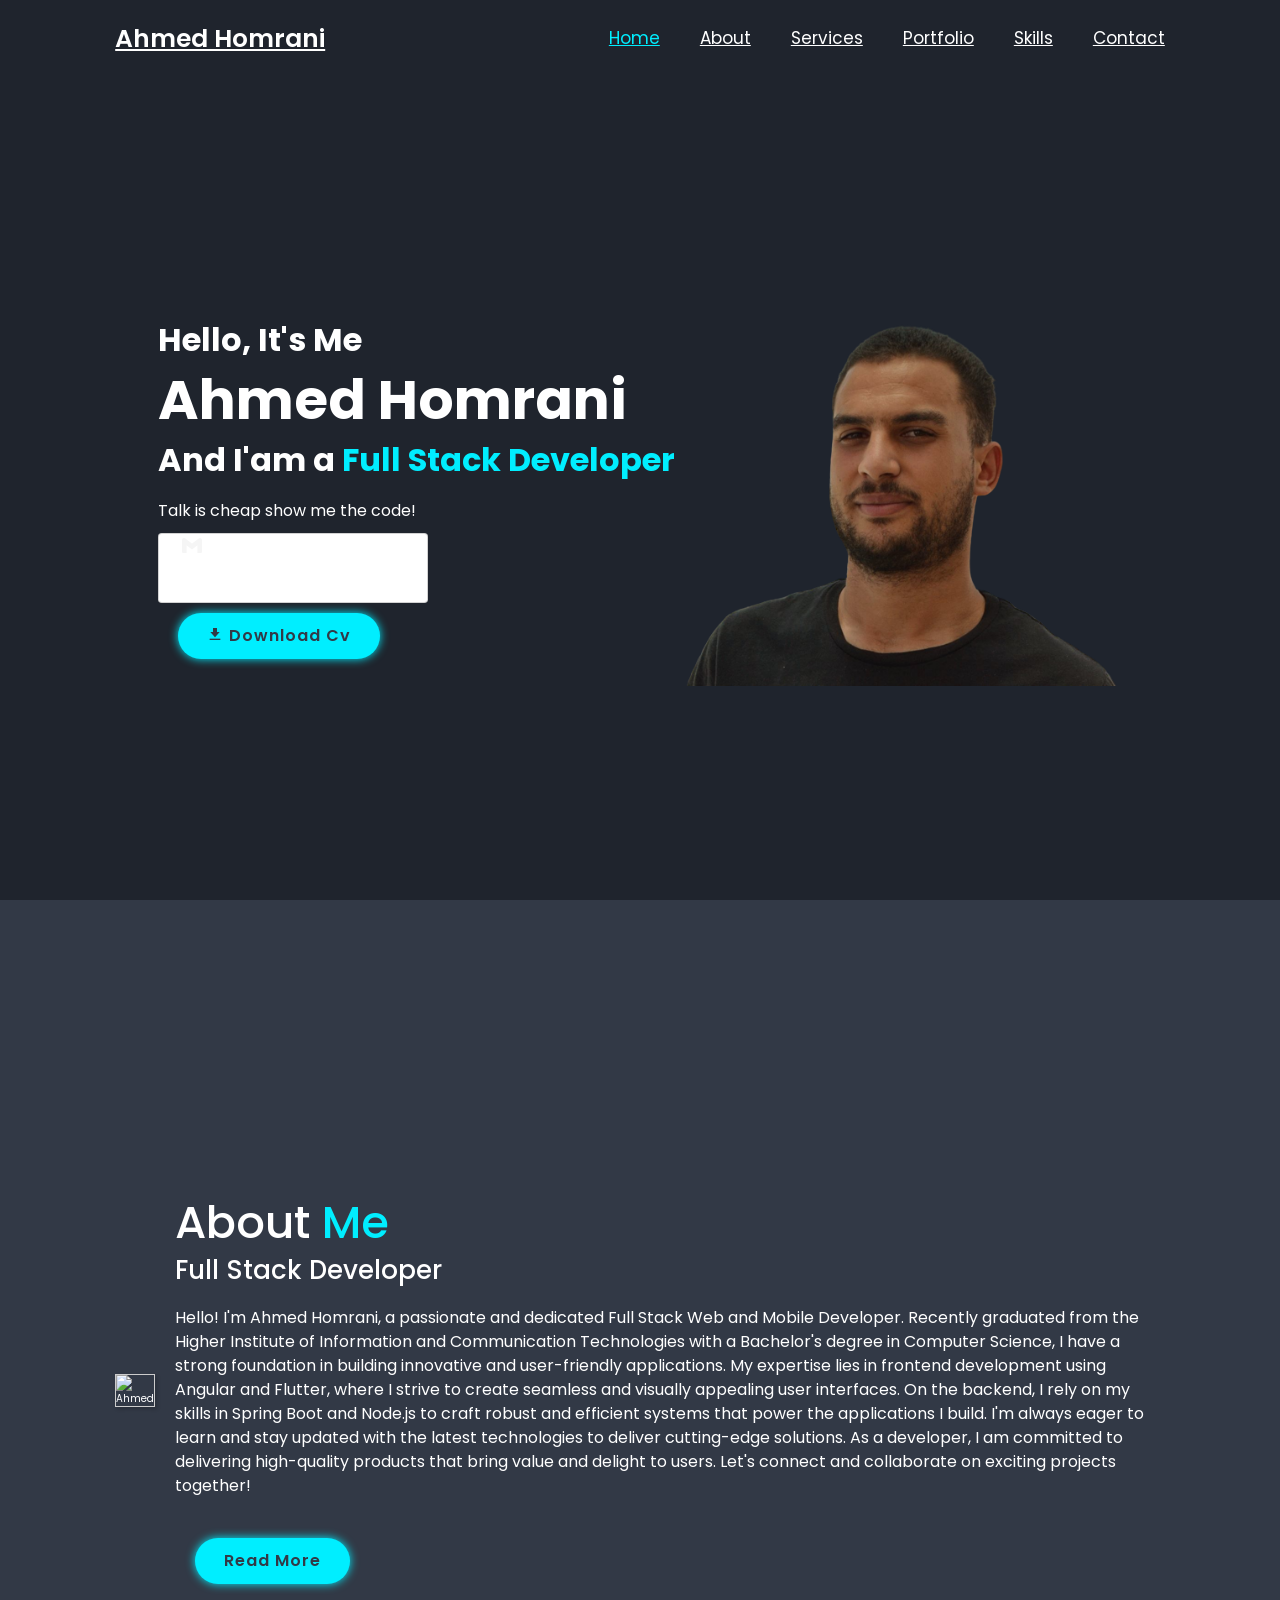
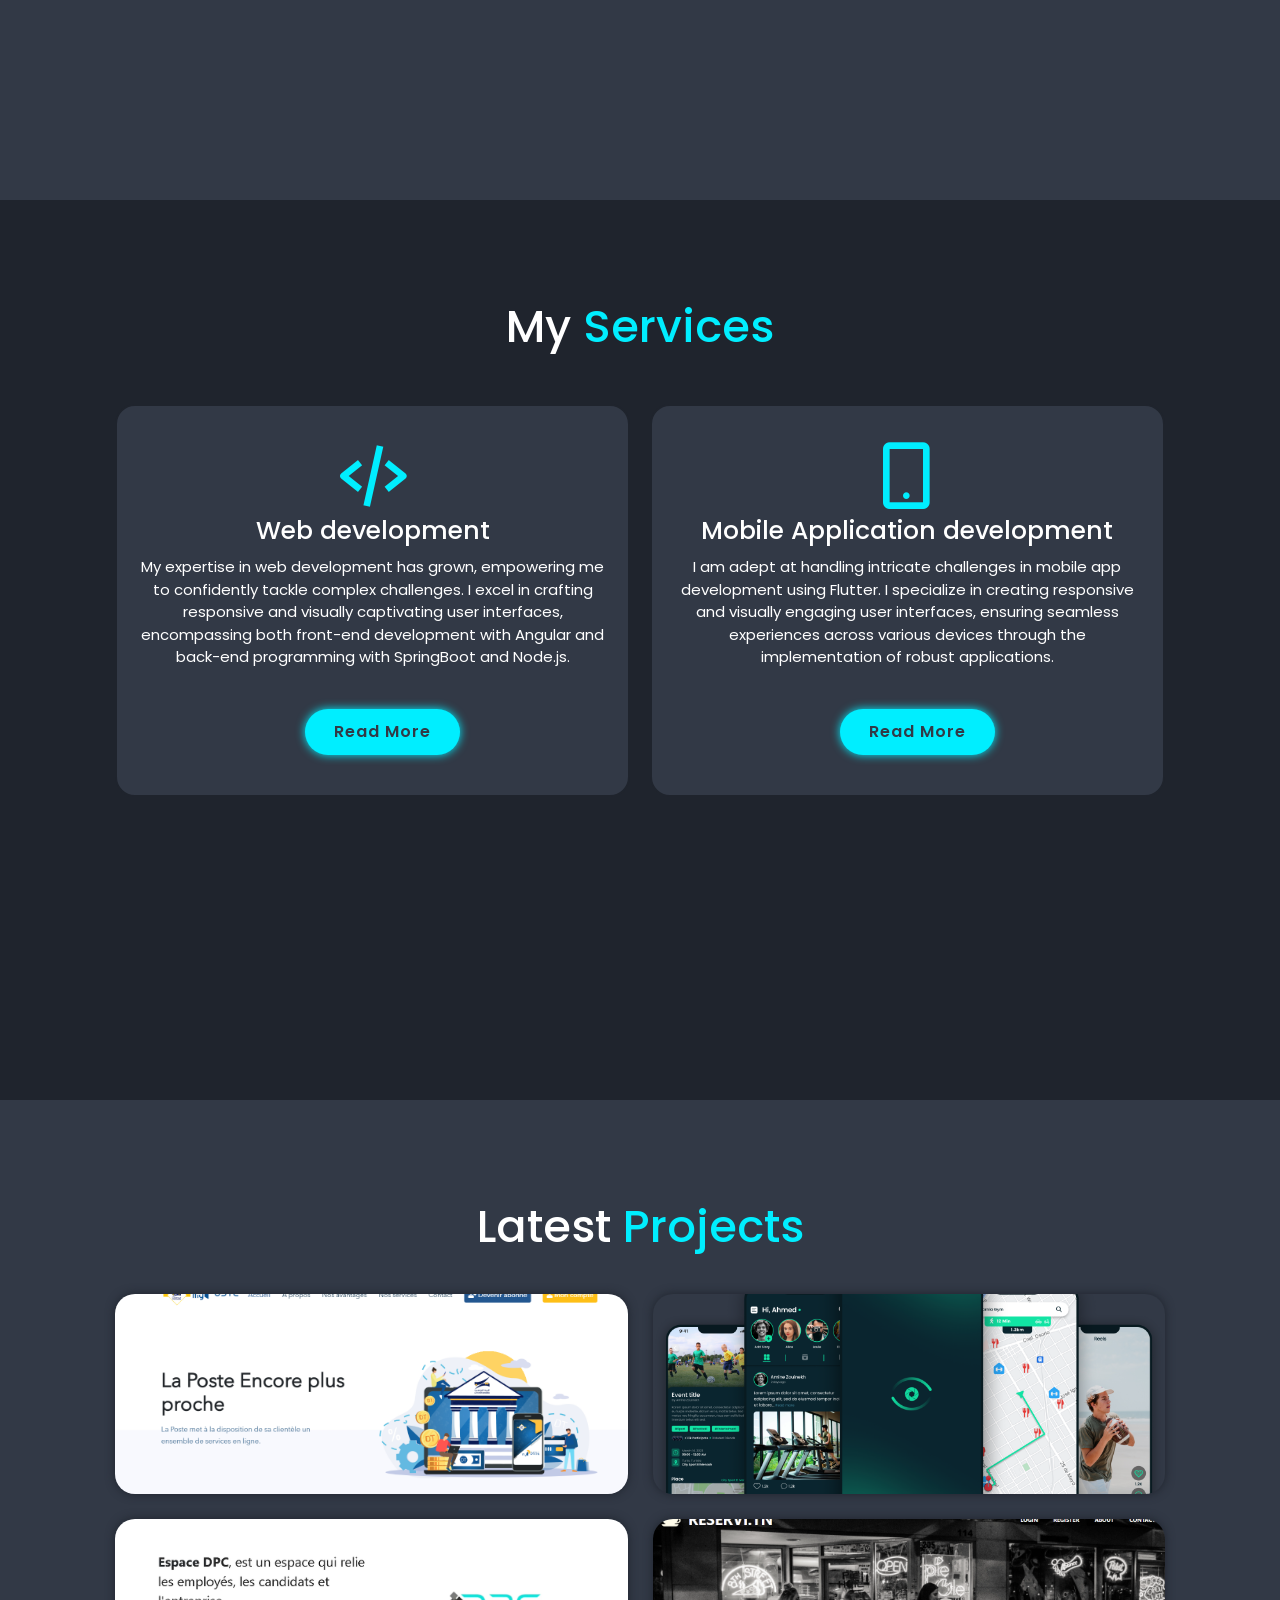
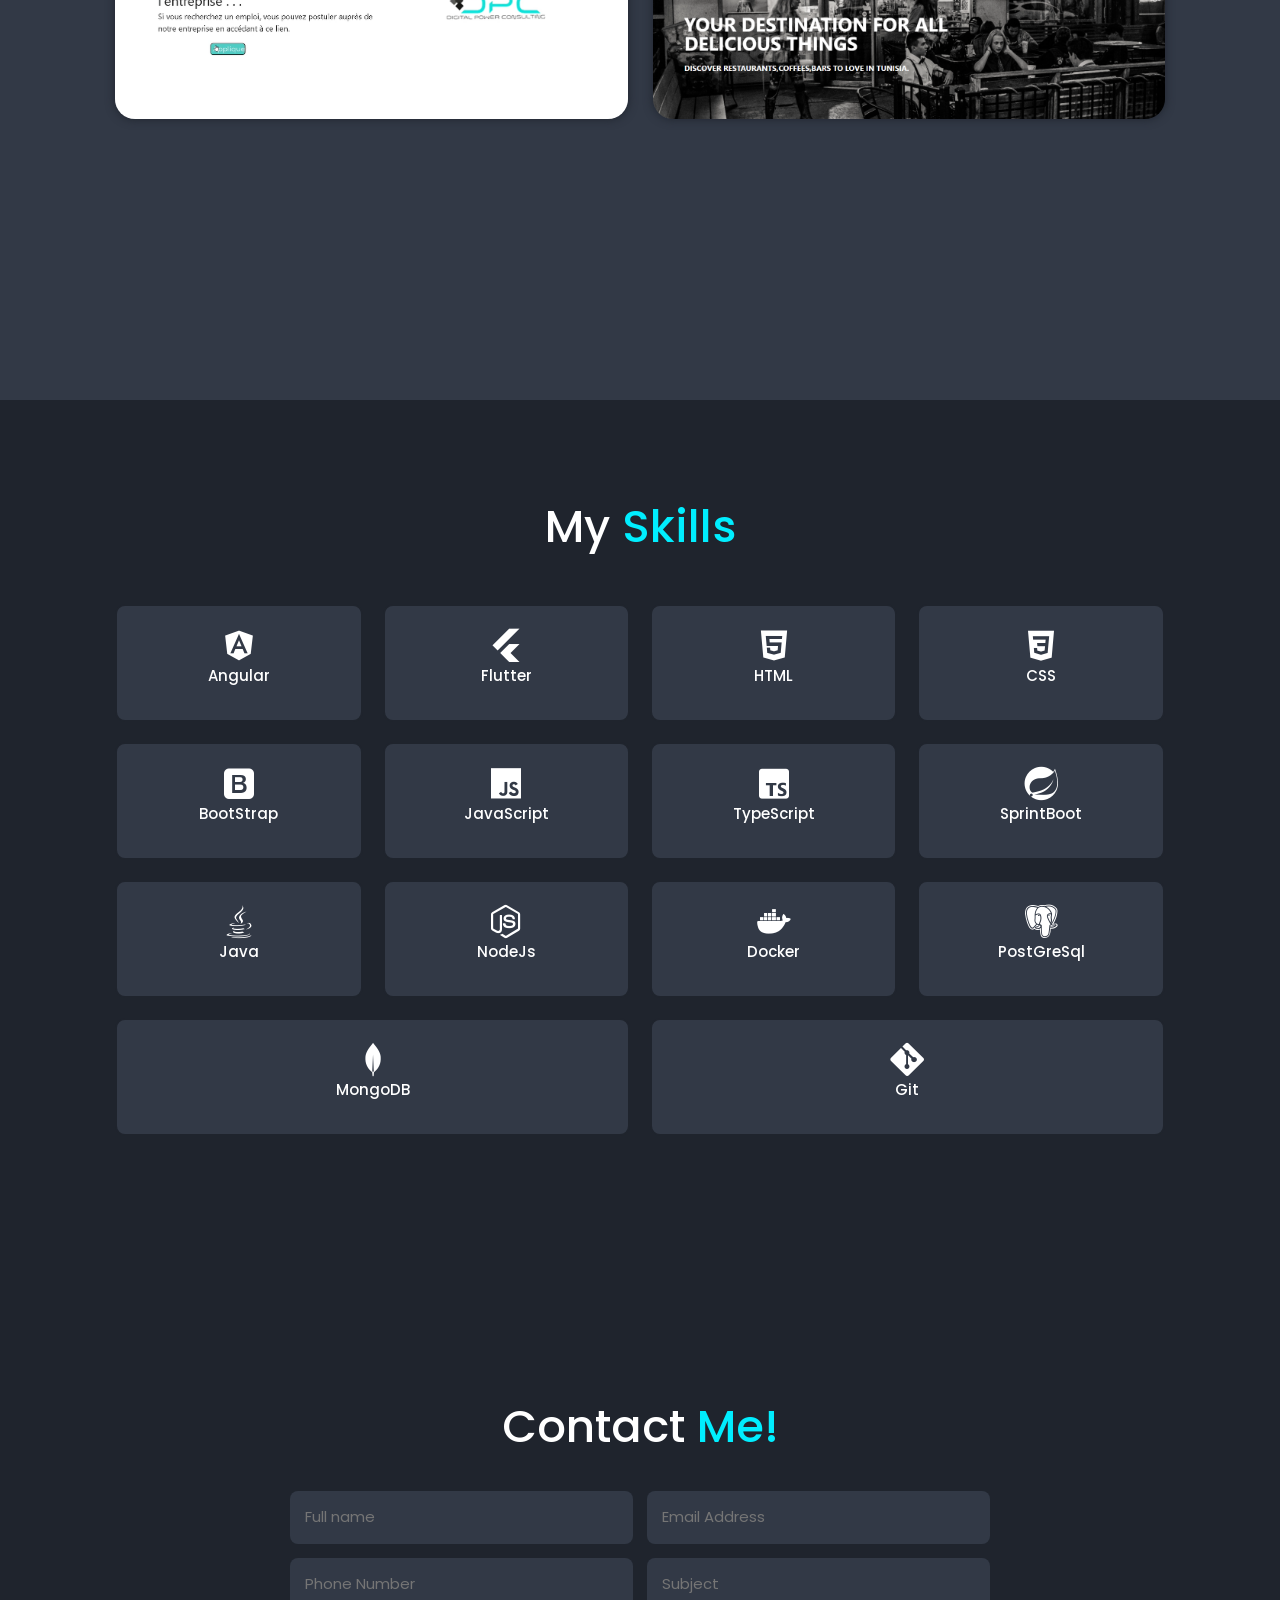
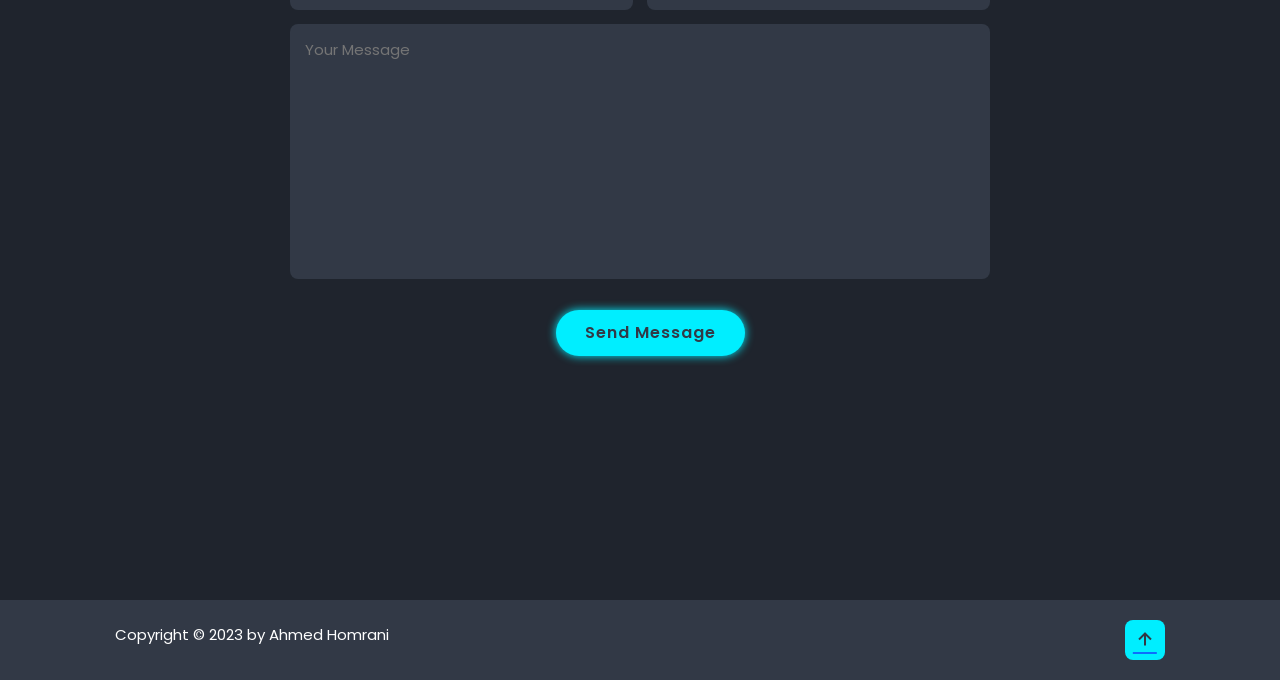
==== index.html @ c9bfddb9 "fix email" ====
<!DOCTYPE html>
<html lang="en">

<head>
    <meta charset="UTF-8">
    <meta name="viewport" content="width=device-width, initial-scale=1.0">
    <meta http-equiv="X-UA-Compatible" content="IE=edge">
    <link rel="icon" type="image/x-icon" href="assets/img/favicon.ico" />

    <!-- =====BOX ICONS===== -->
    <link href='https://cdn.jsdelivr.net/npm/boxicons@2.1.4/css/boxicons.min.css' rel='stylesheet'>

    <!--==================== UNICONS ====================-->
    <link rel="stylesheet" href="https://unicons.iconscout.com/release/v4.0.8/css/line.css">

    <!--==================== SWIPER CSS ====================-->
    <link rel="stylesheet" href="https://cdn.jsdelivr.net/npm/swiper@10/swiper-bundle.min.css" />

    <link href="https://cdn.jsdelivr.net/npm/bootstrap@5.0.2/dist/css/bootstrap.min.css" rel="stylesheet"
        integrity="sha384-EVSTQN3/azprG1Anm3QDgpJLIm9Nao0Yz1ztcQTwFspd3yD65VohhpuuCOmLASjC" crossorigin="anonymous">

    <!--==================== CSS ====================-->
    <link rel="stylesheet" href="assets/css/styles.css">
    <title>Ahmed Homrani Portfolio</title>
    <script type="text/javascript" src="https://cdn.jsdelivr.net/npm/@emailjs/browser@3/dist/email.min.js">
    </script>
    <script type="text/javascript">
        (function () {
            emailjs.init("F_DO100S1xArggsjw");
        })();
    </script>
</head>

<body>
    <!--==================== HEADER ====================-->
    <header class="header" id="header">
        <a href="#" class="logo">Ahmed Homrani</a>
        <i class='bx bx-menu' id="menu-icon"></i>
        <nav class="navbar">
            <a href="#home" class="active">Home</a>
            <a href="#about">About</a>
            <a href="#services">Services</a>
            <a href="#portfolio">Portfolio</a>
            <a href="#skills">Skills</a>
            <a href="#contact">Contact</a>
        </nav>
    </header>
    <!--==================== HOME ====================-->
    <section class="home" id="home">
        <div class="home-content">
            <h3>Hello, It's Me</h3>
            <h1>Ahmed Homrani</h1>
            <h3>And I'am a <span>Full Stack Developer</span></h3>
            <p>Talk is cheap show me the code!</p>
            <div class="social-media">
                <div class="card">
                    <a class="social-link1" id="instagram" href="https://www.instagram.com/ahmed_homrani/"
                        target="_blank">
                        <svg viewBox="0 0 16 16" class="bi bi-instagram" fill="currentColor" height="16" width="16"
                            xmlns="http://www.w3.org/2000/svg" style="color: white">
                            <path fill="white"
                                d="M8 0C5.829 0 5.556.01 4.703.048 3.85.088 3.269.222 2.76.42a3.917 3.917 0 0 0-1.417.923A3.927 3.927 0 0 0 .42 2.76C.222 3.268.087 3.85.048 4.7.01 5.555 0 5.827 0 8.001c0 2.172.01 2.444.048 3.297.04.852.174 1.433.372 1.942.205.526.478.972.923 1.417.444.445.89.719 1.416.923.51.198 1.09.333 1.942.372C5.555 15.99 5.827 16 8 16s2.444-.01 3.298-.048c.851-.04 1.434-.174 1.943-.372a3.916 3.916 0 0 0 1.416-.923c.445-.445.718-.891.923-1.417.197-.509.332-1.09.372-1.942C15.99 10.445 16 10.173 16 8s-.01-2.445-.048-3.299c-.04-.851-.175-1.433-.372-1.941a3.926 3.926 0 0 0-.923-1.417A3.911 3.911 0 0 0 13.24.42c-.51-.198-1.092-.333-1.943-.372C10.443.01 10.172 0 7.998 0h.003zm-.717 1.442h.718c2.136 0 2.389.007 3.232.046.78.035 1.204.166 1.486.275.373.145.64.319.92.599.28.28.453.546.598.92.11.281.24.705.275 1.485.039.843.047 1.096.047 3.231s-.008 2.389-.047 3.232c-.035.78-.166 1.203-.275 1.485a2.47 2.47 0 0 1-.599.919c-.28.28-.546.453-.92.598-.28.11-.704.24-1.485.276-.843.038-1.096.047-3.232.047s-2.39-.009-3.233-.047c-.78-.036-1.203-.166-1.485-.276a2.478 2.478 0 0 1-.92-.598 2.48 2.48 0 0 1-.6-.92c-.109-.281-.24-.705-.275-1.485-.038-.843-.046-1.096-.046-3.233 0-2.136.008-2.388.046-3.231.036-.78.166-1.204.276-1.486.145-.373.319-.64.599-.92.28-.28.546-.453.92-.598.282-.11.705-.24 1.485-.276.738-.034 1.024-.044 2.515-.045v.002zm4.988 1.328a.96.96 0 1 0 0 1.92.96.96 0 0 0 0-1.92zm-4.27 1.122a4.109 4.109 0 1 0 0 8.217 4.109 4.109 0 0 0 0-8.217zm0 1.441a2.667 2.667 0 1 1 0 5.334 2.667 2.667 0 0 1 0-5.334z">
                            </path>
                        </svg>
                    </a>
                    <a id="linkedin" href="https://www.linkedin.com/in/ahmed-homrani/" target="_blank"
                        class="social-link5">
                        <svg xmlns="http://www.w3.org/2000/svg" height="1em" viewBox="0 0 448 512" fill="#fff">
                            <path
                                d="M100.28 448H7.4V148.9h92.88zM53.79 108.1C24.09 108.1 0 83.5 0 53.8a53.79 53.79 0 0 1 107.58 0c0 29.7-24.1 54.3-53.79 54.3zM447.9 448h-92.68V302.4c0-34.7-.7-79.2-48.29-79.2-48.29 0-55.69 37.7-55.69 76.7V448h-92.78V148.9h89.08v40.8h1.3c12.4-23.5 42.69-48.3 87.88-48.3 94 0 111.28 61.9 111.28 142.3V448z">
                            </path>
                        </svg> </a>
                    </a>
                    <a class="social-link3" id="github" href="https://www.github.com/ahmedhomrani/" target="_blank">
                        <svg xmlns="http://www.w3.org/2000/svg" fill="#fff" height="1em" viewBox="0 0 496 512">
                            <path
                                d="M165.9 397.4c0 2-2.3 3.6-5.2 3.6-3.3.3-5.6-1.3-5.6-3.6 0-2 2.3-3.6 5.2-3.6 3-.3 5.6 1.3 5.6 3.6zm-31.1-4.5c-.7 2 1.3 4.3 4.3 4.9 2.6 1 5.6 0 6.2-2s-1.3-4.3-4.3-5.2c-2.6-.7-5.5.3-6.2 2.3zm44.2-1.7c-2.9.7-4.9 2.6-4.6 4.9.3 2 2.9 3.3 5.9 2.6 2.9-.7 4.9-2.6 4.6-4.6-.3-1.9-3-3.2-5.9-2.9zM244.8 8C106.1 8 0 113.3 0 252c0 110.9 69.8 205.8 169.5 239.2 12.8 2.3 17.3-5.6 17.3-12.1 0-6.2-.3-40.4-.3-61.4 0 0-70 15-84.7-29.8 0 0-11.4-29.1-27.8-36.6 0 0-22.9-15.7 1.6-15.4 0 0 24.9 2 38.6 25.8 21.9 38.6 58.6 27.5 72.9 20.9 2.3-16 8.8-27.1 16-33.7-55.9-6.2-112.3-14.3-112.3-110.5 0-27.5 7.6-41.3 23.6-58.9-2.6-6.5-11.1-33.3 2.6-67.9 20.9-6.5 69 27 69 27 20-5.6 41.5-8.5 62.8-8.5s42.8 2.9 62.8 8.5c0 0 48.1-33.6 69-27 13.7 34.7 5.2 61.4 2.6 67.9 16 17.7 25.8 31.5 25.8 58.9 0 96.5-58.9 104.2-114.8 110.5 9.2 7.9 17 22.9 17 46.4 0 33.7-.3 75.4-.3 83.6 0 6.5 4.6 14.4 17.3 12.1C428.2 457.8 496 362.9 496 252 496 113.3 383.5 8 244.8 8zM97.2 352.9c-1.3 1-1 3.3.7 5.2 1.6 1.6 3.9 2.3 5.2 1 1.3-1 1-3.3-.7-5.2-1.6-1.6-3.9-2.3-5.2-1zm-10.8-8.1c-.7 1.3.3 2.9 2.3 3.9 1.6 1 3.6.7 4.3-.7.7-1.3-.3-2.9-2.3-3.9-2-.6-3.6-.3-4.3.7zm32.4 35.6c-1.6 1.3-1 4.3 1.3 6.2 2.3 2.3 5.2 2.6 6.5 1 1.3-1.3.7-4.3-1.3-6.2-2.2-2.3-5.2-2.6-6.5-1zm-11.4-14.7c-1.6 1-1.6 3.6 0 5.9 1.6 2.3 4.3 3.3 5.6 2.3 1.6-1.3 1.6-3.9 0-6.2-1.4-2.3-4-3.3-5.6-2z">
                            </path>
                        </svg>
                    </a>
                    <a class="social-link4" id="whatsapp" href="https://api.whatsapp.com/send?phone=+21625023081"
                        target="_blank">
                        <svg viewBox="0 0 16 16" class="bi bi-whatsapp" fill="currentColor" height="16" width="16"
                            xmlns="http://www.w3.org/2000/svg" style="color: white">
                            <path fill="white"
                                d="M13.601 2.326A7.854 7.854 0 0 0 7.994 0C3.627 0 .068 3.558.064 7.926c0 1.399.366 2.76 1.057 3.965L0 16l4.204-1.102a7.933 7.933 0 0 0 3.79.965h.004c4.368 0 7.926-3.558 7.93-7.93A7.898 7.898 0 0 0 13.6 2.326zM7.994 14.521a6.573 6.573 0 0 1-3.356-.92l-.24-.144-2.494.654.666-2.433-.156-.251a6.56 6.56 0 0 1-1.007-3.505c0-3.626 2.957-6.584 6.591-6.584a6.56 6.56 0 0 1 4.66 1.931 6.557 6.557 0 0 1 1.928 4.66c-.004 3.639-2.961 6.592-6.592 6.592zm3.615-4.934c-.197-.099-1.17-.578-1.353-.646-.182-.065-.315-.099-.445.099-.133.197-.513.646-.627.775-.114.133-.232.148-.43.05-.197-.1-.836-.308-1.592-.985-.59-.525-.985-1.175-1.103-1.372-.114-.198-.011-.304.088-.403.087-.088.197-.232.296-.346.1-.114.133-.198.198-.33.065-.134.034-.248-.015-.347-.05-.099-.445-1.076-.612-1.47-.16-.389-.323-.335-.445-.34-.114-.007-.247-.007-.38-.007a.729.729 0 0 0-.529.247c-.182.198-.691.677-.691 1.654 0 .977.71 1.916.81 2.049.098.133 1.394 2.132 3.383 2.992.47.205.84.326 1.129.418.475.152.904.129 1.246.08.38-.058 1.171-.48 1.338-.943.164-.464.164-.86.114-.943-.049-.084-.182-.133-.38-.232z">
                            </path>
                        </svg>
                    </a>
                    <a class="social-link2" id="gmail" href="mailto:contact.ahmedhomrani@gmail.com" target="_blank">
                        <i class='bx bxl-gmail'></i>
                    </a>
                </div>
            </div>
            <a href="assets/pdf/Ahmed Homrani Resume.pdf" class="btn"><i class='bx bxs-download'></i> Download Cv</a>

        </div>


        <div class="home-img">
            <img src="assets/img/ahmed without bg.png" alt="Ahmed Homrani">
        </div>

    </section>


    <!--==================== ABOUT ====================-->
    <section class="about" id="about">
        <div class="about-img">
            <img src="https://media1.giphy.com/media/v1.Y2lkPTc5MGI3NjExcmw1eXh6Ynl4dHFnaDc2bGliZDhyNmdlZ21uYnU0ZDk4ajZ2cWp4MSZlcD12MV9naWZzX3NlYXJjaCZjdD1n/qgQUggAC3Pfv687qPC/giphy.gif"
                alt="Ahmed" id="about-img">
        </div>
        <div class="about-content">
            <h2 class="heading">
                About <span>Me</span>
            </h2>
            <h3>Full Stack Developer</h3>
            <p>Hello! I'm Ahmed Homrani, a passionate and dedicated Full Stack Web and Mobile Developer.
                Recently graduated from the Higher Institute of Information and Communication Technologies with a
                Bachelor's degree in Computer Science,
                I have a strong foundation in building innovative and user-friendly applications. My expertise lies in
                frontend development using Angular and Flutter, where I strive to create seamless and visually appealing
                user interfaces. On the backend,
                I rely on my skills in Spring Boot and Node.js to craft robust and efficient systems that power the
                applications I build.
                I'm always eager to learn and stay updated with the latest technologies to deliver cutting-edge
                solutions.
                As a developer, I am committed to delivering high-quality products that bring value and delight to
                users.
                Let's connect and collaborate on exciting projects together!
            </p>
            <a href="#portfolio" class="btn">Read More</a>
        </div>
    </section>

    <!--==================== SERVICES ====================-->
    <section class="services" id="services">
        <h2 class="heading">My <span>Services</span></h2>
        <div class="services-container">
            <div class="services-box">
                <i class='bx bx-code-alt'></i>
                <h3>Web development</h3>
                <p>My expertise in web development has grown, empowering me to confidently tackle complex challenges. I
                    excel in crafting responsive and visually captivating user interfaces, encompassing both front-end
                    development with Angular and back-end programming with SpringBoot and Node.js. </p>
                <a href="" class="btn">Read More</a>
            </div>
            <div class="services-box">
                <i class='bx bx-mobile-alt'></i>
                <h3>Mobile Application development</h3>
                <p>I am adept at handling intricate challenges in mobile app development using Flutter. I specialize in
                    creating responsive and visually engaging user interfaces, ensuring seamless experiences across
                    various devices through the implementation of robust applications.</p>
                <a href="" class="btn">Read More</a>
            </div>
        </div>
    </section>

    <!--==================== PORTFOLIO ====================-->
    <section class="portfolio" id="portfolio">
        <h2 class="heading">Latest <span>Projects</span></h2>
        <div class="portfolio-container">
            <div class="portfolio-box">
                <img src="assets/img/resaPoste.png" alt="ResaPoste">
                <div class="portfolio-layer">
                    <h4>ResaPoste</h4>
                    <p>Platform for booking appointments for VIP clients realized at La Poste Tunisienne developed using
                        Angular and SpringBoot.</p>
                    <a href="https://github.com/ahmedhomrani/ResaPoste" target="_blank">
                        <i class='bx bx-link-external'></i>
                    </a>
                </div>
            </div>
            <div class="portfolio-box">
                <img src="assets/img/smuppy.png" alt="Smuppy">
                <div class="portfolio-layer">
                    <h4>Smuppy</h4>
                    <p>New Social media Application developed using Flutter and NodeJs contains new features realized at
                        Sport Up.</p>
                    <a href="https://smuppy-inc.com/" target="_blank">
                        <i class='bx bx-link-external'></i>
                    </a>
                </div>

            </div>
            <div class="portfolio-box">
                <img src="assets/img/gestion rh.png" alt="Gestion RH">
                <div class="portfolio-layer">
                    <h4>HR management</h4>
                    <p>Developed a robust human resource management application using Spring Boot and Angular realized
                        at Digital Power Consulting.</p>
                    <a href="https://www.dpc.com.tn/" target="_blank">
                        <i class='bx bx-link-external'></i>
                    </a>
                </div>
            </div>
            <div class="portfolio-box">
                <img src="assets/img/reservi.png" alt="Reservi.tn">
                <div class="portfolio-layer">
                    <h4>Reservi.tn</h4>
                    <p>Developed a Web Application for a coffee booking system using SpringBoot and Angular.</p>
                    <a href="https://www.reservi.tn" target="_blank">
                        <i class='bx bx-link-external'></i>
                    </a>
                </div>
            </div>
        </div>
    </section>




    <!--==================== SKILLS ====================-->
    <section class="skills" id="skills">
        <h2 class="heading">My <span>Skills</span></h2>
        <div class="skills-container">
            <div class="skills-box">
                <i class='bx bxl-angular'></i>
                <h3>Angular</h3>
            </div>
            <div class="skills-box">
                <i class='bx bxl-flutter'></i>
                <h3>Flutter</h3>
            </div>
            <div class="skills-box">
                <i class='bx bxl-html5'></i>
                <h3>HTML</h3>
            </div>
            <div class="skills-box">
                <i class='bx bxl-css3'></i>
                <h3>CSS</h3>
            </div>
            <div class="skills-box">
                <i class='bx bxl-bootstrap'></i>
                <h3>BootStrap</h3>
            </div>
            <div class="skills-box">
                <i class='bx bxl-javascript'></i>
                <h3>JavaScript</h3>
            </div>
            <div class="skills-box">
                <i class='bx bxl-typescript'></i>
                <h3>TypeScript</h3>
            </div>
            <div class="skills-box">
                <i class='bx bxl-spring-boot'></i>
                <h3>SprintBoot</h3>
            </div>
            <div class="skills-box">
                <i class='bx bxl-java'></i>
                <h3>Java</h3>
            </div>
            <div class="skills-box">
                <i class='bx bxl-nodejs'></i>
                <h3>NodeJs</h3>
            </div>
            <div class="skills-box">
                <i class='bx bxl-docker'></i>
                <h3>Docker</h3>
            </div>
            <div class="skills-box">
                <i class='bx bxl-postgresql'></i>
                <h3>PostGreSql</h3>
            </div>
            <div class="skills-box">
                <i class='bx bxl-mongodb'></i>
                <h3>MongoDB</h3>
            </div>
            <div class="skills-box">
                <i class='bx bxl-git'></i>
                <h3>Git</h3>
            </div>
        </div>
    </section>



    <!--==================== CONTACT ME ====================-->
    <section class="contact" id="contact">
        <h2 class="heading">Contact <span>Me!</span></h2>
        <form action="#">
            <div class="input-box">
                <input type="text" name="name" id="name" placeholder="Full name">
                <input type="email" name="email" id="email" placeholder="Email Address">
            </div>
            <div class="input-box">
                <input type="number" name="phone" id="phone" placeholder="Phone Number">
                <input type="text" name="Subject" id="Subject" placeholder="Subject">
            </div>
            <textarea name="Message" id="Message" cols="30" rows="10" placeholder="Your Message"></textarea>
            <input type="submit" name="button" id="btn" class="btn" value="Send Message" onclick="sendMail()">
        </form>
    </section>


    
    <div class="toaster">
        <!-- Add the Bootstrap toast container -->
        <div class="toast-container position-fixed bottom-0 end-0 p-3">
            <div class="toast" id="toast" role="alert" aria-live="assertive" aria-atomic="true">
                <div class="toast-header">
                    <strong class="me-auto">Email Notification</strong>
                    <small>Just now</small>
                    <button type="button" class="btn-close" data-bs-dismiss="toast" aria-label="Close"></button>
                </div>
                <div class="toast-body">
                    Email sent successfully!
                </div>
            </div>
        </div>

    </div>




    <!--==================== FOOTER ====================-->
    <footer class="footer">
        <div class="footer-text">
            <p>Copyright &copy; 2023 by Ahmed Homrani </p>
        </div>
        <div class="footer-iconTop">
            <a href="#home"><i class='bx bx-up-arrow-alt'></i></a>
        </div>
    </footer>

    <!--==================== SCROLL TOP ====================-->
    <script src="https://unpkg.com/scrollreveal"></script>

    <!--==================== SWIPER JS ====================-->
    <script src="https://cdn.jsdelivr.net/npm/swiper@10/swiper-bundle.min.js"></script>

    <!--==================== BootStrap ====================-->
    <script src="https://cdn.jsdelivr.net/npm/bootstrap@5.0.2/dist/js/bootstrap.bundle.min.js"
        integrity="sha384-MrcW6ZMFYlzcLA8Nl+NtUVF0sA7MsXsP1UyJoMp4YLEuNSfAP+JcXn/tWtIaxVXM"
        crossorigin="anonymous"></script>

    <!--==================== MAIN JS ====================-->
    <script src="assets/js/main.js"></script>


</body>

</html>
---- assets/css/styles.css ----
/*==================== GOOGLE FONTS ====================*/
@import url("https://fonts.googleapis.com/css2?family=Poppins:wght@300;400;500;600;700;800;900&display=swap");

/*==================== BASE ====================*/
* {
  box-sizing: border-box;
  padding: 0;
  margin: 0;
  text-decoration: none;
  border: none;
  outline: none;
  scroll-behavior: smooth;
  font-family: 'Poppins',sans-serif;
}

:root {
  --bg-color : #1f242d;
  --second-bg-color : #323946;
  --third-bg-color : #1a1e26;
  --text-color : #fff;
  --second-text-color : #c7c7c7;
  --main-color : #0ef;
}

html {
  font-size: 62.5%;
  overflow-x: hidden;
}

body {
  background: var(--bg-color);
  color: var(--text-color);
}

section {
  min-height: 100vh;
  padding: 10rem 9% 2rem;

}

.header {
  position: fixed;
  top: 0;
  left: 0;
  width: 100%;
  padding: 2rem 9%;
  background: var(--bg-color);
  display: flex;
  justify-content: space-between;
  align-items: center;
  z-index: 100;
}
.header.sticky {
  border-bottom: .1rem solid rgba(0, 0, 0, 0.2);
}

.logo {
  font-size: 2.5rem;
  color: var(--text-color);
  font-weight: 600;
  cursor: default;
}

.navbar a {
  font-size: 1.7rem;
  color: var(--text-color);
  margin-left: 4rem;
  transition: .3s;
}

.navbar a:hover,

.navbar a.active {
  color: var(--main-color);
}


.home {
  display: flex;
  justify-content: center;
  align-items: center;
}

.home-img img {
  width: 35vw;
  animation: floatImage 4s ease-in-out infinite;
}

@keyframes floatImage {
  0% {
    transform: translateY(0);
  }
  50% {
    transform: translateY(-2.5rem);
  }
  100% {
    transform: translateY(0);
  }
}

.home-content h3 {
  font-size: 3.2rem;
  font-weight: 700;
}

.home-content h3:nth-of-type(2) {
  margin-bottom: 2rem;
}

.home-content h1 {
  font-size: 5.5rem;
  font-weight: 700;
  line-height: 1.3;
}

.home-content p {
  font-size: 1.6rem;
}

span {
  color: var(--main-color);
}
 
 .btn:active {
  letter-spacing: 3px;
  background-color: hsl(261deg 80% 48%);
  color: hsl(0, 0%, 100%);
  box-shadow: rgb(93 24 220) 0px 0px 0px 0px;
  transform: translateY(10px);
  transition: 100ms;
 }

 .btn {
  display: inline-block;
  padding: 1rem 2.8rem;
  background: var(--main-color);
  border-radius: 4rem;
  box-shadow: 0 0 1rem var(--main-color);
  font-size: 1.6rem;
  color: var(--second-bg-color);
  letter-spacing: .1rem;
  font-weight: 600;
  transition: .5s ease;
  margin-top: 10px;
  margin-left: 20px;
}

.btn:hover {
  box-shadow: none;
  letter-spacing: 3px;
}

.heading {
  text-align: center;
  font-size: 4.5rem;
}


#about-img:hover {
  opacity: 1;
  transform: scale(1.1);
}

.about {
  display: flex;
  justify-content: center;
  align-items: center;
  gap: 2rem;
  background: var(--second-bg-color);
}

.about-img img{
  width: 35vw;
  height: 450px;
  opacity: 1.2;
  transition: opacity 0.3s ease;
  border: 1px solid #ccc;
  box-shadow: 2px 2px 4px rgba(0, 0, 0, 0.2);
}

.about-content h2 {
  text-align: left;
  line-height: 1.2;
}
    
.about-content h3
{
  font-size: 2.6rem;
}
.about-content P {
  font-size: 1.6rem;
  margin: 2rem 0 3rem;
}

.services h2{
  margin-bottom: 5rem;
}

.services-container {
  display: flex;
  justify-content: center;
  align-items: center;
  flex-wrap: wrap;
  gap: 2rem;
}

.services-container .services-box {
  flex: 1 1 30rem;
  background: var(--second-bg-color);
  padding: 3rem 2rem 4rem;
  border-radius: 2rem;
  text-align: center;
  border: .2rem solid var(--bg-color);
}

.services-container .services-box:hover {
  border-color: var(--main-color);
  transform: scale(1.05);
}

.services-box i {
  font-size: 8rem;
  color: var(--main-color);
}

.services-box h3 {
  font-size: 2.5rem;
}

.services-box p {
  font-size: 1.5rem;
  margin: 1rem 0 3rem;
}

.portfolio {
  background: var(--second-bg-color);
}

.portfolio h2 {
  margin-bottom: 4rem;
}

.portfolio-container {
  display: grid;
  grid-template-columns: repeat(2, 1fr);
  align-items: center;
  gap: 2.5rem;
}

.portfolio-container .portfolio-box {
  position: relative;
  border-radius: 2rem;
  box-shadow: 0 0 1rem var(--bg-color);
  overflow: hidden;
  display: flex;
  /* Set a fixed height for all the portfolio boxes */
  height: 200px; /* Adjust this value to your desired height */
}

.portfolio-box img {
  /* Make the images cover the entire container while preserving aspect ratio */
  width: 100%;
  height: 100%;
  object-fit: cover;
  transition: .5s ease;
}

.portfolio-box:hover img {
  transform: scale(1.1);
}

.portfolio-box .portfolio-layer {
  position: absolute;
  bottom: 0;
  left: 0;
  width: 100%;
  height: 100%;
  background: linear-gradient(rgba(0,0,0,.1),var(--main-color));
  display: flex;
  justify-content: center;
  align-items: center;
  flex-direction: column;
  text-align: center;
  padding: 0 4rem;
  transform: translateY(100%);
  transition: .5s ease;
}

.portfolio-box:hover .portfolio-layer {
  transform: translateY(0);
}

.portfolio-layer h4 {
  font-size: 3rem;
}

.portfolio-layer p {
  font-size: 1.5rem;
  margin: .3rem 0 1rem;
}

.portfolio-layer a {
  display: inline-flex;
  justify-content: center;
  align-items: center;
  width: 5rem;
  height: 5rem;
  background: var(--text-color);
  border-radius: 50%;
}

.portfolio-layer a i {
  font-size: 2rem;
  color: var(--second-bg-color);
}


.contact h2 {
  margin-bottom: 3rem;
}

.contact form {
  max-width: 70rem;
  margin: 1rem auto;
  text-align: center;
  margin-bottom: 3rem;
}

.contact form .input-box {
  display: flex;
  justify-content: space-between;
  flex-wrap: wrap;
}

.contact form .input-box input,
.contact form textarea {
  width: 100%;
  padding: 1.5rem;
  font-size: 1.5rem;
  color: var(--text-color);
  background: var(--second-bg-color);
  border-radius: .8rem;
  margin: .7rem 0;
}

.contact form .input-box input {
  width: 49%;
}

.contact form textarea {
  resize: none;
}

.contact form .btn {
  margin-top: 2rem;
  cursor: pointer;
}

.footer {
  display: flex;
  justify-content: space-between;
  align-items: center;
  flex-wrap: wrap;
  padding: 2rem 9%;
  background: var(--second-bg-color);
}

.footer p {
  font-size: 1.5rem;
}

.footer-iconTop a{
  display: inline-flex;
  justify-content: center;
  align-items: center;
  padding: .8rem;
  background: var(--main-color);
  border-radius: .8rem;
  transition: .5s ease;
}

.footer-iconTop a:hover {
  box-shadow:  0 0 1rem var(--main-color);
}

.footer-iconTop a i {
  font-size: 2.4rem;
  color: var(--second-bg-color);
}

.card {
  display: flex;
  height: 70px;
  width: 270px;
}

.card svg {
  position: absolute;
  display: flex;
  width: 60%;
  height: 100%;
  font-size: 24px;
  font-weight: 700;
  opacity: 1;
  transition: opacity 0.25s;
  z-index: 2;
  cursor: pointer;
}

.card .social-link1,.card .social-link2,.card .social-link3,.card .social-link4,.card .social-link5 {
  position: relative;
  display: flex;
  align-items: center;
  justify-content: center;
  width: 25%;
  color: whitesmoke;
  font-size: 24px;
  text-decoration: none;
  transition: 0.25s;
  border-radius: 50px;
}

.card svg {
  transform: scale(1);
}

.card .social-link1:hover {
  background: #f09433;
  background: -moz-linear-gradient(45deg, #f09433 0%, #e6683c 25%, #dc2743 50%, #cc2366 75%, #bc1888 100%);
  background: -webkit-linear-gradient(45deg, #f09433 0%,#e6683c 25%,#dc2743 50%,#cc2366 75%,#bc1888 100%);
  background: linear-gradient(45deg, #f09433 0%,#e6683c 25%,#dc2743 50%,#cc2366 75%,#bc1888 100%);
  filter: progid:DXImageTransform.Microsoft.gradient( startColorstr='#f09433', endColorstr='#bc1888',GradientType=1 );
  animation: bounce_613 0.4s linear;
}

.card .social-link2:hover {
  background-color: #ea4335;
  animation: bounce_613 0.4s linear;
}

.card .social-link3:hover {
  background-color: #1a1e22;
  animation: bounce_613 0.4s linear;
}

.card .social-link4:hover {
  background-color: #12a50b;
  animation: bounce_613 0.4s linear;
}

.card .social-link5:hover {
  background-color: #0a66c2;
  animation: bounce_613 0.4s linear;
}

@keyframes bounce_613 {
  40% {
    transform: scale(1.4);
  }

  60% {
    transform: scale(0.8);
  }

  80% {
    transform: scale(1.2);
  }

  100% {
    transform: scale(1);
  }
}

.skills h2{
  margin-bottom: 5rem;
}

.skills-container {
  display: flex;
  justify-content: center;
  align-items: center;
  flex-wrap: wrap;
  gap: 2rem;
  grid-template-columns: repeat(5, 1fr);
}

.skills-container .skills-box {
  flex: 1 1 20rem;
  background: var(--second-bg-color);
  padding: 2rem 1.5rem 3rem;
  border-radius: 1rem;
  text-align: center;
  border: .2rem solid var(--bg-color);
}

.skills-container .skills-box:hover {
  border-color: var(--main-color);
  transform: scale(1.05);
}

.skills-box i {
  font-size: 4rem;
}

.skills-box h3 {
  font-size: 1.5rem;
}

.skills-box p {
  font-size: .75rem;
  margin: .5rem 0 1.5rem;
}

#resume-img:hover {
  opacity: 1;
  transform: scale(1.1);
}

.resume {
  display: flex;
  justify-content: center;
  align-items: center;
  gap: 2rem;
  background: var(--second-bg-color);
}

.resume-img img{
  width: 35vw;
  height: 450px;
  opacity: 1.2;
  transition: opacity 0.3s ease;
  border: 1px solid #ccc;
  box-shadow: 2px 2px 4px rgba(0, 0, 0, 0.2);
}

.resume-content h2 {
  text-align: left;
  line-height: 1.2;
}
    
.resume-content h3
{
  font-size: 2.6rem;
}
.resume-content P {
  font-size: 1.6rem;
  margin: 2rem 0 3rem;
}


@media(max-width:1200px){
  html {
    font-size: 55%;
  }
}

@media(max-width:991px){
  .header {
    padding: 2rem 3%;
  }
  section {
    padding: 10rem 3% 2rem;
  }
  .footer {
      padding: 2rem 3%;
  }
  .services {
    padding-bottom: 7rem;
  }
  .portfolio {
    padding-bottom: 7rem;
  }
  .contact {
    min-height: auto;
  }
}

@media (max-width: 768px) {

  .navbar {
    display: none; /* Hide the navbar by default on smaller screens */
    position: absolute;
    top: 100%;
    left: 0;
    width: 100%;
    padding: 1rem 3%;
    background: var(--bg-color);
    border-top: .1rem solid rgba(0, 0, 0, 0.2);
    box-shadow: 0 .5rem 1rem rgba(0, 0, 0, 0.2);
  }
  .navbar.active {
    display: block; /* Show the navbar when it has the 'active' class */
  }
  .navbar a {
    display: block;
    font-size: 2rem;
    margin: 3rem 0;
  }
  .home {
    flex-direction: column;
  }

  .home-content h3 {
    font-size: 2.6rem;
  }

  .home-content h1 {
    font-size: 5rem;
  }

  .home-img img {
    width: 70vw;
    margin-top: 4rem;
  }

  .about {
    flex-direction: column-reverse;
  }
  
  .about img {
    width: 70vw;
    margin-top: 4rem;
  }

  .services h2 {
    margin-bottom: 3rem;
  }

  .portfolio h2 {
    margin-bottom: 3rem;
  }

  .portfolio-container {
    grid-template-columns: repeat(2 ,1fr);
  }
}

#menu-icon {
  font-size: 3.6rem;
  color: var(--text-color);
  display: none;
  cursor: pointer;
}


@media (max-width: 617px) {
  .portfolio-container {
    grid-template-columns: 1fr;
  }
  #menu-icon {
    display: block;
    padding-right: 30%;
  }
}

@media (max-width: 450px) {
  html {
    font-size: 50%;
  }

  .contact form .input-box input {
    width: 100%;
  }
  .about-img img {
    display: none;
  }
}

@media (max-width: 365px) {
  .home-img img {
    width: 90vw;
  }
  .about-img img {
    display: none;
  }
  .footer {
    flex-direction: column-reverse;
  }
  .footer p {
    text-align: center;
    margin-top: 2rem;
  }
}
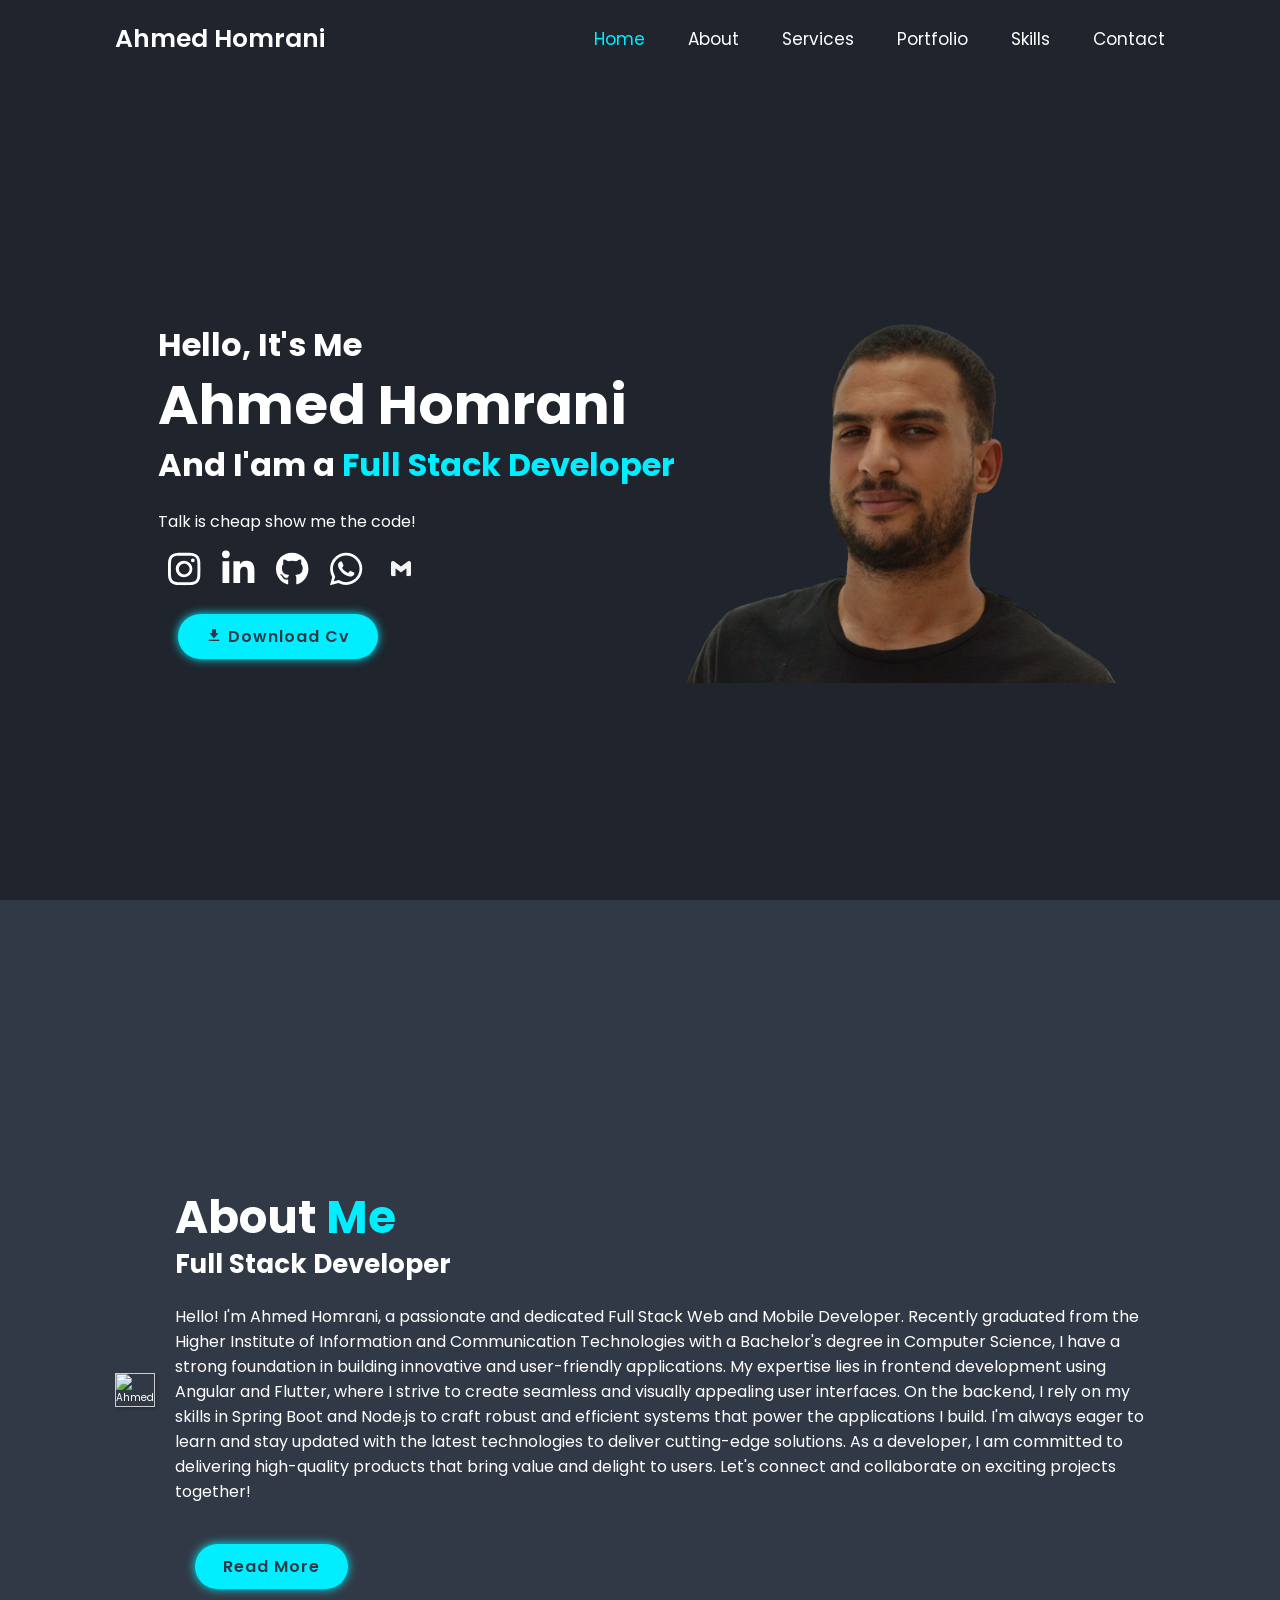
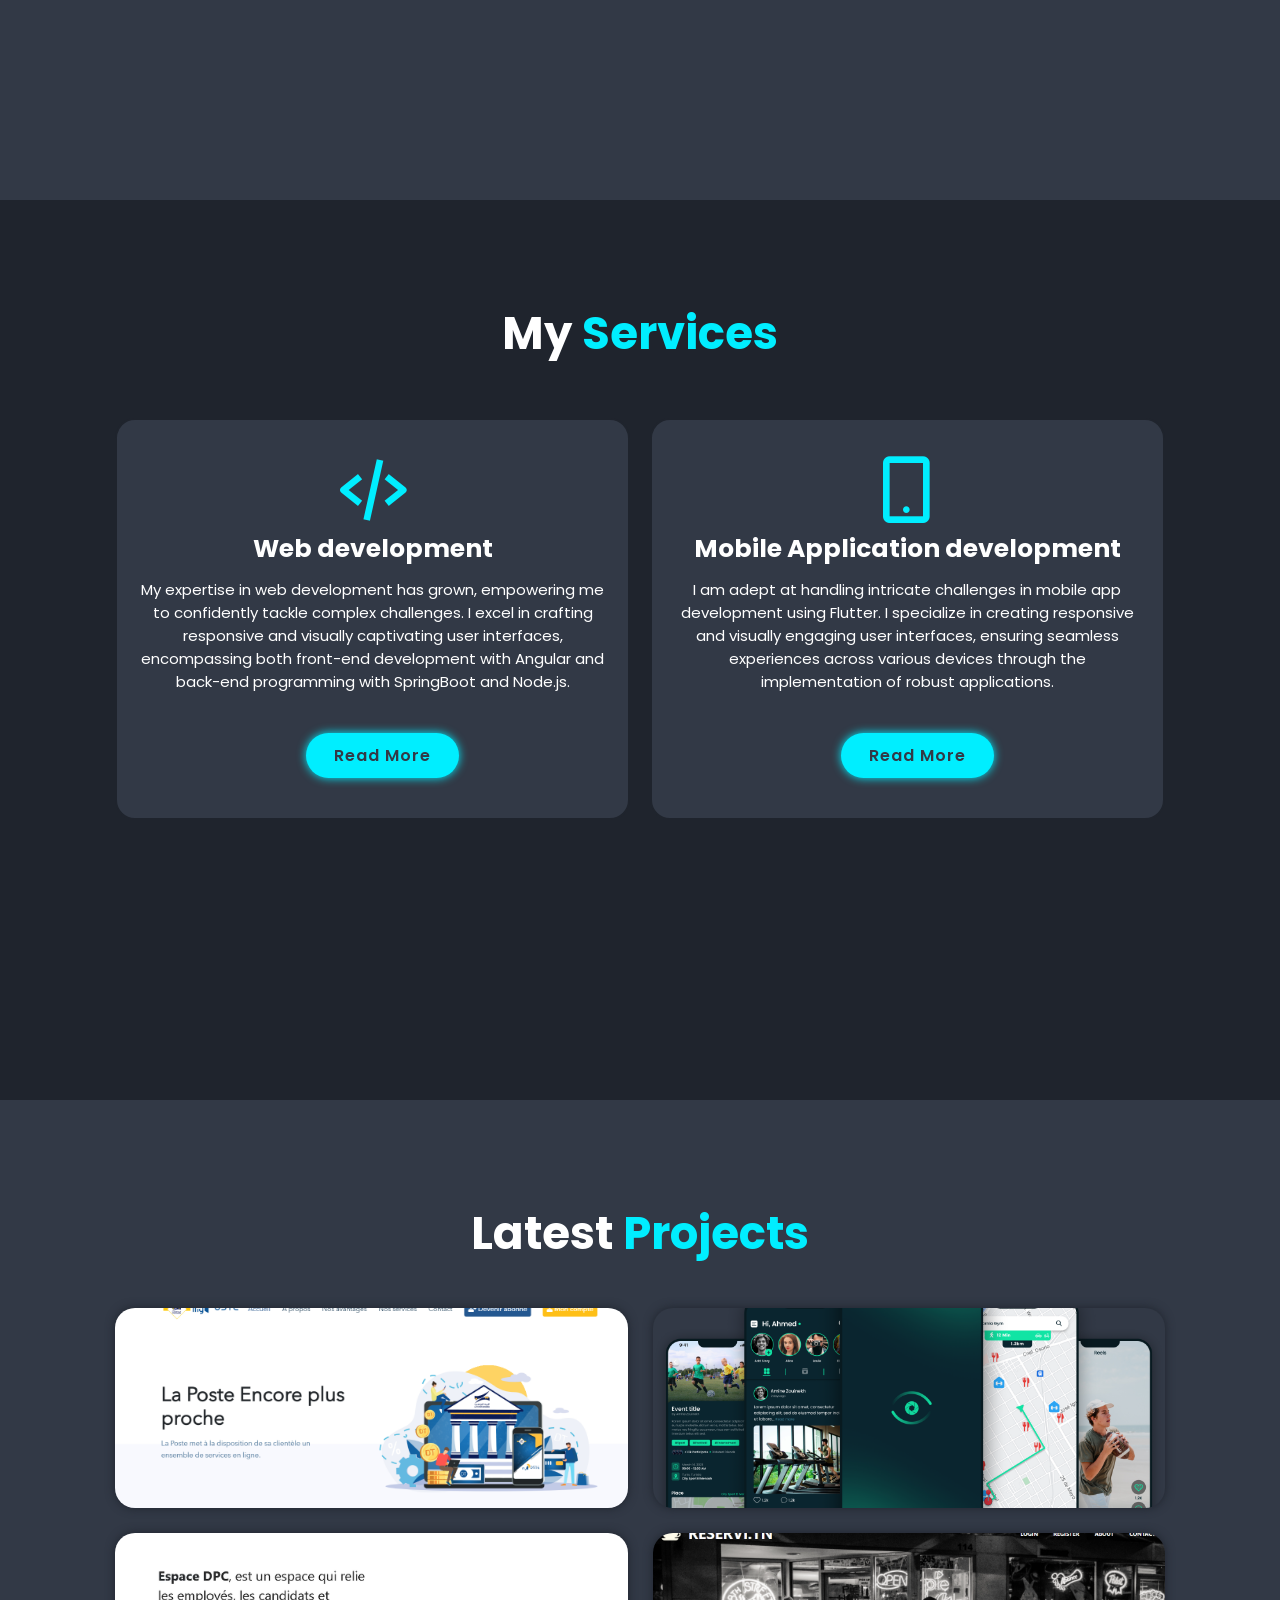
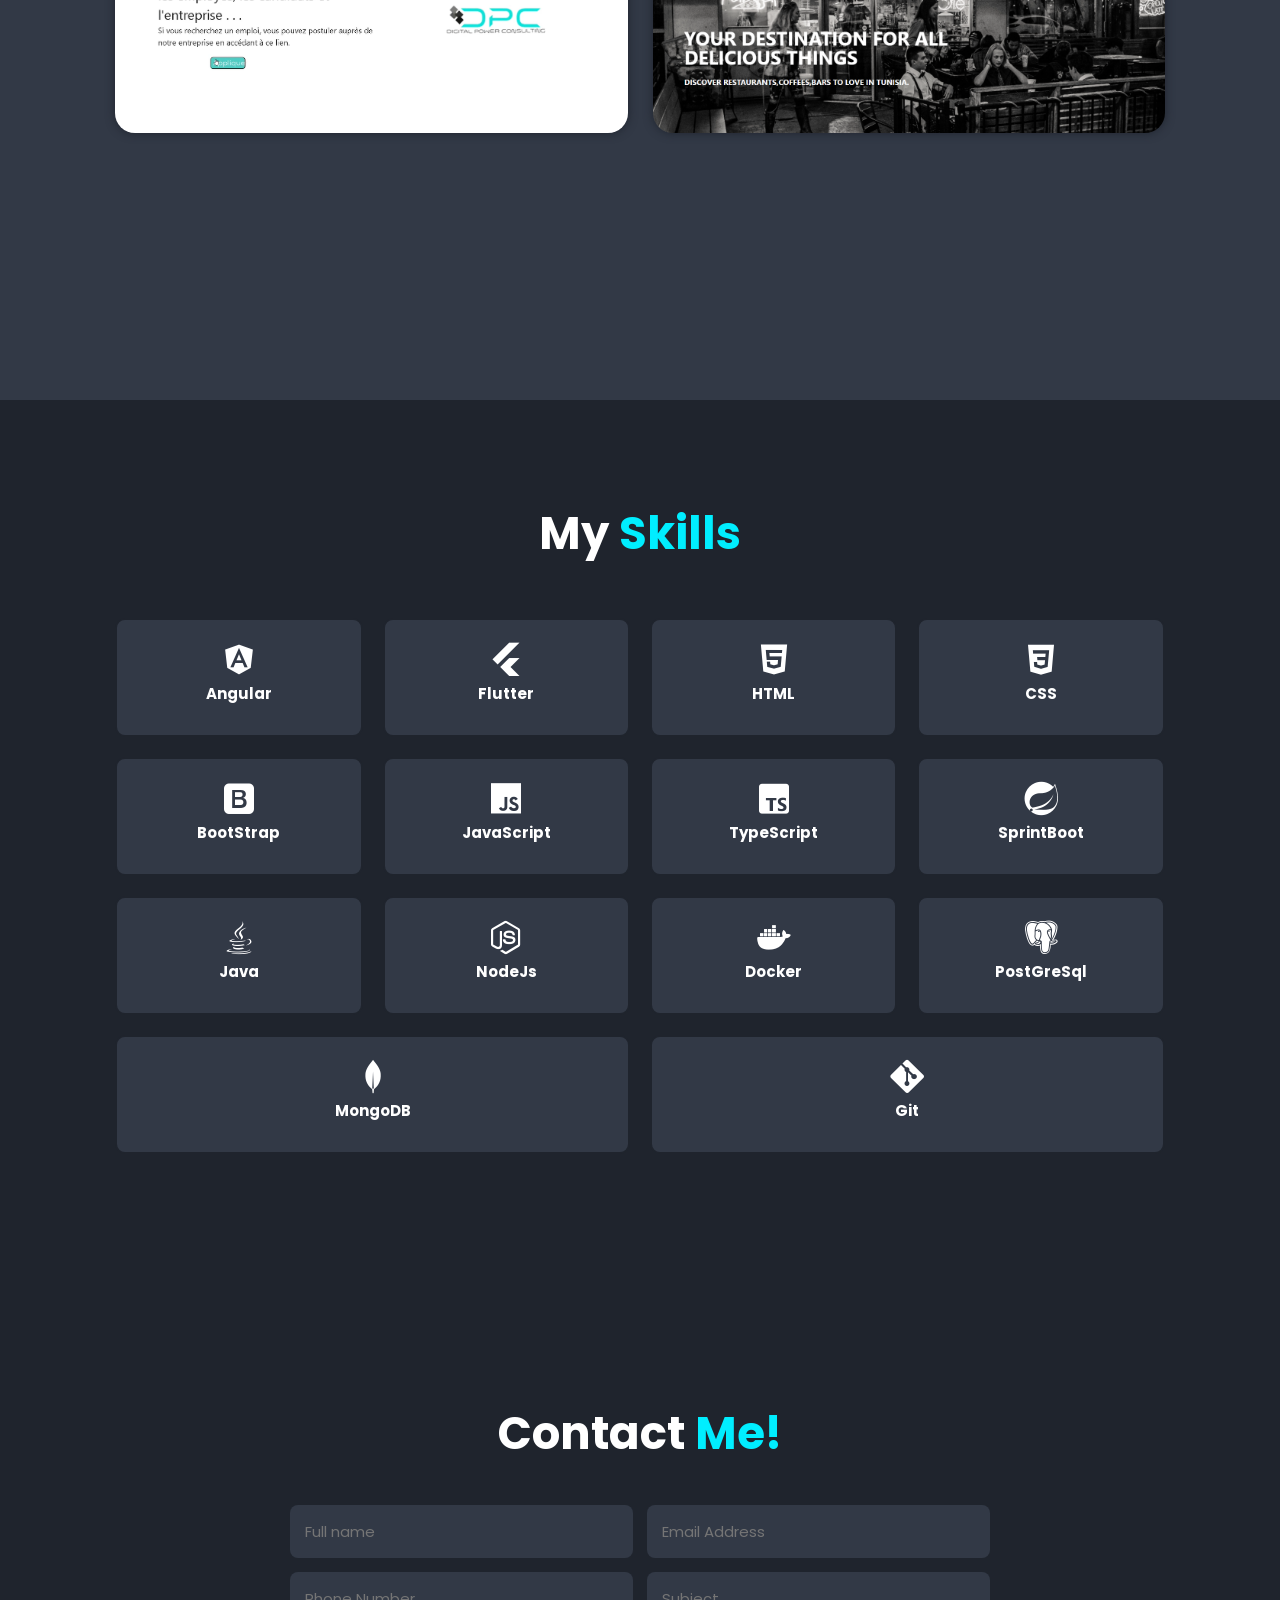
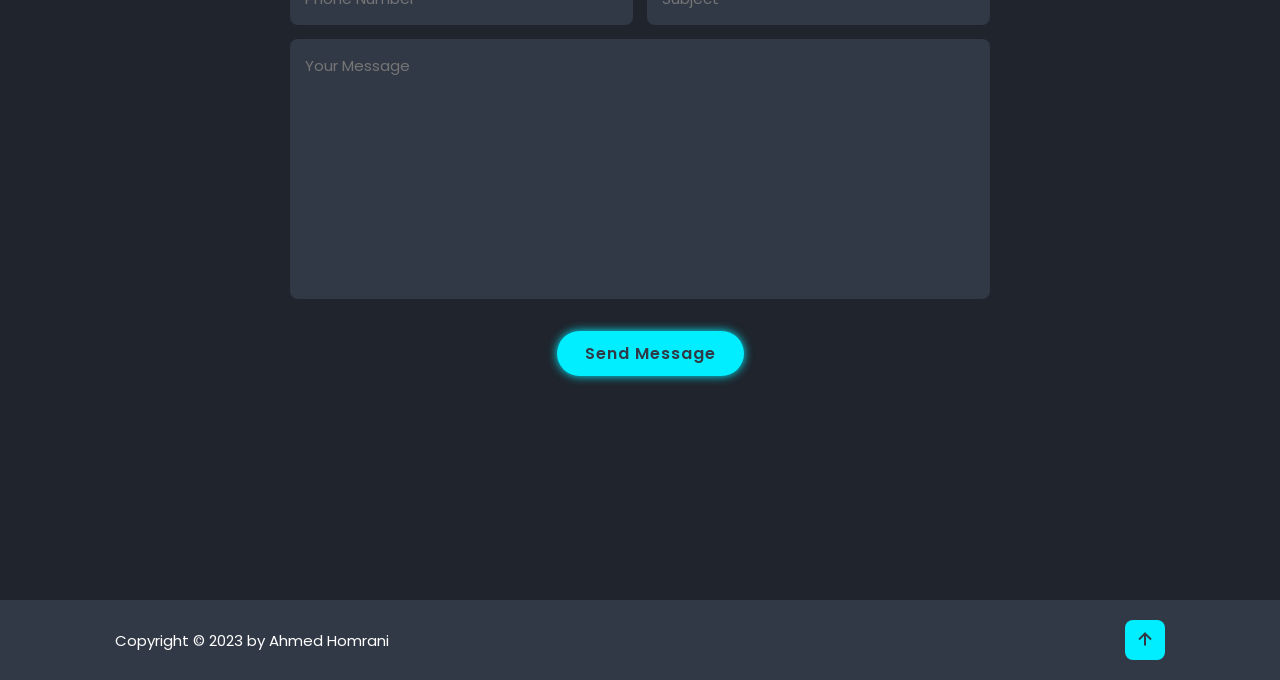
==== commit d83c935c: "fix" ====
--- a/index.html
+++ b/index.html
@@ -15,9 +15,6 @@
 
     <!--==================== SWIPER CSS ====================-->
     <link rel="stylesheet" href="https://cdn.jsdelivr.net/npm/swiper@10/swiper-bundle.min.css" />
-
-    <link href="https://cdn.jsdelivr.net/npm/bootstrap@5.0.2/dist/css/bootstrap.min.css" rel="stylesheet"
-        integrity="sha384-EVSTQN3/azprG1Anm3QDgpJLIm9Nao0Yz1ztcQTwFspd3yD65VohhpuuCOmLASjC" crossorigin="anonymous">
 
     <!--==================== CSS ====================-->
     <link rel="stylesheet" href="assets/css/styles.css">
@@ -293,23 +290,12 @@
     </section>
 
 
-    
-    <div class="toaster">
-        <!-- Add the Bootstrap toast container -->
-        <div class="toast-container position-fixed bottom-0 end-0 p-3">
-            <div class="toast" id="toast" role="alert" aria-live="assertive" aria-atomic="true">
-                <div class="toast-header">
-                    <strong class="me-auto">Email Notification</strong>
-                    <small>Just now</small>
-                    <button type="button" class="btn-close" data-bs-dismiss="toast" aria-label="Close"></button>
-                </div>
-                <div class="toast-body">
-                    Email sent successfully!
-                </div>
-            </div>
-        </div>
-
+
+    <!-- Add a toast element -->
+    <div class="toast" id="toast">
+        Email sent successfully!
     </div>
+
 
 
 
@@ -330,10 +316,6 @@
     <!--==================== SWIPER JS ====================-->
     <script src="https://cdn.jsdelivr.net/npm/swiper@10/swiper-bundle.min.js"></script>
 
-    <!--==================== BootStrap ====================-->
-    <script src="https://cdn.jsdelivr.net/npm/bootstrap@5.0.2/dist/js/bootstrap.bundle.min.js"
-        integrity="sha384-MrcW6ZMFYlzcLA8Nl+NtUVF0sA7MsXsP1UyJoMp4YLEuNSfAP+JcXn/tWtIaxVXM"
-        crossorigin="anonymous"></script>
 
     <!--==================== MAIN JS ====================-->
     <script src="assets/js/main.js"></script>
--- a/assets/css/styles.css
+++ b/assets/css/styles.css
@@ -682,3 +682,16 @@
   }
 }
 
+/* Add styles for the toast */
+.toast {
+  display: none;
+  position: fixed;
+  bottom: 30px;
+  left: 50%;
+  transform: translateX(-50%);
+  background-color: #333;
+  color: #fff;
+  padding: 10px 20px;
+  border-radius: 5px;
+  z-index: 9999;
+}
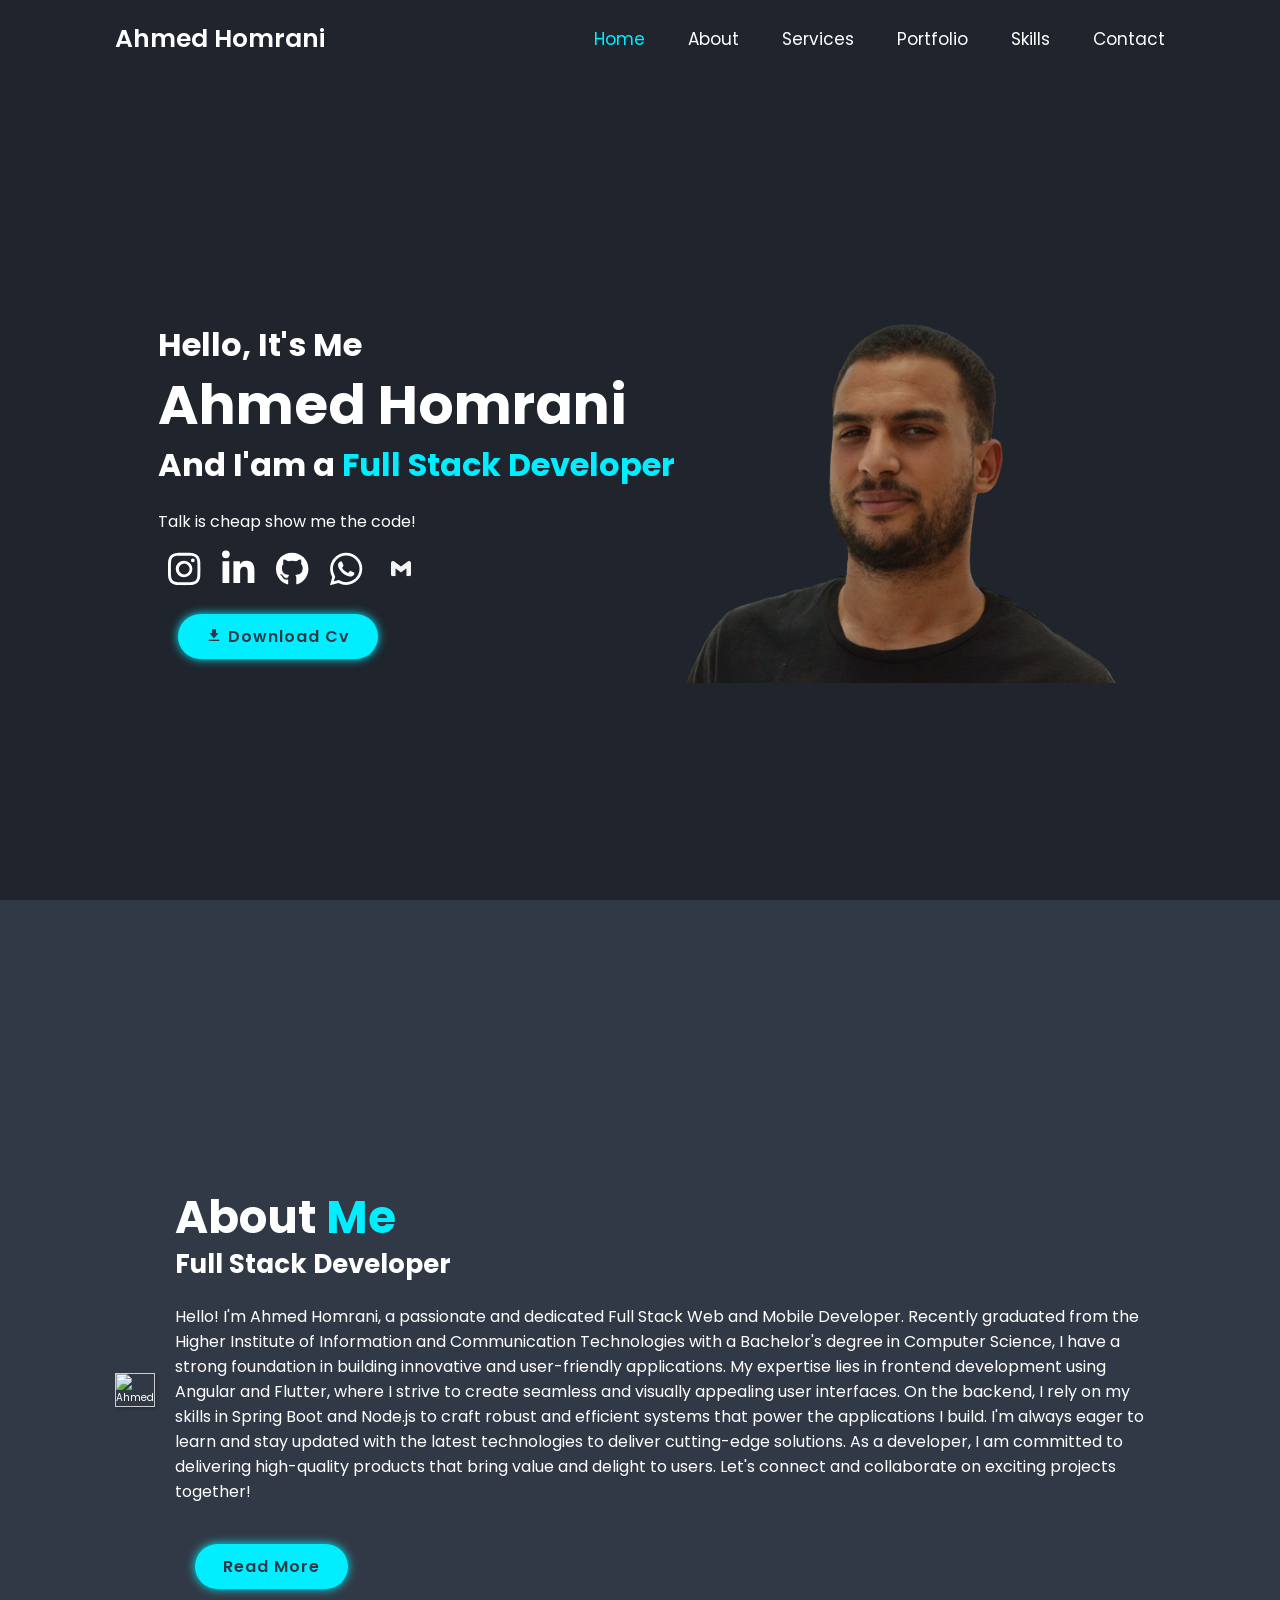
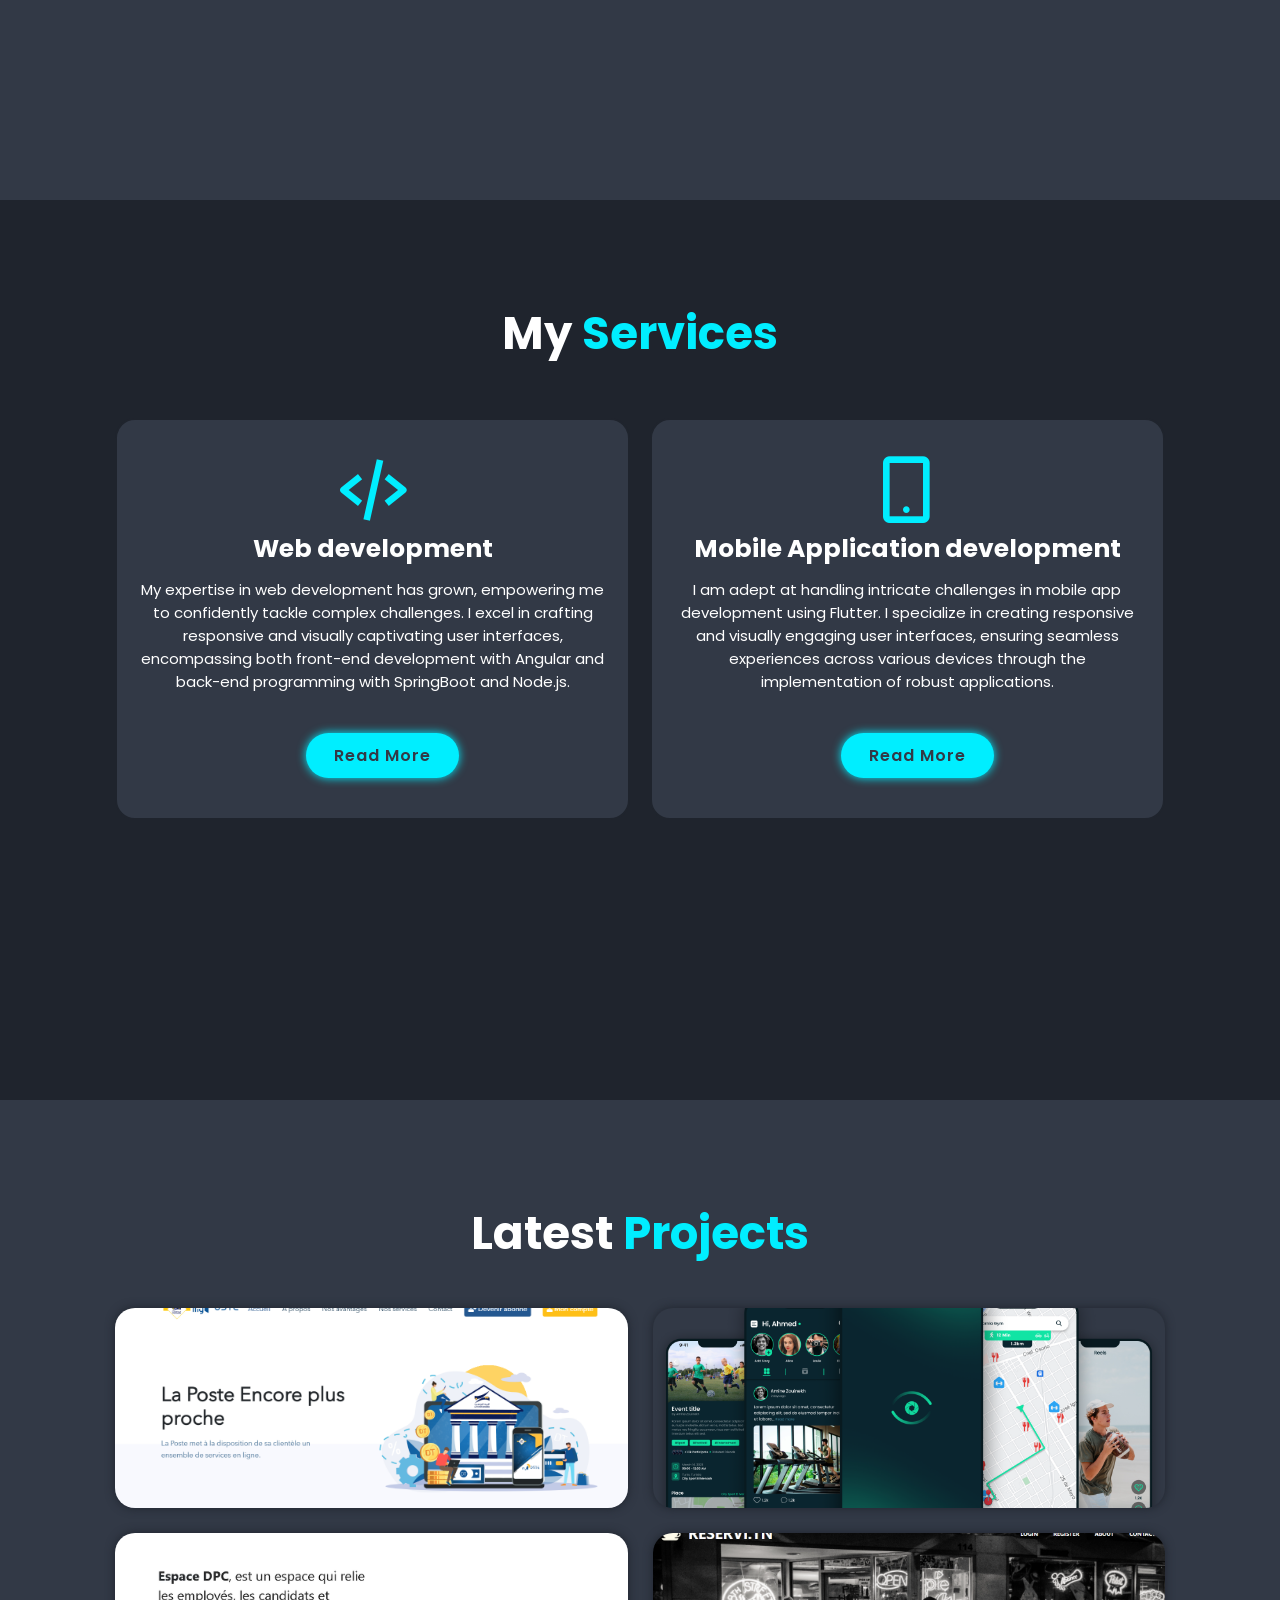
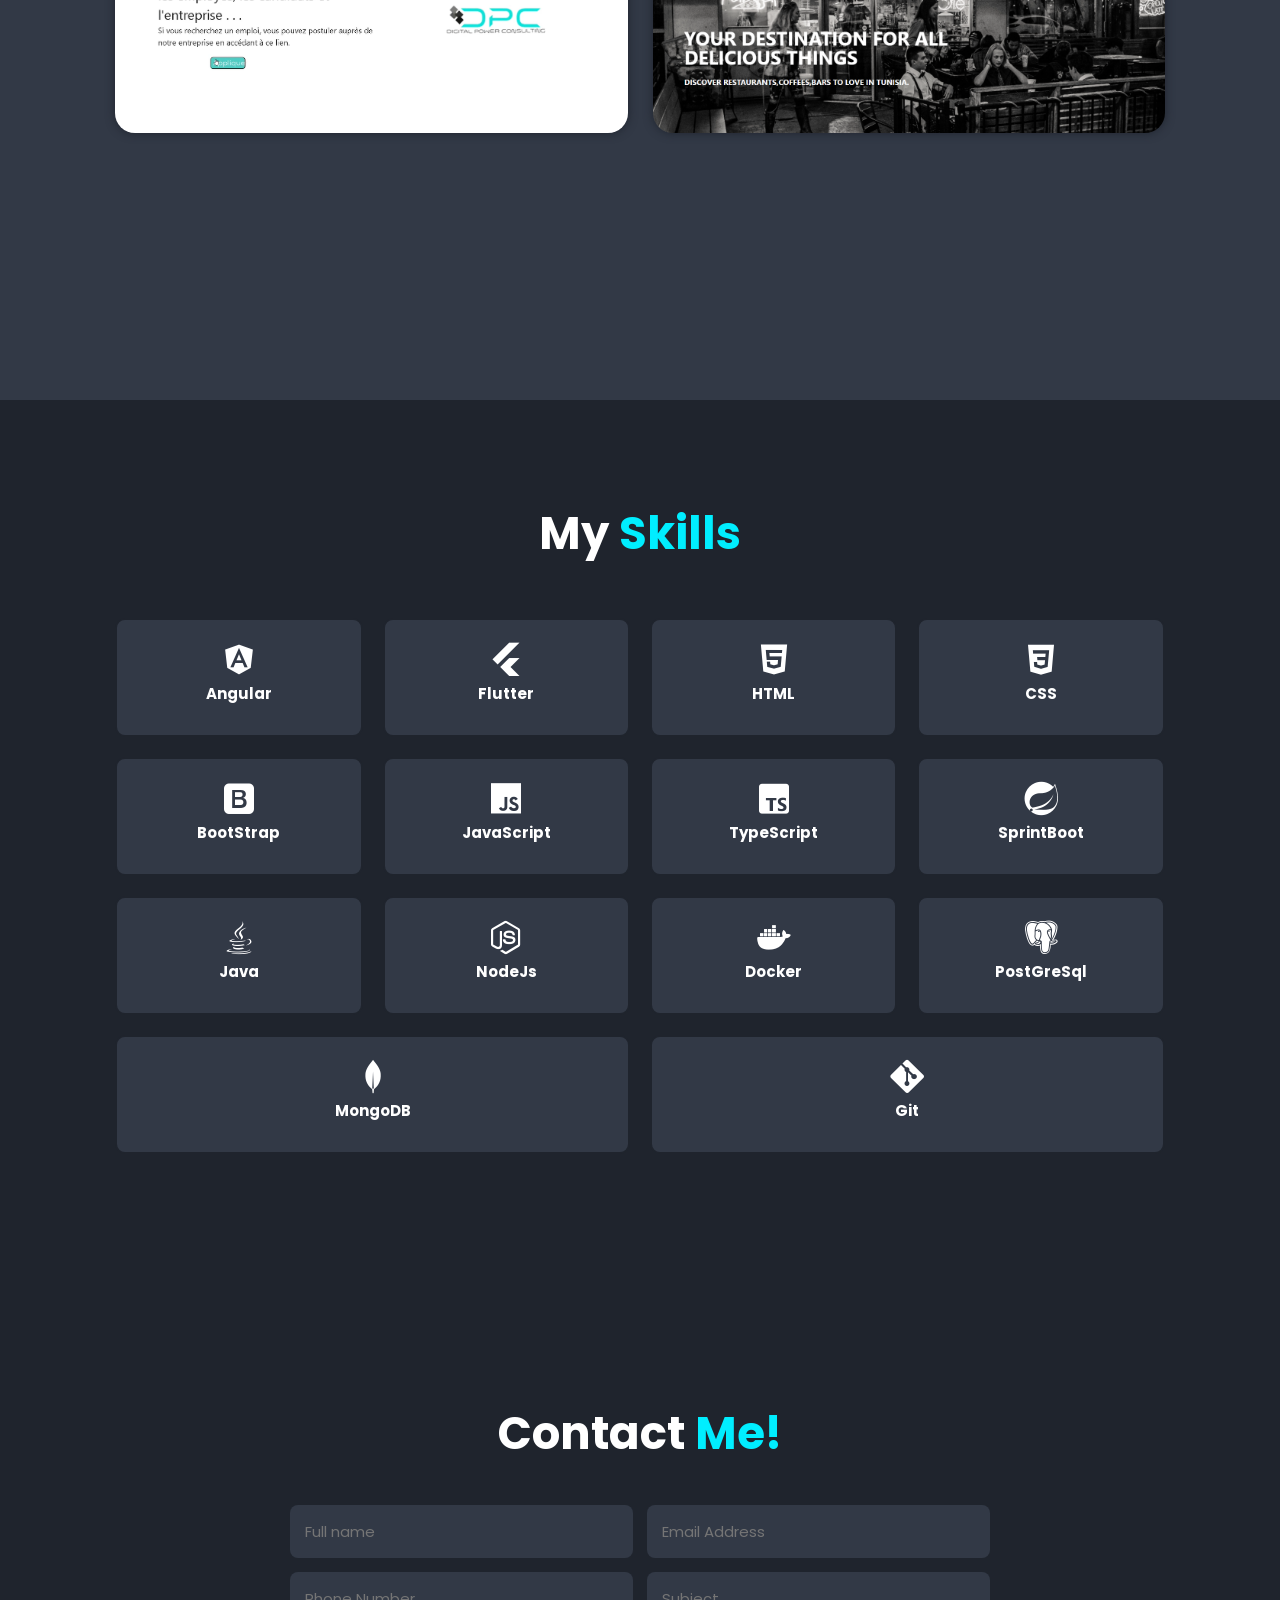
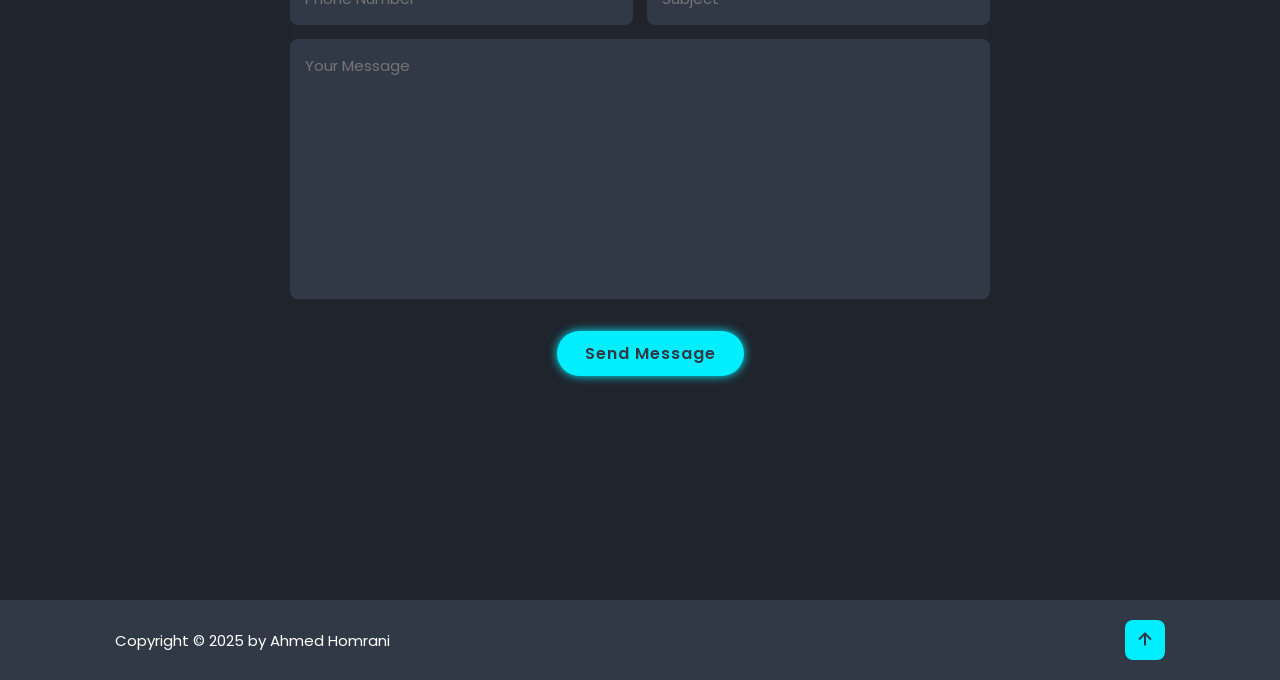
==== commit 4dbe4f7c: "Update copyright year in footer to 2025" ====
--- a/index.html
+++ b/index.html
@@ -303,7 +303,7 @@
     <!--==================== FOOTER ====================-->
     <footer class="footer">
         <div class="footer-text">
-            <p>Copyright &copy; 2023 by Ahmed Homrani </p>
+            <p>Copyright &copy; 2025 by Ahmed Homrani </p>
         </div>
         <div class="footer-iconTop">
             <a href="#home"><i class='bx bx-up-arrow-alt'></i></a>
@@ -323,4 +323,4 @@
 
 </body>
 
-</html>+</html>
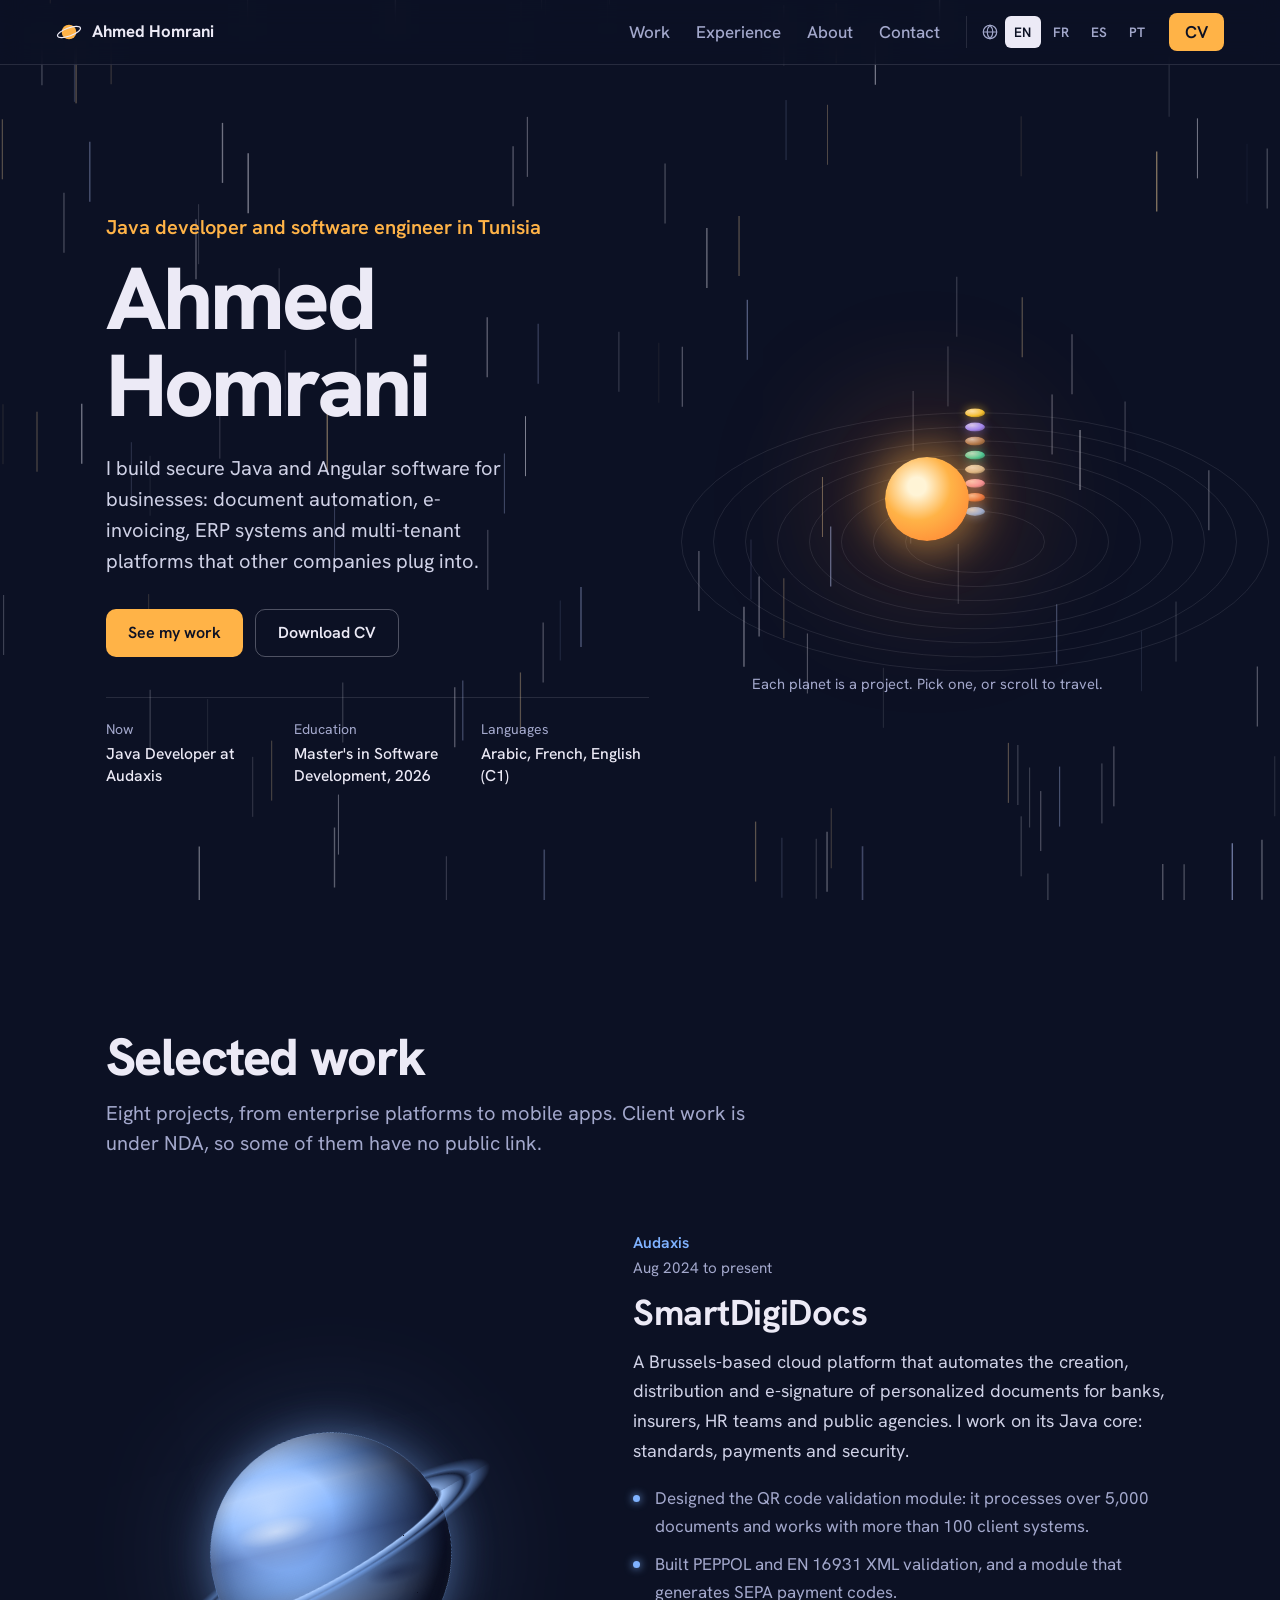
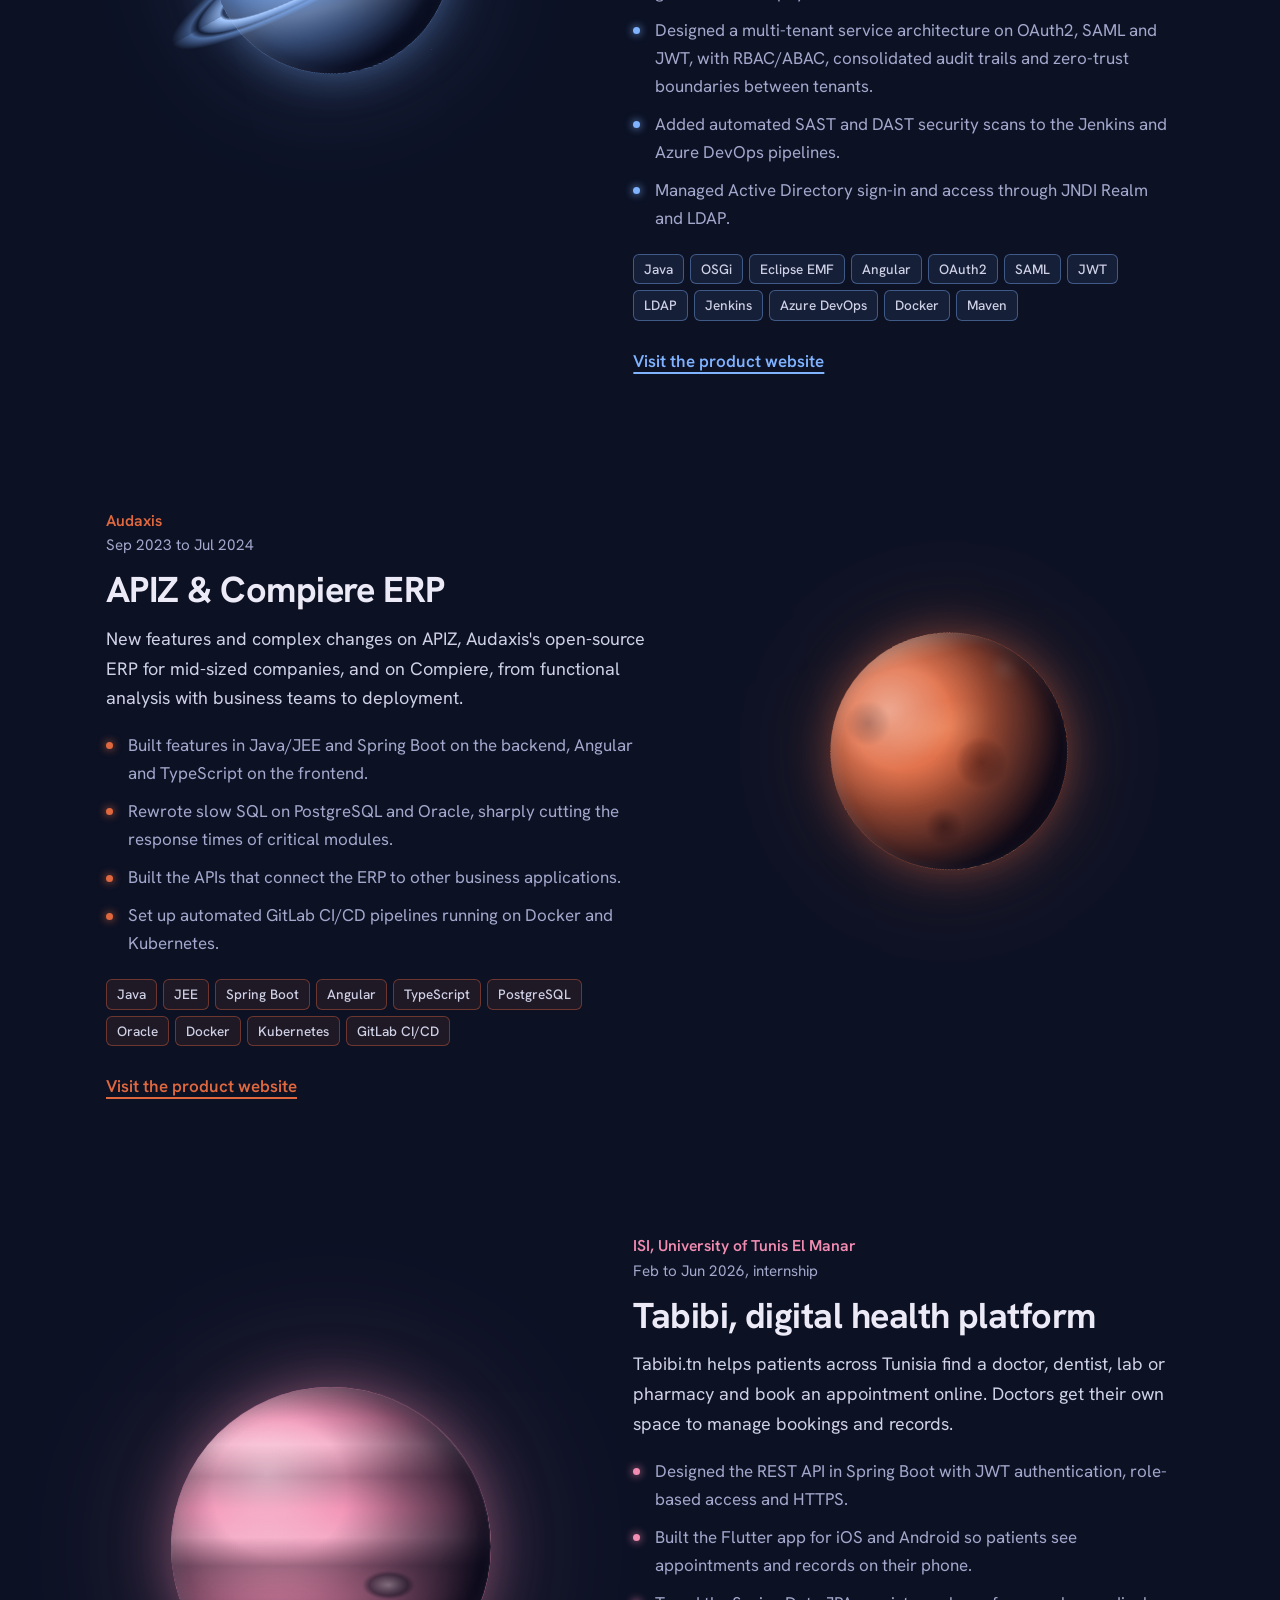
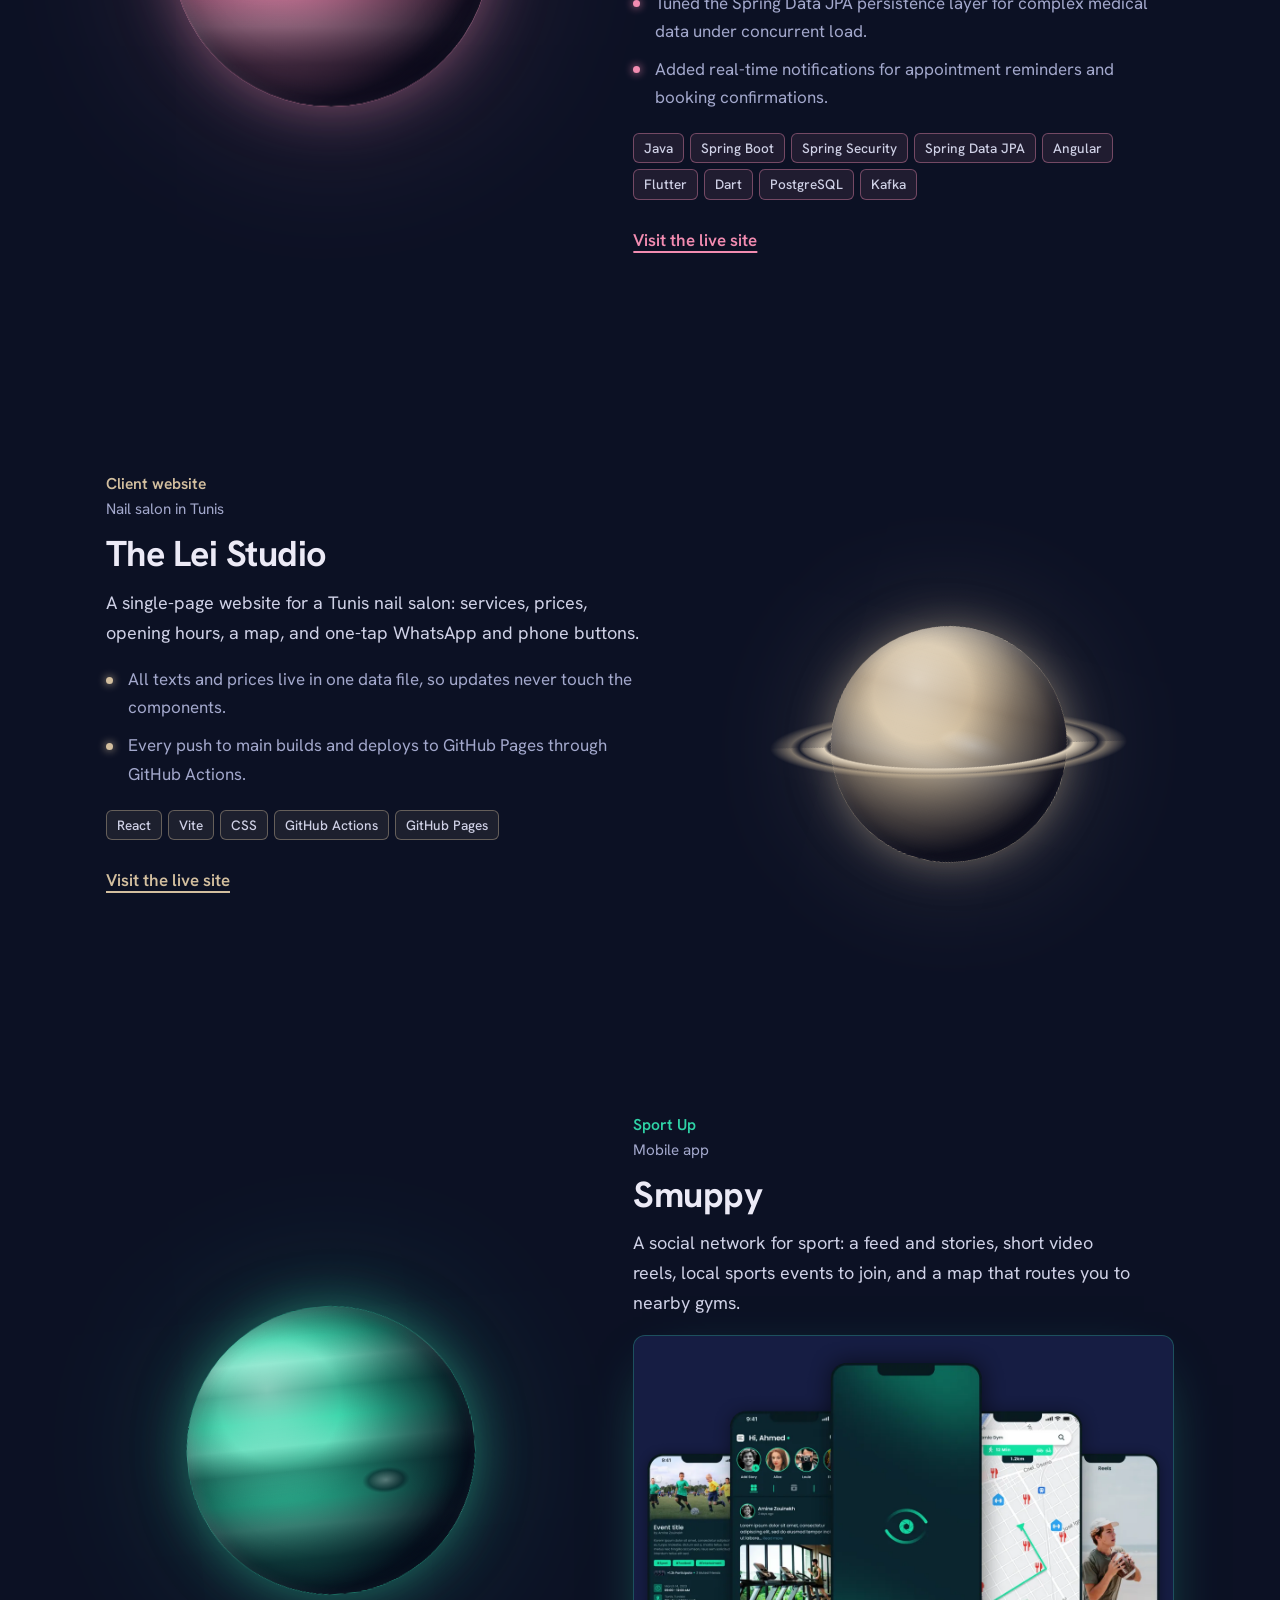
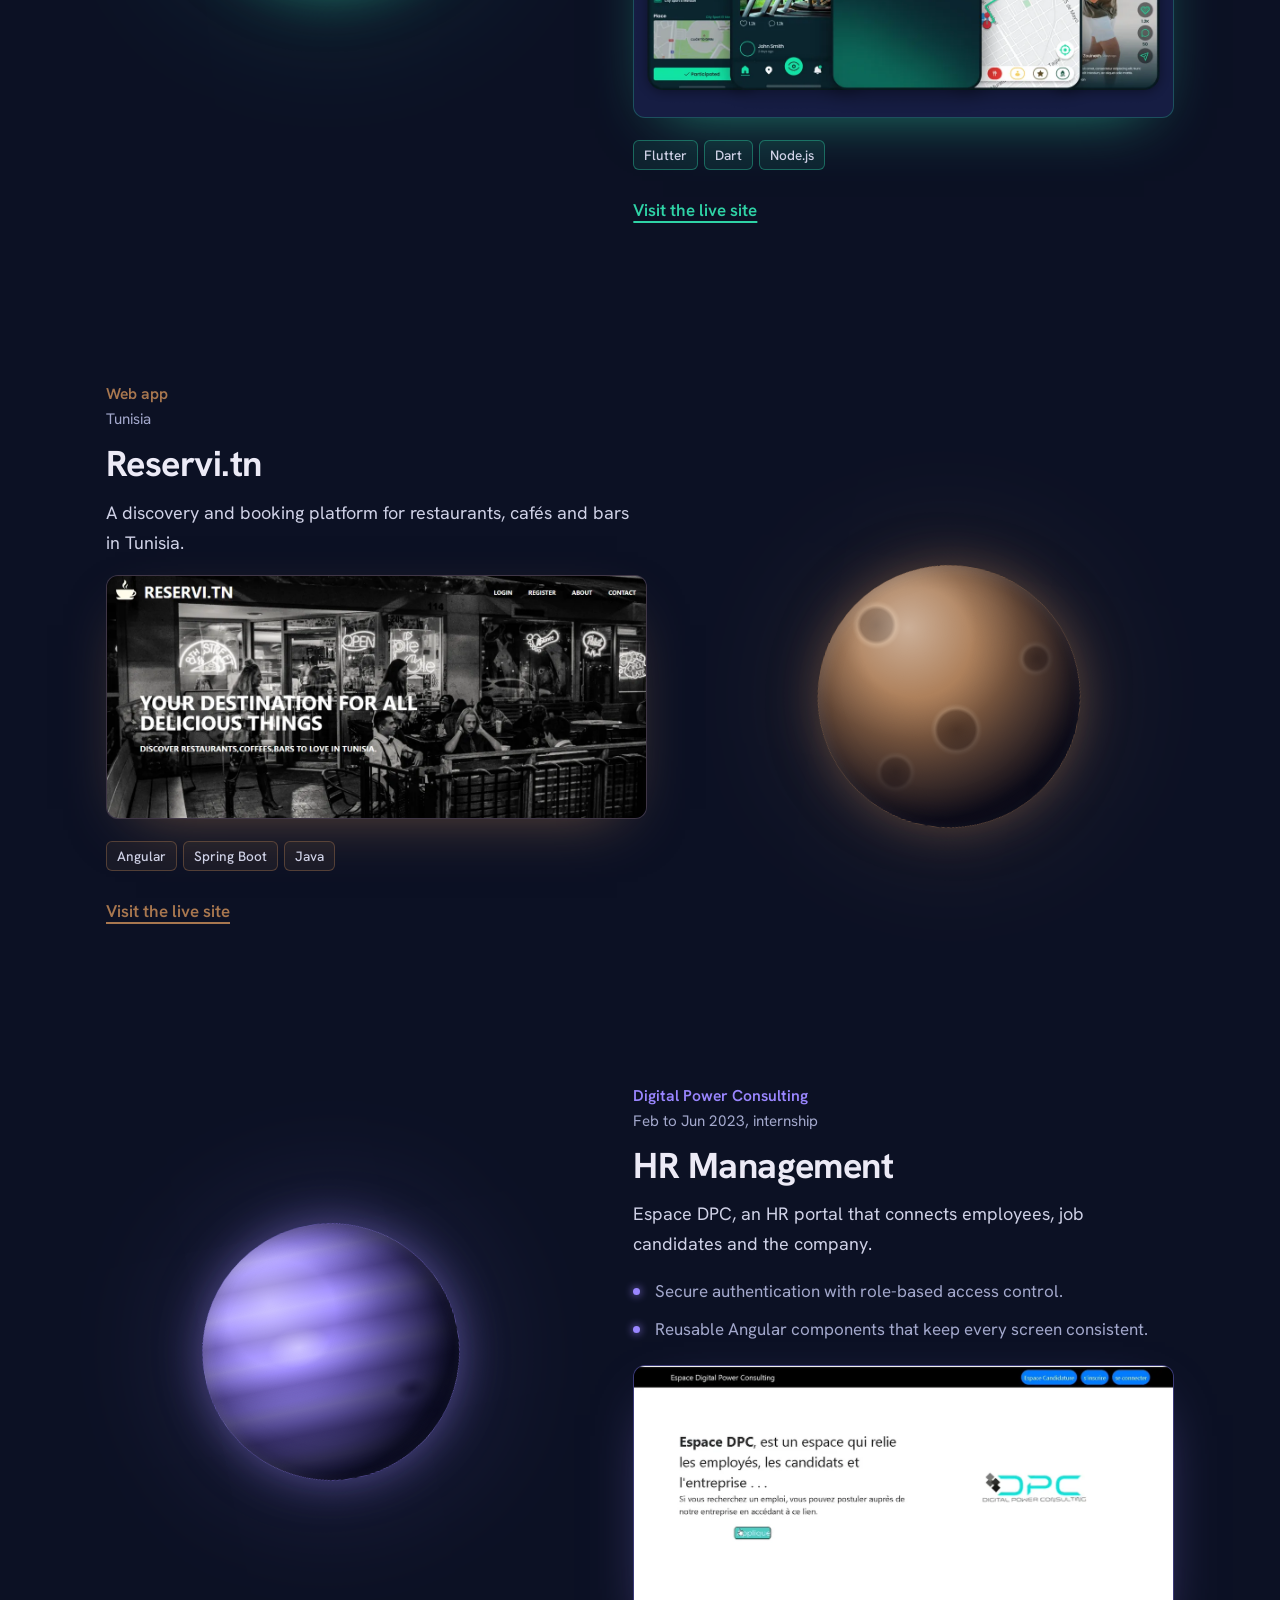
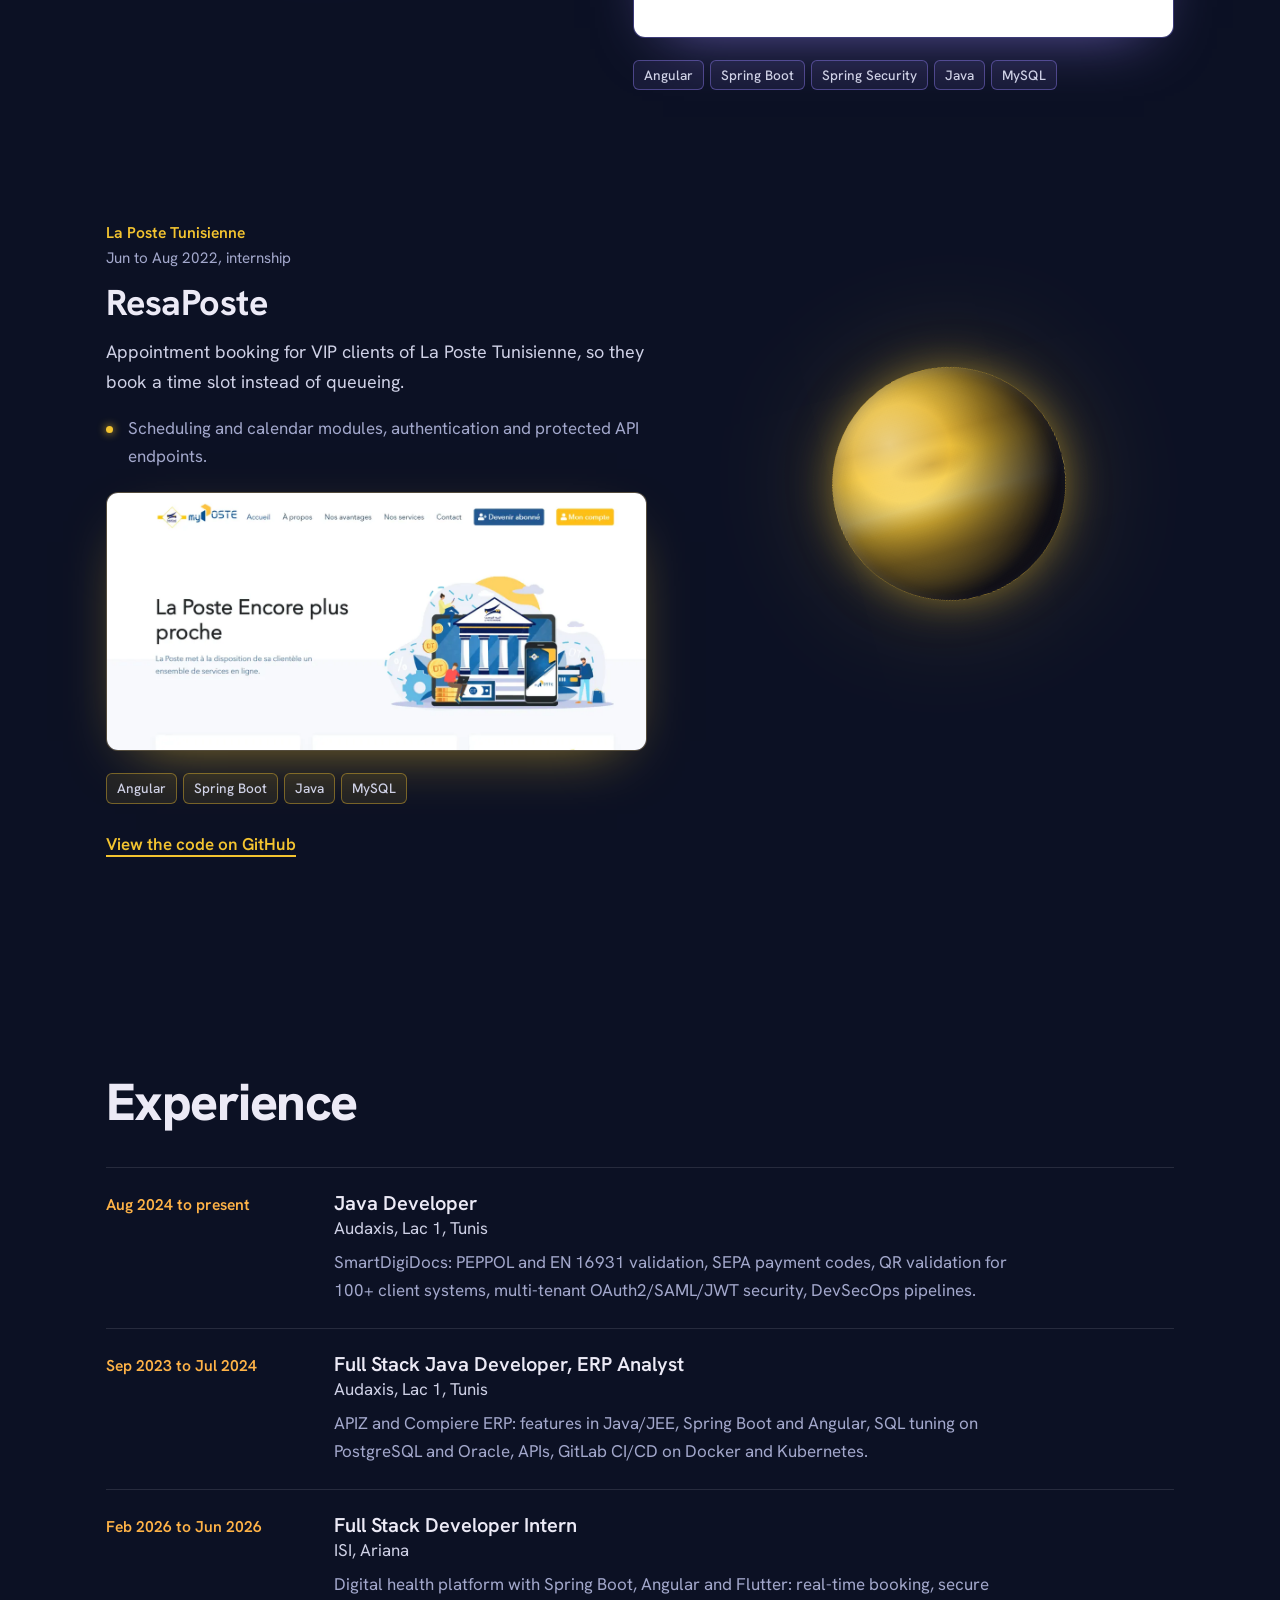
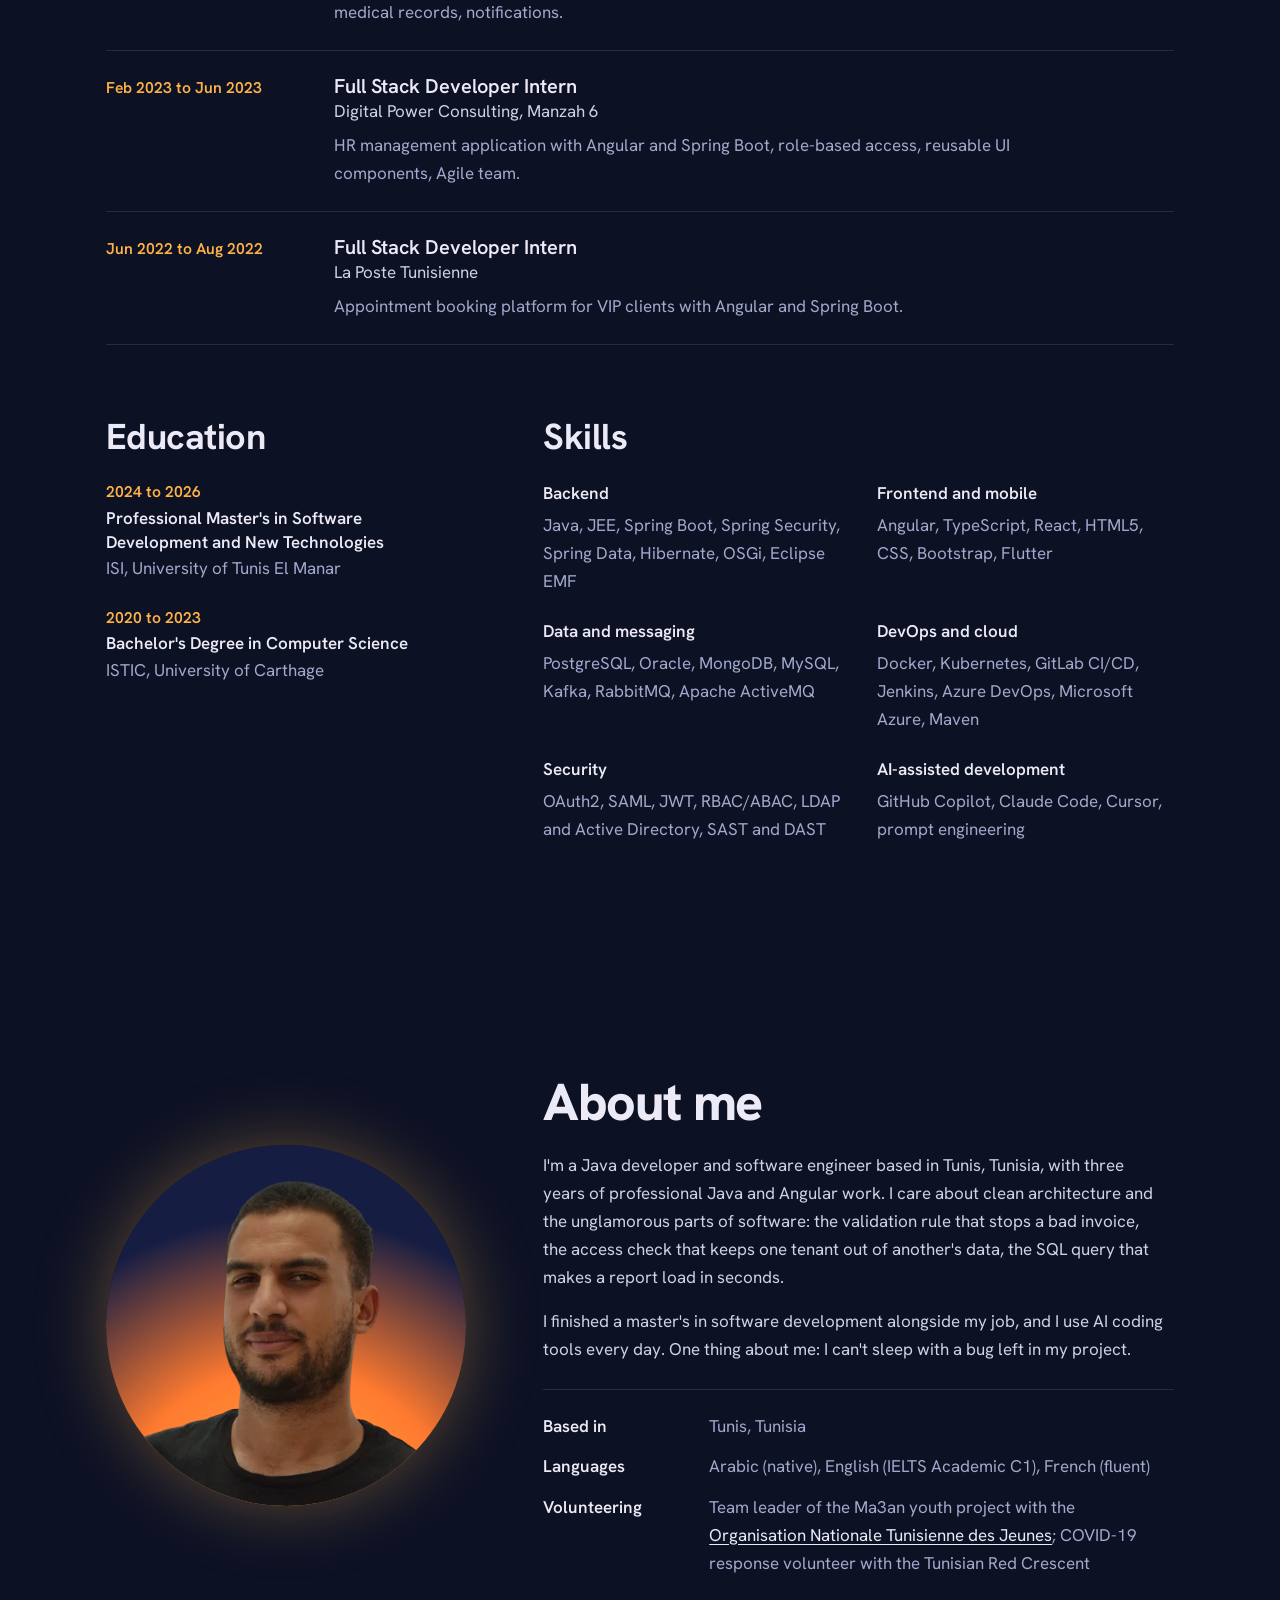
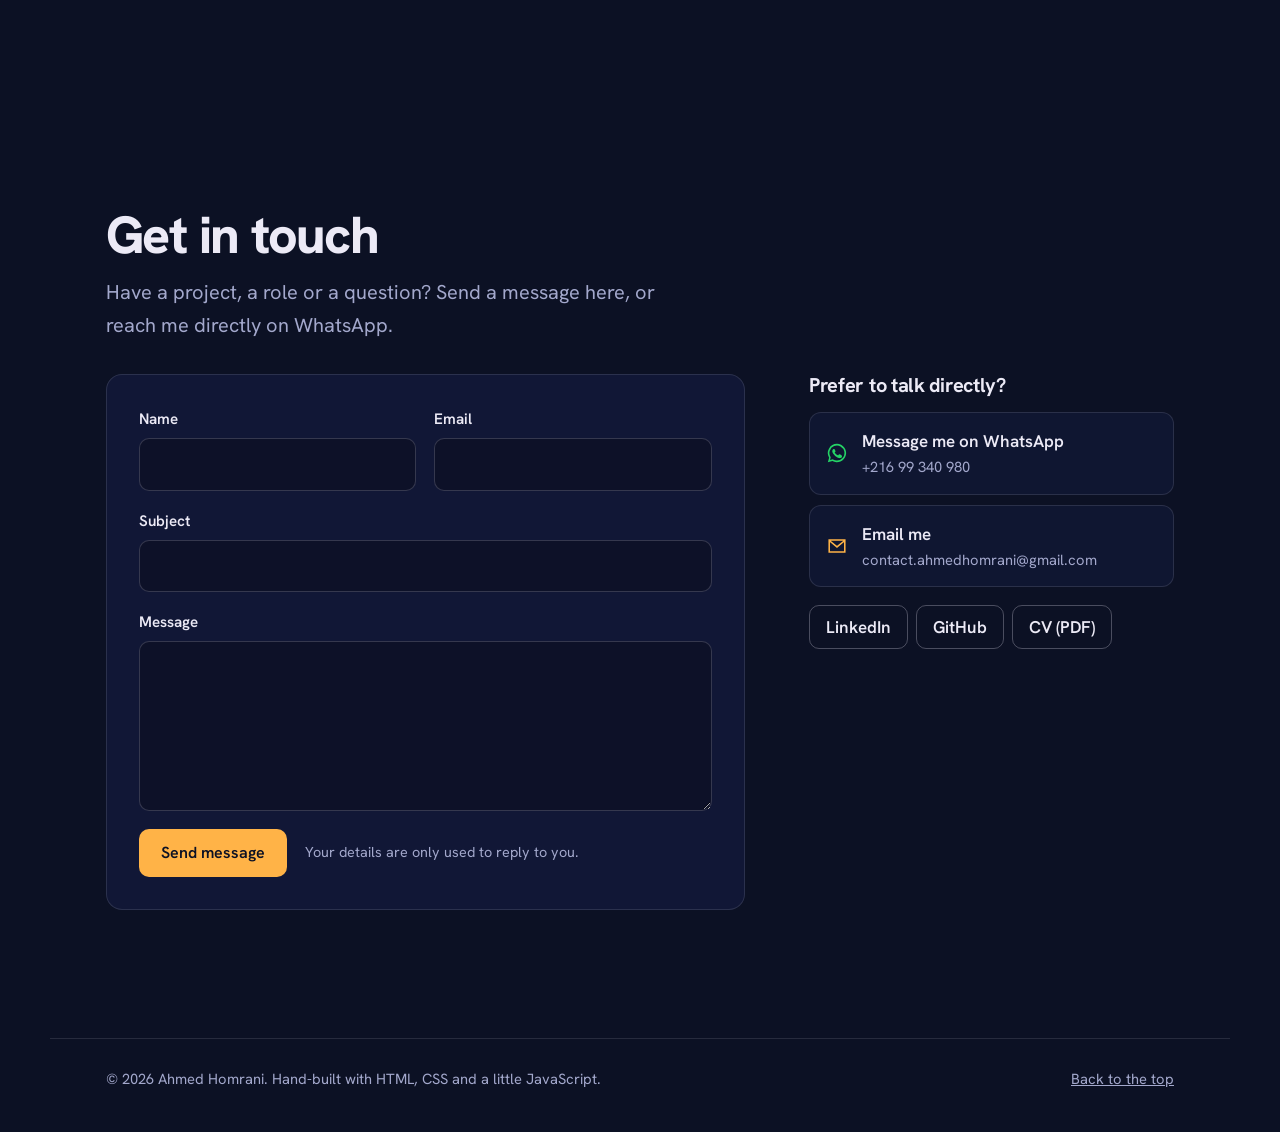
==== commit 9bf076bd: "feat: contact form, WhatsApp, product links, Java developer Tunisia keywords - FormSubmit contact fo" ====
--- a/index.html
+++ b/index.html
@@ -1,326 +1,755 @@
-<!DOCTYPE html>
-<html lang="en">
-
+<!doctype html>
+<html lang="en" dir="ltr">
 <head>
-    <meta charset="UTF-8">
-    <meta name="viewport" content="width=device-width, initial-scale=1.0">
-    <meta http-equiv="X-UA-Compatible" content="IE=edge">
-    <link rel="icon" type="image/x-icon" href="assets/img/favicon.ico" />
-
-    <!-- =====BOX ICONS===== -->
-    <link href='https://cdn.jsdelivr.net/npm/boxicons@2.1.4/css/boxicons.min.css' rel='stylesheet'>
-
-    <!--==================== UNICONS ====================-->
-    <link rel="stylesheet" href="https://unicons.iconscout.com/release/v4.0.8/css/line.css">
-
-    <!--==================== SWIPER CSS ====================-->
-    <link rel="stylesheet" href="https://cdn.jsdelivr.net/npm/swiper@10/swiper-bundle.min.css" />
-
-    <!--==================== CSS ====================-->
-    <link rel="stylesheet" href="assets/css/styles.css">
-    <title>Ahmed Homrani Portfolio</title>
-    <script type="text/javascript" src="https://cdn.jsdelivr.net/npm/@emailjs/browser@3/dist/email.min.js">
-    </script>
-    <script type="text/javascript">
-        (function () {
-            emailjs.init("F_DO100S1xArggsjw");
-        })();
-    </script>
+  <meta charset="utf-8">
+  <meta name="viewport" content="width=device-width, initial-scale=1, viewport-fit=cover">
+  <title>Ahmed Homrani | Java Developer &amp; Software Engineer in Tunisia</title>
+  <meta name="description" content="Ahmed Homrani, Java developer and software engineer in Tunis, Tunisia. Spring Boot and Angular: document automation, ERP, PEPPOL e-invoicing, Flutter apps.">
+  <meta name="author" content="Ahmed Homrani">
+  <meta name="robots" content="index, follow, max-image-preview:large, max-snippet:-1, max-video-preview:-1">
+  <link rel="canonical" href="https://ahmedhomrani.github.io/">
+  <link rel="alternate" hreflang="en" href="https://ahmedhomrani.github.io/">
+  <link rel="alternate" hreflang="fr" href="https://ahmedhomrani.github.io/fr/">
+  <link rel="alternate" hreflang="es" href="https://ahmedhomrani.github.io/es/">
+  <link rel="alternate" hreflang="pt" href="https://ahmedhomrani.github.io/pt/">
+  <link rel="alternate" hreflang="x-default" href="https://ahmedhomrani.github.io/">
+  <meta name="theme-color" content="#0c1124">
+  <meta name="color-scheme" content="dark">
+
+  <meta property="og:type" content="profile">
+  <meta property="og:site_name" content="Ahmed Homrani">
+  <meta property="og:title" content="Ahmed Homrani | Java Developer &amp; Software Engineer, Tunisia">
+  <meta property="og:description" content="Full stack Java developer at Audaxis in Tunis. Spring Boot, Angular, document automation, ERP, secure multi-tenant platforms and mobile apps.">
+  <meta property="og:url" content="https://ahmedhomrani.github.io/">
+  <meta property="og:image" content="https://ahmedhomrani.github.io/assets/img/og-en.png">
+  <meta property="og:image:width" content="1200">
+  <meta property="og:image:height" content="630">
+  <meta property="og:image:alt" content="Ahmed Homrani, full stack Java developer, with planets representing his projects">
+  <meta property="og:locale" content="en_US">
+  <meta property="og:locale:alternate" content="fr_FR">
+  <meta property="og:locale:alternate" content="es_ES">
+  <meta property="og:locale:alternate" content="pt_BR">
+  <meta property="profile:first_name" content="Ahmed">
+  <meta property="profile:last_name" content="Homrani">
+  <meta property="profile:username" content="ahmedhomrani">
+  <meta name="twitter:card" content="summary_large_image">
+  <meta name="twitter:title" content="Ahmed Homrani | Java Developer &amp; Software Engineer, Tunisia">
+  <meta name="twitter:description" content="Full stack Java developer at Audaxis in Tunis. Spring Boot, Angular, document automation, ERP, secure multi-tenant platforms and mobile apps.">
+  <meta name="twitter:image" content="https://ahmedhomrani.github.io/assets/img/og-en.png">
+  <meta name="twitter:image:alt" content="Ahmed Homrani, full stack Java developer, with planets representing his projects">
+
+  <link rel="icon" href="/favicon.ico" sizes="32x32">
+  <link rel="icon" href="/favicon.svg" type="image/svg+xml">
+  <link rel="apple-touch-icon" href="/apple-touch-icon.png">
+  <link rel="manifest" href="/site.webmanifest">
+  <link rel="alternate" type="text/plain" href="/llms.txt" title="LLM-friendly summary">
+  <link rel="author" href="/humans.txt">
+  <link rel="sitemap" type="application/xml" href="/sitemap.xml">
+  <link rel="me" href="https://github.com/ahmedhomrani">
+  <link rel="me" href="https://www.linkedin.com/in/ahmed-homrani">
+
+  <link rel="preload" href="/assets/fonts/bricolage-grotesque-latin-wght.woff2" as="font" type="font/woff2" crossorigin>
+  <link rel="preload" href="/assets/fonts/hanken-grotesk-latin-wght.woff2" as="font" type="font/woff2" crossorigin>
+  <script>document.documentElement.classList.add('js')</script>
+  <link rel="stylesheet" href="/assets/css/main.css?v=20261007">
+  <script src="/assets/js/main.js?v=20261007" defer></script>
+
+  <script type="application/ld+json">
+{
+  "@context": "https://schema.org",
+  "@graph": [
+    {
+      "@type": "WebSite",
+      "@id": "https://ahmedhomrani.github.io/#website",
+      "url": "https://ahmedhomrani.github.io/",
+      "name": "Ahmed Homrani",
+      "inLanguage": [
+        "en",
+        "fr",
+        "es",
+        "pt-BR"
+      ],
+      "publisher": {
+        "@id": "https://ahmedhomrani.github.io/#person"
+      }
+    },
+    {
+      "@type": "ProfilePage",
+      "@id": "https://ahmedhomrani.github.io/#profile",
+      "url": "https://ahmedhomrani.github.io/",
+      "name": "Ahmed Homrani | Java Developer & Software Engineer in Tunisia",
+      "description": "Ahmed Homrani, Java developer and software engineer in Tunis, Tunisia. Spring Boot and Angular: document automation, ERP, PEPPOL e-invoicing, Flutter apps.",
+      "inLanguage": "en",
+      "isPartOf": {
+        "@id": "https://ahmedhomrani.github.io/#website"
+      },
+      "mainEntity": {
+        "@id": "https://ahmedhomrani.github.io/#person"
+      },
+      "dateModified": "2026-10-07"
+    },
+    {
+      "@type": "Person",
+      "@id": "https://ahmedhomrani.github.io/#person",
+      "name": "Ahmed Homrani",
+      "givenName": "Ahmed",
+      "familyName": "Homrani",
+      "url": "https://ahmedhomrani.github.io/",
+      "image": "https://ahmedhomrani.github.io/assets/img/ahmed-homrani.webp",
+      "email": "mailto:contact.ahmedhomrani@gmail.com",
+      "telephone": "+21699340980",
+      "jobTitle": [
+        "Full Stack Java Developer",
+        "Software Engineer"
+      ],
+      "hasOccupation": {
+        "@type": "Occupation",
+        "name": "Software Engineer",
+        "occupationLocation": {
+          "@type": "Country",
+          "name": "Tunisia"
+        },
+        "skills": "Java, Spring Boot, Angular, OSGi, PEPPOL, OAuth2, PostgreSQL, Docker, Kubernetes, Flutter"
+      },
+      "contactPoint": {
+        "@type": "ContactPoint",
+        "contactType": "professional inquiries",
+        "email": "contact.ahmedhomrani@gmail.com",
+        "telephone": "+21699340980",
+        "availableLanguage": [
+          "ar",
+          "fr",
+          "en"
+        ],
+        "url": "https://wa.me/21699340980"
+      },
+      "worksFor": {
+        "@type": "Organization",
+        "name": "Audaxis",
+        "url": "https://www.apiz-erp.com/"
+      },
+      "memberOf": {
+        "@type": "Organization",
+        "name": "Organisation Nationale Tunisienne des Jeunes (ONTJ)",
+        "url": "https://jamaity.org/association/organisation-national-tunisienne-des-jeunes/"
+      },
+      "alumniOf": [
+        {
+          "@type": "CollegeOrUniversity",
+          "name": "ISI, University of Tunis El Manar"
+        },
+        {
+          "@type": "CollegeOrUniversity",
+          "name": "ISTIC, University of Carthage"
+        }
+      ],
+      "hasCredential": [
+        {
+          "@type": "EducationalOccupationalCredential",
+          "credentialCategory": "degree",
+          "name": "Professional Master's in Software Development and New Technologies"
+        },
+        {
+          "@type": "EducationalOccupationalCredential",
+          "credentialCategory": "degree",
+          "name": "Bachelor's Degree in Computer Science"
+        },
+        {
+          "@type": "EducationalOccupationalCredential",
+          "credentialCategory": "certificate",
+          "name": "IELTS Academic C1"
+        }
+      ],
+      "address": {
+        "@type": "PostalAddress",
+        "addressLocality": "Tunis",
+        "addressCountry": "TN"
+      },
+      "knowsLanguage": [
+        "ar",
+        "en",
+        "fr"
+      ],
+      "knowsAbout": [
+        "Java",
+        "Spring Boot",
+        "Spring Security",
+        "Angular",
+        "TypeScript",
+        "OSGi",
+        "PEPPOL",
+        "EN 16931",
+        "SEPA",
+        "OAuth2",
+        "SAML",
+        "JWT",
+        "PostgreSQL",
+        "Oracle",
+        "Kafka",
+        "Docker",
+        "Kubernetes",
+        "GitLab CI/CD",
+        "Jenkins",
+        "Azure DevOps",
+        "Flutter",
+        "DevSecOps"
+      ],
+      "sameAs": [
+        "https://github.com/ahmedhomrani",
+        "https://www.linkedin.com/in/ahmed-homrani"
+      ]
+    },
+    {
+      "@type": "ItemList",
+      "@id": "https://ahmedhomrani.github.io/#projects",
+      "name": "Selected work",
+      "itemListElement": [
+        {
+          "@type": "ListItem",
+          "position": 1,
+          "item": {
+            "@type": "SoftwareApplication",
+            "name": "SmartDigiDocs",
+            "description": "A Brussels-based cloud platform that automates the creation, distribution and e-signature of personalized documents for banks, insurers, HR teams and public agencies. I work on its Java core: standards, payments and security.",
+            "url": "https://www.smartdigidocs.com/",
+            "creator": {
+              "@id": "https://ahmedhomrani.github.io/#person"
+            },
+            "keywords": "Java, OSGi, Eclipse EMF, Angular, OAuth2, SAML, JWT, LDAP, Jenkins, Azure DevOps, Docker, Maven",
+            "inLanguage": "en",
+            "applicationCategory": "BusinessApplication",
+            "operatingSystem": "Web"
+          }
+        },
+        {
+          "@type": "ListItem",
+          "position": 2,
+          "item": {
+            "@type": "SoftwareApplication",
+            "name": "APIZ & Compiere ERP",
+            "description": "New features and complex changes on APIZ, Audaxis's open-source ERP for mid-sized companies, and on Compiere, from functional analysis with business teams to deployment.",
+            "url": "https://www.apiz-erp.com/",
+            "creator": {
+              "@id": "https://ahmedhomrani.github.io/#person"
+            },
+            "keywords": "Java, JEE, Spring Boot, Angular, TypeScript, PostgreSQL, Oracle, Docker, Kubernetes, GitLab CI/CD",
+            "inLanguage": "en",
+            "applicationCategory": "BusinessApplication",
+            "operatingSystem": "Web"
+          }
+        },
+        {
+          "@type": "ListItem",
+          "position": 3,
+          "item": {
+            "@type": "WebApplication",
+            "name": "Tabibi, digital health platform",
+            "description": "Tabibi.tn helps patients across Tunisia find a doctor, dentist, lab or pharmacy and book an appointment online. Doctors get their own space to manage bookings and records.",
+            "url": "https://tabibi.tn/",
+            "creator": {
+              "@id": "https://ahmedhomrani.github.io/#person"
+            },
+            "keywords": "Java, Spring Boot, Spring Security, Spring Data JPA, Angular, Flutter, Dart, PostgreSQL, Kafka",
+            "inLanguage": "en",
+            "applicationCategory": "BusinessApplication",
+            "operatingSystem": "Web"
+          }
+        },
+        {
+          "@type": "ListItem",
+          "position": 4,
+          "item": {
+            "@type": "WebSite",
+            "name": "The Lei Studio",
+            "description": "A single-page website for a Tunis nail salon: services, prices, opening hours, a map, and one-tap WhatsApp and phone buttons.",
+            "url": "https://ahmedhomrani.github.io/the-lei-studio/",
+            "creator": {
+              "@id": "https://ahmedhomrani.github.io/#person"
+            },
+            "keywords": "React, Vite, CSS, GitHub Actions, GitHub Pages",
+            "inLanguage": "en"
+          }
+        },
+        {
+          "@type": "ListItem",
+          "position": 5,
+          "item": {
+            "@type": "MobileApplication",
+            "name": "Smuppy",
+            "description": "A social network for sport: a feed and stories, short video reels, local sports events to join, and a map that routes you to nearby gyms.",
+            "url": "https://www.smuppy.com/",
+            "creator": {
+              "@id": "https://ahmedhomrani.github.io/#person"
+            },
+            "keywords": "Flutter, Dart, Node.js",
+            "inLanguage": "en",
+            "applicationCategory": "BusinessApplication",
+            "operatingSystem": "Android, iOS"
+          }
+        },
+        {
+          "@type": "ListItem",
+          "position": 6,
+          "item": {
+            "@type": "WebApplication",
+            "name": "Reservi.tn",
+            "description": "A discovery and booking platform for restaurants, cafés and bars in Tunisia.",
+            "url": "https://www.reservi.tn",
+            "creator": {
+              "@id": "https://ahmedhomrani.github.io/#person"
+            },
+            "keywords": "Angular, Spring Boot, Java",
+            "inLanguage": "en",
+            "applicationCategory": "BusinessApplication",
+            "operatingSystem": "Web"
+          }
+        },
+        {
+          "@type": "ListItem",
+          "position": 7,
+          "item": {
+            "@type": "WebApplication",
+            "name": "HR Management",
+            "description": "Espace DPC, an HR portal that connects employees, job candidates and the company.",
+            "url": "https://ahmedhomrani.github.io/#hr",
+            "creator": {
+              "@id": "https://ahmedhomrani.github.io/#person"
+            },
+            "keywords": "Angular, Spring Boot, Spring Security, Java, MySQL",
+            "inLanguage": "en",
+            "applicationCategory": "BusinessApplication",
+            "operatingSystem": "Web"
+          }
+        },
+        {
+          "@type": "ListItem",
+          "position": 8,
+          "item": {
+            "@type": "WebApplication",
+            "name": "ResaPoste",
+            "description": "Appointment booking for VIP clients of La Poste Tunisienne, so they book a time slot instead of queueing.",
+            "url": "https://ahmedhomrani.github.io/#resaposte",
+            "creator": {
+              "@id": "https://ahmedhomrani.github.io/#person"
+            },
+            "keywords": "Angular, Spring Boot, Java, MySQL",
+            "inLanguage": "en",
+            "applicationCategory": "BusinessApplication",
+            "operatingSystem": "Web",
+            "sameAs": "https://github.com/ahmedhomrani/ResaPoste"
+          }
+        }
+      ]
+    }
+  ]
+}
+  </script>
 </head>
-
 <body>
-    <!--==================== HEADER ====================-->
-    <header class="header" id="header">
-        <a href="#" class="logo">Ahmed Homrani</a>
-        <i class='bx bx-menu' id="menu-icon"></i>
-        <nav class="navbar">
-            <a href="#home" class="active">Home</a>
-            <a href="#about">About</a>
-            <a href="#services">Services</a>
-            <a href="#portfolio">Portfolio</a>
-            <a href="#skills">Skills</a>
-            <a href="#contact">Contact</a>
-        </nav>
-    </header>
-    <!--==================== HOME ====================-->
-    <section class="home" id="home">
-        <div class="home-content">
-            <h3>Hello, It's Me</h3>
-            <h1>Ahmed Homrani</h1>
-            <h3>And I'am a <span>Full Stack Developer</span></h3>
-            <p>Talk is cheap show me the code!</p>
-            <div class="social-media">
-                <div class="card">
-                    <a class="social-link1" id="instagram" href="https://www.instagram.com/ahmed_homrani/"
-                        target="_blank">
-                        <svg viewBox="0 0 16 16" class="bi bi-instagram" fill="currentColor" height="16" width="16"
-                            xmlns="http://www.w3.org/2000/svg" style="color: white">
-                            <path fill="white"
-                                d="M8 0C5.829 0 5.556.01 4.703.048 3.85.088 3.269.222 2.76.42a3.917 3.917 0 0 0-1.417.923A3.927 3.927 0 0 0 .42 2.76C.222 3.268.087 3.85.048 4.7.01 5.555 0 5.827 0 8.001c0 2.172.01 2.444.048 3.297.04.852.174 1.433.372 1.942.205.526.478.972.923 1.417.444.445.89.719 1.416.923.51.198 1.09.333 1.942.372C5.555 15.99 5.827 16 8 16s2.444-.01 3.298-.048c.851-.04 1.434-.174 1.943-.372a3.916 3.916 0 0 0 1.416-.923c.445-.445.718-.891.923-1.417.197-.509.332-1.09.372-1.942C15.99 10.445 16 10.173 16 8s-.01-2.445-.048-3.299c-.04-.851-.175-1.433-.372-1.941a3.926 3.926 0 0 0-.923-1.417A3.911 3.911 0 0 0 13.24.42c-.51-.198-1.092-.333-1.943-.372C10.443.01 10.172 0 7.998 0h.003zm-.717 1.442h.718c2.136 0 2.389.007 3.232.046.78.035 1.204.166 1.486.275.373.145.64.319.92.599.28.28.453.546.598.92.11.281.24.705.275 1.485.039.843.047 1.096.047 3.231s-.008 2.389-.047 3.232c-.035.78-.166 1.203-.275 1.485a2.47 2.47 0 0 1-.599.919c-.28.28-.546.453-.92.598-.28.11-.704.24-1.485.276-.843.038-1.096.047-3.232.047s-2.39-.009-3.233-.047c-.78-.036-1.203-.166-1.485-.276a2.478 2.478 0 0 1-.92-.598 2.48 2.48 0 0 1-.6-.92c-.109-.281-.24-.705-.275-1.485-.038-.843-.046-1.096-.046-3.233 0-2.136.008-2.388.046-3.231.036-.78.166-1.204.276-1.486.145-.373.319-.64.599-.92.28-.28.546-.453.92-.598.282-.11.705-.24 1.485-.276.738-.034 1.024-.044 2.515-.045v.002zm4.988 1.328a.96.96 0 1 0 0 1.92.96.96 0 0 0 0-1.92zm-4.27 1.122a4.109 4.109 0 1 0 0 8.217 4.109 4.109 0 0 0 0-8.217zm0 1.441a2.667 2.667 0 1 1 0 5.334 2.667 2.667 0 0 1 0-5.334z">
-                            </path>
-                        </svg>
-                    </a>
-                    <a id="linkedin" href="https://www.linkedin.com/in/ahmed-homrani/" target="_blank"
-                        class="social-link5">
-                        <svg xmlns="http://www.w3.org/2000/svg" height="1em" viewBox="0 0 448 512" fill="#fff">
-                            <path
-                                d="M100.28 448H7.4V148.9h92.88zM53.79 108.1C24.09 108.1 0 83.5 0 53.8a53.79 53.79 0 0 1 107.58 0c0 29.7-24.1 54.3-53.79 54.3zM447.9 448h-92.68V302.4c0-34.7-.7-79.2-48.29-79.2-48.29 0-55.69 37.7-55.69 76.7V448h-92.78V148.9h89.08v40.8h1.3c12.4-23.5 42.69-48.3 87.88-48.3 94 0 111.28 61.9 111.28 142.3V448z">
-                            </path>
-                        </svg> </a>
-                    </a>
-                    <a class="social-link3" id="github" href="https://www.github.com/ahmedhomrani/" target="_blank">
-                        <svg xmlns="http://www.w3.org/2000/svg" fill="#fff" height="1em" viewBox="0 0 496 512">
-                            <path
-                                d="M165.9 397.4c0 2-2.3 3.6-5.2 3.6-3.3.3-5.6-1.3-5.6-3.6 0-2 2.3-3.6 5.2-3.6 3-.3 5.6 1.3 5.6 3.6zm-31.1-4.5c-.7 2 1.3 4.3 4.3 4.9 2.6 1 5.6 0 6.2-2s-1.3-4.3-4.3-5.2c-2.6-.7-5.5.3-6.2 2.3zm44.2-1.7c-2.9.7-4.9 2.6-4.6 4.9.3 2 2.9 3.3 5.9 2.6 2.9-.7 4.9-2.6 4.6-4.6-.3-1.9-3-3.2-5.9-2.9zM244.8 8C106.1 8 0 113.3 0 252c0 110.9 69.8 205.8 169.5 239.2 12.8 2.3 17.3-5.6 17.3-12.1 0-6.2-.3-40.4-.3-61.4 0 0-70 15-84.7-29.8 0 0-11.4-29.1-27.8-36.6 0 0-22.9-15.7 1.6-15.4 0 0 24.9 2 38.6 25.8 21.9 38.6 58.6 27.5 72.9 20.9 2.3-16 8.8-27.1 16-33.7-55.9-6.2-112.3-14.3-112.3-110.5 0-27.5 7.6-41.3 23.6-58.9-2.6-6.5-11.1-33.3 2.6-67.9 20.9-6.5 69 27 69 27 20-5.6 41.5-8.5 62.8-8.5s42.8 2.9 62.8 8.5c0 0 48.1-33.6 69-27 13.7 34.7 5.2 61.4 2.6 67.9 16 17.7 25.8 31.5 25.8 58.9 0 96.5-58.9 104.2-114.8 110.5 9.2 7.9 17 22.9 17 46.4 0 33.7-.3 75.4-.3 83.6 0 6.5 4.6 14.4 17.3 12.1C428.2 457.8 496 362.9 496 252 496 113.3 383.5 8 244.8 8zM97.2 352.9c-1.3 1-1 3.3.7 5.2 1.6 1.6 3.9 2.3 5.2 1 1.3-1 1-3.3-.7-5.2-1.6-1.6-3.9-2.3-5.2-1zm-10.8-8.1c-.7 1.3.3 2.9 2.3 3.9 1.6 1 3.6.7 4.3-.7.7-1.3-.3-2.9-2.3-3.9-2-.6-3.6-.3-4.3.7zm32.4 35.6c-1.6 1.3-1 4.3 1.3 6.2 2.3 2.3 5.2 2.6 6.5 1 1.3-1.3.7-4.3-1.3-6.2-2.2-2.3-5.2-2.6-6.5-1zm-11.4-14.7c-1.6 1-1.6 3.6 0 5.9 1.6 2.3 4.3 3.3 5.6 2.3 1.6-1.3 1.6-3.9 0-6.2-1.4-2.3-4-3.3-5.6-2z">
-                            </path>
-                        </svg>
-                    </a>
-                    <a class="social-link4" id="whatsapp" href="https://api.whatsapp.com/send?phone=+21625023081"
-                        target="_blank">
-                        <svg viewBox="0 0 16 16" class="bi bi-whatsapp" fill="currentColor" height="16" width="16"
-                            xmlns="http://www.w3.org/2000/svg" style="color: white">
-                            <path fill="white"
-                                d="M13.601 2.326A7.854 7.854 0 0 0 7.994 0C3.627 0 .068 3.558.064 7.926c0 1.399.366 2.76 1.057 3.965L0 16l4.204-1.102a7.933 7.933 0 0 0 3.79.965h.004c4.368 0 7.926-3.558 7.93-7.93A7.898 7.898 0 0 0 13.6 2.326zM7.994 14.521a6.573 6.573 0 0 1-3.356-.92l-.24-.144-2.494.654.666-2.433-.156-.251a6.56 6.56 0 0 1-1.007-3.505c0-3.626 2.957-6.584 6.591-6.584a6.56 6.56 0 0 1 4.66 1.931 6.557 6.557 0 0 1 1.928 4.66c-.004 3.639-2.961 6.592-6.592 6.592zm3.615-4.934c-.197-.099-1.17-.578-1.353-.646-.182-.065-.315-.099-.445.099-.133.197-.513.646-.627.775-.114.133-.232.148-.43.05-.197-.1-.836-.308-1.592-.985-.59-.525-.985-1.175-1.103-1.372-.114-.198-.011-.304.088-.403.087-.088.197-.232.296-.346.1-.114.133-.198.198-.33.065-.134.034-.248-.015-.347-.05-.099-.445-1.076-.612-1.47-.16-.389-.323-.335-.445-.34-.114-.007-.247-.007-.38-.007a.729.729 0 0 0-.529.247c-.182.198-.691.677-.691 1.654 0 .977.71 1.916.81 2.049.098.133 1.394 2.132 3.383 2.992.47.205.84.326 1.129.418.475.152.904.129 1.246.08.38-.058 1.171-.48 1.338-.943.164-.464.164-.86.114-.943-.049-.084-.182-.133-.38-.232z">
-                            </path>
-                        </svg>
-                    </a>
-                    <a class="social-link2" id="gmail" href="mailto:contact.ahmedhomrani@gmail.com" target="_blank">
-                        <i class='bx bxl-gmail'></i>
-                    </a>
-                </div>
+  <a class="skip" href="#main">Skip to content</a>
+  <canvas id="stars" aria-hidden="true"></canvas>
+
+  <header class="nav" id="top">
+    <a class="brand" href="/#top" aria-label="Ahmed Homrani, back to top">
+      <svg viewBox="0 0 32 32" width="26" height="26" aria-hidden="true"><circle cx="16" cy="16" r="9" fill="var(--sun)"/><ellipse cx="16" cy="16" rx="15" ry="5" fill="none" stroke="var(--starlight)" stroke-width="1.4" transform="rotate(-20 16 16)"/></svg>
+      <span>Ahmed Homrani</span>
+    </a>
+
+    <button class="menu-btn" type="button" aria-expanded="false" aria-controls="menu" hidden>
+      <span class="menu-icon" aria-hidden="true"></span><span class="sr">Menu</span>
+    </button>
+
+    <div class="menu" id="menu">
+      <nav aria-label="Main">
+        <ul>
+          <li><a href="#work">Work</a></li>
+          <li><a href="#experience">Experience</a></li>
+          <li><a href="#about">About</a></li>
+          <li><a href="#contact">Contact</a></li>
+        </ul>
+      </nav>
+      <div class="lang" role="group" aria-label="Language">
+        <svg class="lang-icon" viewBox="0 0 24 24" width="18" height="18" aria-hidden="true"><circle cx="12" cy="12" r="9" fill="none" stroke="currentColor" stroke-width="1.6"/><path d="M3 12h18M12 3c2.6 2.6 3.8 5.6 3.8 9s-1.2 6.4-3.8 9c-2.6-2.6-3.8-5.6-3.8-9S9.4 5.6 12 3z" fill="none" stroke="currentColor" stroke-width="1.6"/></svg>
+        <ul>
+          <li><a href="/" hreflang="en" lang="en" data-lang="en" aria-current="page" title="English">EN</a></li>
+          <li><a href="/fr/" hreflang="fr" lang="fr" data-lang="fr" title="Français">FR</a></li>
+          <li><a href="/es/" hreflang="es" lang="es" data-lang="es" title="Español">ES</a></li>
+          <li><a href="/pt/" hreflang="pt" lang="pt-BR" data-lang="pt" title="Português">PT</a></li>
+        </ul>
+      </div>
+      <a class="nav-cv" href="/assets/cv/ahmed-homrani-cv-en.pdf" download>CV<span class="sr"> (PDF)</span></a>
+    </div>
+  </header>
+
+  <aside class="suggest" id="suggest" hidden>
+    <p id="suggest-text"></p>
+    <a id="suggest-go" href="/"></a>
+    <button type="button" id="suggest-close" aria-label="Dismiss">&times;</button>
+  </aside>
+
+  <main id="main">
+    <section class="hero" aria-labelledby="hero-title">
+      <div class="hero-copy">
+        <p class="hero-kicker">Java developer and software engineer in Tunisia</p>
+        <h1 id="hero-title">Ahmed Homrani</h1>
+        <p class="lede">I build secure Java and Angular software for businesses: document automation, e-invoicing, ERP systems and multi-tenant platforms that other companies plug into.</p>
+        <div class="cta">
+          <a class="btn btn-sun" href="#work">See my work</a>
+          <a class="btn btn-ghost" href="/assets/cv/ahmed-homrani-cv-en.pdf" download>Download CV</a>
+        </div>
+        <dl class="hero-facts">
+          <div><dt>Now</dt><dd>Java Developer at Audaxis</dd></div>
+          <div><dt>Education</dt><dd>Master&#39;s in Software Development, 2026</dd></div>
+          <div><dt>Languages</dt><dd>Arabic, French, English (C1)</dd></div>
+        </dl>
+      </div>
+
+      <div class="system" role="navigation" aria-label="Projects shown as planets">
+        <div class="sun" aria-hidden="true"></div>
+        <div class="orbits">
+          <div class="orbit" style="--r:70px;--t:13s;--d:-3s;--a:40deg"><a class="moon" href="#smartdigidocs" style="--c:#7fb2ff"><span>SmartDigiDocs</span></a></div>
+          <div class="orbit" style="--r:102px;--t:18s;--d:-11s;--a:160deg"><a class="moon" href="#erp" style="--c:#e0683f"><span>APIZ &amp; Compiere ERP</span></a></div>
+          <div class="orbit" style="--r:134px;--t:24s;--d:-6s;--a:280deg"><a class="moon" href="#health" style="--c:#f28cb1"><span>Tabibi, digital health platform</span></a></div>
+          <div class="orbit" style="--r:166px;--t:31s;--d:-22s;--a:100deg"><a class="moon" href="#lei" style="--c:#d3bf9f"><span>The Lei Studio</span></a></div>
+          <div class="orbit" style="--r:198px;--t:39s;--d:-30s;--a:220deg"><a class="moon" href="#smuppy" style="--c:#2fd3a6"><span>Smuppy</span></a></div>
+          <div class="orbit" style="--r:230px;--t:48s;--d:-9s;--a:340deg"><a class="moon" href="#reservi" style="--c:#a8774f"><span>Reservi.tn</span></a></div>
+          <div class="orbit" style="--r:262px;--t:58s;--d:-47s;--a:10deg"><a class="moon" href="#hr" style="--c:#9a86ff"><span>HR Management</span></a></div>
+          <div class="orbit" style="--r:294px;--t:70s;--d:-15s;--a:130deg"><a class="moon" href="#resaposte" style="--c:#f4c430"><span>ResaPoste</span></a></div>
+        </div>
+        <p class="system-hint">Each planet is a project. Pick one, or scroll to travel.</p>
+      </div>
+    </section>
+
+    <section class="journey" id="work" aria-labelledby="work-title">
+      <header class="section-head">
+        <h2 id="work-title">Selected work</h2>
+        <p>Eight projects, from enterprise platforms to mobile apps. Client work is under NDA, so some of them have no public link.</p>
+      </header>
+
+      <article class="world" id="smartdigidocs" style="--c:#7fb2ff" aria-labelledby="smartdigidocs-title">
+        <div class="planet-wrap" aria-hidden="true">
+          <div class="planet planet--ice"><div class="ring ring--back"></div><div class="body"></div><div class="ring ring--front"></div></div>
+        </div>
+        <div class="world-info">
+          <p class="where">Audaxis</p>
+          <p class="when">Aug 2024 to present</p>
+          <h3 id="smartdigidocs-title">SmartDigiDocs</h3>
+          <p class="summary">A Brussels-based cloud platform that automates the creation, distribution and e-signature of personalized documents for banks, insurers, HR teams and public agencies. I work on its Java core: standards, payments and security.</p>
+          <ul class="points">
+            <li>Designed the QR code validation module: it processes over 5,000 documents and works with more than 100 client systems.</li>
+            <li>Built PEPPOL and EN 16931 XML validation, and a module that generates SEPA payment codes.</li>
+            <li>Designed a multi-tenant service architecture on OAuth2, SAML and JWT, with RBAC/ABAC, consolidated audit trails and zero-trust boundaries between tenants.</li>
+            <li>Added automated SAST and DAST security scans to the Jenkins and Azure DevOps pipelines.</li>
+            <li>Managed Active Directory sign-in and access through JNDI Realm and LDAP.</li>
+          </ul>
+          <ul class="stack" aria-label="Tech stack">
+            <li>Java</li><li>OSGi</li><li>Eclipse EMF</li><li>Angular</li><li>OAuth2</li><li>SAML</li><li>JWT</li><li>LDAP</li><li>Jenkins</li><li>Azure DevOps</li><li>Docker</li><li>Maven</li>
+          </ul>
+          <p class="links"><a href="https://www.smartdigidocs.com/" target="_blank" rel="noopener">Visit the product website<span class="sr"> (opens in a new tab)</span></a></p>
+        </div>
+      </article>
+
+      <article class="world world--flip" id="erp" style="--c:#e0683f" aria-labelledby="erp-title">
+        <div class="planet-wrap" aria-hidden="true">
+          <div class="planet planet--rock"><div class="body"></div></div>
+        </div>
+        <div class="world-info">
+          <p class="where">Audaxis</p>
+          <p class="when">Sep 2023 to Jul 2024</p>
+          <h3 id="erp-title">APIZ &amp; Compiere ERP</h3>
+          <p class="summary">New features and complex changes on APIZ, Audaxis&#39;s open-source ERP for mid-sized companies, and on Compiere, from functional analysis with business teams to deployment.</p>
+          <ul class="points">
+            <li>Built features in Java/JEE and Spring Boot on the backend, Angular and TypeScript on the frontend.</li>
+            <li>Rewrote slow SQL on PostgreSQL and Oracle, sharply cutting the response times of critical modules.</li>
+            <li>Built the APIs that connect the ERP to other business applications.</li>
+            <li>Set up automated GitLab CI/CD pipelines running on Docker and Kubernetes.</li>
+          </ul>
+          <ul class="stack" aria-label="Tech stack">
+            <li>Java</li><li>JEE</li><li>Spring Boot</li><li>Angular</li><li>TypeScript</li><li>PostgreSQL</li><li>Oracle</li><li>Docker</li><li>Kubernetes</li><li>GitLab CI/CD</li>
+          </ul>
+          <p class="links"><a href="https://www.apiz-erp.com/" target="_blank" rel="noopener">Visit the product website<span class="sr"> (opens in a new tab)</span></a></p>
+        </div>
+      </article>
+
+      <article class="world" id="health" style="--c:#f28cb1" aria-labelledby="health-title">
+        <div class="planet-wrap" aria-hidden="true">
+          <div class="planet planet--gas"><div class="body"></div></div>
+        </div>
+        <div class="world-info">
+          <p class="where">ISI, University of Tunis El Manar</p>
+          <p class="when">Feb to Jun 2026, internship</p>
+          <h3 id="health-title">Tabibi, digital health platform</h3>
+          <p class="summary">Tabibi.tn helps patients across Tunisia find a doctor, dentist, lab or pharmacy and book an appointment online. Doctors get their own space to manage bookings and records.</p>
+          <ul class="points">
+            <li>Designed the REST API in Spring Boot with JWT authentication, role-based access and HTTPS.</li>
+            <li>Built the Flutter app for iOS and Android so patients see appointments and records on their phone.</li>
+            <li>Tuned the Spring Data JPA persistence layer for complex medical data under concurrent load.</li>
+            <li>Added real-time notifications for appointment reminders and booking confirmations.</li>
+          </ul>
+          <ul class="stack" aria-label="Tech stack">
+            <li>Java</li><li>Spring Boot</li><li>Spring Security</li><li>Spring Data JPA</li><li>Angular</li><li>Flutter</li><li>Dart</li><li>PostgreSQL</li><li>Kafka</li>
+          </ul>
+          <p class="links"><a href="https://tabibi.tn/" target="_blank" rel="noopener">Visit the live site<span class="sr"> (opens in a new tab)</span></a></p>
+        </div>
+      </article>
+
+      <article class="world world--flip" id="lei" style="--c:#d3bf9f" aria-labelledby="lei-title">
+        <div class="planet-wrap" aria-hidden="true">
+          <div class="planet planet--pearl"><div class="ring ring--back"></div><div class="body"></div><div class="ring ring--front"></div></div>
+        </div>
+        <div class="world-info">
+          <p class="where">Client website</p>
+          <p class="when">Nail salon in Tunis</p>
+          <h3 id="lei-title">The Lei Studio</h3>
+          <p class="summary">A single-page website for a Tunis nail salon: services, prices, opening hours, a map, and one-tap WhatsApp and phone buttons.</p>
+          <ul class="points">
+            <li>All texts and prices live in one data file, so updates never touch the components.</li>
+            <li>Every push to main builds and deploys to GitHub Pages through GitHub Actions.</li>
+          </ul>
+          <ul class="stack" aria-label="Tech stack">
+            <li>React</li><li>Vite</li><li>CSS</li><li>GitHub Actions</li><li>GitHub Pages</li>
+          </ul>
+          <p class="links"><a href="https://ahmedhomrani.github.io/the-lei-studio/" target="_blank" rel="noopener">Visit the live site<span class="sr"> (opens in a new tab)</span></a></p>
+        </div>
+      </article>
+
+      <article class="world" id="smuppy" style="--c:#2fd3a6" aria-labelledby="smuppy-title">
+        <div class="planet-wrap" aria-hidden="true">
+          <div class="planet planet--gas"><div class="body"></div></div>
+        </div>
+        <div class="world-info">
+          <p class="where">Sport Up</p>
+          <p class="when">Mobile app</p>
+          <h3 id="smuppy-title">Smuppy</h3>
+          <p class="summary">A social network for sport: a feed and stories, short video reels, local sports events to join, and a map that routes you to nearby gyms.</p>
+          <figure class="shot">
+            <img src="/assets/img/smuppy.webp" width="1200" height="848" loading="lazy" decoding="async" alt="Five Smuppy app screens: an event page, the social feed with stories, the splash screen, a map route to a gym, and a video reel">
+          </figure>
+          <ul class="stack" aria-label="Tech stack">
+            <li>Flutter</li><li>Dart</li><li>Node.js</li>
+          </ul>
+          <p class="links"><a href="https://www.smuppy.com/" target="_blank" rel="noopener">Visit the live site<span class="sr"> (opens in a new tab)</span></a></p>
+        </div>
+      </article>
+
+      <article class="world world--flip" id="reservi" style="--c:#a8774f" aria-labelledby="reservi-title">
+        <div class="planet-wrap" aria-hidden="true">
+          <div class="planet planet--crater"><div class="body"></div></div>
+        </div>
+        <div class="world-info">
+          <p class="where">Web app</p>
+          <p class="when">Tunisia</p>
+          <h3 id="reservi-title">Reservi.tn</h3>
+          <p class="summary">A discovery and booking platform for restaurants, cafés and bars in Tunisia.</p>
+          <figure class="shot">
+            <img src="/assets/img/reservi.webp" width="1200" height="538" loading="lazy" decoding="async" alt="Reservi.tn home page: discover restaurants, cafés and bars in Tunisia">
+          </figure>
+          <ul class="stack" aria-label="Tech stack">
+            <li>Angular</li><li>Spring Boot</li><li>Java</li>
+          </ul>
+          <p class="links"><a href="https://www.reservi.tn" target="_blank" rel="noopener">Visit the live site<span class="sr"> (opens in a new tab)</span></a></p>
+        </div>
+      </article>
+
+      <article class="world" id="hr" style="--c:#9a86ff" aria-labelledby="hr-title">
+        <div class="planet-wrap" aria-hidden="true">
+          <div class="planet planet--storm"><div class="body"></div></div>
+        </div>
+        <div class="world-info">
+          <p class="where">Digital Power Consulting</p>
+          <p class="when">Feb to Jun 2023, internship</p>
+          <h3 id="hr-title">HR Management</h3>
+          <p class="summary">Espace DPC, an HR portal that connects employees, job candidates and the company.</p>
+          <ul class="points">
+            <li>Secure authentication with role-based access control.</li>
+            <li>Reusable Angular components that keep every screen consistent.</li>
+          </ul>
+          <figure class="shot">
+            <img src="/assets/img/hr-management.webp" width="1200" height="603" loading="lazy" decoding="async" alt="Espace DPC home page, the HR portal of Digital Power Consulting">
+          </figure>
+          <ul class="stack" aria-label="Tech stack">
+            <li>Angular</li><li>Spring Boot</li><li>Spring Security</li><li>Java</li><li>MySQL</li>
+          </ul>
+        </div>
+      </article>
+
+      <article class="world world--flip" id="resaposte" style="--c:#f4c430" aria-labelledby="resaposte-title">
+        <div class="planet-wrap" aria-hidden="true">
+          <div class="planet planet--sand"><div class="body"></div></div>
+        </div>
+        <div class="world-info">
+          <p class="where">La Poste Tunisienne</p>
+          <p class="when">Jun to Aug 2022, internship</p>
+          <h3 id="resaposte-title">ResaPoste</h3>
+          <p class="summary">Appointment booking for VIP clients of La Poste Tunisienne, so they book a time slot instead of queueing.</p>
+          <ul class="points">
+            <li>Scheduling and calendar modules, authentication and protected API endpoints.</li>
+          </ul>
+          <figure class="shot">
+            <img src="/assets/img/resaposte.webp" width="1200" height="572" loading="lazy" decoding="async" alt="ResaPoste home page, branded myPoste, for La Poste Tunisienne clients">
+          </figure>
+          <ul class="stack" aria-label="Tech stack">
+            <li>Angular</li><li>Spring Boot</li><li>Java</li><li>MySQL</li>
+          </ul>
+          <p class="links"><a href="https://github.com/ahmedhomrani/ResaPoste" target="_blank" rel="noopener">View the code on GitHub<span class="sr"> (opens in a new tab)</span></a></p>
+        </div>
+      </article>
+
+    </section>
+
+    <section class="experience" id="experience" aria-labelledby="exp-title">
+      <header class="section-head">
+        <h2 id="exp-title">Experience</h2>
+      </header>
+      <ol class="log">
+        <li>
+          <p class="log-when">Aug 2024 to present</p>
+          <div>
+            <h3>Java Developer</h3>
+            <p class="log-org">Audaxis, Lac 1, Tunis</p>
+            <p>SmartDigiDocs: PEPPOL and EN 16931 validation, SEPA payment codes, QR validation for 100+ client systems, multi-tenant OAuth2/SAML/JWT security, DevSecOps pipelines.</p>
+          </div>
+        </li>
+        <li>
+          <p class="log-when">Sep 2023 to Jul 2024</p>
+          <div>
+            <h3>Full Stack Java Developer, ERP Analyst</h3>
+            <p class="log-org">Audaxis, Lac 1, Tunis</p>
+            <p>APIZ and Compiere ERP: features in Java/JEE, Spring Boot and Angular, SQL tuning on PostgreSQL and Oracle, APIs, GitLab CI/CD on Docker and Kubernetes.</p>
+          </div>
+        </li>
+        <li>
+          <p class="log-when">Feb 2026 to Jun 2026</p>
+          <div>
+            <h3>Full Stack Developer Intern</h3>
+            <p class="log-org">ISI, Ariana</p>
+            <p>Digital health platform with Spring Boot, Angular and Flutter: real-time booking, secure medical records, notifications.</p>
+          </div>
+        </li>
+        <li>
+          <p class="log-when">Feb 2023 to Jun 2023</p>
+          <div>
+            <h3>Full Stack Developer Intern</h3>
+            <p class="log-org">Digital Power Consulting, Manzah 6</p>
+            <p>HR management application with Angular and Spring Boot, role-based access, reusable UI components, Agile team.</p>
+          </div>
+        </li>
+        <li>
+          <p class="log-when">Jun 2022 to Aug 2022</p>
+          <div>
+            <h3>Full Stack Developer Intern</h3>
+            <p class="log-org">La Poste Tunisienne</p>
+            <p>Appointment booking platform for VIP clients with Angular and Spring Boot.</p>
+          </div>
+        </li>
+      </ol>
+
+      <div class="split">
+        <div class="edu">
+          <h3>Education</h3>
+          <ul>
+            <li><p class="log-when">2024 to 2026</p><p class="edu-title">Professional Master&#39;s in Software Development and New Technologies</p><p class="edu-org">ISI, University of Tunis El Manar</p></li>
+            <li><p class="log-when">2020 to 2023</p><p class="edu-title">Bachelor&#39;s Degree in Computer Science</p><p class="edu-org">ISTIC, University of Carthage</p></li>
+          </ul>
+        </div>
+        <div class="skills">
+          <h3>Skills</h3>
+          <dl>
+            <div><dt>Backend</dt><dd>Java, JEE, Spring Boot, Spring Security, Spring Data, Hibernate, OSGi, Eclipse EMF</dd></div>
+            <div><dt>Frontend and mobile</dt><dd>Angular, TypeScript, React, HTML5, CSS, Bootstrap, Flutter</dd></div>
+            <div><dt>Data and messaging</dt><dd>PostgreSQL, Oracle, MongoDB, MySQL, Kafka, RabbitMQ, Apache ActiveMQ</dd></div>
+            <div><dt>DevOps and cloud</dt><dd>Docker, Kubernetes, GitLab CI/CD, Jenkins, Azure DevOps, Microsoft Azure, Maven</dd></div>
+            <div><dt>Security</dt><dd>OAuth2, SAML, JWT, RBAC/ABAC, LDAP and Active Directory, SAST and DAST</dd></div>
+            <div><dt>AI-assisted development</dt><dd>GitHub Copilot, Claude Code, Cursor, prompt engineering</dd></div>
+          </dl>
+        </div>
+      </div>
+    </section>
+
+    <section class="about" id="about" aria-labelledby="about-title">
+      <figure class="portrait">
+        <img src="/assets/img/ahmed-homrani.webp" width="534" height="467" loading="lazy" decoding="async" alt="Portrait of Ahmed Homrani">
+      </figure>
+      <div class="about-copy">
+        <h2 id="about-title">About me</h2>
+        <p>I&#39;m a Java developer and software engineer based in Tunis, Tunisia, with three years of professional Java and Angular work. I care about clean architecture and the unglamorous parts of software: the validation rule that stops a bad invoice, the access check that keeps one tenant out of another&#39;s data, the SQL query that makes a report load in seconds.</p>
+        <p>I finished a master&#39;s in software development alongside my job, and I use AI coding tools every day. One thing about me: I can&#39;t sleep with a bug left in my project.</p>
+        <dl class="facts">
+          <div><dt>Based in</dt><dd>Tunis, Tunisia</dd></div>
+          <div><dt>Languages</dt><dd>Arabic (native), English (IELTS Academic C1), French (fluent)</dd></div>
+          <div><dt>Volunteering</dt><dd>Team leader of the Ma3an youth project with the <a href="https://jamaity.org/association/organisation-national-tunisienne-des-jeunes/" target="_blank" rel="noopener">Organisation Nationale Tunisienne des Jeunes</a>; COVID-19 response volunteer with the Tunisian Red Crescent</dd></div>
+        </dl>
+      </div>
+    </section>
+
+    <section class="contact" id="contact" aria-labelledby="contact-title">
+      <header class="contact-head">
+        <h2 id="contact-title">Get in touch</h2>
+        <p>Have a project, a role or a question? Send a message here, or reach me directly on WhatsApp.</p>
+      </header>
+
+      <div class="contact-grid">
+        <form class="form" id="contact-form" method="POST" novalidate
+              action="https://formsubmit.co/contact.ahmedhomrani@gmail.com"
+              data-ajax="https://formsubmit.co/ajax/contact.ahmedhomrani@gmail.com">
+          <div class="field-row">
+            <div class="field">
+              <label for="f-name">Name</label>
+              <input id="f-name" name="name" type="text" autocomplete="name" required maxlength="120">
             </div>
-            <a href="assets/pdf/Ahmed Homrani Resume.pdf" class="btn"><i class='bx bxs-download'></i> Download Cv</a>
-
-        </div>
-
-
-        <div class="home-img">
-            <img src="assets/img/ahmed without bg.png" alt="Ahmed Homrani">
-        </div>
-
+            <div class="field">
+              <label for="f-email">Email</label>
+              <input id="f-email" name="email" type="email" autocomplete="email" required maxlength="200" inputmode="email">
+            </div>
+          </div>
+          <div class="field">
+            <label for="f-subject">Subject</label>
+            <input id="f-subject" name="subject" type="text" required maxlength="160">
+          </div>
+          <div class="field">
+            <label for="f-message">Message</label>
+            <textarea id="f-message" name="message" rows="6" required maxlength="5000"></textarea>
+          </div>
+          <!-- FormSubmit settings -->
+          <input type="hidden" name="_subject" value="New message from your portfolio (EN)">
+          <input type="hidden" name="_template" value="table">
+          <input type="hidden" name="_next" value="https://ahmedhomrani.github.io/?sent=1#contact">
+          <input type="hidden" name="language" value="en">
+          <div class="hp" aria-hidden="true"><label>Leave empty<input type="text" name="_honey" tabindex="-1" autocomplete="off"></label></div>
+
+          <div class="form-foot">
+            <button class="btn btn-sun" type="submit" data-label="Send message" data-sending="Sending…">Send message</button>
+            <p class="form-note">Your details are only used to reply to you.</p>
+          </div>
+          <p class="form-status" id="form-status" role="status" aria-live="polite" tabindex="-1"
+             data-ok="Thanks, your message is on its way. I&#39;ll reply to the email you gave." data-err="The message couldn&#39;t be sent. Please email me directly at contact.ahmedhomrani@gmail.com." data-invalid="Please fill in every field with a valid email address."></p>
+        </form>
+
+        <aside class="direct" aria-labelledby="direct-title">
+          <h3 id="direct-title">Prefer to talk directly?</h3>
+          <a class="direct-link direct-wa" href="https://wa.me/21699340980?text=Hello%20Ahmed%2C%20I%27m%20contacting%20you%20from%20your%20website%20%28ahmedhomrani.github.io%29." target="_blank" rel="noopener">
+            <svg viewBox="0 0 24 24" width="22" height="22" aria-hidden="true"><path fill="currentColor" d="M12 2a10 10 0 0 0-8.6 15.1L2 22l5-1.3A10 10 0 1 0 12 2zm0 18.2c-1.5 0-3-.4-4.3-1.2l-.3-.2-3 .8.8-2.9-.2-.3A8.2 8.2 0 1 1 12 20.2zm4.5-6.1c-.2-.1-1.5-.7-1.7-.8-.2-.1-.4-.1-.6.1l-.8 1c-.1.2-.3.2-.5.1a6.7 6.7 0 0 1-3.3-2.9c-.2-.4.2-.4.7-1.3.1-.2 0-.3 0-.4l-.8-1.8c-.2-.5-.4-.4-.6-.4h-.5a1 1 0 0 0-.7.3 3 3 0 0 0-.9 2.2 5.2 5.2 0 0 0 1.1 2.7 11.8 11.8 0 0 0 4.5 4c1.7.7 2.3.8 3.2.6.5-.1 1.5-.6 1.7-1.2.2-.6.2-1.1.2-1.2-.1-.1-.3-.2-.5-.3z"/></svg>
+            <span><strong>Message me on WhatsApp</strong><span class="direct-sub">+216 99 340 980</span></span>
+          </a>
+          <a class="direct-link" href="mailto:contact.ahmedhomrani@gmail.com">
+            <svg viewBox="0 0 24 24" width="22" height="22" aria-hidden="true"><path fill="none" stroke="currentColor" stroke-width="1.7" d="M3.5 5.5h17v13h-17z M3.5 6l8.5 7 8.5-7"/></svg>
+            <span><strong>Email me</strong><span class="direct-sub">contact.ahmedhomrani@gmail.com</span></span>
+          </a>
+          <ul class="socials">
+            <li><a href="https://www.linkedin.com/in/ahmed-homrani" target="_blank" rel="me noopener">LinkedIn</a></li>
+            <li><a href="https://github.com/ahmedhomrani" target="_blank" rel="me noopener">GitHub</a></li>
+            <li><a href="/assets/cv/ahmed-homrani-cv-en.pdf" download>CV (PDF)</a></li>
+          </ul>
+        </aside>
+      </div>
     </section>
-
-
-    <!--==================== ABOUT ====================-->
-    <section class="about" id="about">
-        <div class="about-img">
-            <img src="https://media1.giphy.com/media/v1.Y2lkPTc5MGI3NjExcmw1eXh6Ynl4dHFnaDc2bGliZDhyNmdlZ21uYnU0ZDk4ajZ2cWp4MSZlcD12MV9naWZzX3NlYXJjaCZjdD1n/qgQUggAC3Pfv687qPC/giphy.gif"
-                alt="Ahmed" id="about-img">
-        </div>
-        <div class="about-content">
-            <h2 class="heading">
-                About <span>Me</span>
-            </h2>
-            <h3>Full Stack Developer</h3>
-            <p>Hello! I'm Ahmed Homrani, a passionate and dedicated Full Stack Web and Mobile Developer.
-                Recently graduated from the Higher Institute of Information and Communication Technologies with a
-                Bachelor's degree in Computer Science,
-                I have a strong foundation in building innovative and user-friendly applications. My expertise lies in
-                frontend development using Angular and Flutter, where I strive to create seamless and visually appealing
-                user interfaces. On the backend,
-                I rely on my skills in Spring Boot and Node.js to craft robust and efficient systems that power the
-                applications I build.
-                I'm always eager to learn and stay updated with the latest technologies to deliver cutting-edge
-                solutions.
-                As a developer, I am committed to delivering high-quality products that bring value and delight to
-                users.
-                Let's connect and collaborate on exciting projects together!
-            </p>
-            <a href="#portfolio" class="btn">Read More</a>
-        </div>
-    </section>
-
-    <!--==================== SERVICES ====================-->
-    <section class="services" id="services">
-        <h2 class="heading">My <span>Services</span></h2>
-        <div class="services-container">
-            <div class="services-box">
-                <i class='bx bx-code-alt'></i>
-                <h3>Web development</h3>
-                <p>My expertise in web development has grown, empowering me to confidently tackle complex challenges. I
-                    excel in crafting responsive and visually captivating user interfaces, encompassing both front-end
-                    development with Angular and back-end programming with SpringBoot and Node.js. </p>
-                <a href="" class="btn">Read More</a>
-            </div>
-            <div class="services-box">
-                <i class='bx bx-mobile-alt'></i>
-                <h3>Mobile Application development</h3>
-                <p>I am adept at handling intricate challenges in mobile app development using Flutter. I specialize in
-                    creating responsive and visually engaging user interfaces, ensuring seamless experiences across
-                    various devices through the implementation of robust applications.</p>
-                <a href="" class="btn">Read More</a>
-            </div>
-        </div>
-    </section>
-
-    <!--==================== PORTFOLIO ====================-->
-    <section class="portfolio" id="portfolio">
-        <h2 class="heading">Latest <span>Projects</span></h2>
-        <div class="portfolio-container">
-            <div class="portfolio-box">
-                <img src="assets/img/resaPoste.png" alt="ResaPoste">
-                <div class="portfolio-layer">
-                    <h4>ResaPoste</h4>
-                    <p>Platform for booking appointments for VIP clients realized at La Poste Tunisienne developed using
-                        Angular and SpringBoot.</p>
-                    <a href="https://github.com/ahmedhomrani/ResaPoste" target="_blank">
-                        <i class='bx bx-link-external'></i>
-                    </a>
-                </div>
-            </div>
-            <div class="portfolio-box">
-                <img src="assets/img/smuppy.png" alt="Smuppy">
-                <div class="portfolio-layer">
-                    <h4>Smuppy</h4>
-                    <p>New Social media Application developed using Flutter and NodeJs contains new features realized at
-                        Sport Up.</p>
-                    <a href="https://smuppy-inc.com/" target="_blank">
-                        <i class='bx bx-link-external'></i>
-                    </a>
-                </div>
-
-            </div>
-            <div class="portfolio-box">
-                <img src="assets/img/gestion rh.png" alt="Gestion RH">
-                <div class="portfolio-layer">
-                    <h4>HR management</h4>
-                    <p>Developed a robust human resource management application using Spring Boot and Angular realized
-                        at Digital Power Consulting.</p>
-                    <a href="https://www.dpc.com.tn/" target="_blank">
-                        <i class='bx bx-link-external'></i>
-                    </a>
-                </div>
-            </div>
-            <div class="portfolio-box">
-                <img src="assets/img/reservi.png" alt="Reservi.tn">
-                <div class="portfolio-layer">
-                    <h4>Reservi.tn</h4>
-                    <p>Developed a Web Application for a coffee booking system using SpringBoot and Angular.</p>
-                    <a href="https://www.reservi.tn" target="_blank">
-                        <i class='bx bx-link-external'></i>
-                    </a>
-                </div>
-            </div>
-        </div>
-    </section>
-
-
-
-
-    <!--==================== SKILLS ====================-->
-    <section class="skills" id="skills">
-        <h2 class="heading">My <span>Skills</span></h2>
-        <div class="skills-container">
-            <div class="skills-box">
-                <i class='bx bxl-angular'></i>
-                <h3>Angular</h3>
-            </div>
-            <div class="skills-box">
-                <i class='bx bxl-flutter'></i>
-                <h3>Flutter</h3>
-            </div>
-            <div class="skills-box">
-                <i class='bx bxl-html5'></i>
-                <h3>HTML</h3>
-            </div>
-            <div class="skills-box">
-                <i class='bx bxl-css3'></i>
-                <h3>CSS</h3>
-            </div>
-            <div class="skills-box">
-                <i class='bx bxl-bootstrap'></i>
-                <h3>BootStrap</h3>
-            </div>
-            <div class="skills-box">
-                <i class='bx bxl-javascript'></i>
-                <h3>JavaScript</h3>
-            </div>
-            <div class="skills-box">
-                <i class='bx bxl-typescript'></i>
-                <h3>TypeScript</h3>
-            </div>
-            <div class="skills-box">
-                <i class='bx bxl-spring-boot'></i>
-                <h3>SprintBoot</h3>
-            </div>
-            <div class="skills-box">
-                <i class='bx bxl-java'></i>
-                <h3>Java</h3>
-            </div>
-            <div class="skills-box">
-                <i class='bx bxl-nodejs'></i>
-                <h3>NodeJs</h3>
-            </div>
-            <div class="skills-box">
-                <i class='bx bxl-docker'></i>
-                <h3>Docker</h3>
-            </div>
-            <div class="skills-box">
-                <i class='bx bxl-postgresql'></i>
-                <h3>PostGreSql</h3>
-            </div>
-            <div class="skills-box">
-                <i class='bx bxl-mongodb'></i>
-                <h3>MongoDB</h3>
-            </div>
-            <div class="skills-box">
-                <i class='bx bxl-git'></i>
-                <h3>Git</h3>
-            </div>
-        </div>
-    </section>
-
-
-
-    <!--==================== CONTACT ME ====================-->
-    <section class="contact" id="contact">
-        <h2 class="heading">Contact <span>Me!</span></h2>
-        <form action="#">
-            <div class="input-box">
-                <input type="text" name="name" id="name" placeholder="Full name">
-                <input type="email" name="email" id="email" placeholder="Email Address">
-            </div>
-            <div class="input-box">
-                <input type="number" name="phone" id="phone" placeholder="Phone Number">
-                <input type="text" name="Subject" id="Subject" placeholder="Subject">
-            </div>
-            <textarea name="Message" id="Message" cols="30" rows="10" placeholder="Your Message"></textarea>
-            <input type="submit" name="button" id="btn" class="btn" value="Send Message" onclick="sendMail()">
-        </form>
-    </section>
-
-
-
-    <!-- Add a toast element -->
-    <div class="toast" id="toast">
-        Email sent successfully!
-    </div>
-
-
-
-
-
-    <!--==================== FOOTER ====================-->
-    <footer class="footer">
-        <div class="footer-text">
-            <p>Copyright &copy; 2025 by Ahmed Homrani </p>
-        </div>
-        <div class="footer-iconTop">
-            <a href="#home"><i class='bx bx-up-arrow-alt'></i></a>
-        </div>
-    </footer>
-
-    <!--==================== SCROLL TOP ====================-->
-    <script src="https://unpkg.com/scrollreveal"></script>
-
-    <!--==================== SWIPER JS ====================-->
-    <script src="https://cdn.jsdelivr.net/npm/swiper@10/swiper-bundle.min.js"></script>
-
-
-    <!--==================== MAIN JS ====================-->
-    <script src="assets/js/main.js"></script>
-
-
+  </main>
+
+  <footer class="foot">
+    <p>&copy; <span id="year">2026</span> Ahmed Homrani. Hand-built with HTML, CSS and a little JavaScript.</p>
+    <a href="#top">Back to the top</a>
+  </footer>
+
+  <script type="application/json" id="i18n-suggest">{"en": {"text": "This site is also available in English.", "go": "Read in English", "path": "/"}, "fr": {"text": "Ce site est aussi disponible en français.", "go": "Lire en français", "path": "/fr/"}, "es": {"text": "Este sitio también está disponible en español.", "go": "Leer en español", "path": "/es/"}, "pt": {"text": "Este site também está disponível em português.", "go": "Ler em português", "path": "/pt/"}}</script>
 </body>
-
-</html>
+</html>
--- a/assets/css/main.css
+++ b/assets/css/main.css
@@ -0,0 +1,524 @@
+/* =========================================================
+   Ahmed Homrani portfolio
+   Deep-space indigo, starlight text, one warm sun.
+   Each project planet brings its own hue.
+   ========================================================= */
+@font-face {
+  font-family: "Bricolage Grotesque"; font-style: normal; font-weight: 200 800; font-display: swap;
+  src: url("../fonts/bricolage-grotesque-latin-wght.woff2") format("woff2");
+}
+@font-face {
+  font-family: "Hanken Grotesk"; font-style: normal; font-weight: 100 900; font-display: swap;
+  src: url("../fonts/hanken-grotesk-latin-wght.woff2") format("woff2");
+}
+
+:root {
+  --void: #0c1124;
+  --nebula: #161d43;
+  --line: rgba(236, 234, 246, .12);
+  --starlight: #eceaf6;
+  --text-2: #cfd1e6;
+  --dust: #a3a8cc;
+  --sun: #ffb347;
+  --sun-deep: #ff7a2f;
+
+  --f-display: "Bricolage Grotesque", "Hanken Grotesk", system-ui, sans-serif;
+  --f-body: "Hanken Grotesk", system-ui, -apple-system, "Segoe UI", Roboto, sans-serif;
+
+  /* Type scale from 17px body */
+  --t-sm: .9375rem;
+  --t-base: 1.0625rem;
+  --t-md: 1.25rem;
+  --t-lg: clamp(1.6rem, 1.25rem + 1.3vw, 2.25rem);
+  --t-xl: clamp(2rem, 1.4rem + 2.6vw, 3.25rem);
+  --t-hero: clamp(2.75rem, 1.5rem + 5vw, 5.5rem);
+
+  --gutter: clamp(16px, 4.5vw, 56px);
+  --max: 1180px;
+  --nav-h: 64px;
+  --radius: 12px;
+  color-scheme: dark;
+}
+
+*, *::before, *::after { box-sizing: border-box; }
+[hidden] { display: none !important; }
+html { scroll-behavior: smooth; -webkit-text-size-adjust: 100%; overflow-x: hidden; overflow-x: clip; scroll-padding-top: var(--nav-h); }
+body {
+  margin: 0; background: var(--void); color: var(--starlight);
+  font: 400 var(--t-base)/1.65 var(--f-body);
+  overflow-x: hidden; overflow-x: clip;
+  -webkit-font-smoothing: antialiased; text-rendering: optimizeLegibility;
+}
+img { max-width: 100%; height: auto; display: block; }
+a { color: inherit; }
+h1, h2, h3 { font-family: var(--f-display); font-weight: 700; line-height: 1.1; margin: 0; text-wrap: balance; letter-spacing: -.015em; }
+p { margin: 0; text-wrap: pretty; }
+ul, ol, dl, dd, figure { margin: 0; padding: 0; }
+ul, ol { list-style: none; }
+button { font: inherit; color: inherit; }
+
+:focus-visible { outline: 2px solid var(--sun); outline-offset: 3px; border-radius: 4px; }
+.sr { position: absolute; width: 1px; height: 1px; overflow: hidden; clip: rect(0 0 0 0); white-space: nowrap; }
+.skip {
+  position: fixed; left: 12px; top: -60px; z-index: 100;
+  background: var(--sun); color: var(--void); padding: .6em 1em; border-radius: 8px; font-weight: 600; text-decoration: none;
+}
+.skip:focus { top: 12px; }
+
+#stars { position: fixed; inset: 0; width: 100%; height: 100%; z-index: 0; pointer-events: none; }
+main, .nav, .foot { position: relative; z-index: 1; }
+
+/* ---------- Nav ---------- */
+.nav {
+  position: sticky; top: 0; z-index: 30; min-height: var(--nav-h);
+  display: flex; align-items: center; gap: 20px;
+  padding: 10px var(--gutter);
+  background: color-mix(in srgb, var(--void) 78%, transparent);
+  backdrop-filter: blur(12px); -webkit-backdrop-filter: blur(12px);
+  border-bottom: 1px solid var(--line);
+}
+.brand { display: flex; align-items: center; gap: 10px; text-decoration: none; font-family: var(--f-display); font-weight: 700; font-size: 1.05rem; white-space: nowrap; }
+.menu { display: flex; align-items: center; gap: 14px; margin-left: auto; }
+.menu nav ul { display: flex; gap: 2px; }
+.menu nav a {
+  display: block; padding: 8px 12px; border-radius: 8px; text-decoration: none; font-weight: 500; color: var(--dust);
+  transition: color .2s, background-color .2s;
+}
+.menu nav a:hover { color: var(--starlight); background: rgba(236, 234, 246, .07); }
+
+.lang { display: flex; align-items: center; gap: 6px; padding-left: 14px; border-left: 1px solid var(--line); color: var(--dust); }
+.lang ul { display: flex; gap: 2px; }
+.lang a {
+  display: grid; place-items: center; min-width: 36px; height: 32px; padding: 0 6px; border-radius: 6px;
+  font-size: .85rem; font-weight: 600; letter-spacing: .02em; text-decoration: none; color: var(--dust);
+}
+.lang a:hover { color: var(--starlight); background: rgba(236, 234, 246, .07); }
+.lang a[aria-current="page"] { color: var(--void); background: var(--starlight); }
+
+.nav-cv {
+  display: inline-flex; align-items: center; height: 38px; padding: 0 16px; border-radius: 8px;
+  background: var(--sun); color: var(--void); font-weight: 600; text-decoration: none;
+}
+.nav-cv:hover { background: var(--starlight); }
+
+.menu-btn {
+  margin-left: auto; width: 44px; height: 44px; border-radius: 10px; border: 1px solid var(--line);
+  background: transparent; display: grid; place-items: center; cursor: pointer;
+}
+.menu-icon, .menu-icon::before, .menu-icon::after {
+  display: block; width: 18px; height: 2px; border-radius: 2px; background: var(--starlight); transition: transform .25s, opacity .2s;
+}
+.menu-icon { position: relative; }
+.menu-icon::before, .menu-icon::after { content: ""; position: absolute; left: 0; }
+.menu-icon::before { top: -6px; } .menu-icon::after { top: 6px; }
+.menu-btn[aria-expanded="true"] .menu-icon { background: transparent; }
+.menu-btn[aria-expanded="true"] .menu-icon::before { transform: translateY(6px) rotate(45deg); }
+.menu-btn[aria-expanded="true"] .menu-icon::after { transform: translateY(-6px) rotate(-45deg); }
+
+@media (max-width: 900px) {
+  .menu-btn:not([hidden]) { display: grid; }
+  /* With JS, the menu becomes a dropdown panel. Without JS, it wraps under the brand. */
+  .js .menu {
+    position: absolute; top: 100%; left: 0; right: 0; margin: 0;
+    flex-direction: column; align-items: stretch; gap: 18px;
+    padding: 18px var(--gutter) 24px;
+    background: var(--void); border-bottom: 1px solid var(--line);
+    box-shadow: 0 24px 40px -20px rgba(0, 0, 0, .6);
+    visibility: hidden; opacity: 0; transform: translateY(-8px);
+    transition: opacity .2s, transform .2s, visibility 0s .2s;
+  }
+  .js .menu.open { visibility: visible; opacity: 1; transform: none; transition: opacity .2s, transform .2s; }
+  .js .menu nav ul { flex-direction: column; gap: 0; }
+  .js .menu nav a { padding: 14px 4px; font-size: 1.15rem; color: var(--starlight); border-bottom: 1px solid var(--line); border-radius: 0; }
+  .js .lang { border-left: 0; padding-left: 0; }
+  .js .lang a { min-width: 48px; height: 40px; font-size: .95rem; }
+  .js .nav-cv { justify-content: center; height: 48px; }
+  html:not(.js) .nav { flex-wrap: wrap; }
+  html:not(.js) .menu { width: 100%; flex-wrap: wrap; margin-left: 0; }
+}
+@media (min-width: 901px) { .menu-btn { display: none !important; } }
+
+/* ---------- Language suggestion ---------- */
+.suggest {
+  position: fixed; z-index: 40; left: 16px; right: 16px; bottom: 16px; margin: 0 auto; max-width: 440px;
+  display: flex; align-items: center; gap: 12px; padding: 12px 12px 12px 18px; border-radius: 12px;
+  background: var(--nebula); border: 1px solid var(--line); box-shadow: 0 20px 50px -20px rgba(0, 0, 0, .7);
+  font-size: var(--t-sm);
+}
+.suggest p { flex: 1; color: var(--text-2); }
+.suggest a { white-space: nowrap; font-weight: 600; color: var(--sun); }
+.suggest button { width: 36px; height: 36px; border: 0; border-radius: 8px; background: transparent; font-size: 1.4rem; line-height: 1; cursor: pointer; color: var(--dust); }
+.suggest button:hover { color: var(--starlight); background: rgba(236, 234, 246, .07); }
+
+/* ---------- Buttons ---------- */
+.btn {
+  display: inline-flex; align-items: center; justify-content: center;
+  min-height: 48px; padding: 0 22px; border-radius: 10px;
+  font-weight: 600; text-decoration: none; font-size: 1rem;
+  transition: transform .15s, background-color .2s, color .2s, border-color .2s;
+}
+.btn-sun { background: var(--sun); color: var(--void); }
+.btn-sun:hover { background: var(--starlight); }
+.btn-ghost { border: 1.5px solid rgba(236, 234, 246, .3); }
+.btn-ghost:hover { border-color: var(--starlight); }
+.btn:active { transform: scale(.97); }
+
+/* ---------- Hero ---------- */
+.hero {
+  min-height: calc(100svh - var(--nav-h));
+  max-width: var(--max); margin: 0 auto;
+  padding: clamp(40px, 7vw, 88px) var(--gutter) 56px;
+  display: grid; grid-template-columns: minmax(0, 11fr) minmax(0, 10fr); align-items: center; gap: 32px;
+}
+.hero-copy { position: relative; z-index: 2; }
+.hero-kicker { color: var(--sun); font-weight: 600; font-size: var(--t-md); margin-bottom: 12px; }
+.hero h1 { font-size: var(--t-hero); font-weight: 800; letter-spacing: -.035em; line-height: .98; margin-bottom: 24px; }
+.lede { font-size: var(--t-md); color: var(--text-2); max-width: 36ch; margin-bottom: 32px; line-height: 1.55; }
+.cta { display: flex; flex-wrap: wrap; gap: 12px; margin-bottom: 40px; }
+.hero-facts { display: grid; grid-template-columns: repeat(3, minmax(0, 1fr)); gap: 20px; padding-top: 20px; border-top: 1px solid var(--line); max-width: 600px; }
+.hero-facts dt { font-size: .875rem; color: var(--dust); margin-bottom: 2px; }
+.hero-facts dd { font-weight: 500; font-size: .98rem; line-height: 1.4; }
+
+/* Solar system navigator */
+.system {
+  position: relative; width: 100%; aspect-ratio: 1 / .8; min-height: 340px;
+  display: grid; place-items: center; --tilt: .44;
+}
+.sun {
+  position: absolute; width: 84px; height: 84px; border-radius: 50%; z-index: 2;
+  background: radial-gradient(circle at 38% 35%, #fff4d6 0 12%, var(--sun) 45%, var(--sun-deep) 100%);
+  box-shadow: 0 0 40px 10px color-mix(in srgb, var(--sun) 50%, transparent), 0 0 140px 40px color-mix(in srgb, var(--sun-deep) 26%, transparent);
+  animation: pulse 6s ease-in-out infinite;
+}
+@keyframes pulse { 50% { box-shadow: 0 0 52px 14px color-mix(in srgb, var(--sun) 56%, transparent), 0 0 170px 50px color-mix(in srgb, var(--sun-deep) 30%, transparent); } }
+.orbits { position: absolute; inset: 0; display: grid; place-items: center; transform: scaleY(var(--tilt)); }
+.orbit {
+  grid-area: 1 / 1; width: calc(var(--r) * 2); height: calc(var(--r) * 2); border-radius: 50%;
+  border: 1px solid rgba(236, 234, 246, .14);
+  animation: spin var(--t) linear infinite; animation-delay: var(--d);
+  position: relative;
+}
+.moon {
+  position: absolute; left: 50%; top: 0; width: 20px; height: 20px; margin: -10px 0 0 -10px; border-radius: 50%;
+  background: radial-gradient(circle at 35% 30%, color-mix(in srgb, var(--c) 40%, white), var(--c) 55%, color-mix(in srgb, var(--c) 45%, black));
+  box-shadow: 0 0 14px color-mix(in srgb, var(--c) 60%, transparent);
+  animation: counter var(--t) linear infinite; animation-delay: var(--d);
+  z-index: 3;
+}
+.moon::before { content: ""; position: absolute; inset: -12px; border-radius: 50%; }
+.moon span {
+  position: absolute; left: 50%; bottom: calc(100% + 8px); transform: translateX(-50%);
+  white-space: nowrap; font-size: .85rem; font-weight: 600; padding: 4px 10px; border-radius: 999px;
+  background: rgba(12, 17, 36, .9); border: 1px solid color-mix(in srgb, var(--c) 60%, transparent);
+  opacity: 0; pointer-events: none; transition: opacity .2s;
+}
+.moon:hover span, .moon:focus-visible span { opacity: 1; }
+.system:hover .orbit, .system:hover .moon, .system:focus-within .orbit, .system:focus-within .moon { animation-play-state: paused; }
+@keyframes spin { to { transform: rotate(360deg); } }
+@keyframes counter {
+  from { transform: rotate(0deg) scaleY(calc(1 / var(--tilt))); }
+  to { transform: rotate(-360deg) scaleY(calc(1 / var(--tilt))); }
+}
+.system-hint { position: absolute; bottom: 0; left: 0; right: 0; text-align: center; color: var(--dust); font-size: .92rem; }
+
+@media (max-width: 960px) {
+  .hero { grid-template-columns: 1fr; min-height: auto; padding-top: 24px; gap: 8px; }
+  .system { order: -1; aspect-ratio: auto; height: 290px; min-height: 0; }
+  .orbits { transform: scaleY(var(--tilt)) scale(.58); }
+  .sun { width: 58px; height: 58px; }
+}
+@media (max-width: 560px) {
+  .hero-facts { grid-template-columns: 1fr; gap: 12px; }
+  .hero-facts div { display: grid; grid-template-columns: 110px minmax(0, 1fr); gap: 12px; align-items: baseline; }
+  .cta .btn { flex: 1 1 auto; }
+  .system { height: 250px; }
+  .orbits { transform: scaleY(var(--tilt)) scale(.47); }
+}
+
+/* ---------- Section heads ---------- */
+.section-head { max-width: var(--max); margin: 0 auto; padding: 0 var(--gutter) 16px; }
+.section-head h2 { font-size: var(--t-xl); font-weight: 800; letter-spacing: -.03em; margin-bottom: 12px; }
+.section-head p { color: var(--dust); max-width: 60ch; font-size: var(--t-md); line-height: 1.5; }
+
+/* ---------- Journey ---------- */
+.journey { padding: clamp(72px, 10vw, 140px) 0 24px; }
+.world {
+  --c: var(--sun);
+  max-width: var(--max); margin: 0 auto;
+  min-height: 82vh; padding: 56px var(--gutter);
+  display: grid; grid-template-columns: minmax(0, 5fr) minmax(0, 6fr); align-items: center; gap: clamp(32px, 6vw, 88px);
+}
+.world--flip { grid-template-columns: minmax(0, 6fr) minmax(0, 5fr); }
+.world--flip .planet-wrap { order: 2; }
+.planet-wrap { display: grid; place-items: center; min-height: 280px; }
+
+.world-info { max-width: 64ch; }
+.where { color: var(--c); font-weight: 600; font-size: .98rem; }
+.when { color: var(--dust); font-size: .95rem; margin-bottom: 12px; }
+.world h3 { font-size: var(--t-lg); margin-bottom: 14px; }
+.summary { color: var(--text-2); font-size: 1.125rem; margin-bottom: 18px; }
+.points { margin-bottom: 22px; display: grid; gap: 10px; }
+.points li { position: relative; padding-left: 22px; color: var(--dust); }
+.points li::before {
+  content: ""; position: absolute; left: 0; top: .66em; width: 7px; height: 7px; border-radius: 50%;
+  background: var(--c); box-shadow: 0 0 8px var(--c);
+}
+.stack { display: flex; flex-wrap: wrap; gap: 6px; margin-bottom: 18px; }
+.stack li {
+  font-size: .85rem; font-weight: 500; padding: 3px 10px; border-radius: 6px;
+  border: 1px solid color-mix(in srgb, var(--c) 40%, transparent);
+  background: color-mix(in srgb, var(--c) 9%, transparent);
+  color: var(--text-2);
+}
+.shot {
+  margin: 4px 0 22px; border-radius: var(--radius); overflow: hidden;
+  border: 1px solid color-mix(in srgb, var(--c) 28%, transparent);
+  box-shadow: 0 20px 60px -30px color-mix(in srgb, var(--c) 70%, transparent);
+  background: var(--nebula);
+}
+.links { display: flex; flex-wrap: wrap; gap: 4px 20px; }
+.links a {
+  display: inline-flex; align-items: center; min-height: 44px;
+  font-weight: 600; color: var(--c); text-decoration: underline; text-underline-offset: 5px; text-decoration-thickness: 1.5px;
+}
+.links a:hover { color: var(--starlight); }
+
+/* ---------- Planets ---------- */
+.planet {
+  --size: clamp(190px, 25vw, 340px);
+  position: relative; width: var(--size); height: var(--size);
+  transform: translate3d(0, var(--ty, 0px), 0) scale(var(--s, 1)) rotate(var(--rot, 0deg));
+  will-change: transform;
+}
+.planet .body {
+  position: absolute; inset: 0; border-radius: 50%; overflow: hidden; z-index: 1;
+  background: var(--c);
+  box-shadow:
+    0 0 60px -6px color-mix(in srgb, var(--c) 55%, transparent),
+    0 0 160px 10px color-mix(in srgb, var(--c) 18%, transparent);
+}
+/* moving surface texture: twice as wide, slides left forever */
+.planet .body::before {
+  content: ""; position: absolute; top: 0; left: 0; width: 200%; height: 100%;
+  background-repeat: repeat-x; background-size: 50% 100%;
+  animation: rotate-surface var(--spin, 60s) linear infinite;
+}
+/* sphere shading on top */
+.planet .body::after {
+  content: ""; position: absolute; inset: 0; border-radius: 50%;
+  background:
+    radial-gradient(circle at 30% 27%, rgba(255,255,255,.42), rgba(255,255,255,.08) 26%, rgba(255,255,255,0) 42%),
+    radial-gradient(circle at 34% 32%, rgba(4,6,22,0) 22%, rgba(4,6,22,.5) 48%, rgba(4,6,22,.93) 72%);
+  box-shadow: inset -10px -8px 30px rgba(4,6,22,.5), inset 4px 4px 16px rgba(255,255,255,.14);
+}
+@keyframes rotate-surface { to { transform: translateX(-50%); } }
+
+/* surface recipes (tiles must be seamless horizontally; soft stops so bands read as weather, not blinds) */
+.planet--ice .body::before {
+  background-image:
+    radial-gradient(ellipse 24% 8% at 30% 36%, rgba(255,255,255,.45), transparent 70%),
+    radial-gradient(ellipse 18% 6% at 74% 64%, rgba(15,30,90,.4), transparent 70%),
+    linear-gradient(180deg, rgba(255,255,255,.3) 0%, transparent 12%, rgba(255,255,255,.22) 20%, transparent 30%, rgba(20,40,110,.32) 44%, rgba(20,40,110,.1) 54%, transparent 60%, rgba(255,255,255,.25) 72%, transparent 82%, rgba(20,40,110,.25) 100%);
+  --spin: 70s;
+}
+.planet--rock .body::before {
+  background-image:
+    radial-gradient(circle at 20% 30%, rgba(80,20,10,.5) 0, rgba(80,20,10,.2) 6%, transparent 9%),
+    radial-gradient(circle at 62% 58%, rgba(80,20,10,.45) 0, rgba(80,20,10,.2) 9%, transparent 13%),
+    radial-gradient(circle at 82% 22%, rgba(255,200,170,.3) 0, transparent 6%),
+    radial-gradient(circle at 40% 80%, rgba(60,15,8,.45) 0, transparent 8%),
+    radial-gradient(ellipse 34% 16% at 50% 40%, rgba(255,170,120,.28), transparent 70%),
+    linear-gradient(180deg, rgba(255,230,210,.35) 0%, transparent 10%, transparent 90%, rgba(255,230,210,.3) 100%);
+  --spin: 50s;
+}
+.planet--pearl .body::before {
+  background-image:
+    radial-gradient(ellipse 22% 8% at 60% 48%, rgba(255,255,255,.4), transparent 70%),
+    linear-gradient(180deg, rgba(255,255,255,.28) 0%, transparent 14%, rgba(120,90,60,.2) 32%, transparent 44%, rgba(255,255,255,.22) 60%, transparent 70%, rgba(120,90,60,.18) 86%, transparent 100%);
+  --spin: 80s;
+}
+.planet--gas .body::before {
+  --dk: color-mix(in srgb, var(--c) 35%, #03101a);
+  --lt: color-mix(in srgb, var(--c) 40%, #ffffff);
+  background-image:
+    radial-gradient(ellipse 11% 6% at 68% 62%, var(--lt), color-mix(in srgb, var(--dk) 70%, transparent) 55%, transparent 75%),
+    linear-gradient(180deg, color-mix(in srgb, var(--dk) 45%, transparent) 0%, transparent 10%, color-mix(in srgb, var(--lt) 45%, transparent) 18%, color-mix(in srgb, var(--dk) 40%, transparent) 28%, transparent 38%, color-mix(in srgb, var(--lt) 35%, transparent) 47%, color-mix(in srgb, var(--dk) 50%, transparent) 56%, transparent 66%, color-mix(in srgb, var(--lt) 40%, transparent) 75%, color-mix(in srgb, var(--dk) 40%, transparent) 87%, transparent 100%);
+  --spin: 40s;
+}
+.planet--crater .body::before {
+  background-image:
+    radial-gradient(circle at 18% 28%, rgba(40,20,10,.5) 0, rgba(40,20,10,.35) 5.5%, rgba(255,230,200,.22) 6.8%, transparent 8.5%),
+    radial-gradient(circle at 55% 62%, rgba(40,20,10,.45) 0, rgba(40,20,10,.3) 8.5%, rgba(255,230,200,.2) 10%, transparent 12%),
+    radial-gradient(circle at 80% 30%, rgba(40,20,10,.45) 0, rgba(40,20,10,.3) 3.8%, rgba(255,230,200,.2) 5%, transparent 6.5%),
+    radial-gradient(circle at 35% 82%, rgba(40,20,10,.4) 0, rgba(40,20,10,.25) 4.8%, rgba(255,230,200,.18) 6%, transparent 7.5%),
+    radial-gradient(circle at 88% 78%, rgba(40,20,10,.35) 0, transparent 4%);
+  --spin: 90s;
+}
+.planet--storm .body::before {
+  background-image:
+    radial-gradient(ellipse 18% 11% at 38% 46%, rgba(255,255,255,.42), transparent 70%),
+    radial-gradient(ellipse 10% 6% at 78% 70%, rgba(30,10,90,.55), transparent 70%),
+    repeating-linear-gradient(180deg, rgba(30,10,90,.24) 0, transparent 6%, rgba(255,255,255,.15) 10%, transparent 14%, rgba(30,10,90,.24) 20%);
+  --spin: 45s;
+}
+.planet--sand .body::before {
+  background-image:
+    radial-gradient(ellipse 26% 10% at 45% 40%, rgba(120,70,0,.32), transparent 70%),
+    linear-gradient(180deg, transparent 0%, rgba(140,90,0,.25) 28%, transparent 38%, rgba(255,255,210,.32) 56%, transparent 64%, rgba(140,90,0,.22) 78%, transparent 90%);
+  --spin: 65s;
+}
+
+/* rings: drawn twice, back half behind the body, front half on top */
+.ring {
+  position: absolute; left: -38%; right: -38%; top: 50%; height: 34%; margin-top: -17%;
+  border-radius: 50%;
+  background: radial-gradient(closest-side, transparent 58%, color-mix(in srgb, var(--c) 70%, white) 60%, color-mix(in srgb, var(--c) 35%, transparent) 70%, transparent 72%, color-mix(in srgb, var(--c) 55%, transparent) 76%, transparent 86%);
+  transform: rotate(-16deg);
+}
+.ring--back { z-index: 0; clip-path: inset(0 0 50% 0); opacity: .75; }
+.ring--front { z-index: 2; clip-path: inset(50% 0 0 0); }
+
+/* ---------- Experience ---------- */
+.experience { padding: clamp(72px, 10vw, 140px) 0; }
+.log { max-width: var(--max); margin: 0 auto; padding: 8px var(--gutter) 0; }
+.log li {
+  display: grid; grid-template-columns: 200px minmax(0, 1fr); gap: 28px;
+  padding: 24px 0; border-top: 1px solid var(--line);
+}
+.log li:last-child { border-bottom: 1px solid var(--line); }
+.log-when { color: var(--sun); font-weight: 600; font-size: .98rem; }
+.log h3 { font-family: var(--f-body); font-size: var(--t-md); font-weight: 600; letter-spacing: 0; }
+.log-org { color: var(--text-2); margin-bottom: 6px; }
+.log p:not(.log-when):not(.log-org) { color: var(--dust); max-width: 70ch; }
+
+.split {
+  max-width: var(--max); margin: 72px auto 0; padding: 0 var(--gutter);
+  display: grid; grid-template-columns: minmax(0, 4fr) minmax(0, 7fr); gap: clamp(32px, 6vw, 80px);
+}
+.split h3 { font-size: var(--t-lg); margin-bottom: 22px; }
+.edu ul { display: grid; gap: 22px; }
+.edu-title { font-weight: 600; line-height: 1.4; margin-top: 2px; }
+.edu-org { color: var(--dust); }
+.skills dl { display: grid; grid-template-columns: repeat(2, minmax(0, 1fr)); gap: 22px 36px; }
+.skills dt { font-weight: 600; margin-bottom: 4px; }
+.skills dd { color: var(--dust); }
+
+@media (max-width: 860px) {
+  .split { grid-template-columns: 1fr; }
+}
+@media (max-width: 640px) {
+  .log li { grid-template-columns: 1fr; gap: 4px; }
+  .skills dl { grid-template-columns: 1fr; }
+}
+
+/* ---------- About ---------- */
+.about {
+  max-width: var(--max); margin: 0 auto; padding: clamp(56px, 8vw, 120px) var(--gutter);
+  display: grid; grid-template-columns: minmax(0, 4fr) minmax(0, 7fr); gap: clamp(32px, 6vw, 80px); align-items: center;
+}
+.portrait {
+  position: relative; aspect-ratio: 1; border-radius: 50%; overflow: hidden;
+  background: radial-gradient(circle at 50% 110%, var(--sun) 0, var(--sun-deep) 40%, var(--nebula) 75%);
+  box-shadow: 0 0 80px -10px color-mix(in srgb, var(--sun) 45%, transparent);
+  max-width: 380px; width: 100%; justify-self: center;
+}
+.portrait img { position: absolute; bottom: 0; left: 50%; transform: translateX(-50%); width: 112%; max-width: none; }
+.about h2 { font-size: var(--t-xl); font-weight: 800; letter-spacing: -.03em; margin-bottom: 20px; }
+.about-copy > p { color: var(--text-2); max-width: 62ch; margin-bottom: 16px; }
+.facts { display: grid; gap: 12px; margin-top: 26px; padding-top: 22px; border-top: 1px solid var(--line); }
+.facts div { display: grid; grid-template-columns: 150px minmax(0, 1fr); gap: 16px; }
+.facts dt { font-weight: 600; }
+.facts dd { color: var(--dust); }
+@media (max-width: 760px) {
+  .about { grid-template-columns: 1fr; }
+  .portrait { max-width: 240px; }
+  .facts div { grid-template-columns: 1fr; gap: 2px; }
+}
+
+/* ---------- Contact ---------- */
+.contact { max-width: var(--max); margin: 0 auto; padding: clamp(72px, 10vw, 140px) var(--gutter); }
+.contact-head { margin-bottom: 32px; }
+.contact-head h2 { font-size: var(--t-xl); font-weight: 800; letter-spacing: -.03em; margin-bottom: 12px; }
+.contact-head p { color: var(--dust); font-size: var(--t-md); max-width: 52ch; }
+.contact-grid { display: grid; grid-template-columns: minmax(0, 7fr) minmax(0, 4fr); gap: clamp(28px, 5vw, 64px); align-items: start; }
+
+.form { display: grid; gap: 18px; padding: clamp(20px, 3vw, 32px); border-radius: 16px; background: rgba(22, 29, 67, .6); border: 1px solid var(--line); backdrop-filter: blur(6px); -webkit-backdrop-filter: blur(6px); }
+.field-row { display: grid; grid-template-columns: repeat(2, minmax(0, 1fr)); gap: 18px; }
+.field { display: grid; gap: 6px; }
+.field label { font-weight: 600; font-size: .95rem; }
+.field input, .field textarea {
+  width: 100%; font: inherit; font-size: 1rem; color: var(--starlight);
+  background: rgba(12, 17, 36, .75); border: 1.5px solid rgba(236, 234, 246, .18); border-radius: 10px;
+  padding: 12px 14px; transition: border-color .2s, box-shadow .2s;
+}
+.field textarea { resize: vertical; min-height: 140px; line-height: 1.5; }
+.field input:hover, .field textarea:hover { border-color: rgba(236, 234, 246, .32); }
+.field input:focus, .field textarea:focus { outline: none; border-color: var(--sun); box-shadow: 0 0 0 3px color-mix(in srgb, var(--sun) 25%, transparent); }
+.field [aria-invalid="true"] { border-color: #ff8a7a; }
+.hp { position: absolute; left: -9999px; width: 1px; height: 1px; overflow: hidden; }
+.form-foot { display: flex; flex-wrap: wrap; align-items: center; gap: 12px 18px; }
+.form-foot .btn { border: 0; cursor: pointer; }
+.form-foot .btn[disabled] { opacity: .7; cursor: progress; }
+.form-note { color: var(--dust); font-size: .9rem; }
+.form-status { font-weight: 500; border-radius: 10px; }
+.form-status:empty { display: none; }
+.form-status.ok { padding: 12px 14px; background: rgba(47, 211, 166, .12); border: 1px solid rgba(47, 211, 166, .45); color: #bff5e4; }
+.form-status.err { padding: 12px 14px; background: rgba(255, 138, 122, .1); border: 1px solid rgba(255, 138, 122, .45); color: #ffd3cc; }
+
+.direct h3 { font-size: var(--t-md); margin-bottom: 16px; }
+.direct-link {
+  display: flex; align-items: center; gap: 14px; padding: 14px 16px; margin-bottom: 10px; border-radius: 12px;
+  text-decoration: none; border: 1px solid var(--line); background: rgba(22, 29, 67, .45);
+  transition: border-color .2s, background-color .2s;
+}
+.direct-link:hover { border-color: rgba(236, 234, 246, .4); background: rgba(22, 29, 67, .8); }
+.direct-link svg { flex: none; color: var(--sun); }
+.direct-wa svg { color: #25d366; }
+.direct-link strong { display: block; font-weight: 600; }
+.direct-sub { display: block; color: var(--dust); font-size: .92rem; overflow-wrap: anywhere; }
+.direct .socials { display: flex; flex-wrap: wrap; gap: 8px; margin-top: 18px; }
+.socials a {
+  display: inline-flex; align-items: center; min-height: 44px; padding: 0 16px; border-radius: 10px; text-decoration: none; font-weight: 600;
+  border: 1.5px solid rgba(236, 234, 246, .28);
+}
+.socials a:hover { border-color: var(--starlight); }
+.facts dd a { color: var(--starlight); text-underline-offset: 3px; }
+.facts dd a:hover { color: var(--sun); }
+
+@media (max-width: 900px) { .contact-grid { grid-template-columns: 1fr; } .direct { order: -1; } }
+@media (max-width: 560px) { .field-row { grid-template-columns: 1fr; } .form-foot .btn { width: 100%; } }
+
+/* ---------- Footer ---------- */
+.foot {
+  max-width: var(--max); margin: 0 auto; padding: 28px var(--gutter) 40px;
+  display: flex; flex-wrap: wrap; justify-content: space-between; gap: 12px; color: var(--dust); font-size: .92rem;
+  border-top: 1px solid var(--line);
+}
+.foot a { color: var(--dust); }
+.foot a:hover { color: var(--sun); }
+
+/* ---------- Responsive journey ---------- */
+@media (max-width: 860px) {
+  .world, .world--flip { grid-template-columns: 1fr; min-height: auto; padding-top: 40px; padding-bottom: 40px; gap: 20px; }
+  .world--flip .planet-wrap { order: 0; }
+  .planet-wrap { min-height: 0; padding: 16px 0; }
+  .planet { --size: clamp(150px, 46vw, 230px); }
+}
+
+/* ---------- Motion preferences ---------- */
+@media (prefers-reduced-motion: reduce) {
+  html { scroll-behavior: auto; }
+  *, *::before, *::after { animation: none !important; transition: none !important; }
+  .orbit { transform: rotate(var(--a)); }
+  .moon { transform: rotate(calc(var(--a) * -1)) scaleY(calc(1 / var(--tilt))); }
+  .planet { transform: none; }
+}
+
+/* ---------- Print: a clean one-column CV-like page ---------- */
+@media print {
+  #stars, .system, .planet-wrap, .menu, .menu-btn, .suggest, .cta, .shot, .portrait { display: none !important; }
+  body { background: #fff; color: #111; }
+  .world, .about, .split, .hero { display: block; min-height: 0; padding: 12px 0; }
+  .where, .log-when, .hero-kicker, .mail { color: #000; }
+  .points li, .dust, .summary, .log p, .skills dd, .facts dd { color: #333 !important; }
+}
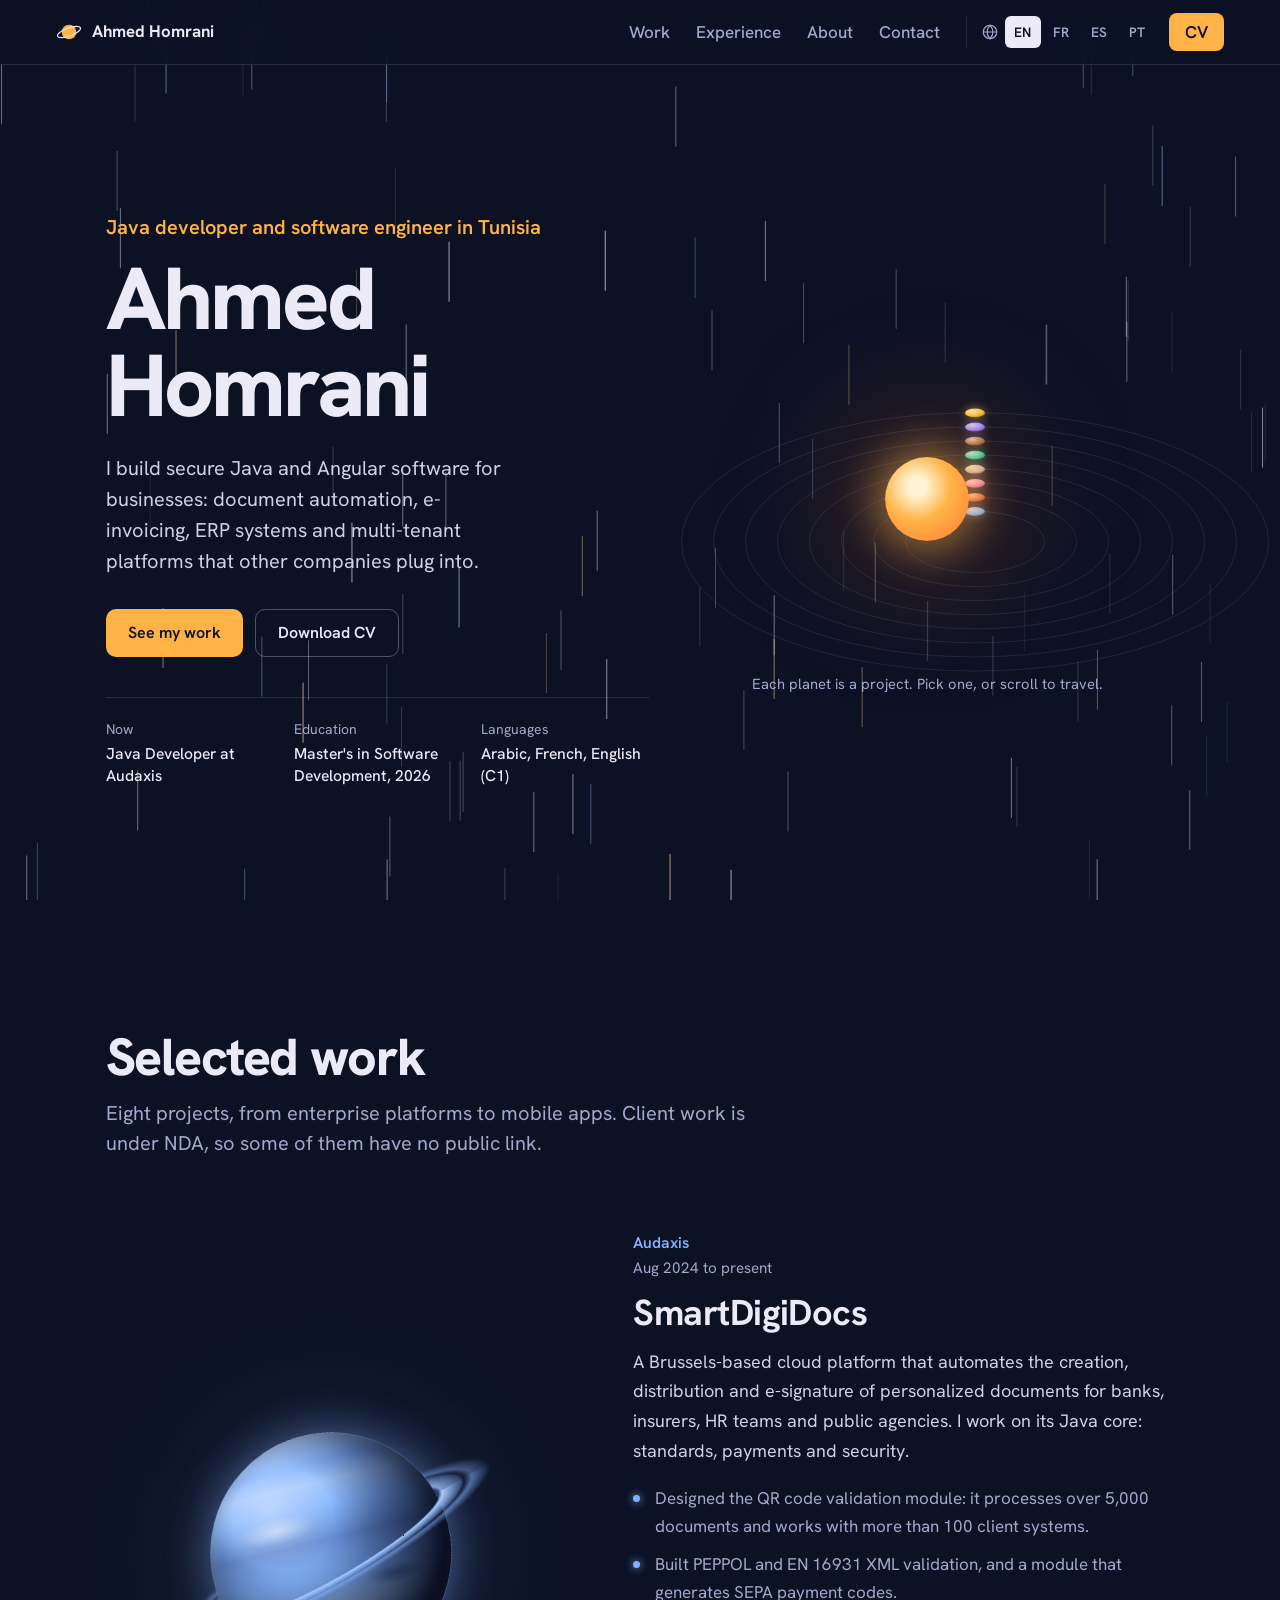
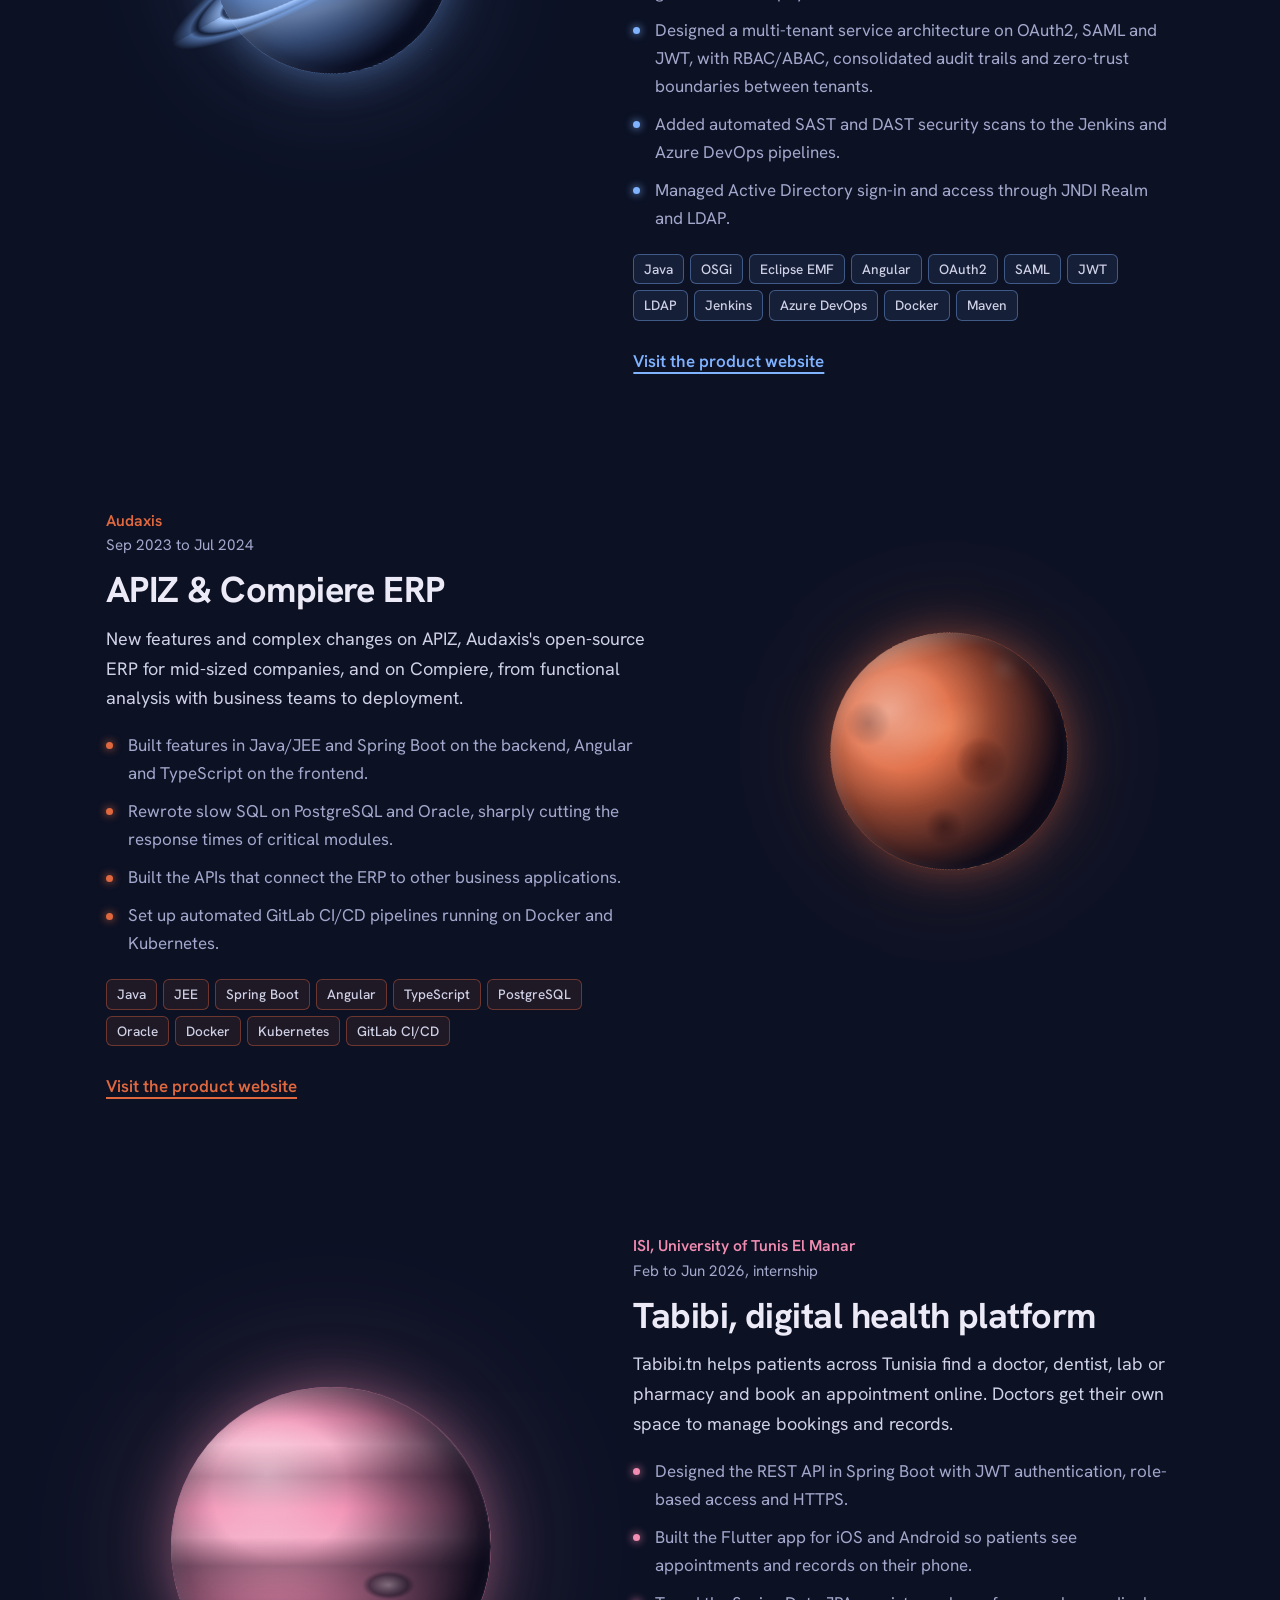
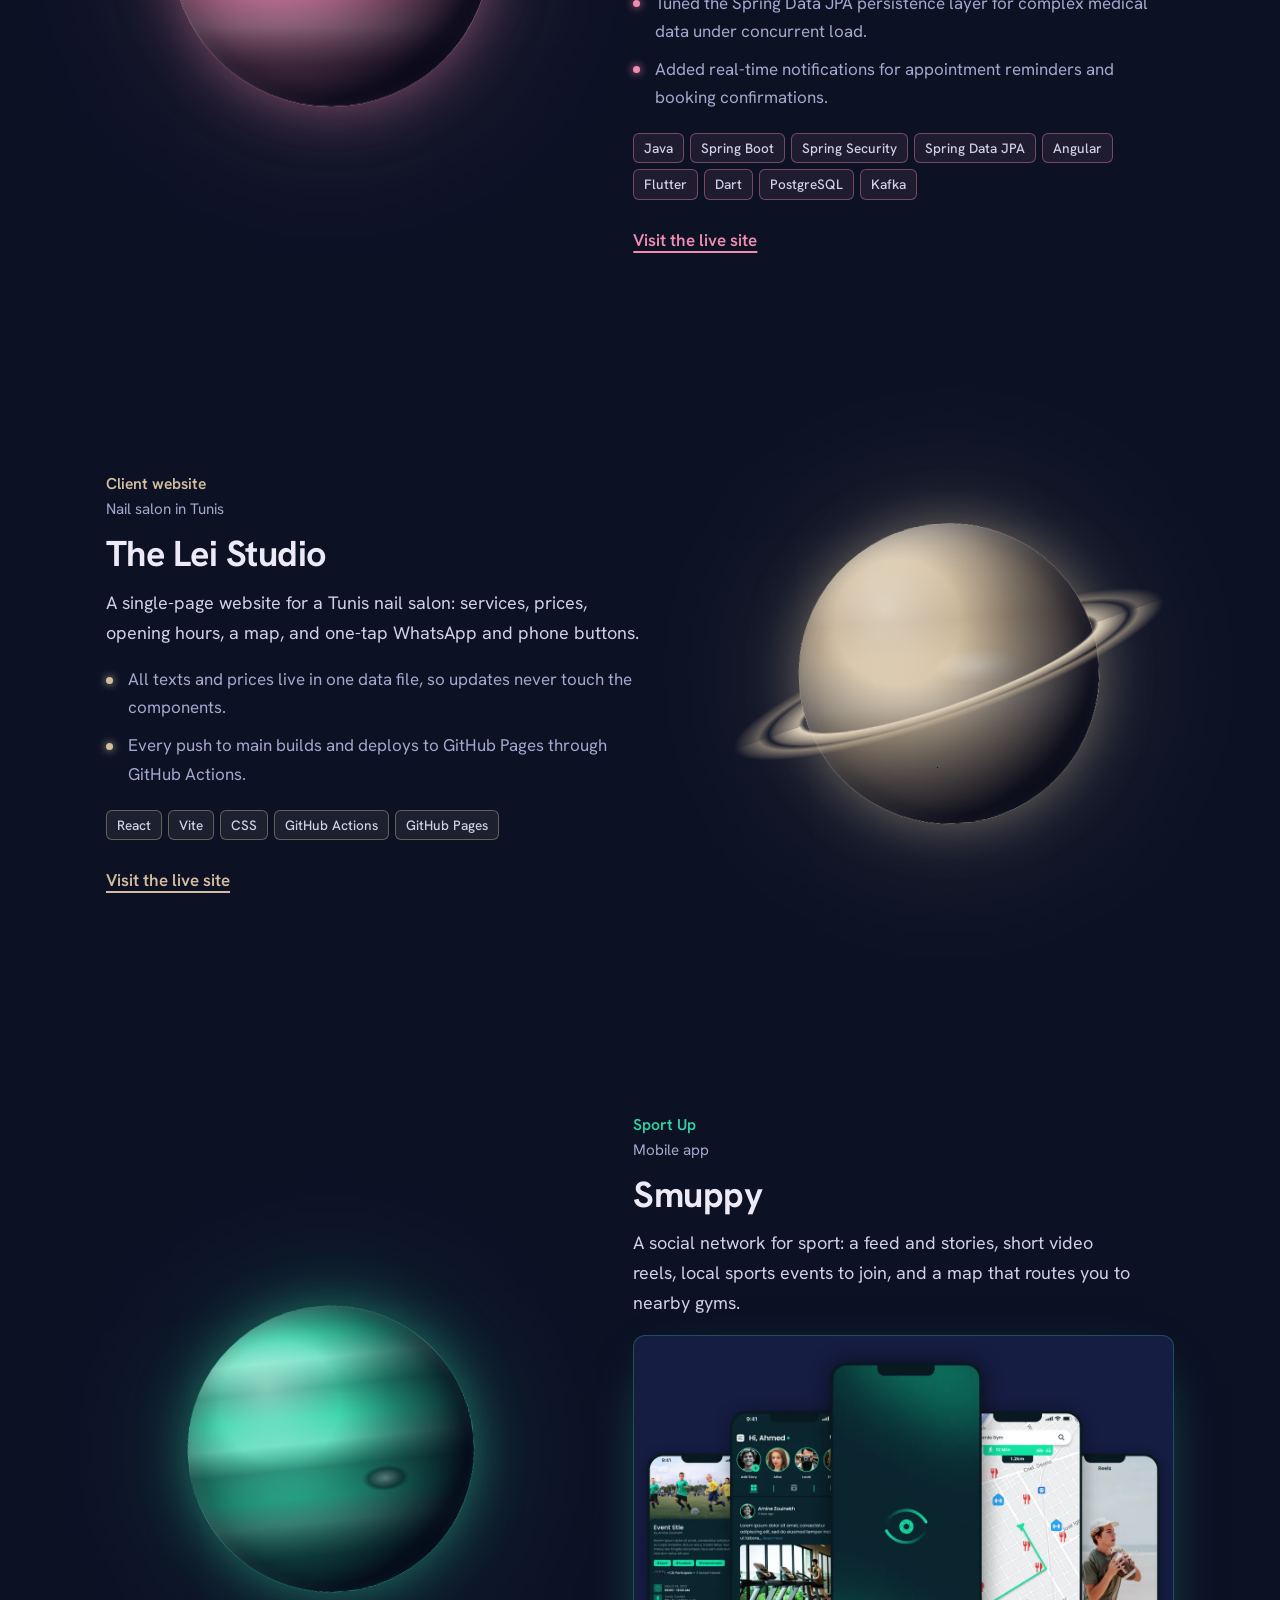
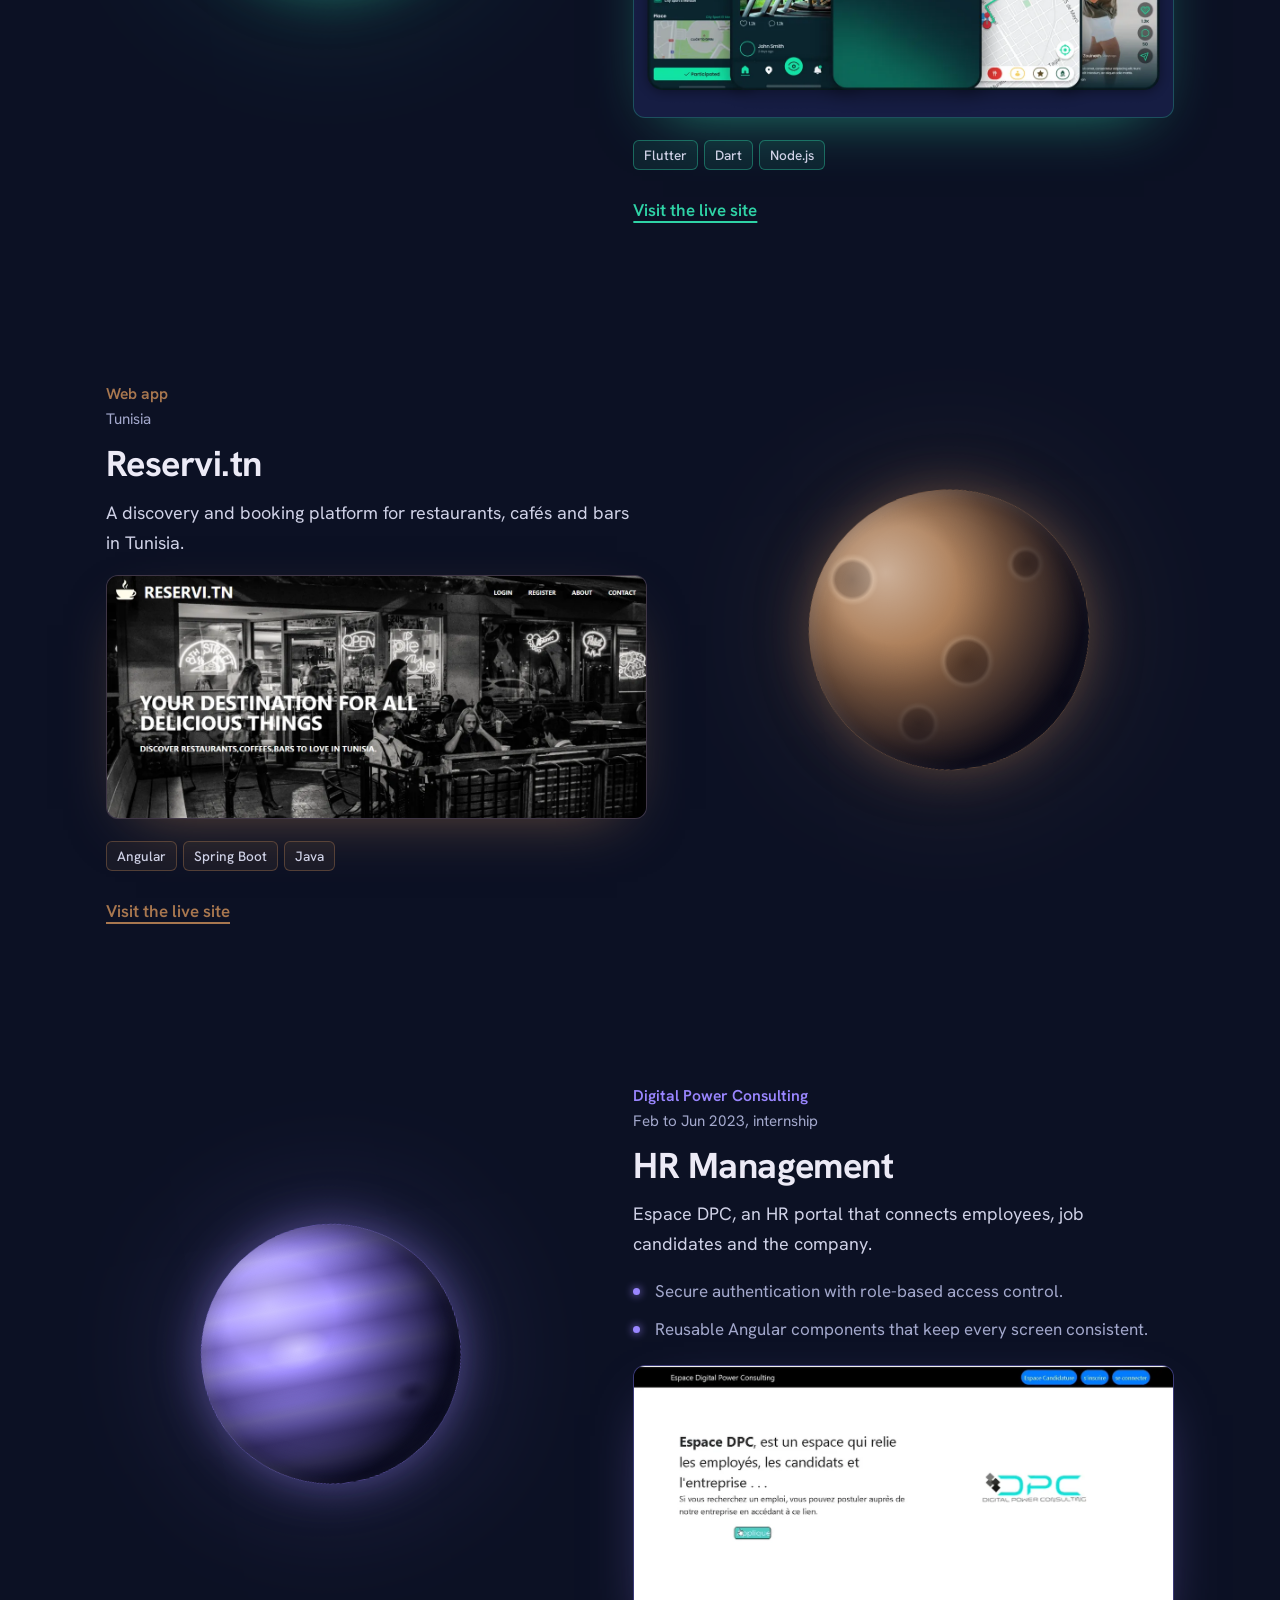
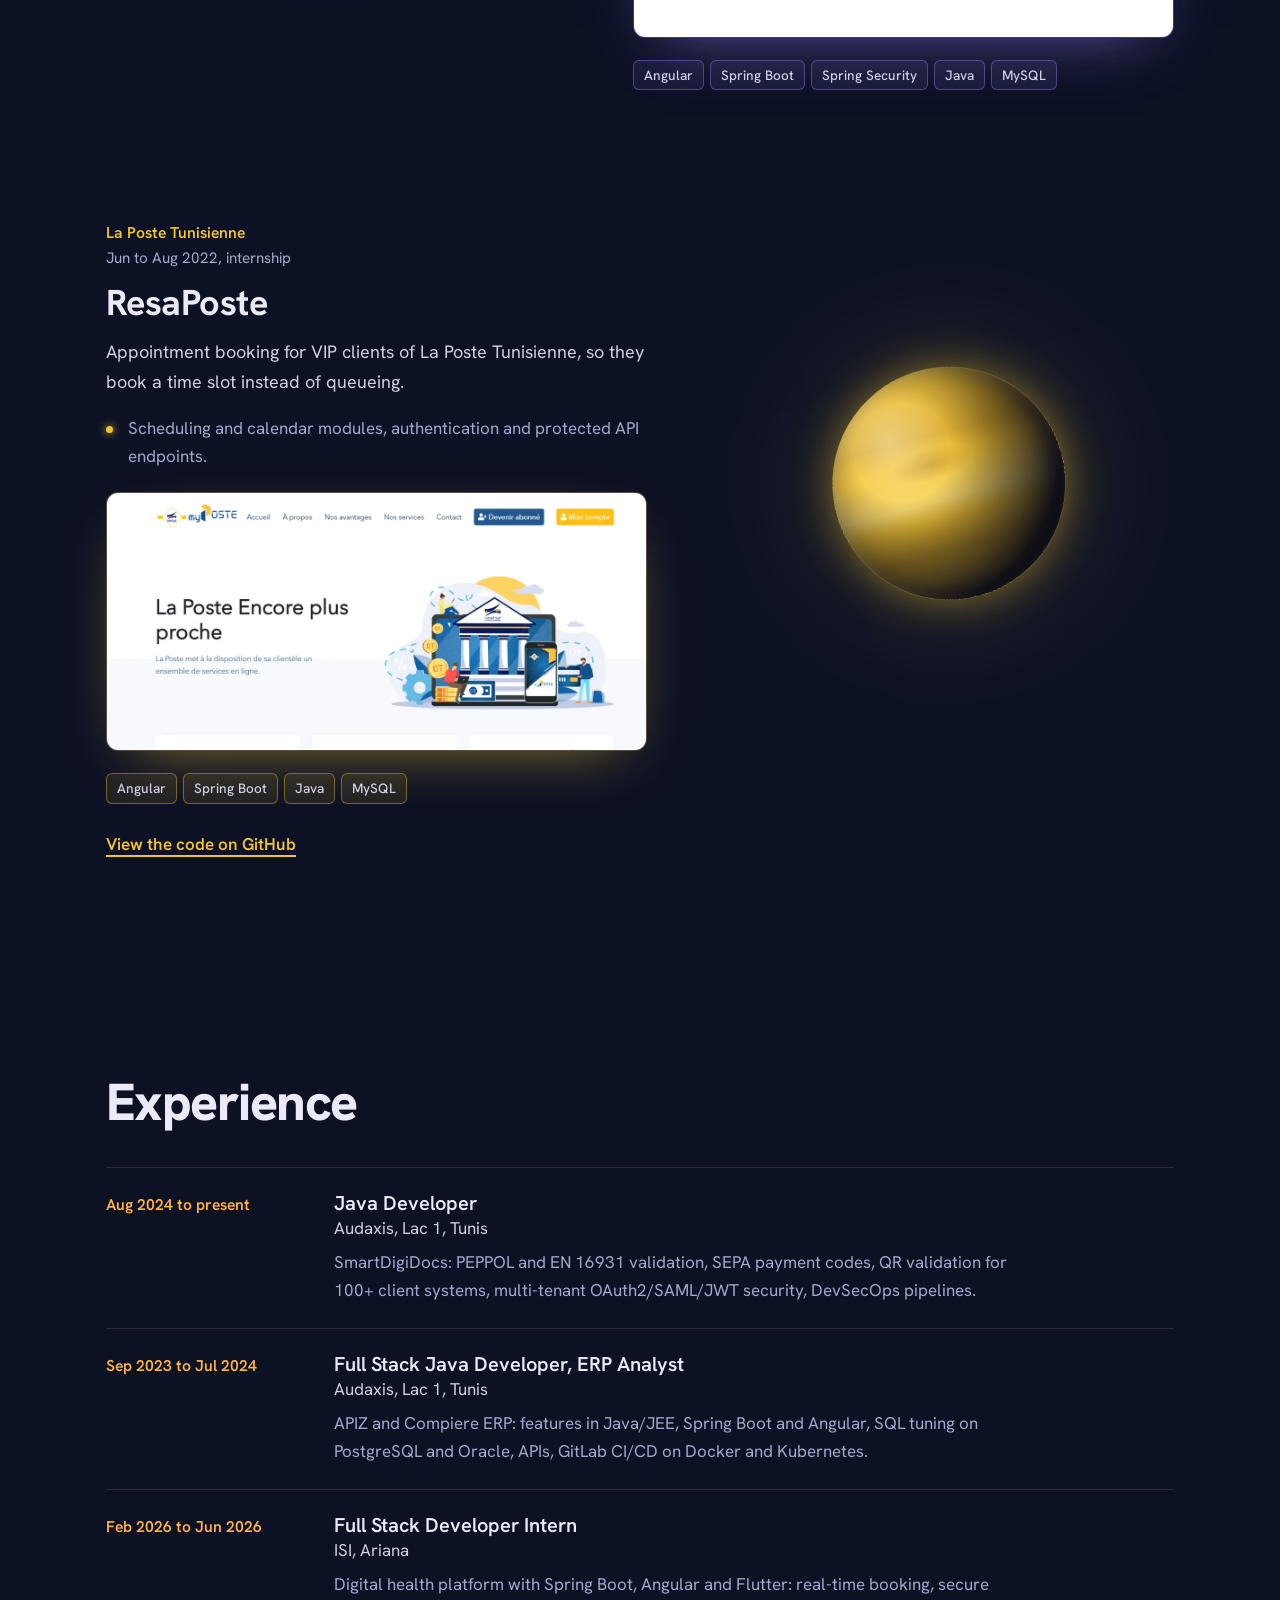
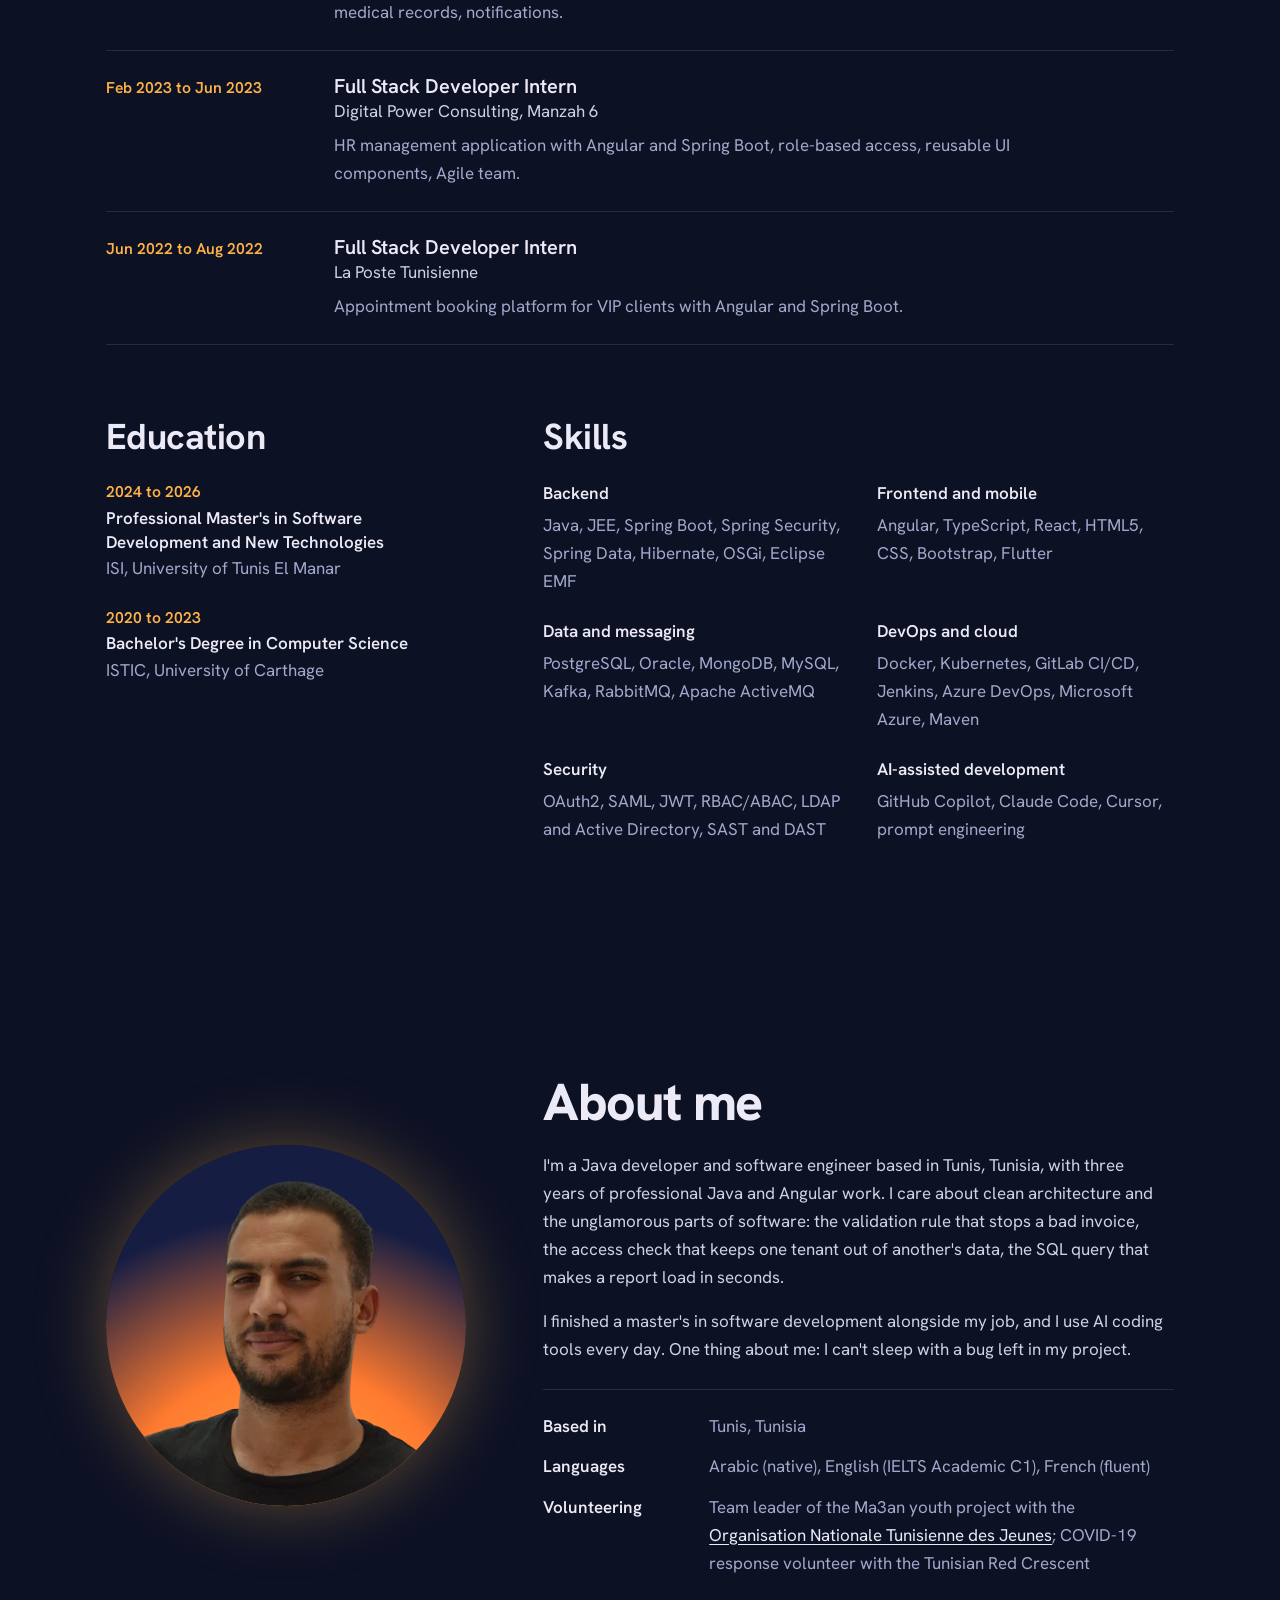
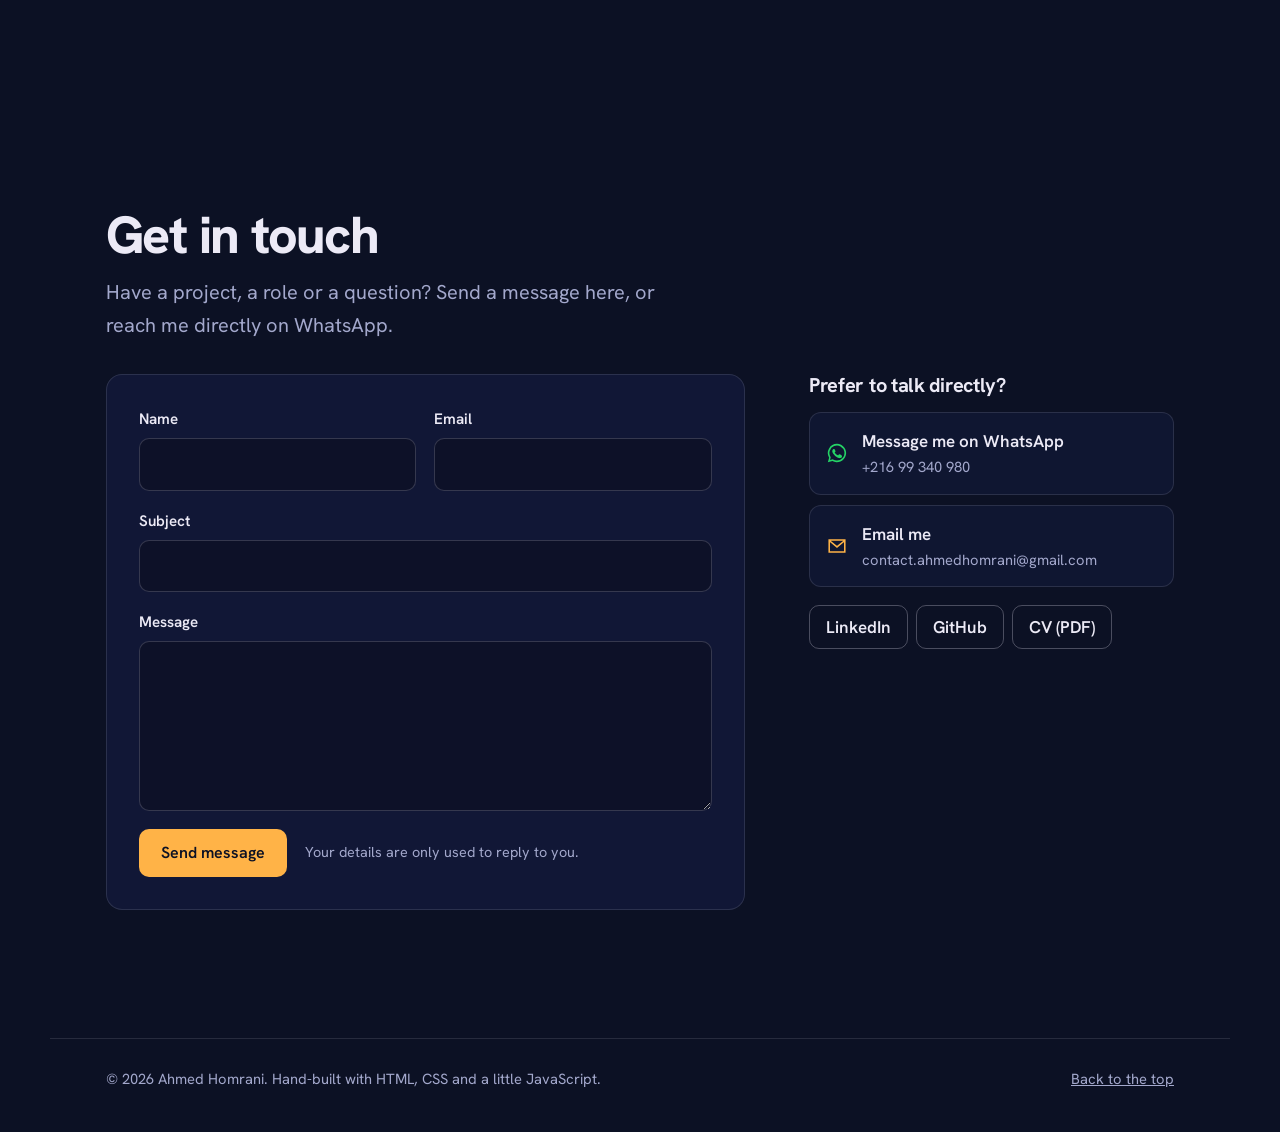
==== commit 3879866e: "chore: move canonical domain to ahmedhomrani.tn Canonical, hreflang, sitemap, JSON-LD, llms.txt, rob" ====
--- a/index.html
+++ b/index.html
@@ -7,12 +7,12 @@
   <meta name="description" content="Ahmed Homrani, Java developer and software engineer in Tunis, Tunisia. Spring Boot and Angular: document automation, ERP, PEPPOL e-invoicing, Flutter apps.">
   <meta name="author" content="Ahmed Homrani">
   <meta name="robots" content="index, follow, max-image-preview:large, max-snippet:-1, max-video-preview:-1">
-  <link rel="canonical" href="https://ahmedhomrani.github.io/">
-  <link rel="alternate" hreflang="en" href="https://ahmedhomrani.github.io/">
-  <link rel="alternate" hreflang="fr" href="https://ahmedhomrani.github.io/fr/">
-  <link rel="alternate" hreflang="es" href="https://ahmedhomrani.github.io/es/">
-  <link rel="alternate" hreflang="pt" href="https://ahmedhomrani.github.io/pt/">
-  <link rel="alternate" hreflang="x-default" href="https://ahmedhomrani.github.io/">
+  <link rel="canonical" href="https://ahmedhomrani.tn/">
+  <link rel="alternate" hreflang="en" href="https://ahmedhomrani.tn/">
+  <link rel="alternate" hreflang="fr" href="https://ahmedhomrani.tn/fr/">
+  <link rel="alternate" hreflang="es" href="https://ahmedhomrani.tn/es/">
+  <link rel="alternate" hreflang="pt" href="https://ahmedhomrani.tn/pt/">
+  <link rel="alternate" hreflang="x-default" href="https://ahmedhomrani.tn/">
   <meta name="theme-color" content="#0c1124">
   <meta name="color-scheme" content="dark">
 
@@ -20,8 +20,8 @@
   <meta property="og:site_name" content="Ahmed Homrani">
   <meta property="og:title" content="Ahmed Homrani | Java Developer &amp; Software Engineer, Tunisia">
   <meta property="og:description" content="Full stack Java developer at Audaxis in Tunis. Spring Boot, Angular, document automation, ERP, secure multi-tenant platforms and mobile apps.">
-  <meta property="og:url" content="https://ahmedhomrani.github.io/">
-  <meta property="og:image" content="https://ahmedhomrani.github.io/assets/img/og-en.png">
+  <meta property="og:url" content="https://ahmedhomrani.tn/">
+  <meta property="og:image" content="https://ahmedhomrani.tn/assets/img/og-en.png">
   <meta property="og:image:width" content="1200">
   <meta property="og:image:height" content="630">
   <meta property="og:image:alt" content="Ahmed Homrani, full stack Java developer, with planets representing his projects">
@@ -35,7 +35,7 @@
   <meta name="twitter:card" content="summary_large_image">
   <meta name="twitter:title" content="Ahmed Homrani | Java Developer &amp; Software Engineer, Tunisia">
   <meta name="twitter:description" content="Full stack Java developer at Audaxis in Tunis. Spring Boot, Angular, document automation, ERP, secure multi-tenant platforms and mobile apps.">
-  <meta name="twitter:image" content="https://ahmedhomrani.github.io/assets/img/og-en.png">
+  <meta name="twitter:image" content="https://ahmedhomrani.tn/assets/img/og-en.png">
   <meta name="twitter:image:alt" content="Ahmed Homrani, full stack Java developer, with planets representing his projects">
 
   <link rel="icon" href="/favicon.ico" sizes="32x32">
@@ -60,8 +60,8 @@
   "@graph": [
     {
       "@type": "WebSite",
-      "@id": "https://ahmedhomrani.github.io/#website",
-      "url": "https://ahmedhomrani.github.io/",
+      "@id": "https://ahmedhomrani.tn/#website",
+      "url": "https://ahmedhomrani.tn/",
       "name": "Ahmed Homrani",
       "inLanguage": [
         "en",
@@ -70,32 +70,32 @@
         "pt-BR"
       ],
       "publisher": {
-        "@id": "https://ahmedhomrani.github.io/#person"
+        "@id": "https://ahmedhomrani.tn/#person"
       }
     },
     {
       "@type": "ProfilePage",
-      "@id": "https://ahmedhomrani.github.io/#profile",
-      "url": "https://ahmedhomrani.github.io/",
+      "@id": "https://ahmedhomrani.tn/#profile",
+      "url": "https://ahmedhomrani.tn/",
       "name": "Ahmed Homrani | Java Developer & Software Engineer in Tunisia",
       "description": "Ahmed Homrani, Java developer and software engineer in Tunis, Tunisia. Spring Boot and Angular: document automation, ERP, PEPPOL e-invoicing, Flutter apps.",
       "inLanguage": "en",
       "isPartOf": {
-        "@id": "https://ahmedhomrani.github.io/#website"
+        "@id": "https://ahmedhomrani.tn/#website"
       },
       "mainEntity": {
-        "@id": "https://ahmedhomrani.github.io/#person"
+        "@id": "https://ahmedhomrani.tn/#person"
       },
       "dateModified": "2026-10-07"
     },
     {
       "@type": "Person",
-      "@id": "https://ahmedhomrani.github.io/#person",
+      "@id": "https://ahmedhomrani.tn/#person",
       "name": "Ahmed Homrani",
       "givenName": "Ahmed",
       "familyName": "Homrani",
-      "url": "https://ahmedhomrani.github.io/",
-      "image": "https://ahmedhomrani.github.io/assets/img/ahmed-homrani.webp",
+      "url": "https://ahmedhomrani.tn/",
+      "image": "https://ahmedhomrani.tn/assets/img/ahmed-homrani.webp",
       "email": "mailto:contact.ahmedhomrani@gmail.com",
       "telephone": "+21699340980",
       "jobTitle": [
@@ -201,7 +201,7 @@
     },
     {
       "@type": "ItemList",
-      "@id": "https://ahmedhomrani.github.io/#projects",
+      "@id": "https://ahmedhomrani.tn/#projects",
       "name": "Selected work",
       "itemListElement": [
         {
@@ -213,7 +213,7 @@
             "description": "A Brussels-based cloud platform that automates the creation, distribution and e-signature of personalized documents for banks, insurers, HR teams and public agencies. I work on its Java core: standards, payments and security.",
             "url": "https://www.smartdigidocs.com/",
             "creator": {
-              "@id": "https://ahmedhomrani.github.io/#person"
+              "@id": "https://ahmedhomrani.tn/#person"
             },
             "keywords": "Java, OSGi, Eclipse EMF, Angular, OAuth2, SAML, JWT, LDAP, Jenkins, Azure DevOps, Docker, Maven",
             "inLanguage": "en",
@@ -230,7 +230,7 @@
             "description": "New features and complex changes on APIZ, Audaxis's open-source ERP for mid-sized companies, and on Compiere, from functional analysis with business teams to deployment.",
             "url": "https://www.apiz-erp.com/",
             "creator": {
-              "@id": "https://ahmedhomrani.github.io/#person"
+              "@id": "https://ahmedhomrani.tn/#person"
             },
             "keywords": "Java, JEE, Spring Boot, Angular, TypeScript, PostgreSQL, Oracle, Docker, Kubernetes, GitLab CI/CD",
             "inLanguage": "en",
@@ -247,7 +247,7 @@
             "description": "Tabibi.tn helps patients across Tunisia find a doctor, dentist, lab or pharmacy and book an appointment online. Doctors get their own space to manage bookings and records.",
             "url": "https://tabibi.tn/",
             "creator": {
-              "@id": "https://ahmedhomrani.github.io/#person"
+              "@id": "https://ahmedhomrani.tn/#person"
             },
             "keywords": "Java, Spring Boot, Spring Security, Spring Data JPA, Angular, Flutter, Dart, PostgreSQL, Kafka",
             "inLanguage": "en",
@@ -262,9 +262,9 @@
             "@type": "WebSite",
             "name": "The Lei Studio",
             "description": "A single-page website for a Tunis nail salon: services, prices, opening hours, a map, and one-tap WhatsApp and phone buttons.",
-            "url": "https://ahmedhomrani.github.io/the-lei-studio/",
+            "url": "https://ahmedhomrani.tn/the-lei-studio/",
             "creator": {
-              "@id": "https://ahmedhomrani.github.io/#person"
+              "@id": "https://ahmedhomrani.tn/#person"
             },
             "keywords": "React, Vite, CSS, GitHub Actions, GitHub Pages",
             "inLanguage": "en"
@@ -279,7 +279,7 @@
             "description": "A social network for sport: a feed and stories, short video reels, local sports events to join, and a map that routes you to nearby gyms.",
             "url": "https://www.smuppy.com/",
             "creator": {
-              "@id": "https://ahmedhomrani.github.io/#person"
+              "@id": "https://ahmedhomrani.tn/#person"
             },
             "keywords": "Flutter, Dart, Node.js",
             "inLanguage": "en",
@@ -296,7 +296,7 @@
             "description": "A discovery and booking platform for restaurants, cafés and bars in Tunisia.",
             "url": "https://www.reservi.tn",
             "creator": {
-              "@id": "https://ahmedhomrani.github.io/#person"
+              "@id": "https://ahmedhomrani.tn/#person"
             },
             "keywords": "Angular, Spring Boot, Java",
             "inLanguage": "en",
@@ -311,9 +311,9 @@
             "@type": "WebApplication",
             "name": "HR Management",
             "description": "Espace DPC, an HR portal that connects employees, job candidates and the company.",
-            "url": "https://ahmedhomrani.github.io/#hr",
+            "url": "https://ahmedhomrani.tn/#hr",
             "creator": {
-              "@id": "https://ahmedhomrani.github.io/#person"
+              "@id": "https://ahmedhomrani.tn/#person"
             },
             "keywords": "Angular, Spring Boot, Spring Security, Java, MySQL",
             "inLanguage": "en",
@@ -328,9 +328,9 @@
             "@type": "WebApplication",
             "name": "ResaPoste",
             "description": "Appointment booking for VIP clients of La Poste Tunisienne, so they book a time slot instead of queueing.",
-            "url": "https://ahmedhomrani.github.io/#resaposte",
+            "url": "https://ahmedhomrani.tn/#resaposte",
             "creator": {
-              "@id": "https://ahmedhomrani.github.io/#person"
+              "@id": "https://ahmedhomrani.tn/#person"
             },
             "keywords": "Angular, Spring Boot, Java, MySQL",
             "inLanguage": "en",
@@ -509,7 +509,7 @@
           <ul class="stack" aria-label="Tech stack">
             <li>React</li><li>Vite</li><li>CSS</li><li>GitHub Actions</li><li>GitHub Pages</li>
           </ul>
-          <p class="links"><a href="https://ahmedhomrani.github.io/the-lei-studio/" target="_blank" rel="noopener">Visit the live site<span class="sr"> (opens in a new tab)</span></a></p>
+          <p class="links"><a href="https://ahmedhomrani.tn/the-lei-studio/" target="_blank" rel="noopener">Visit the live site<span class="sr"> (opens in a new tab)</span></a></p>
         </div>
       </article>
 
@@ -713,7 +713,7 @@
           <!-- FormSubmit settings -->
           <input type="hidden" name="_subject" value="New message from your portfolio (EN)">
           <input type="hidden" name="_template" value="table">
-          <input type="hidden" name="_next" value="https://ahmedhomrani.github.io/?sent=1#contact">
+          <input type="hidden" name="_next" value="https://ahmedhomrani.tn/?sent=1#contact">
           <input type="hidden" name="language" value="en">
           <div class="hp" aria-hidden="true"><label>Leave empty<input type="text" name="_honey" tabindex="-1" autocomplete="off"></label></div>
 
@@ -727,7 +727,7 @@
 
         <aside class="direct" aria-labelledby="direct-title">
           <h3 id="direct-title">Prefer to talk directly?</h3>
-          <a class="direct-link direct-wa" href="https://wa.me/21699340980?text=Hello%20Ahmed%2C%20I%27m%20contacting%20you%20from%20your%20website%20%28ahmedhomrani.github.io%29." target="_blank" rel="noopener">
+          <a class="direct-link direct-wa" href="https://wa.me/21699340980?text=Hello%20Ahmed%2C%20I%27m%20contacting%20you%20from%20your%20website%20%28ahmedhomrani.tn%29." target="_blank" rel="noopener">
             <svg viewBox="0 0 24 24" width="22" height="22" aria-hidden="true"><path fill="currentColor" d="M12 2a10 10 0 0 0-8.6 15.1L2 22l5-1.3A10 10 0 1 0 12 2zm0 18.2c-1.5 0-3-.4-4.3-1.2l-.3-.2-3 .8.8-2.9-.2-.3A8.2 8.2 0 1 1 12 20.2zm4.5-6.1c-.2-.1-1.5-.7-1.7-.8-.2-.1-.4-.1-.6.1l-.8 1c-.1.2-.3.2-.5.1a6.7 6.7 0 0 1-3.3-2.9c-.2-.4.2-.4.7-1.3.1-.2 0-.3 0-.4l-.8-1.8c-.2-.5-.4-.4-.6-.4h-.5a1 1 0 0 0-.7.3 3 3 0 0 0-.9 2.2 5.2 5.2 0 0 0 1.1 2.7 11.8 11.8 0 0 0 4.5 4c1.7.7 2.3.8 3.2.6.5-.1 1.5-.6 1.7-1.2.2-.6.2-1.1.2-1.2-.1-.1-.3-.2-.5-.3z"/></svg>
             <span><strong>Message me on WhatsApp</strong><span class="direct-sub">+216 99 340 980</span></span>
           </a>
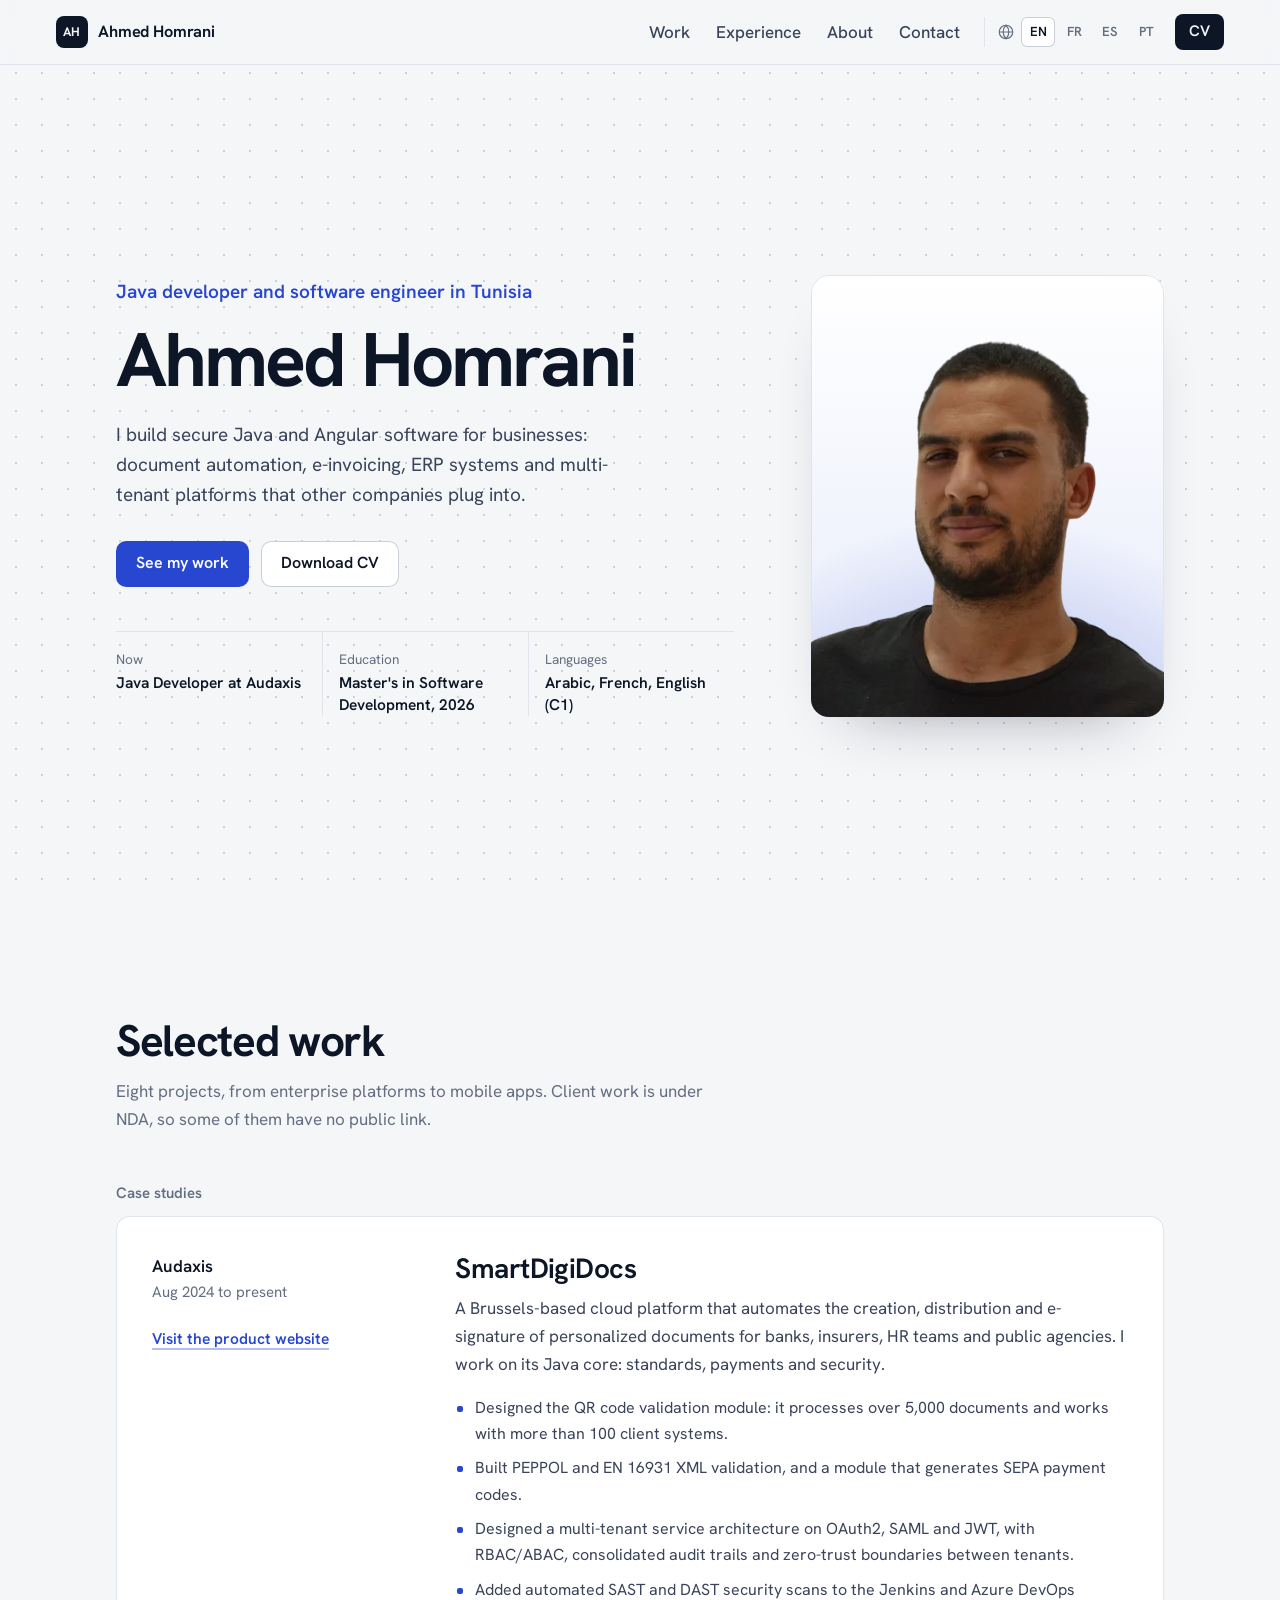
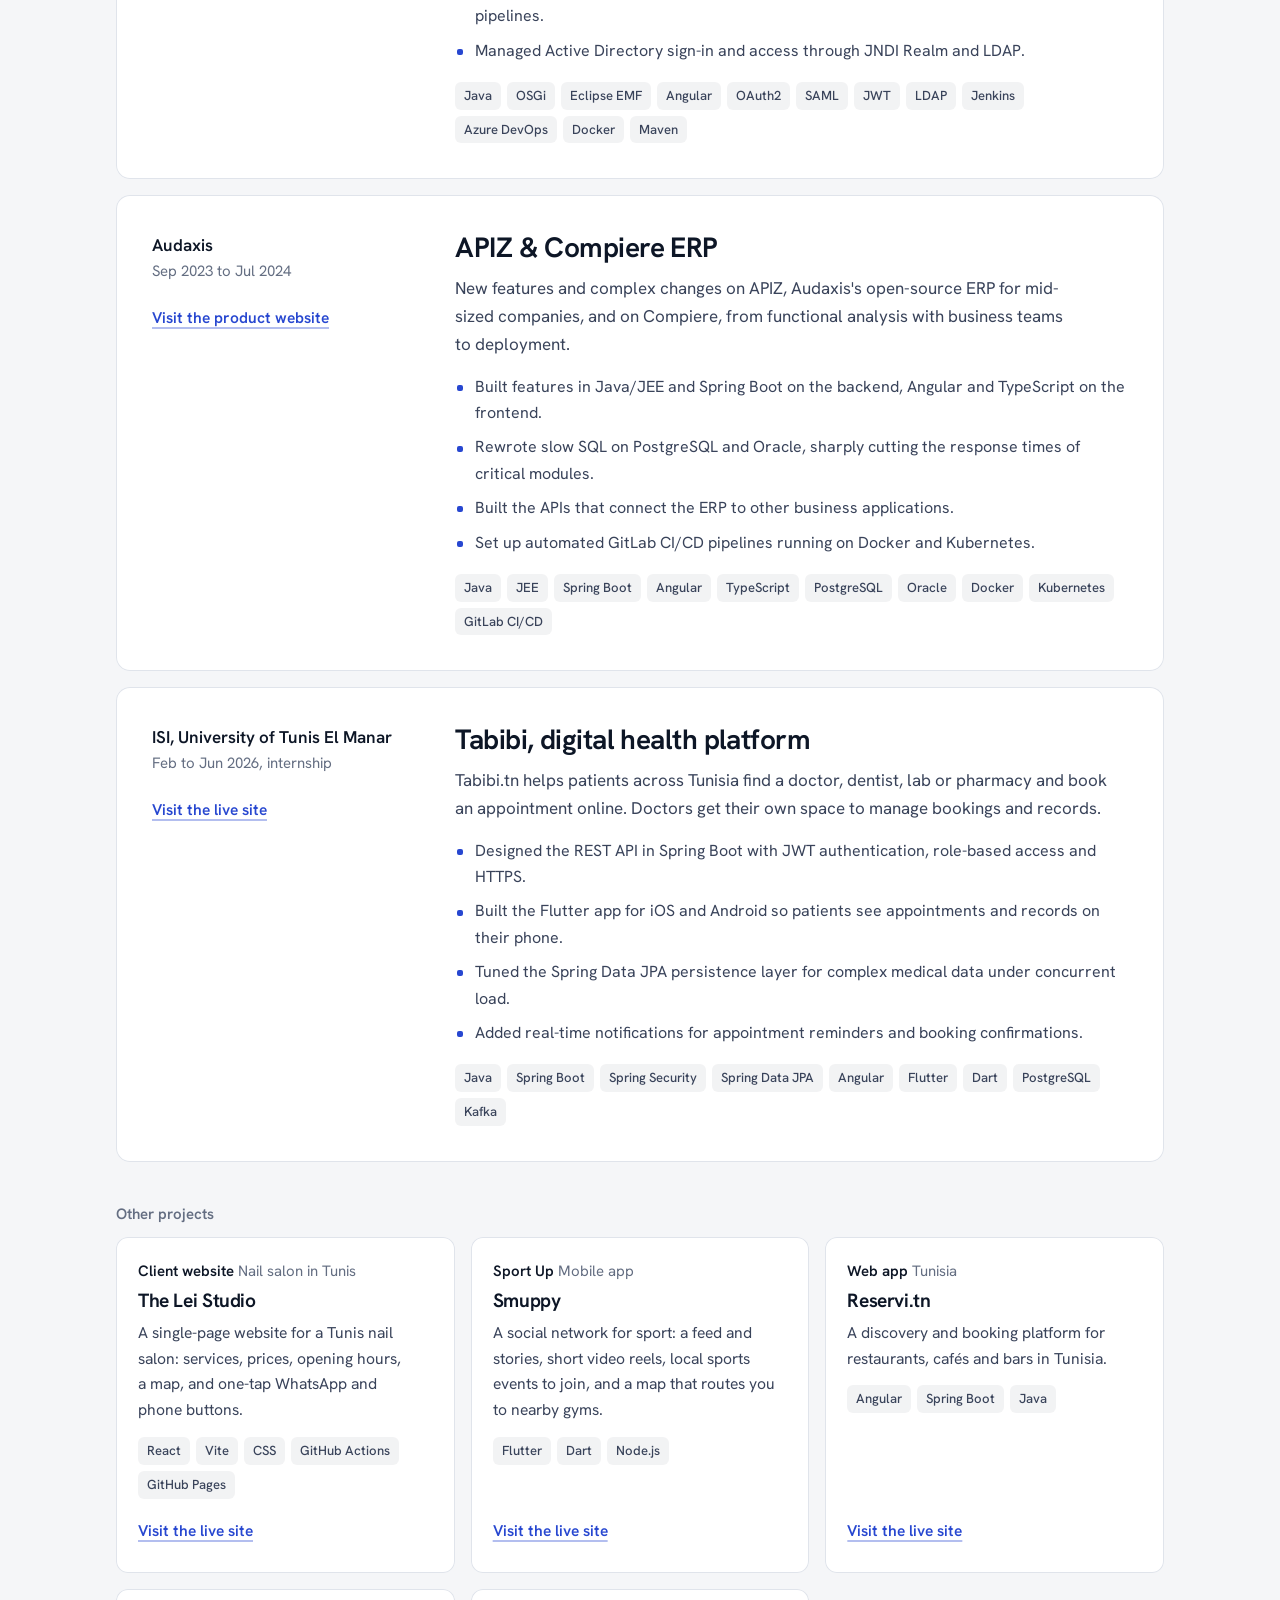
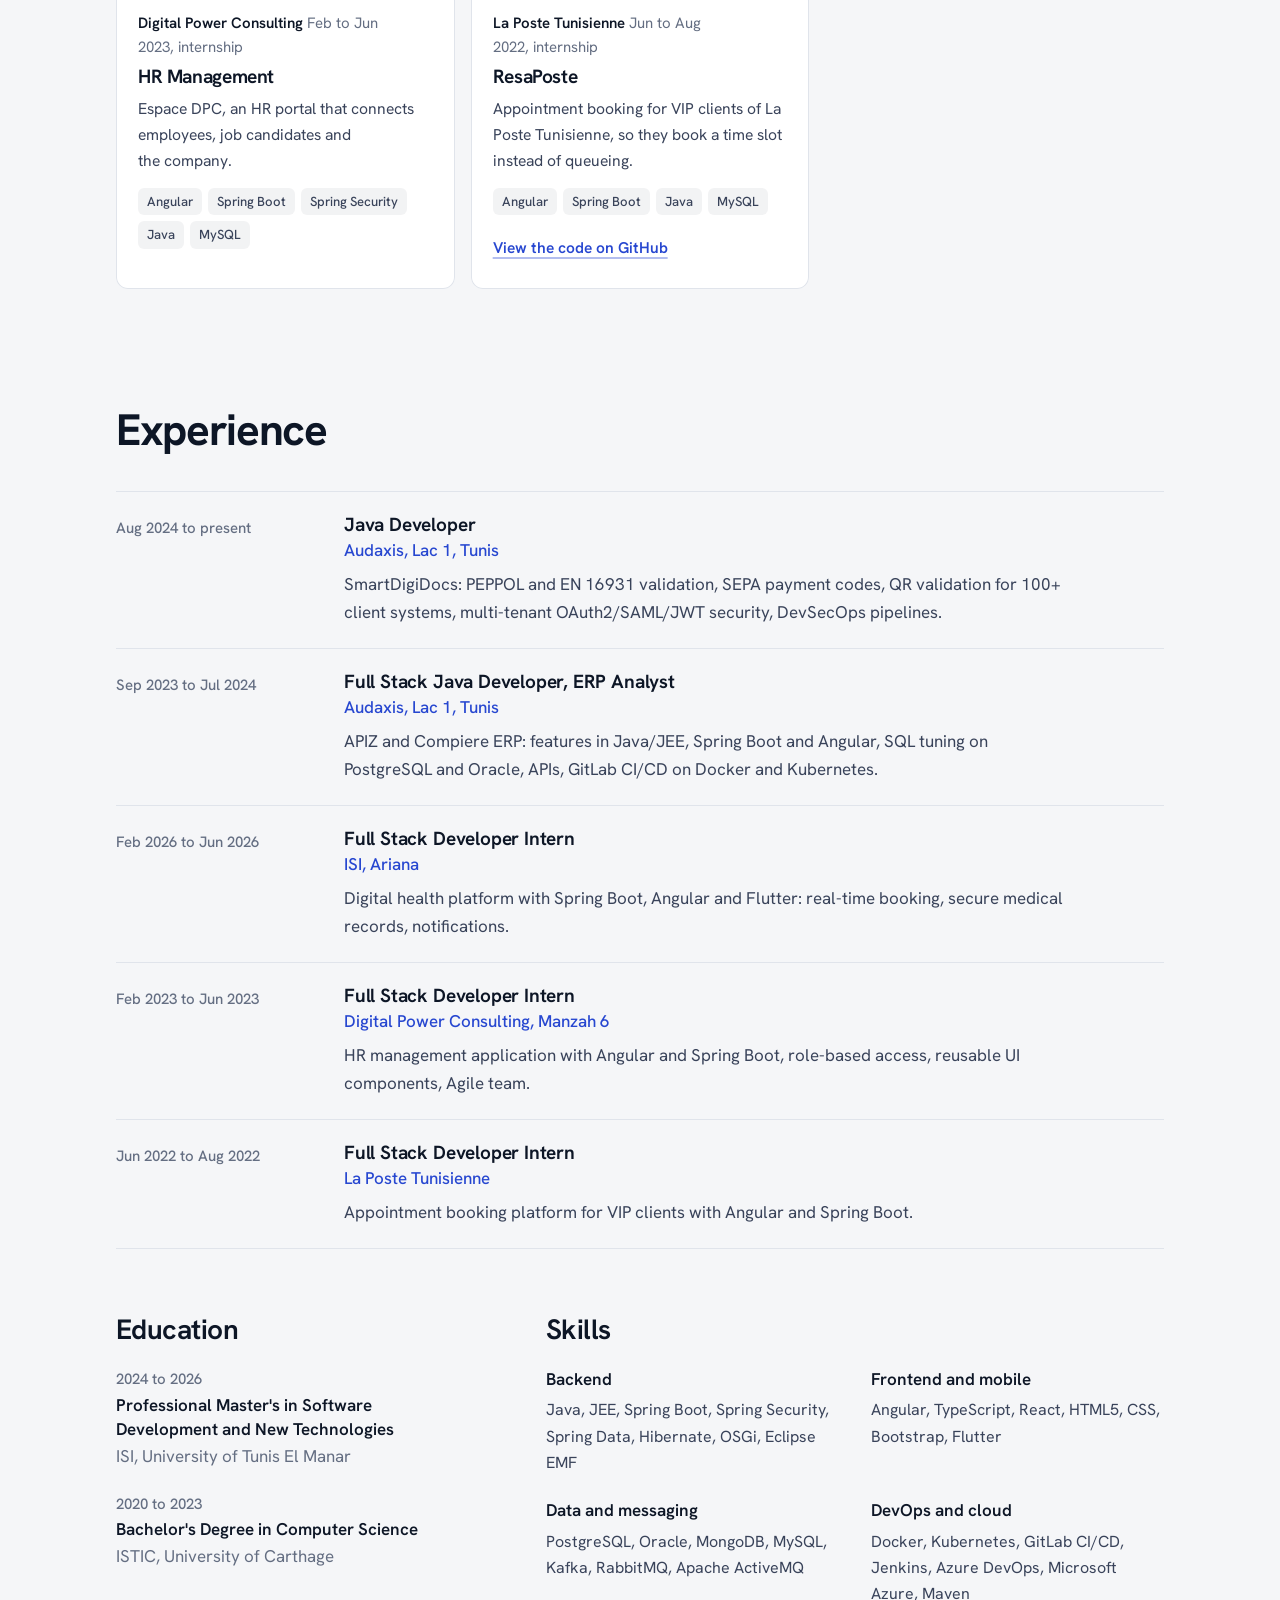
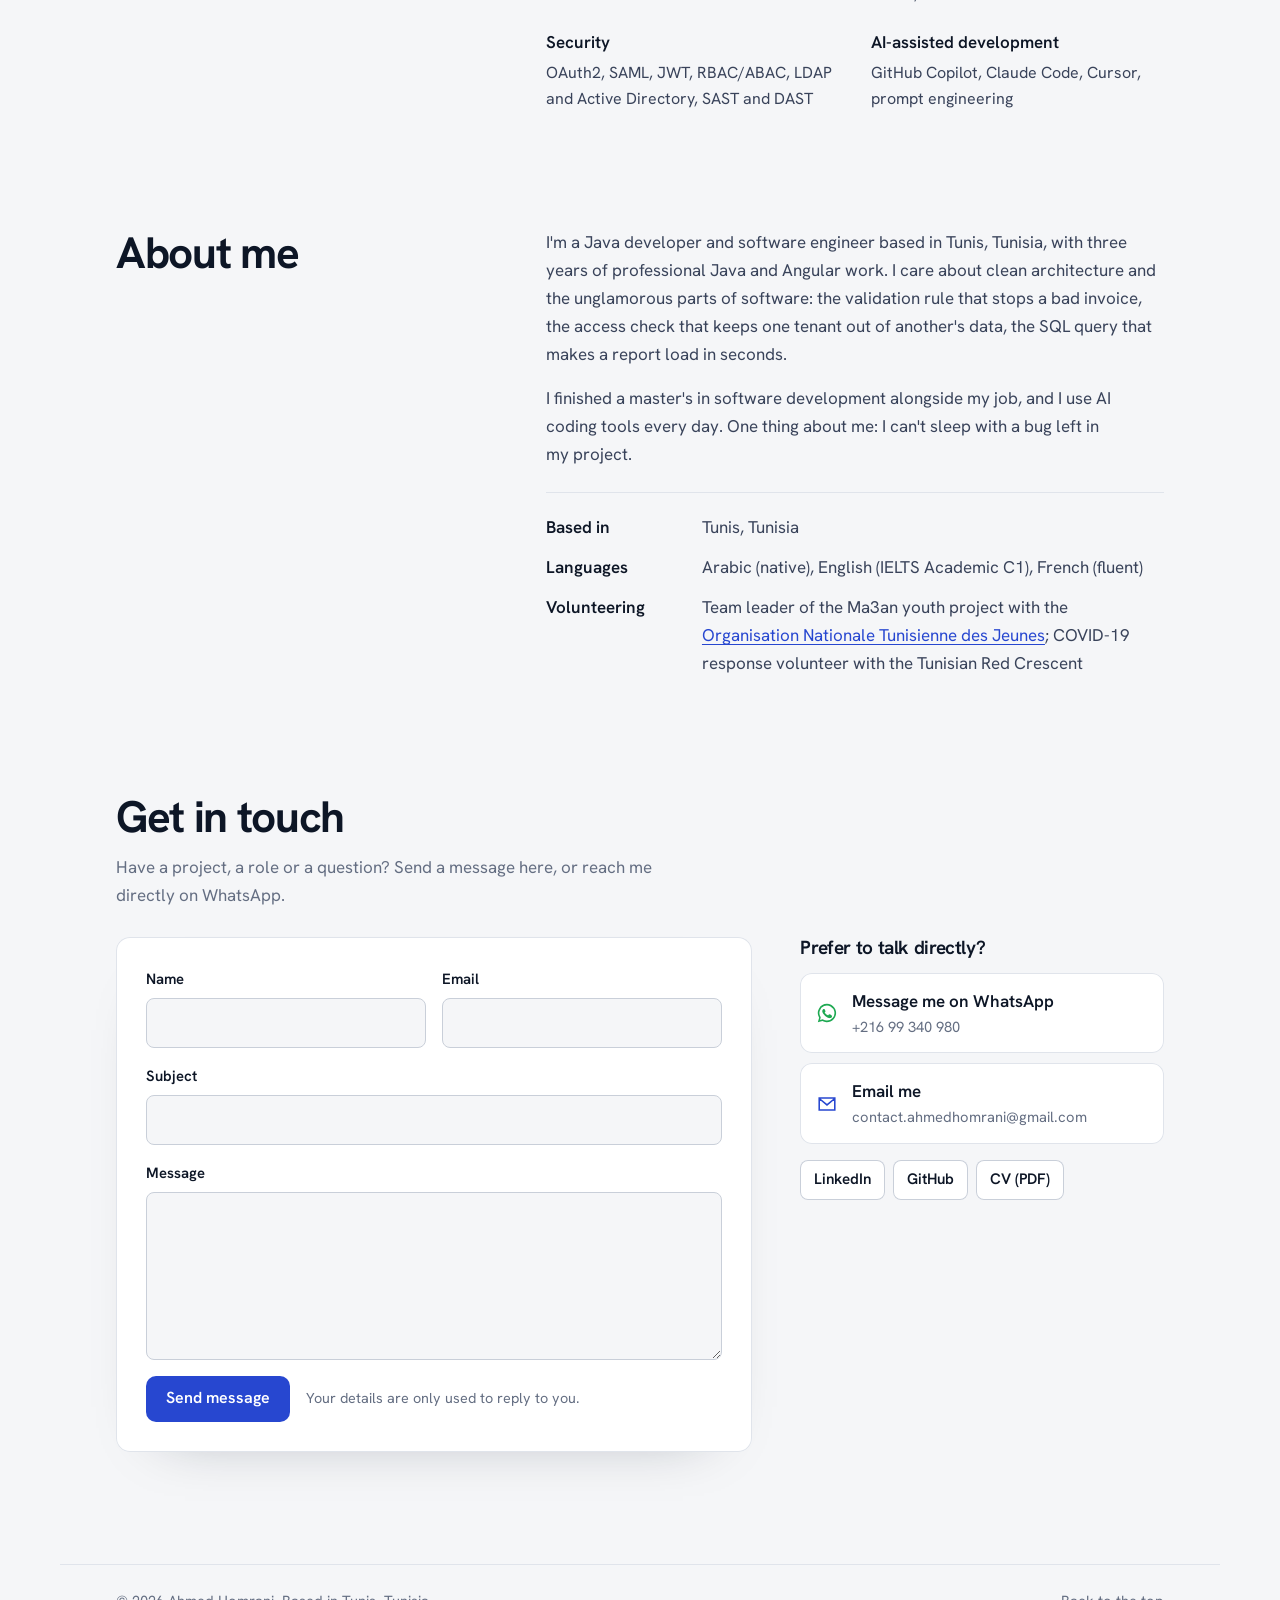
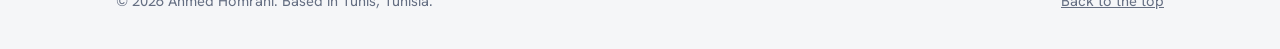
==== commit 35af55ad: "feat: professional redesign, pointer-reactive dot grid, no planets - Light/dark themes, single typef" ====
--- a/index.html
+++ b/index.html
@@ -13,8 +13,9 @@
   <link rel="alternate" hreflang="es" href="https://ahmedhomrani.tn/es/">
   <link rel="alternate" hreflang="pt" href="https://ahmedhomrani.tn/pt/">
   <link rel="alternate" hreflang="x-default" href="https://ahmedhomrani.tn/">
-  <meta name="theme-color" content="#0c1124">
-  <meta name="color-scheme" content="dark">
+  <meta name="theme-color" content="#f5f6f8" media="(prefers-color-scheme: light)">
+  <meta name="theme-color" content="#0b1019" media="(prefers-color-scheme: dark)">
+  <meta name="color-scheme" content="light dark">
 
   <meta property="og:type" content="profile">
   <meta property="og:site_name" content="Ahmed Homrani">
@@ -24,7 +25,7 @@
   <meta property="og:image" content="https://ahmedhomrani.tn/assets/img/og-en.png">
   <meta property="og:image:width" content="1200">
   <meta property="og:image:height" content="630">
-  <meta property="og:image:alt" content="Ahmed Homrani, full stack Java developer, with planets representing his projects">
+  <meta property="og:image:alt" content="Ahmed Homrani, Java developer and software engineer in Tunisia">
   <meta property="og:locale" content="en_US">
   <meta property="og:locale:alternate" content="fr_FR">
   <meta property="og:locale:alternate" content="es_ES">
@@ -36,7 +37,7 @@
   <meta name="twitter:title" content="Ahmed Homrani | Java Developer &amp; Software Engineer, Tunisia">
   <meta name="twitter:description" content="Full stack Java developer at Audaxis in Tunis. Spring Boot, Angular, document automation, ERP, secure multi-tenant platforms and mobile apps.">
   <meta name="twitter:image" content="https://ahmedhomrani.tn/assets/img/og-en.png">
-  <meta name="twitter:image:alt" content="Ahmed Homrani, full stack Java developer, with planets representing his projects">
+  <meta name="twitter:image:alt" content="Ahmed Homrani, Java developer and software engineer in Tunisia">
 
   <link rel="icon" href="/favicon.ico" sizes="32x32">
   <link rel="icon" href="/favicon.svg" type="image/svg+xml">
@@ -48,11 +49,10 @@
   <link rel="me" href="https://github.com/ahmedhomrani">
   <link rel="me" href="https://www.linkedin.com/in/ahmed-homrani">
 
-  <link rel="preload" href="/assets/fonts/bricolage-grotesque-latin-wght.woff2" as="font" type="font/woff2" crossorigin>
   <link rel="preload" href="/assets/fonts/hanken-grotesk-latin-wght.woff2" as="font" type="font/woff2" crossorigin>
   <script>document.documentElement.classList.add('js')</script>
-  <link rel="stylesheet" href="/assets/css/main.css?v=20261007">
-  <script src="/assets/js/main.js?v=20261007" defer></script>
+  <link rel="stylesheet" href="/assets/css/main.css?v=20261008">
+  <script src="/assets/js/main.js?v=20261008" defer></script>
 
   <script type="application/ld+json">
 {
@@ -86,7 +86,7 @@
       "mainEntity": {
         "@id": "https://ahmedhomrani.tn/#person"
       },
-      "dateModified": "2026-10-07"
+      "dateModified": "2026-10-08"
     },
     {
       "@type": "Person",
@@ -347,11 +347,11 @@
 </head>
 <body>
   <a class="skip" href="#main">Skip to content</a>
-  <canvas id="stars" aria-hidden="true"></canvas>
+  <canvas id="field" aria-hidden="true"></canvas>
 
   <header class="nav" id="top">
     <a class="brand" href="/#top" aria-label="Ahmed Homrani, back to top">
-      <svg viewBox="0 0 32 32" width="26" height="26" aria-hidden="true"><circle cx="16" cy="16" r="9" fill="var(--sun)"/><ellipse cx="16" cy="16" rx="15" ry="5" fill="none" stroke="var(--starlight)" stroke-width="1.4" transform="rotate(-20 16 16)"/></svg>
+      <span class="brand-mark" aria-hidden="true">AH</span>
       <span>Ahmed Homrani</span>
     </a>
 
@@ -394,8 +394,8 @@
         <h1 id="hero-title">Ahmed Homrani</h1>
         <p class="lede">I build secure Java and Angular software for businesses: document automation, e-invoicing, ERP systems and multi-tenant platforms that other companies plug into.</p>
         <div class="cta">
-          <a class="btn btn-sun" href="#work">See my work</a>
-          <a class="btn btn-ghost" href="/assets/cv/ahmed-homrani-cv-en.pdf" download>Download CV</a>
+          <a class="btn btn-primary" href="#work">See my work</a>
+          <a class="btn btn-secondary" href="/assets/cv/ahmed-homrani-cv-en.pdf" download>Download CV</a>
         </div>
         <dl class="hero-facts">
           <div><dt>Now</dt><dd>Java Developer at Audaxis</dd></div>
@@ -403,198 +403,139 @@
           <div><dt>Languages</dt><dd>Arabic, French, English (C1)</dd></div>
         </dl>
       </div>
-
-      <div class="system" role="navigation" aria-label="Projects shown as planets">
-        <div class="sun" aria-hidden="true"></div>
-        <div class="orbits">
-          <div class="orbit" style="--r:70px;--t:13s;--d:-3s;--a:40deg"><a class="moon" href="#smartdigidocs" style="--c:#7fb2ff"><span>SmartDigiDocs</span></a></div>
-          <div class="orbit" style="--r:102px;--t:18s;--d:-11s;--a:160deg"><a class="moon" href="#erp" style="--c:#e0683f"><span>APIZ &amp; Compiere ERP</span></a></div>
-          <div class="orbit" style="--r:134px;--t:24s;--d:-6s;--a:280deg"><a class="moon" href="#health" style="--c:#f28cb1"><span>Tabibi, digital health platform</span></a></div>
-          <div class="orbit" style="--r:166px;--t:31s;--d:-22s;--a:100deg"><a class="moon" href="#lei" style="--c:#d3bf9f"><span>The Lei Studio</span></a></div>
-          <div class="orbit" style="--r:198px;--t:39s;--d:-30s;--a:220deg"><a class="moon" href="#smuppy" style="--c:#2fd3a6"><span>Smuppy</span></a></div>
-          <div class="orbit" style="--r:230px;--t:48s;--d:-9s;--a:340deg"><a class="moon" href="#reservi" style="--c:#a8774f"><span>Reservi.tn</span></a></div>
-          <div class="orbit" style="--r:262px;--t:58s;--d:-47s;--a:10deg"><a class="moon" href="#hr" style="--c:#9a86ff"><span>HR Management</span></a></div>
-          <div class="orbit" style="--r:294px;--t:70s;--d:-15s;--a:130deg"><a class="moon" href="#resaposte" style="--c:#f4c430"><span>ResaPoste</span></a></div>
-        </div>
-        <p class="system-hint">Each planet is a project. Pick one, or scroll to travel.</p>
-      </div>
+      <figure class="hero-portrait">
+        <img src="/assets/img/ahmed-homrani.webp" width="534" height="467" fetchpriority="high" decoding="async" alt="Ahmed Homrani, Java developer">
+      </figure>
     </section>
 
-    <section class="journey" id="work" aria-labelledby="work-title">
+    <section class="work" id="work" aria-labelledby="work-title">
       <header class="section-head">
         <h2 id="work-title">Selected work</h2>
         <p>Eight projects, from enterprise platforms to mobile apps. Client work is under NDA, so some of them have no public link.</p>
       </header>
 
-      <article class="world" id="smartdigidocs" style="--c:#7fb2ff" aria-labelledby="smartdigidocs-title">
-        <div class="planet-wrap" aria-hidden="true">
-          <div class="planet planet--ice"><div class="ring ring--back"></div><div class="body"></div><div class="ring ring--front"></div></div>
-        </div>
-        <div class="world-info">
-          <p class="where">Audaxis</p>
-          <p class="when">Aug 2024 to present</p>
-          <h3 id="smartdigidocs-title">SmartDigiDocs</h3>
-          <p class="summary">A Brussels-based cloud platform that automates the creation, distribution and e-signature of personalized documents for banks, insurers, HR teams and public agencies. I work on its Java core: standards, payments and security.</p>
-          <ul class="points">
-            <li>Designed the QR code validation module: it processes over 5,000 documents and works with more than 100 client systems.</li>
-            <li>Built PEPPOL and EN 16931 XML validation, and a module that generates SEPA payment codes.</li>
-            <li>Designed a multi-tenant service architecture on OAuth2, SAML and JWT, with RBAC/ABAC, consolidated audit trails and zero-trust boundaries between tenants.</li>
-            <li>Added automated SAST and DAST security scans to the Jenkins and Azure DevOps pipelines.</li>
-            <li>Managed Active Directory sign-in and access through JNDI Realm and LDAP.</li>
-          </ul>
-          <ul class="stack" aria-label="Tech stack">
-            <li>Java</li><li>OSGi</li><li>Eclipse EMF</li><li>Angular</li><li>OAuth2</li><li>SAML</li><li>JWT</li><li>LDAP</li><li>Jenkins</li><li>Azure DevOps</li><li>Docker</li><li>Maven</li>
-          </ul>
-          <p class="links"><a href="https://www.smartdigidocs.com/" target="_blank" rel="noopener">Visit the product website<span class="sr"> (opens in a new tab)</span></a></p>
-        </div>
-      </article>
-
-      <article class="world world--flip" id="erp" style="--c:#e0683f" aria-labelledby="erp-title">
-        <div class="planet-wrap" aria-hidden="true">
-          <div class="planet planet--rock"><div class="body"></div></div>
-        </div>
-        <div class="world-info">
-          <p class="where">Audaxis</p>
-          <p class="when">Sep 2023 to Jul 2024</p>
-          <h3 id="erp-title">APIZ &amp; Compiere ERP</h3>
-          <p class="summary">New features and complex changes on APIZ, Audaxis&#39;s open-source ERP for mid-sized companies, and on Compiere, from functional analysis with business teams to deployment.</p>
-          <ul class="points">
-            <li>Built features in Java/JEE and Spring Boot on the backend, Angular and TypeScript on the frontend.</li>
-            <li>Rewrote slow SQL on PostgreSQL and Oracle, sharply cutting the response times of critical modules.</li>
-            <li>Built the APIs that connect the ERP to other business applications.</li>
-            <li>Set up automated GitLab CI/CD pipelines running on Docker and Kubernetes.</li>
-          </ul>
-          <ul class="stack" aria-label="Tech stack">
-            <li>Java</li><li>JEE</li><li>Spring Boot</li><li>Angular</li><li>TypeScript</li><li>PostgreSQL</li><li>Oracle</li><li>Docker</li><li>Kubernetes</li><li>GitLab CI/CD</li>
-          </ul>
-          <p class="links"><a href="https://www.apiz-erp.com/" target="_blank" rel="noopener">Visit the product website<span class="sr"> (opens in a new tab)</span></a></p>
-        </div>
-      </article>
-
-      <article class="world" id="health" style="--c:#f28cb1" aria-labelledby="health-title">
-        <div class="planet-wrap" aria-hidden="true">
-          <div class="planet planet--gas"><div class="body"></div></div>
-        </div>
-        <div class="world-info">
-          <p class="where">ISI, University of Tunis El Manar</p>
-          <p class="when">Feb to Jun 2026, internship</p>
-          <h3 id="health-title">Tabibi, digital health platform</h3>
-          <p class="summary">Tabibi.tn helps patients across Tunisia find a doctor, dentist, lab or pharmacy and book an appointment online. Doctors get their own space to manage bookings and records.</p>
-          <ul class="points">
-            <li>Designed the REST API in Spring Boot with JWT authentication, role-based access and HTTPS.</li>
-            <li>Built the Flutter app for iOS and Android so patients see appointments and records on their phone.</li>
-            <li>Tuned the Spring Data JPA persistence layer for complex medical data under concurrent load.</li>
-            <li>Added real-time notifications for appointment reminders and booking confirmations.</li>
-          </ul>
-          <ul class="stack" aria-label="Tech stack">
-            <li>Java</li><li>Spring Boot</li><li>Spring Security</li><li>Spring Data JPA</li><li>Angular</li><li>Flutter</li><li>Dart</li><li>PostgreSQL</li><li>Kafka</li>
-          </ul>
-          <p class="links"><a href="https://tabibi.tn/" target="_blank" rel="noopener">Visit the live site<span class="sr"> (opens in a new tab)</span></a></p>
-        </div>
-      </article>
-
-      <article class="world world--flip" id="lei" style="--c:#d3bf9f" aria-labelledby="lei-title">
-        <div class="planet-wrap" aria-hidden="true">
-          <div class="planet planet--pearl"><div class="ring ring--back"></div><div class="body"></div><div class="ring ring--front"></div></div>
-        </div>
-        <div class="world-info">
-          <p class="where">Client website</p>
-          <p class="when">Nail salon in Tunis</p>
-          <h3 id="lei-title">The Lei Studio</h3>
+      <h3 class="group-head">Case studies</h3>
+      <div class="cases">
+
+        <article class="case" id="smartdigidocs" aria-labelledby="smartdigidocs-title">
+          <div class="case-meta">
+            <p class="where">Audaxis</p>
+            <p class="when">Aug 2024 to present</p>
+            <p class="links"><a href="https://www.smartdigidocs.com/" target="_blank" rel="noopener">Visit the product website<span class="sr"> (opens in a new tab)</span></a></p>
+          </div>
+          <div class="case-body">
+            <h4 id="smartdigidocs-title">SmartDigiDocs</h4>
+            <p class="summary">A Brussels-based cloud platform that automates the creation, distribution and e-signature of personalized documents for banks, insurers, HR teams and public agencies. I work on its Java core: standards, payments and security.</p>
+            <ul class="points">
+              <li>Designed the QR code validation module: it processes over 5,000 documents and works with more than 100 client systems.</li>
+              <li>Built PEPPOL and EN 16931 XML validation, and a module that generates SEPA payment codes.</li>
+              <li>Designed a multi-tenant service architecture on OAuth2, SAML and JWT, with RBAC/ABAC, consolidated audit trails and zero-trust boundaries between tenants.</li>
+              <li>Added automated SAST and DAST security scans to the Jenkins and Azure DevOps pipelines.</li>
+              <li>Managed Active Directory sign-in and access through JNDI Realm and LDAP.</li>
+            </ul>
+            <ul class="stack" aria-label="Tech stack">
+              <li>Java</li><li>OSGi</li><li>Eclipse EMF</li><li>Angular</li><li>OAuth2</li><li>SAML</li><li>JWT</li><li>LDAP</li><li>Jenkins</li><li>Azure DevOps</li><li>Docker</li><li>Maven</li>
+            </ul>
+          </div>
+        </article>
+
+        <article class="case" id="erp" aria-labelledby="erp-title">
+          <div class="case-meta">
+            <p class="where">Audaxis</p>
+            <p class="when">Sep 2023 to Jul 2024</p>
+            <p class="links"><a href="https://www.apiz-erp.com/" target="_blank" rel="noopener">Visit the product website<span class="sr"> (opens in a new tab)</span></a></p>
+          </div>
+          <div class="case-body">
+            <h4 id="erp-title">APIZ &amp; Compiere ERP</h4>
+            <p class="summary">New features and complex changes on APIZ, Audaxis&#39;s open-source ERP for mid-sized companies, and on Compiere, from functional analysis with business teams to deployment.</p>
+            <ul class="points">
+              <li>Built features in Java/JEE and Spring Boot on the backend, Angular and TypeScript on the frontend.</li>
+              <li>Rewrote slow SQL on PostgreSQL and Oracle, sharply cutting the response times of critical modules.</li>
+              <li>Built the APIs that connect the ERP to other business applications.</li>
+              <li>Set up automated GitLab CI/CD pipelines running on Docker and Kubernetes.</li>
+            </ul>
+            <ul class="stack" aria-label="Tech stack">
+              <li>Java</li><li>JEE</li><li>Spring Boot</li><li>Angular</li><li>TypeScript</li><li>PostgreSQL</li><li>Oracle</li><li>Docker</li><li>Kubernetes</li><li>GitLab CI/CD</li>
+            </ul>
+          </div>
+        </article>
+
+        <article class="case" id="health" aria-labelledby="health-title">
+          <div class="case-meta">
+            <p class="where">ISI, University of Tunis El Manar</p>
+            <p class="when">Feb to Jun 2026, internship</p>
+            <p class="links"><a href="https://tabibi.tn/" target="_blank" rel="noopener">Visit the live site<span class="sr"> (opens in a new tab)</span></a></p>
+          </div>
+          <div class="case-body">
+            <h4 id="health-title">Tabibi, digital health platform</h4>
+            <p class="summary">Tabibi.tn helps patients across Tunisia find a doctor, dentist, lab or pharmacy and book an appointment online. Doctors get their own space to manage bookings and records.</p>
+            <ul class="points">
+              <li>Designed the REST API in Spring Boot with JWT authentication, role-based access and HTTPS.</li>
+              <li>Built the Flutter app for iOS and Android so patients see appointments and records on their phone.</li>
+              <li>Tuned the Spring Data JPA persistence layer for complex medical data under concurrent load.</li>
+              <li>Added real-time notifications for appointment reminders and booking confirmations.</li>
+            </ul>
+            <ul class="stack" aria-label="Tech stack">
+              <li>Java</li><li>Spring Boot</li><li>Spring Security</li><li>Spring Data JPA</li><li>Angular</li><li>Flutter</li><li>Dart</li><li>PostgreSQL</li><li>Kafka</li>
+            </ul>
+          </div>
+        </article>
+
+      </div>
+
+      <h3 class="group-head">Other projects</h3>
+      <div class="others">
+
+        <article class="other" id="lei" aria-labelledby="lei-title">
+          <p class="where">Client website<span class="when"> Nail salon in Tunis</span></p>
+          <h4 id="lei-title">The Lei Studio</h4>
           <p class="summary">A single-page website for a Tunis nail salon: services, prices, opening hours, a map, and one-tap WhatsApp and phone buttons.</p>
-          <ul class="points">
-            <li>All texts and prices live in one data file, so updates never touch the components.</li>
-            <li>Every push to main builds and deploys to GitHub Pages through GitHub Actions.</li>
-          </ul>
           <ul class="stack" aria-label="Tech stack">
             <li>React</li><li>Vite</li><li>CSS</li><li>GitHub Actions</li><li>GitHub Pages</li>
           </ul>
           <p class="links"><a href="https://ahmedhomrani.tn/the-lei-studio/" target="_blank" rel="noopener">Visit the live site<span class="sr"> (opens in a new tab)</span></a></p>
-        </div>
-      </article>
-
-      <article class="world" id="smuppy" style="--c:#2fd3a6" aria-labelledby="smuppy-title">
-        <div class="planet-wrap" aria-hidden="true">
-          <div class="planet planet--gas"><div class="body"></div></div>
-        </div>
-        <div class="world-info">
-          <p class="where">Sport Up</p>
-          <p class="when">Mobile app</p>
-          <h3 id="smuppy-title">Smuppy</h3>
+        </article>
+
+        <article class="other" id="smuppy" aria-labelledby="smuppy-title">
+          <p class="where">Sport Up<span class="when"> Mobile app</span></p>
+          <h4 id="smuppy-title">Smuppy</h4>
           <p class="summary">A social network for sport: a feed and stories, short video reels, local sports events to join, and a map that routes you to nearby gyms.</p>
-          <figure class="shot">
-            <img src="/assets/img/smuppy.webp" width="1200" height="848" loading="lazy" decoding="async" alt="Five Smuppy app screens: an event page, the social feed with stories, the splash screen, a map route to a gym, and a video reel">
-          </figure>
           <ul class="stack" aria-label="Tech stack">
             <li>Flutter</li><li>Dart</li><li>Node.js</li>
           </ul>
           <p class="links"><a href="https://www.smuppy.com/" target="_blank" rel="noopener">Visit the live site<span class="sr"> (opens in a new tab)</span></a></p>
-        </div>
-      </article>
-
-      <article class="world world--flip" id="reservi" style="--c:#a8774f" aria-labelledby="reservi-title">
-        <div class="planet-wrap" aria-hidden="true">
-          <div class="planet planet--crater"><div class="body"></div></div>
-        </div>
-        <div class="world-info">
-          <p class="where">Web app</p>
-          <p class="when">Tunisia</p>
-          <h3 id="reservi-title">Reservi.tn</h3>
+        </article>
+
+        <article class="other" id="reservi" aria-labelledby="reservi-title">
+          <p class="where">Web app<span class="when"> Tunisia</span></p>
+          <h4 id="reservi-title">Reservi.tn</h4>
           <p class="summary">A discovery and booking platform for restaurants, cafés and bars in Tunisia.</p>
-          <figure class="shot">
-            <img src="/assets/img/reservi.webp" width="1200" height="538" loading="lazy" decoding="async" alt="Reservi.tn home page: discover restaurants, cafés and bars in Tunisia">
-          </figure>
           <ul class="stack" aria-label="Tech stack">
             <li>Angular</li><li>Spring Boot</li><li>Java</li>
           </ul>
           <p class="links"><a href="https://www.reservi.tn" target="_blank" rel="noopener">Visit the live site<span class="sr"> (opens in a new tab)</span></a></p>
-        </div>
-      </article>
-
-      <article class="world" id="hr" style="--c:#9a86ff" aria-labelledby="hr-title">
-        <div class="planet-wrap" aria-hidden="true">
-          <div class="planet planet--storm"><div class="body"></div></div>
-        </div>
-        <div class="world-info">
-          <p class="where">Digital Power Consulting</p>
-          <p class="when">Feb to Jun 2023, internship</p>
-          <h3 id="hr-title">HR Management</h3>
+        </article>
+
+        <article class="other" id="hr" aria-labelledby="hr-title">
+          <p class="where">Digital Power Consulting<span class="when"> Feb to Jun 2023, internship</span></p>
+          <h4 id="hr-title">HR Management</h4>
           <p class="summary">Espace DPC, an HR portal that connects employees, job candidates and the company.</p>
-          <ul class="points">
-            <li>Secure authentication with role-based access control.</li>
-            <li>Reusable Angular components that keep every screen consistent.</li>
-          </ul>
-          <figure class="shot">
-            <img src="/assets/img/hr-management.webp" width="1200" height="603" loading="lazy" decoding="async" alt="Espace DPC home page, the HR portal of Digital Power Consulting">
-          </figure>
           <ul class="stack" aria-label="Tech stack">
             <li>Angular</li><li>Spring Boot</li><li>Spring Security</li><li>Java</li><li>MySQL</li>
           </ul>
-        </div>
-      </article>
-
-      <article class="world world--flip" id="resaposte" style="--c:#f4c430" aria-labelledby="resaposte-title">
-        <div class="planet-wrap" aria-hidden="true">
-          <div class="planet planet--sand"><div class="body"></div></div>
-        </div>
-        <div class="world-info">
-          <p class="where">La Poste Tunisienne</p>
-          <p class="when">Jun to Aug 2022, internship</p>
-          <h3 id="resaposte-title">ResaPoste</h3>
+        </article>
+
+        <article class="other" id="resaposte" aria-labelledby="resaposte-title">
+          <p class="where">La Poste Tunisienne<span class="when"> Jun to Aug 2022, internship</span></p>
+          <h4 id="resaposte-title">ResaPoste</h4>
           <p class="summary">Appointment booking for VIP clients of La Poste Tunisienne, so they book a time slot instead of queueing.</p>
-          <ul class="points">
-            <li>Scheduling and calendar modules, authentication and protected API endpoints.</li>
-          </ul>
-          <figure class="shot">
-            <img src="/assets/img/resaposte.webp" width="1200" height="572" loading="lazy" decoding="async" alt="ResaPoste home page, branded myPoste, for La Poste Tunisienne clients">
-          </figure>
           <ul class="stack" aria-label="Tech stack">
             <li>Angular</li><li>Spring Boot</li><li>Java</li><li>MySQL</li>
           </ul>
           <p class="links"><a href="https://github.com/ahmedhomrani/ResaPoste" target="_blank" rel="noopener">View the code on GitHub<span class="sr"> (opens in a new tab)</span></a></p>
-        </div>
-      </article>
-
+        </article>
+
+      </div>
     </section>
 
     <section class="experience" id="experience" aria-labelledby="exp-title">
@@ -667,11 +608,8 @@
     </section>
 
     <section class="about" id="about" aria-labelledby="about-title">
-      <figure class="portrait">
-        <img src="/assets/img/ahmed-homrani.webp" width="534" height="467" loading="lazy" decoding="async" alt="Portrait of Ahmed Homrani">
-      </figure>
+      <h2 id="about-title">About me</h2>
       <div class="about-copy">
-        <h2 id="about-title">About me</h2>
         <p>I&#39;m a Java developer and software engineer based in Tunis, Tunisia, with three years of professional Java and Angular work. I care about clean architecture and the unglamorous parts of software: the validation rule that stops a bad invoice, the access check that keeps one tenant out of another&#39;s data, the SQL query that makes a report load in seconds.</p>
         <p>I finished a master&#39;s in software development alongside my job, and I use AI coding tools every day. One thing about me: I can&#39;t sleep with a bug left in my project.</p>
         <dl class="facts">
@@ -718,7 +656,7 @@
           <div class="hp" aria-hidden="true"><label>Leave empty<input type="text" name="_honey" tabindex="-1" autocomplete="off"></label></div>
 
           <div class="form-foot">
-            <button class="btn btn-sun" type="submit" data-label="Send message" data-sending="Sending…">Send message</button>
+            <button class="btn btn-primary" type="submit" data-label="Send message" data-sending="Sending…">Send message</button>
             <p class="form-note">Your details are only used to reply to you.</p>
           </div>
           <p class="form-status" id="form-status" role="status" aria-live="polite" tabindex="-1"
@@ -746,7 +684,7 @@
   </main>
 
   <footer class="foot">
-    <p>&copy; <span id="year">2026</span> Ahmed Homrani. Hand-built with HTML, CSS and a little JavaScript.</p>
+    <p>&copy; <span id="year">2026</span> Ahmed Homrani. Based in Tunis, Tunisia.</p>
     <a href="#top">Back to the top</a>
   </footer>
 
--- a/assets/css/main.css
+++ b/assets/css/main.css
@@ -1,71 +1,93 @@
 /* =========================================================
    Ahmed Homrani portfolio
-   Deep-space indigo, starlight text, one warm sun.
-   Each project planet brings its own hue.
+   Cool paper, deep ink, one cobalt accent.
+   A dot grid sits behind everything and leans toward the cursor.
    ========================================================= */
-@font-face {
-  font-family: "Bricolage Grotesque"; font-style: normal; font-weight: 200 800; font-display: swap;
-  src: url("../fonts/bricolage-grotesque-latin-wght.woff2") format("woff2");
-}
 @font-face {
   font-family: "Hanken Grotesk"; font-style: normal; font-weight: 100 900; font-display: swap;
   src: url("../fonts/hanken-grotesk-latin-wght.woff2") format("woff2");
 }
 
 :root {
-  --void: #0c1124;
-  --nebula: #161d43;
-  --line: rgba(236, 234, 246, .12);
-  --starlight: #eceaf6;
-  --text-2: #cfd1e6;
-  --dust: #a3a8cc;
-  --sun: #ffb347;
-  --sun-deep: #ff7a2f;
-
-  --f-display: "Bricolage Grotesque", "Hanken Grotesk", system-ui, sans-serif;
-  --f-body: "Hanken Grotesk", system-ui, -apple-system, "Segoe UI", Roboto, sans-serif;
-
-  /* Type scale from 17px body */
+  --bg: #f5f6f8;
+  --surface: #ffffff;
+  --ink: #0d1626;
+  --ink-2: #39435a;
+  --muted: #646e82;
+  --line: #e0e4eb;
+  --line-strong: #c9cfd9;
+  --accent: #2747d0;
+  --accent-ink: #1a34a6;
+  --accent-soft: #e8ecfb;
+  --ok: #0f7a52;
+  --err: #b42318;
+
+  /* read by the background canvas */
+  --dot: #c3c9d4;
+  --dot-hot: #2747d0;
+
+  --f: "Hanken Grotesk", system-ui, -apple-system, "Segoe UI", Roboto, sans-serif;
+
   --t-sm: .9375rem;
   --t-base: 1.0625rem;
-  --t-md: 1.25rem;
-  --t-lg: clamp(1.6rem, 1.25rem + 1.3vw, 2.25rem);
-  --t-xl: clamp(2rem, 1.4rem + 2.6vw, 3.25rem);
-  --t-hero: clamp(2.75rem, 1.5rem + 5vw, 5.5rem);
+  --t-md: 1.1875rem;
+  --t-lg: clamp(1.35rem, 1.15rem + .8vw, 1.75rem);
+  --t-xl: clamp(1.9rem, 1.4rem + 2vw, 2.75rem);
+  --t-hero: clamp(2.6rem, 1.5rem + 4.6vw, 4.75rem);
 
   --gutter: clamp(16px, 4.5vw, 56px);
-  --max: 1180px;
+  --max: 1160px;
   --nav-h: 64px;
-  --radius: 12px;
-  color-scheme: dark;
+  --radius: 10px;
+  color-scheme: light;
+}
+
+@media (prefers-color-scheme: dark) {
+  :root {
+    --bg: #0b1019;
+    --surface: #121927;
+    --ink: #e9edf4;
+    --ink-2: #c2c9d6;
+    --muted: #8c95a8;
+    --line: #1f2838;
+    --line-strong: #2d384c;
+    --accent: #7d97ff;
+    --accent-ink: #a9baff;
+    --accent-soft: #18223d;
+    --ok: #4fd1a1;
+    --err: #ff8f84;
+    --dot: #263044;
+    --dot-hot: #8aa2ff;
+    color-scheme: dark;
+  }
 }
 
 *, *::before, *::after { box-sizing: border-box; }
 [hidden] { display: none !important; }
-html { scroll-behavior: smooth; -webkit-text-size-adjust: 100%; overflow-x: hidden; overflow-x: clip; scroll-padding-top: var(--nav-h); }
+html { scroll-behavior: smooth; -webkit-text-size-adjust: 100%; overflow-x: hidden; overflow-x: clip; scroll-padding-top: calc(var(--nav-h) + 8px); }
 body {
-  margin: 0; background: var(--void); color: var(--starlight);
-  font: 400 var(--t-base)/1.65 var(--f-body);
+  margin: 0; background: var(--bg); color: var(--ink);
+  font: 400 var(--t-base)/1.65 var(--f);
   overflow-x: hidden; overflow-x: clip;
   -webkit-font-smoothing: antialiased; text-rendering: optimizeLegibility;
 }
 img { max-width: 100%; height: auto; display: block; }
 a { color: inherit; }
-h1, h2, h3 { font-family: var(--f-display); font-weight: 700; line-height: 1.1; margin: 0; text-wrap: balance; letter-spacing: -.015em; }
+h1, h2, h3, h4 { margin: 0; line-height: 1.15; font-weight: 650; letter-spacing: -.02em; text-wrap: balance; }
 p { margin: 0; text-wrap: pretty; }
 ul, ol, dl, dd, figure { margin: 0; padding: 0; }
 ul, ol { list-style: none; }
 button { font: inherit; color: inherit; }
 
-:focus-visible { outline: 2px solid var(--sun); outline-offset: 3px; border-radius: 4px; }
+:focus-visible { outline: 2px solid var(--accent); outline-offset: 3px; border-radius: 4px; }
 .sr { position: absolute; width: 1px; height: 1px; overflow: hidden; clip: rect(0 0 0 0); white-space: nowrap; }
 .skip {
   position: fixed; left: 12px; top: -60px; z-index: 100;
-  background: var(--sun); color: var(--void); padding: .6em 1em; border-radius: 8px; font-weight: 600; text-decoration: none;
+  background: var(--ink); color: var(--bg); padding: .6em 1em; border-radius: 8px; font-weight: 600; text-decoration: none;
 }
 .skip:focus { top: 12px; }
 
-#stars { position: fixed; inset: 0; width: 100%; height: 100%; z-index: 0; pointer-events: none; }
+#field { position: fixed; inset: 0; width: 100%; height: 100%; z-index: 0; pointer-events: none; }
 main, .nav, .foot { position: relative; z-index: 1; }
 
 /* ---------- Nav ---------- */
@@ -73,40 +95,44 @@
   position: sticky; top: 0; z-index: 30; min-height: var(--nav-h);
   display: flex; align-items: center; gap: 20px;
   padding: 10px var(--gutter);
-  background: color-mix(in srgb, var(--void) 78%, transparent);
-  backdrop-filter: blur(12px); -webkit-backdrop-filter: blur(12px);
+  background: color-mix(in srgb, var(--bg) 82%, transparent);
+  backdrop-filter: saturate(1.4) blur(12px); -webkit-backdrop-filter: saturate(1.4) blur(12px);
   border-bottom: 1px solid var(--line);
 }
-.brand { display: flex; align-items: center; gap: 10px; text-decoration: none; font-family: var(--f-display); font-weight: 700; font-size: 1.05rem; white-space: nowrap; }
-.menu { display: flex; align-items: center; gap: 14px; margin-left: auto; }
+.brand { display: flex; align-items: center; gap: 10px; text-decoration: none; font-weight: 650; font-size: 1.02rem; white-space: nowrap; letter-spacing: -.01em; }
+.brand-mark {
+  display: grid; place-items: center; width: 32px; height: 32px; border-radius: 8px;
+  background: var(--ink); color: var(--bg); font-size: .78rem; font-weight: 700; letter-spacing: .02em;
+}
+.menu { display: flex; align-items: center; gap: 12px; margin-left: auto; }
 .menu nav ul { display: flex; gap: 2px; }
 .menu nav a {
-  display: block; padding: 8px 12px; border-radius: 8px; text-decoration: none; font-weight: 500; color: var(--dust);
-  transition: color .2s, background-color .2s;
-}
-.menu nav a:hover { color: var(--starlight); background: rgba(236, 234, 246, .07); }
-
-.lang { display: flex; align-items: center; gap: 6px; padding-left: 14px; border-left: 1px solid var(--line); color: var(--dust); }
+  display: block; padding: 8px 12px; border-radius: 8px; text-decoration: none; font-weight: 500; color: var(--ink-2);
+  transition: color .15s, background-color .15s;
+}
+.menu nav a:hover { color: var(--ink); background: color-mix(in srgb, var(--ink) 6%, transparent); }
+
+.lang { display: flex; align-items: center; gap: 6px; padding-left: 12px; border-left: 1px solid var(--line); color: var(--muted); }
 .lang ul { display: flex; gap: 2px; }
 .lang a {
-  display: grid; place-items: center; min-width: 36px; height: 32px; padding: 0 6px; border-radius: 6px;
-  font-size: .85rem; font-weight: 600; letter-spacing: .02em; text-decoration: none; color: var(--dust);
-}
-.lang a:hover { color: var(--starlight); background: rgba(236, 234, 246, .07); }
-.lang a[aria-current="page"] { color: var(--void); background: var(--starlight); }
+  display: grid; place-items: center; min-width: 34px; height: 30px; padding: 0 6px; border-radius: 6px;
+  font-size: .82rem; font-weight: 600; text-decoration: none; color: var(--muted);
+}
+.lang a:hover { color: var(--ink); background: color-mix(in srgb, var(--ink) 6%, transparent); }
+.lang a[aria-current="page"] { color: var(--ink); background: var(--surface); box-shadow: inset 0 0 0 1px var(--line-strong); }
 
 .nav-cv {
-  display: inline-flex; align-items: center; height: 38px; padding: 0 16px; border-radius: 8px;
-  background: var(--sun); color: var(--void); font-weight: 600; text-decoration: none;
-}
-.nav-cv:hover { background: var(--starlight); }
+  display: inline-flex; align-items: center; height: 36px; padding: 0 14px; border-radius: 8px;
+  background: var(--ink); color: var(--bg); font-weight: 600; font-size: .95rem; text-decoration: none;
+}
+.nav-cv:hover { background: var(--accent); color: #fff; }
 
 .menu-btn {
-  margin-left: auto; width: 44px; height: 44px; border-radius: 10px; border: 1px solid var(--line);
-  background: transparent; display: grid; place-items: center; cursor: pointer;
+  margin-left: auto; width: 44px; height: 44px; border-radius: 10px; border: 1px solid var(--line-strong);
+  background: var(--surface); display: grid; place-items: center; cursor: pointer;
 }
 .menu-icon, .menu-icon::before, .menu-icon::after {
-  display: block; width: 18px; height: 2px; border-radius: 2px; background: var(--starlight); transition: transform .25s, opacity .2s;
+  display: block; width: 18px; height: 2px; border-radius: 2px; background: var(--ink); transition: transform .2s, background-color .2s;
 }
 .menu-icon { position: relative; }
 .menu-icon::before, .menu-icon::after { content: ""; position: absolute; left: 0; }
@@ -117,22 +143,21 @@
 
 @media (max-width: 900px) {
   .menu-btn:not([hidden]) { display: grid; }
-  /* With JS, the menu becomes a dropdown panel. Without JS, it wraps under the brand. */
   .js .menu {
     position: absolute; top: 100%; left: 0; right: 0; margin: 0;
-    flex-direction: column; align-items: stretch; gap: 18px;
-    padding: 18px var(--gutter) 24px;
-    background: var(--void); border-bottom: 1px solid var(--line);
-    box-shadow: 0 24px 40px -20px rgba(0, 0, 0, .6);
-    visibility: hidden; opacity: 0; transform: translateY(-8px);
-    transition: opacity .2s, transform .2s, visibility 0s .2s;
+    flex-direction: column; align-items: stretch; gap: 16px;
+    padding: 12px var(--gutter) 20px;
+    background: var(--bg); border-bottom: 1px solid var(--line);
+    box-shadow: 0 24px 40px -24px rgba(13, 22, 38, .25);
+    visibility: hidden; opacity: 0; transform: translateY(-6px);
+    transition: opacity .18s, transform .18s, visibility 0s .18s;
   }
-  .js .menu.open { visibility: visible; opacity: 1; transform: none; transition: opacity .2s, transform .2s; }
+  .js .menu.open { visibility: visible; opacity: 1; transform: none; transition: opacity .18s, transform .18s; }
   .js .menu nav ul { flex-direction: column; gap: 0; }
-  .js .menu nav a { padding: 14px 4px; font-size: 1.15rem; color: var(--starlight); border-bottom: 1px solid var(--line); border-radius: 0; }
+  .js .menu nav a { padding: 14px 2px; font-size: 1.1rem; color: var(--ink); border-bottom: 1px solid var(--line); border-radius: 0; }
   .js .lang { border-left: 0; padding-left: 0; }
-  .js .lang a { min-width: 48px; height: 40px; font-size: .95rem; }
-  .js .nav-cv { justify-content: center; height: 48px; }
+  .js .lang a { min-width: 46px; height: 40px; font-size: .92rem; }
+  .js .nav-cv { justify-content: center; height: 46px; }
   html:not(.js) .nav { flex-wrap: wrap; }
   html:not(.js) .menu { width: 100%; flex-wrap: wrap; margin-left: 0; }
 }
@@ -141,271 +166,152 @@
 /* ---------- Language suggestion ---------- */
 .suggest {
   position: fixed; z-index: 40; left: 16px; right: 16px; bottom: 16px; margin: 0 auto; max-width: 440px;
-  display: flex; align-items: center; gap: 12px; padding: 12px 12px 12px 18px; border-radius: 12px;
-  background: var(--nebula); border: 1px solid var(--line); box-shadow: 0 20px 50px -20px rgba(0, 0, 0, .7);
+  display: flex; align-items: center; gap: 12px; padding: 10px 10px 10px 16px; border-radius: 12px;
+  background: var(--surface); border: 1px solid var(--line-strong); box-shadow: 0 18px 40px -18px rgba(13, 22, 38, .35);
   font-size: var(--t-sm);
 }
-.suggest p { flex: 1; color: var(--text-2); }
-.suggest a { white-space: nowrap; font-weight: 600; color: var(--sun); }
-.suggest button { width: 36px; height: 36px; border: 0; border-radius: 8px; background: transparent; font-size: 1.4rem; line-height: 1; cursor: pointer; color: var(--dust); }
-.suggest button:hover { color: var(--starlight); background: rgba(236, 234, 246, .07); }
+.suggest p { flex: 1; color: var(--ink-2); }
+.suggest a { white-space: nowrap; font-weight: 600; color: var(--accent); }
+.suggest button { width: 36px; height: 36px; border: 0; border-radius: 8px; background: transparent; font-size: 1.4rem; line-height: 1; cursor: pointer; color: var(--muted); }
+.suggest button:hover { color: var(--ink); background: color-mix(in srgb, var(--ink) 6%, transparent); }
 
 /* ---------- Buttons ---------- */
 .btn {
   display: inline-flex; align-items: center; justify-content: center;
-  min-height: 48px; padding: 0 22px; border-radius: 10px;
-  font-weight: 600; text-decoration: none; font-size: 1rem;
-  transition: transform .15s, background-color .2s, color .2s, border-color .2s;
-}
-.btn-sun { background: var(--sun); color: var(--void); }
-.btn-sun:hover { background: var(--starlight); }
-.btn-ghost { border: 1.5px solid rgba(236, 234, 246, .3); }
-.btn-ghost:hover { border-color: var(--starlight); }
-.btn:active { transform: scale(.97); }
+  min-height: 46px; padding: 0 20px; border-radius: var(--radius);
+  font-weight: 600; text-decoration: none; font-size: 1rem; border: 0; cursor: pointer;
+  transition: background-color .15s, color .15s, box-shadow .15s, transform .1s;
+}
+.btn-primary { background: var(--accent); color: #fff; }
+.btn-primary:hover { background: var(--accent-ink); }
+@media (prefers-color-scheme: dark) { .btn-primary { color: #0b1019; } .btn-primary:hover { color: #0b1019; } }
+.btn-secondary { background: var(--surface); color: var(--ink); box-shadow: inset 0 0 0 1px var(--line-strong); }
+.btn-secondary:hover { box-shadow: inset 0 0 0 1px var(--ink); }
+.btn:active { transform: translateY(1px); }
 
 /* ---------- Hero ---------- */
 .hero {
+  max-width: var(--max); margin: 0 auto;
   min-height: calc(100svh - var(--nav-h));
-  max-width: var(--max); margin: 0 auto;
-  padding: clamp(40px, 7vw, 88px) var(--gutter) 56px;
-  display: grid; grid-template-columns: minmax(0, 11fr) minmax(0, 10fr); align-items: center; gap: 32px;
-}
-.hero-copy { position: relative; z-index: 2; }
-.hero-kicker { color: var(--sun); font-weight: 600; font-size: var(--t-md); margin-bottom: 12px; }
-.hero h1 { font-size: var(--t-hero); font-weight: 800; letter-spacing: -.035em; line-height: .98; margin-bottom: 24px; }
-.lede { font-size: var(--t-md); color: var(--text-2); max-width: 36ch; margin-bottom: 32px; line-height: 1.55; }
-.cta { display: flex; flex-wrap: wrap; gap: 12px; margin-bottom: 40px; }
-.hero-facts { display: grid; grid-template-columns: repeat(3, minmax(0, 1fr)); gap: 20px; padding-top: 20px; border-top: 1px solid var(--line); max-width: 600px; }
-.hero-facts dt { font-size: .875rem; color: var(--dust); margin-bottom: 2px; }
-.hero-facts dd { font-weight: 500; font-size: .98rem; line-height: 1.4; }
-
-/* Solar system navigator */
-.system {
-  position: relative; width: 100%; aspect-ratio: 1 / .8; min-height: 340px;
-  display: grid; place-items: center; --tilt: .44;
-}
-.sun {
-  position: absolute; width: 84px; height: 84px; border-radius: 50%; z-index: 2;
-  background: radial-gradient(circle at 38% 35%, #fff4d6 0 12%, var(--sun) 45%, var(--sun-deep) 100%);
-  box-shadow: 0 0 40px 10px color-mix(in srgb, var(--sun) 50%, transparent), 0 0 140px 40px color-mix(in srgb, var(--sun-deep) 26%, transparent);
-  animation: pulse 6s ease-in-out infinite;
-}
-@keyframes pulse { 50% { box-shadow: 0 0 52px 14px color-mix(in srgb, var(--sun) 56%, transparent), 0 0 170px 50px color-mix(in srgb, var(--sun-deep) 30%, transparent); } }
-.orbits { position: absolute; inset: 0; display: grid; place-items: center; transform: scaleY(var(--tilt)); }
-.orbit {
-  grid-area: 1 / 1; width: calc(var(--r) * 2); height: calc(var(--r) * 2); border-radius: 50%;
-  border: 1px solid rgba(236, 234, 246, .14);
-  animation: spin var(--t) linear infinite; animation-delay: var(--d);
-  position: relative;
-}
-.moon {
-  position: absolute; left: 50%; top: 0; width: 20px; height: 20px; margin: -10px 0 0 -10px; border-radius: 50%;
-  background: radial-gradient(circle at 35% 30%, color-mix(in srgb, var(--c) 40%, white), var(--c) 55%, color-mix(in srgb, var(--c) 45%, black));
-  box-shadow: 0 0 14px color-mix(in srgb, var(--c) 60%, transparent);
-  animation: counter var(--t) linear infinite; animation-delay: var(--d);
-  z-index: 3;
-}
-.moon::before { content: ""; position: absolute; inset: -12px; border-radius: 50%; }
-.moon span {
-  position: absolute; left: 50%; bottom: calc(100% + 8px); transform: translateX(-50%);
-  white-space: nowrap; font-size: .85rem; font-weight: 600; padding: 4px 10px; border-radius: 999px;
-  background: rgba(12, 17, 36, .9); border: 1px solid color-mix(in srgb, var(--c) 60%, transparent);
-  opacity: 0; pointer-events: none; transition: opacity .2s;
-}
-.moon:hover span, .moon:focus-visible span { opacity: 1; }
-.system:hover .orbit, .system:hover .moon, .system:focus-within .orbit, .system:focus-within .moon { animation-play-state: paused; }
-@keyframes spin { to { transform: rotate(360deg); } }
-@keyframes counter {
-  from { transform: rotate(0deg) scaleY(calc(1 / var(--tilt))); }
-  to { transform: rotate(-360deg) scaleY(calc(1 / var(--tilt))); }
-}
-.system-hint { position: absolute; bottom: 0; left: 0; right: 0; text-align: center; color: var(--dust); font-size: .92rem; }
-
-@media (max-width: 960px) {
-  .hero { grid-template-columns: 1fr; min-height: auto; padding-top: 24px; gap: 8px; }
-  .system { order: -1; aspect-ratio: auto; height: 290px; min-height: 0; }
-  .orbits { transform: scaleY(var(--tilt)) scale(.58); }
-  .sun { width: 58px; height: 58px; }
+  padding: clamp(48px, 8vw, 104px) var(--gutter) clamp(48px, 6vw, 80px);
+  display: grid; grid-template-columns: minmax(0, 7fr) minmax(0, 4fr); align-items: center; gap: clamp(32px, 6vw, 80px);
+}
+.hero-kicker { color: var(--accent); font-weight: 600; font-size: var(--t-md); margin-bottom: 14px; }
+.hero h1 { font-size: var(--t-hero); font-weight: 700; letter-spacing: -.04em; line-height: 1; margin-bottom: 22px; }
+.lede { font-size: var(--t-md); color: var(--ink-2); max-width: 46ch; line-height: 1.6; margin-bottom: 30px; }
+.cta { display: flex; flex-wrap: wrap; gap: 12px; margin-bottom: 44px; }
+.hero-facts { display: grid; grid-template-columns: repeat(3, minmax(0, 1fr)); max-width: 640px; border-top: 1px solid var(--line); }
+.hero-facts div { padding: 16px 16px 0 0; }
+.hero-facts div + div { padding-left: 16px; border-left: 1px solid var(--line); }
+.hero-facts dt { font-size: .85rem; color: var(--muted); margin-bottom: 2px; }
+.hero-facts dd { font-weight: 600; font-size: .97rem; line-height: 1.4; }
+
+.hero-portrait {
+  position: relative; aspect-ratio: 4 / 5; border-radius: 18px; overflow: hidden;
+  background:
+    radial-gradient(120% 80% at 50% 110%, color-mix(in srgb, var(--accent) 34%, transparent), transparent 70%),
+    linear-gradient(180deg, var(--surface), var(--accent-soft));
+  box-shadow: inset 0 0 0 1px var(--line), 0 30px 60px -40px rgba(13, 22, 38, .45);
+  max-width: 400px; width: 100%; justify-self: end;
+}
+.hero-portrait img { position: absolute; bottom: 0; left: 50%; transform: translateX(-50%); width: 132%; max-width: none; }
+
+@media (max-width: 860px) {
+  .hero { grid-template-columns: 1fr; min-height: 0; padding-top: 32px; gap: 28px; }
+  .hero-portrait { order: -1; justify-self: start; max-width: 168px; aspect-ratio: 1; border-radius: 50%; }
+  .hero-portrait img { width: 150%; }
 }
 @media (max-width: 560px) {
-  .hero-facts { grid-template-columns: 1fr; gap: 12px; }
-  .hero-facts div { display: grid; grid-template-columns: 110px minmax(0, 1fr); gap: 12px; align-items: baseline; }
+  .hero-facts { grid-template-columns: 1fr; }
+  .hero-facts div, .hero-facts div + div { padding: 12px 0; border-left: 0; border-bottom: 1px solid var(--line); display: grid; grid-template-columns: 100px minmax(0, 1fr); gap: 12px; align-items: baseline; }
   .cta .btn { flex: 1 1 auto; }
-  .system { height: 250px; }
-  .orbits { transform: scaleY(var(--tilt)) scale(.47); }
-}
-
-/* ---------- Section heads ---------- */
-.section-head { max-width: var(--max); margin: 0 auto; padding: 0 var(--gutter) 16px; }
-.section-head h2 { font-size: var(--t-xl); font-weight: 800; letter-spacing: -.03em; margin-bottom: 12px; }
-.section-head p { color: var(--dust); max-width: 60ch; font-size: var(--t-md); line-height: 1.5; }
-
-/* ---------- Journey ---------- */
-.journey { padding: clamp(72px, 10vw, 140px) 0 24px; }
-.world {
-  --c: var(--sun);
-  max-width: var(--max); margin: 0 auto;
-  min-height: 82vh; padding: 56px var(--gutter);
-  display: grid; grid-template-columns: minmax(0, 5fr) minmax(0, 6fr); align-items: center; gap: clamp(32px, 6vw, 88px);
-}
-.world--flip { grid-template-columns: minmax(0, 6fr) minmax(0, 5fr); }
-.world--flip .planet-wrap { order: 2; }
-.planet-wrap { display: grid; place-items: center; min-height: 280px; }
-
-.world-info { max-width: 64ch; }
-.where { color: var(--c); font-weight: 600; font-size: .98rem; }
-.when { color: var(--dust); font-size: .95rem; margin-bottom: 12px; }
-.world h3 { font-size: var(--t-lg); margin-bottom: 14px; }
-.summary { color: var(--text-2); font-size: 1.125rem; margin-bottom: 18px; }
-.points { margin-bottom: 22px; display: grid; gap: 10px; }
-.points li { position: relative; padding-left: 22px; color: var(--dust); }
-.points li::before {
-  content: ""; position: absolute; left: 0; top: .66em; width: 7px; height: 7px; border-radius: 50%;
-  background: var(--c); box-shadow: 0 0 8px var(--c);
-}
-.stack { display: flex; flex-wrap: wrap; gap: 6px; margin-bottom: 18px; }
+}
+
+/* ---------- Sections ---------- */
+.section-head { max-width: var(--max); margin: 0 auto; padding: 0 var(--gutter) 8px; }
+.section-head h2 { font-size: var(--t-xl); font-weight: 700; letter-spacing: -.03em; margin-bottom: 10px; }
+.section-head p { color: var(--muted); max-width: 62ch; }
+
+.work, .experience { padding: clamp(64px, 9vw, 120px) 0 0; }
+.group-head {
+  max-width: var(--max); margin: 44px auto 0; padding: 0 var(--gutter);
+  font-size: var(--t-sm); font-weight: 600; color: var(--muted); letter-spacing: 0;
+}
+
+/* Case studies: one row each, meta column + body */
+.cases { max-width: var(--max); margin: 14px auto 0; padding: 0 var(--gutter); display: grid; gap: 16px; }
+.case {
+  display: grid; grid-template-columns: minmax(0, 3fr) minmax(0, 8fr); gap: clamp(20px, 4vw, 56px);
+  padding: clamp(22px, 3vw, 36px); border-radius: 14px;
+  background: var(--surface); box-shadow: inset 0 0 0 1px var(--line);
+  transition: box-shadow .2s;
+}
+.case:hover { box-shadow: inset 0 0 0 1px var(--line-strong), 0 20px 50px -36px rgba(13, 22, 38, .35); }
+.where { font-weight: 600; color: var(--ink); }
+.when { color: var(--muted); font-size: var(--t-sm); }
+.case-meta .links { margin-top: 14px; }
+.case h4 { font-size: var(--t-lg); margin-bottom: 10px; }
+.summary { color: var(--ink-2); margin-bottom: 16px; }
+.points { display: grid; gap: 8px; margin-bottom: 18px; }
+.points li { position: relative; padding-left: 20px; color: var(--ink-2); font-size: 1rem; }
+.points li::before { content: ""; position: absolute; left: 2px; top: .7em; width: 6px; height: 6px; border-radius: 2px; background: var(--accent); }
+.stack { display: flex; flex-wrap: wrap; gap: 6px; }
 .stack li {
-  font-size: .85rem; font-weight: 500; padding: 3px 10px; border-radius: 6px;
-  border: 1px solid color-mix(in srgb, var(--c) 40%, transparent);
-  background: color-mix(in srgb, var(--c) 9%, transparent);
-  color: var(--text-2);
-}
-.shot {
-  margin: 4px 0 22px; border-radius: var(--radius); overflow: hidden;
-  border: 1px solid color-mix(in srgb, var(--c) 28%, transparent);
-  box-shadow: 0 20px 60px -30px color-mix(in srgb, var(--c) 70%, transparent);
-  background: var(--nebula);
-}
-.links { display: flex; flex-wrap: wrap; gap: 4px 20px; }
+  font-size: .82rem; font-weight: 500; padding: 3px 9px; border-radius: 6px;
+  background: color-mix(in srgb, var(--ink) 5%, transparent); color: var(--ink-2);
+}
+.links { display: flex; flex-wrap: wrap; gap: 4px 18px; }
 .links a {
-  display: inline-flex; align-items: center; min-height: 44px;
-  font-weight: 600; color: var(--c); text-decoration: underline; text-underline-offset: 5px; text-decoration-thickness: 1.5px;
-}
-.links a:hover { color: var(--starlight); }
-
-/* ---------- Planets ---------- */
-.planet {
-  --size: clamp(190px, 25vw, 340px);
-  position: relative; width: var(--size); height: var(--size);
-  transform: translate3d(0, var(--ty, 0px), 0) scale(var(--s, 1)) rotate(var(--rot, 0deg));
-  will-change: transform;
-}
-.planet .body {
-  position: absolute; inset: 0; border-radius: 50%; overflow: hidden; z-index: 1;
-  background: var(--c);
-  box-shadow:
-    0 0 60px -6px color-mix(in srgb, var(--c) 55%, transparent),
-    0 0 160px 10px color-mix(in srgb, var(--c) 18%, transparent);
-}
-/* moving surface texture: twice as wide, slides left forever */
-.planet .body::before {
-  content: ""; position: absolute; top: 0; left: 0; width: 200%; height: 100%;
-  background-repeat: repeat-x; background-size: 50% 100%;
-  animation: rotate-surface var(--spin, 60s) linear infinite;
-}
-/* sphere shading on top */
-.planet .body::after {
-  content: ""; position: absolute; inset: 0; border-radius: 50%;
-  background:
-    radial-gradient(circle at 30% 27%, rgba(255,255,255,.42), rgba(255,255,255,.08) 26%, rgba(255,255,255,0) 42%),
-    radial-gradient(circle at 34% 32%, rgba(4,6,22,0) 22%, rgba(4,6,22,.5) 48%, rgba(4,6,22,.93) 72%);
-  box-shadow: inset -10px -8px 30px rgba(4,6,22,.5), inset 4px 4px 16px rgba(255,255,255,.14);
-}
-@keyframes rotate-surface { to { transform: translateX(-50%); } }
-
-/* surface recipes (tiles must be seamless horizontally; soft stops so bands read as weather, not blinds) */
-.planet--ice .body::before {
-  background-image:
-    radial-gradient(ellipse 24% 8% at 30% 36%, rgba(255,255,255,.45), transparent 70%),
-    radial-gradient(ellipse 18% 6% at 74% 64%, rgba(15,30,90,.4), transparent 70%),
-    linear-gradient(180deg, rgba(255,255,255,.3) 0%, transparent 12%, rgba(255,255,255,.22) 20%, transparent 30%, rgba(20,40,110,.32) 44%, rgba(20,40,110,.1) 54%, transparent 60%, rgba(255,255,255,.25) 72%, transparent 82%, rgba(20,40,110,.25) 100%);
-  --spin: 70s;
-}
-.planet--rock .body::before {
-  background-image:
-    radial-gradient(circle at 20% 30%, rgba(80,20,10,.5) 0, rgba(80,20,10,.2) 6%, transparent 9%),
-    radial-gradient(circle at 62% 58%, rgba(80,20,10,.45) 0, rgba(80,20,10,.2) 9%, transparent 13%),
-    radial-gradient(circle at 82% 22%, rgba(255,200,170,.3) 0, transparent 6%),
-    radial-gradient(circle at 40% 80%, rgba(60,15,8,.45) 0, transparent 8%),
-    radial-gradient(ellipse 34% 16% at 50% 40%, rgba(255,170,120,.28), transparent 70%),
-    linear-gradient(180deg, rgba(255,230,210,.35) 0%, transparent 10%, transparent 90%, rgba(255,230,210,.3) 100%);
-  --spin: 50s;
-}
-.planet--pearl .body::before {
-  background-image:
-    radial-gradient(ellipse 22% 8% at 60% 48%, rgba(255,255,255,.4), transparent 70%),
-    linear-gradient(180deg, rgba(255,255,255,.28) 0%, transparent 14%, rgba(120,90,60,.2) 32%, transparent 44%, rgba(255,255,255,.22) 60%, transparent 70%, rgba(120,90,60,.18) 86%, transparent 100%);
-  --spin: 80s;
-}
-.planet--gas .body::before {
-  --dk: color-mix(in srgb, var(--c) 35%, #03101a);
-  --lt: color-mix(in srgb, var(--c) 40%, #ffffff);
-  background-image:
-    radial-gradient(ellipse 11% 6% at 68% 62%, var(--lt), color-mix(in srgb, var(--dk) 70%, transparent) 55%, transparent 75%),
-    linear-gradient(180deg, color-mix(in srgb, var(--dk) 45%, transparent) 0%, transparent 10%, color-mix(in srgb, var(--lt) 45%, transparent) 18%, color-mix(in srgb, var(--dk) 40%, transparent) 28%, transparent 38%, color-mix(in srgb, var(--lt) 35%, transparent) 47%, color-mix(in srgb, var(--dk) 50%, transparent) 56%, transparent 66%, color-mix(in srgb, var(--lt) 40%, transparent) 75%, color-mix(in srgb, var(--dk) 40%, transparent) 87%, transparent 100%);
-  --spin: 40s;
-}
-.planet--crater .body::before {
-  background-image:
-    radial-gradient(circle at 18% 28%, rgba(40,20,10,.5) 0, rgba(40,20,10,.35) 5.5%, rgba(255,230,200,.22) 6.8%, transparent 8.5%),
-    radial-gradient(circle at 55% 62%, rgba(40,20,10,.45) 0, rgba(40,20,10,.3) 8.5%, rgba(255,230,200,.2) 10%, transparent 12%),
-    radial-gradient(circle at 80% 30%, rgba(40,20,10,.45) 0, rgba(40,20,10,.3) 3.8%, rgba(255,230,200,.2) 5%, transparent 6.5%),
-    radial-gradient(circle at 35% 82%, rgba(40,20,10,.4) 0, rgba(40,20,10,.25) 4.8%, rgba(255,230,200,.18) 6%, transparent 7.5%),
-    radial-gradient(circle at 88% 78%, rgba(40,20,10,.35) 0, transparent 4%);
-  --spin: 90s;
-}
-.planet--storm .body::before {
-  background-image:
-    radial-gradient(ellipse 18% 11% at 38% 46%, rgba(255,255,255,.42), transparent 70%),
-    radial-gradient(ellipse 10% 6% at 78% 70%, rgba(30,10,90,.55), transparent 70%),
-    repeating-linear-gradient(180deg, rgba(30,10,90,.24) 0, transparent 6%, rgba(255,255,255,.15) 10%, transparent 14%, rgba(30,10,90,.24) 20%);
-  --spin: 45s;
-}
-.planet--sand .body::before {
-  background-image:
-    radial-gradient(ellipse 26% 10% at 45% 40%, rgba(120,70,0,.32), transparent 70%),
-    linear-gradient(180deg, transparent 0%, rgba(140,90,0,.25) 28%, transparent 38%, rgba(255,255,210,.32) 56%, transparent 64%, rgba(140,90,0,.22) 78%, transparent 90%);
-  --spin: 65s;
-}
-
-/* rings: drawn twice, back half behind the body, front half on top */
-.ring {
-  position: absolute; left: -38%; right: -38%; top: 50%; height: 34%; margin-top: -17%;
-  border-radius: 50%;
-  background: radial-gradient(closest-side, transparent 58%, color-mix(in srgb, var(--c) 70%, white) 60%, color-mix(in srgb, var(--c) 35%, transparent) 70%, transparent 72%, color-mix(in srgb, var(--c) 55%, transparent) 76%, transparent 86%);
-  transform: rotate(-16deg);
-}
-.ring--back { z-index: 0; clip-path: inset(0 0 50% 0); opacity: .75; }
-.ring--front { z-index: 2; clip-path: inset(50% 0 0 0); }
+  display: inline-flex; align-items: center; min-height: 40px;
+  font-weight: 600; font-size: .97rem; color: var(--accent); text-decoration: underline; text-decoration-color: color-mix(in srgb, var(--accent) 35%, transparent);
+  text-underline-offset: 4px; text-decoration-thickness: 1.5px;
+}
+.links a:hover { text-decoration-color: currentColor; }
+
+/* Other projects: compact grid */
+.others {
+  max-width: var(--max); margin: 14px auto 0; padding: 0 var(--gutter);
+  display: grid; grid-template-columns: repeat(auto-fill, minmax(320px, 1fr)); gap: 16px;
+}
+.other {
+  display: flex; flex-direction: column; padding: 22px; border-radius: 12px;
+  background: var(--surface); box-shadow: inset 0 0 0 1px var(--line);
+}
+.other .where { font-size: var(--t-sm); margin-bottom: 6px; }
+.other .where .when { font-weight: 400; }
+.other h4 { font-size: 1.2rem; margin-bottom: 8px; }
+.other .summary { font-size: .98rem; margin-bottom: 14px; }
+.other .stack { margin-bottom: 6px; }
+.other .links { margin-top: auto; padding-top: 6px; }
+
+@media (max-width: 760px) {
+  .case { grid-template-columns: 1fr; gap: 12px; }
+  .case-meta { display: flex; flex-wrap: wrap; align-items: baseline; gap: 2px 12px; }
+  .case-meta .links { margin-top: 0; width: 100%; }
+  .others { grid-template-columns: 1fr; }
+}
 
 /* ---------- Experience ---------- */
-.experience { padding: clamp(72px, 10vw, 140px) 0; }
-.log { max-width: var(--max); margin: 0 auto; padding: 8px var(--gutter) 0; }
-.log li {
-  display: grid; grid-template-columns: 200px minmax(0, 1fr); gap: 28px;
-  padding: 24px 0; border-top: 1px solid var(--line);
-}
+.log { max-width: var(--max); margin: 18px auto 0; padding: 0 var(--gutter); }
+.log li { display: grid; grid-template-columns: 200px minmax(0, 1fr); gap: 28px; padding: 22px 0; border-top: 1px solid var(--line); }
 .log li:last-child { border-bottom: 1px solid var(--line); }
-.log-when { color: var(--sun); font-weight: 600; font-size: .98rem; }
-.log h3 { font-family: var(--f-body); font-size: var(--t-md); font-weight: 600; letter-spacing: 0; }
-.log-org { color: var(--text-2); margin-bottom: 6px; }
-.log p:not(.log-when):not(.log-org) { color: var(--dust); max-width: 70ch; }
+.log-when { color: var(--muted); font-weight: 500; font-size: var(--t-sm); padding-top: 2px; }
+.log h3 { font-size: var(--t-md); font-weight: 650; letter-spacing: -.01em; }
+.log-org { color: var(--accent); font-weight: 500; margin-bottom: 6px; }
+.log p:not(.log-when):not(.log-org) { color: var(--ink-2); max-width: 72ch; }
 
 .split {
-  max-width: var(--max); margin: 72px auto 0; padding: 0 var(--gutter);
+  max-width: var(--max); margin: 64px auto 0; padding: 0 var(--gutter);
   display: grid; grid-template-columns: minmax(0, 4fr) minmax(0, 7fr); gap: clamp(32px, 6vw, 80px);
 }
-.split h3 { font-size: var(--t-lg); margin-bottom: 22px; }
-.edu ul { display: grid; gap: 22px; }
+.split h3 { font-size: var(--t-lg); margin-bottom: 20px; }
+.edu ul { display: grid; gap: 20px; }
 .edu-title { font-weight: 600; line-height: 1.4; margin-top: 2px; }
-.edu-org { color: var(--dust); }
-.skills dl { display: grid; grid-template-columns: repeat(2, minmax(0, 1fr)); gap: 22px 36px; }
+.edu-org { color: var(--muted); }
+.skills dl { display: grid; grid-template-columns: repeat(2, minmax(0, 1fr)); gap: 20px 32px; }
 .skills dt { font-weight: 600; margin-bottom: 4px; }
-.skills dd { color: var(--dust); }
-
-@media (max-width: 860px) {
-  .split { grid-template-columns: 1fr; }
-}
+.skills dd { color: var(--ink-2); font-size: 1rem; }
+@media (max-width: 860px) { .split { grid-template-columns: 1fr; } }
 @media (max-width: 640px) {
   .log li { grid-template-columns: 1fr; gap: 4px; }
   .skills dl { grid-template-columns: 1fr; }
@@ -413,112 +319,92 @@
 
 /* ---------- About ---------- */
 .about {
-  max-width: var(--max); margin: 0 auto; padding: clamp(56px, 8vw, 120px) var(--gutter);
-  display: grid; grid-template-columns: minmax(0, 4fr) minmax(0, 7fr); gap: clamp(32px, 6vw, 80px); align-items: center;
-}
-.portrait {
-  position: relative; aspect-ratio: 1; border-radius: 50%; overflow: hidden;
-  background: radial-gradient(circle at 50% 110%, var(--sun) 0, var(--sun-deep) 40%, var(--nebula) 75%);
-  box-shadow: 0 0 80px -10px color-mix(in srgb, var(--sun) 45%, transparent);
-  max-width: 380px; width: 100%; justify-self: center;
-}
-.portrait img { position: absolute; bottom: 0; left: 50%; transform: translateX(-50%); width: 112%; max-width: none; }
-.about h2 { font-size: var(--t-xl); font-weight: 800; letter-spacing: -.03em; margin-bottom: 20px; }
-.about-copy > p { color: var(--text-2); max-width: 62ch; margin-bottom: 16px; }
-.facts { display: grid; gap: 12px; margin-top: 26px; padding-top: 22px; border-top: 1px solid var(--line); }
-.facts div { display: grid; grid-template-columns: 150px minmax(0, 1fr); gap: 16px; }
+  max-width: var(--max); margin: 0 auto; padding: clamp(64px, 9vw, 120px) var(--gutter) 0;
+  display: grid; grid-template-columns: minmax(0, 4fr) minmax(0, 7fr); gap: clamp(24px, 6vw, 80px);
+}
+.about h2 { font-size: var(--t-xl); font-weight: 700; letter-spacing: -.03em; }
+.about-copy > p { color: var(--ink-2); max-width: 64ch; margin-bottom: 16px; }
+.facts { display: grid; gap: 12px; margin-top: 24px; padding-top: 20px; border-top: 1px solid var(--line); }
+.facts div { display: grid; grid-template-columns: 140px minmax(0, 1fr); gap: 16px; }
 .facts dt { font-weight: 600; }
-.facts dd { color: var(--dust); }
+.facts dd { color: var(--ink-2); }
+.facts dd a { color: var(--accent); text-underline-offset: 3px; }
 @media (max-width: 760px) {
   .about { grid-template-columns: 1fr; }
-  .portrait { max-width: 240px; }
   .facts div { grid-template-columns: 1fr; gap: 2px; }
 }
 
 /* ---------- Contact ---------- */
-.contact { max-width: var(--max); margin: 0 auto; padding: clamp(72px, 10vw, 140px) var(--gutter); }
-.contact-head { margin-bottom: 32px; }
-.contact-head h2 { font-size: var(--t-xl); font-weight: 800; letter-spacing: -.03em; margin-bottom: 12px; }
-.contact-head p { color: var(--dust); font-size: var(--t-md); max-width: 52ch; }
-.contact-grid { display: grid; grid-template-columns: minmax(0, 7fr) minmax(0, 4fr); gap: clamp(28px, 5vw, 64px); align-items: start; }
-
-.form { display: grid; gap: 18px; padding: clamp(20px, 3vw, 32px); border-radius: 16px; background: rgba(22, 29, 67, .6); border: 1px solid var(--line); backdrop-filter: blur(6px); -webkit-backdrop-filter: blur(6px); }
-.field-row { display: grid; grid-template-columns: repeat(2, minmax(0, 1fr)); gap: 18px; }
+.contact { max-width: var(--max); margin: 0 auto; padding: clamp(64px, 9vw, 120px) var(--gutter) clamp(64px, 9vw, 112px); }
+.contact-head { margin-bottom: 28px; }
+.contact-head h2 { font-size: var(--t-xl); font-weight: 700; letter-spacing: -.03em; margin-bottom: 10px; }
+.contact-head p { color: var(--muted); max-width: 56ch; }
+.contact-grid { display: grid; grid-template-columns: minmax(0, 7fr) minmax(0, 4fr); gap: clamp(24px, 4vw, 48px); align-items: start; }
+
+.form {
+  display: grid; gap: 16px; padding: clamp(20px, 3vw, 30px); border-radius: 14px;
+  background: var(--surface); box-shadow: inset 0 0 0 1px var(--line), 0 24px 60px -48px rgba(13, 22, 38, .4);
+}
+.field-row { display: grid; grid-template-columns: repeat(2, minmax(0, 1fr)); gap: 16px; }
 .field { display: grid; gap: 6px; }
-.field label { font-weight: 600; font-size: .95rem; }
+.field label { font-weight: 600; font-size: .93rem; }
 .field input, .field textarea {
-  width: 100%; font: inherit; font-size: 1rem; color: var(--starlight);
-  background: rgba(12, 17, 36, .75); border: 1.5px solid rgba(236, 234, 246, .18); border-radius: 10px;
-  padding: 12px 14px; transition: border-color .2s, box-shadow .2s;
+  width: 100%; font: inherit; font-size: 1rem; color: var(--ink);
+  background: var(--bg); border: 1px solid var(--line-strong); border-radius: 8px;
+  padding: 11px 13px; transition: border-color .15s, box-shadow .15s, background-color .15s;
 }
 .field textarea { resize: vertical; min-height: 140px; line-height: 1.5; }
-.field input:hover, .field textarea:hover { border-color: rgba(236, 234, 246, .32); }
-.field input:focus, .field textarea:focus { outline: none; border-color: var(--sun); box-shadow: 0 0 0 3px color-mix(in srgb, var(--sun) 25%, transparent); }
-.field [aria-invalid="true"] { border-color: #ff8a7a; }
+.field input:hover, .field textarea:hover { border-color: var(--muted); }
+.field input:focus, .field textarea:focus { outline: none; background: var(--surface); border-color: var(--accent); box-shadow: 0 0 0 3px color-mix(in srgb, var(--accent) 22%, transparent); }
+.field [aria-invalid="true"] { border-color: var(--err); }
 .hp { position: absolute; left: -9999px; width: 1px; height: 1px; overflow: hidden; }
-.form-foot { display: flex; flex-wrap: wrap; align-items: center; gap: 12px 18px; }
-.form-foot .btn { border: 0; cursor: pointer; }
+.form-foot { display: flex; flex-wrap: wrap; align-items: center; gap: 10px 16px; }
 .form-foot .btn[disabled] { opacity: .7; cursor: progress; }
-.form-note { color: var(--dust); font-size: .9rem; }
-.form-status { font-weight: 500; border-radius: 10px; }
+.form-note { color: var(--muted); font-size: .9rem; }
+.form-status { font-weight: 500; border-radius: 8px; }
 .form-status:empty { display: none; }
-.form-status.ok { padding: 12px 14px; background: rgba(47, 211, 166, .12); border: 1px solid rgba(47, 211, 166, .45); color: #bff5e4; }
-.form-status.err { padding: 12px 14px; background: rgba(255, 138, 122, .1); border: 1px solid rgba(255, 138, 122, .45); color: #ffd3cc; }
-
-.direct h3 { font-size: var(--t-md); margin-bottom: 16px; }
+.form-status.ok { padding: 12px 14px; background: color-mix(in srgb, var(--ok) 10%, transparent); color: var(--ok); box-shadow: inset 0 0 0 1px color-mix(in srgb, var(--ok) 35%, transparent); }
+.form-status.err { padding: 12px 14px; background: color-mix(in srgb, var(--err) 8%, transparent); color: var(--err); box-shadow: inset 0 0 0 1px color-mix(in srgb, var(--err) 35%, transparent); }
+
+.direct h3 { font-size: var(--t-md); margin-bottom: 14px; }
 .direct-link {
   display: flex; align-items: center; gap: 14px; padding: 14px 16px; margin-bottom: 10px; border-radius: 12px;
-  text-decoration: none; border: 1px solid var(--line); background: rgba(22, 29, 67, .45);
-  transition: border-color .2s, background-color .2s;
-}
-.direct-link:hover { border-color: rgba(236, 234, 246, .4); background: rgba(22, 29, 67, .8); }
-.direct-link svg { flex: none; color: var(--sun); }
-.direct-wa svg { color: #25d366; }
+  text-decoration: none; background: var(--surface); box-shadow: inset 0 0 0 1px var(--line);
+  transition: box-shadow .15s;
+}
+.direct-link:hover { box-shadow: inset 0 0 0 1px var(--ink); }
+.direct-link svg { flex: none; color: var(--accent); }
+.direct-wa svg { color: #1ea952; }
 .direct-link strong { display: block; font-weight: 600; }
-.direct-sub { display: block; color: var(--dust); font-size: .92rem; overflow-wrap: anywhere; }
-.direct .socials { display: flex; flex-wrap: wrap; gap: 8px; margin-top: 18px; }
+.direct-sub { display: block; color: var(--muted); font-size: .92rem; overflow-wrap: anywhere; }
+.socials { display: flex; flex-wrap: wrap; gap: 8px; margin-top: 16px; }
 .socials a {
-  display: inline-flex; align-items: center; min-height: 44px; padding: 0 16px; border-radius: 10px; text-decoration: none; font-weight: 600;
-  border: 1.5px solid rgba(236, 234, 246, .28);
-}
-.socials a:hover { border-color: var(--starlight); }
-.facts dd a { color: var(--starlight); text-underline-offset: 3px; }
-.facts dd a:hover { color: var(--sun); }
+  display: inline-flex; align-items: center; min-height: 40px; padding: 0 14px; border-radius: 8px; text-decoration: none; font-weight: 600; font-size: .95rem;
+  background: var(--surface); box-shadow: inset 0 0 0 1px var(--line-strong);
+}
+.socials a:hover { box-shadow: inset 0 0 0 1px var(--ink); }
 
 @media (max-width: 900px) { .contact-grid { grid-template-columns: 1fr; } .direct { order: -1; } }
 @media (max-width: 560px) { .field-row { grid-template-columns: 1fr; } .form-foot .btn { width: 100%; } }
 
 /* ---------- Footer ---------- */
 .foot {
-  max-width: var(--max); margin: 0 auto; padding: 28px var(--gutter) 40px;
-  display: flex; flex-wrap: wrap; justify-content: space-between; gap: 12px; color: var(--dust); font-size: .92rem;
+  max-width: var(--max); margin: 0 auto; padding: 24px var(--gutter) 36px;
+  display: flex; flex-wrap: wrap; justify-content: space-between; gap: 12px; color: var(--muted); font-size: .92rem;
   border-top: 1px solid var(--line);
 }
-.foot a { color: var(--dust); }
-.foot a:hover { color: var(--sun); }
-
-/* ---------- Responsive journey ---------- */
-@media (max-width: 860px) {
-  .world, .world--flip { grid-template-columns: 1fr; min-height: auto; padding-top: 40px; padding-bottom: 40px; gap: 20px; }
-  .world--flip .planet-wrap { order: 0; }
-  .planet-wrap { min-height: 0; padding: 16px 0; }
-  .planet { --size: clamp(150px, 46vw, 230px); }
-}
+.foot a { color: var(--muted); }
+.foot a:hover { color: var(--ink); }
 
 /* ---------- Motion preferences ---------- */
 @media (prefers-reduced-motion: reduce) {
   html { scroll-behavior: auto; }
-  *, *::before, *::after { animation: none !important; transition: none !important; }
-  .orbit { transform: rotate(var(--a)); }
-  .moon { transform: rotate(calc(var(--a) * -1)) scaleY(calc(1 / var(--tilt))); }
-  .planet { transform: none; }
-}
-
-/* ---------- Print: a clean one-column CV-like page ---------- */
+  *, *::before, *::after { transition: none !important; animation: none !important; }
+}
+
+/* ---------- Print ---------- */
 @media print {
-  #stars, .system, .planet-wrap, .menu, .menu-btn, .suggest, .cta, .shot, .portrait { display: none !important; }
-  body { background: #fff; color: #111; }
-  .world, .about, .split, .hero { display: block; min-height: 0; padding: 12px 0; }
-  .where, .log-when, .hero-kicker, .mail { color: #000; }
-  .points li, .dust, .summary, .log p, .skills dd, .facts dd { color: #333 !important; }
-}
+  #field, .menu, .menu-btn, .suggest, .cta, .hero-portrait, .form, .direct { display: none !important; }
+  body { background: #fff; color: #000; }
+  .case, .other { box-shadow: none; border: 1px solid #ccc; break-inside: avoid; }
+}
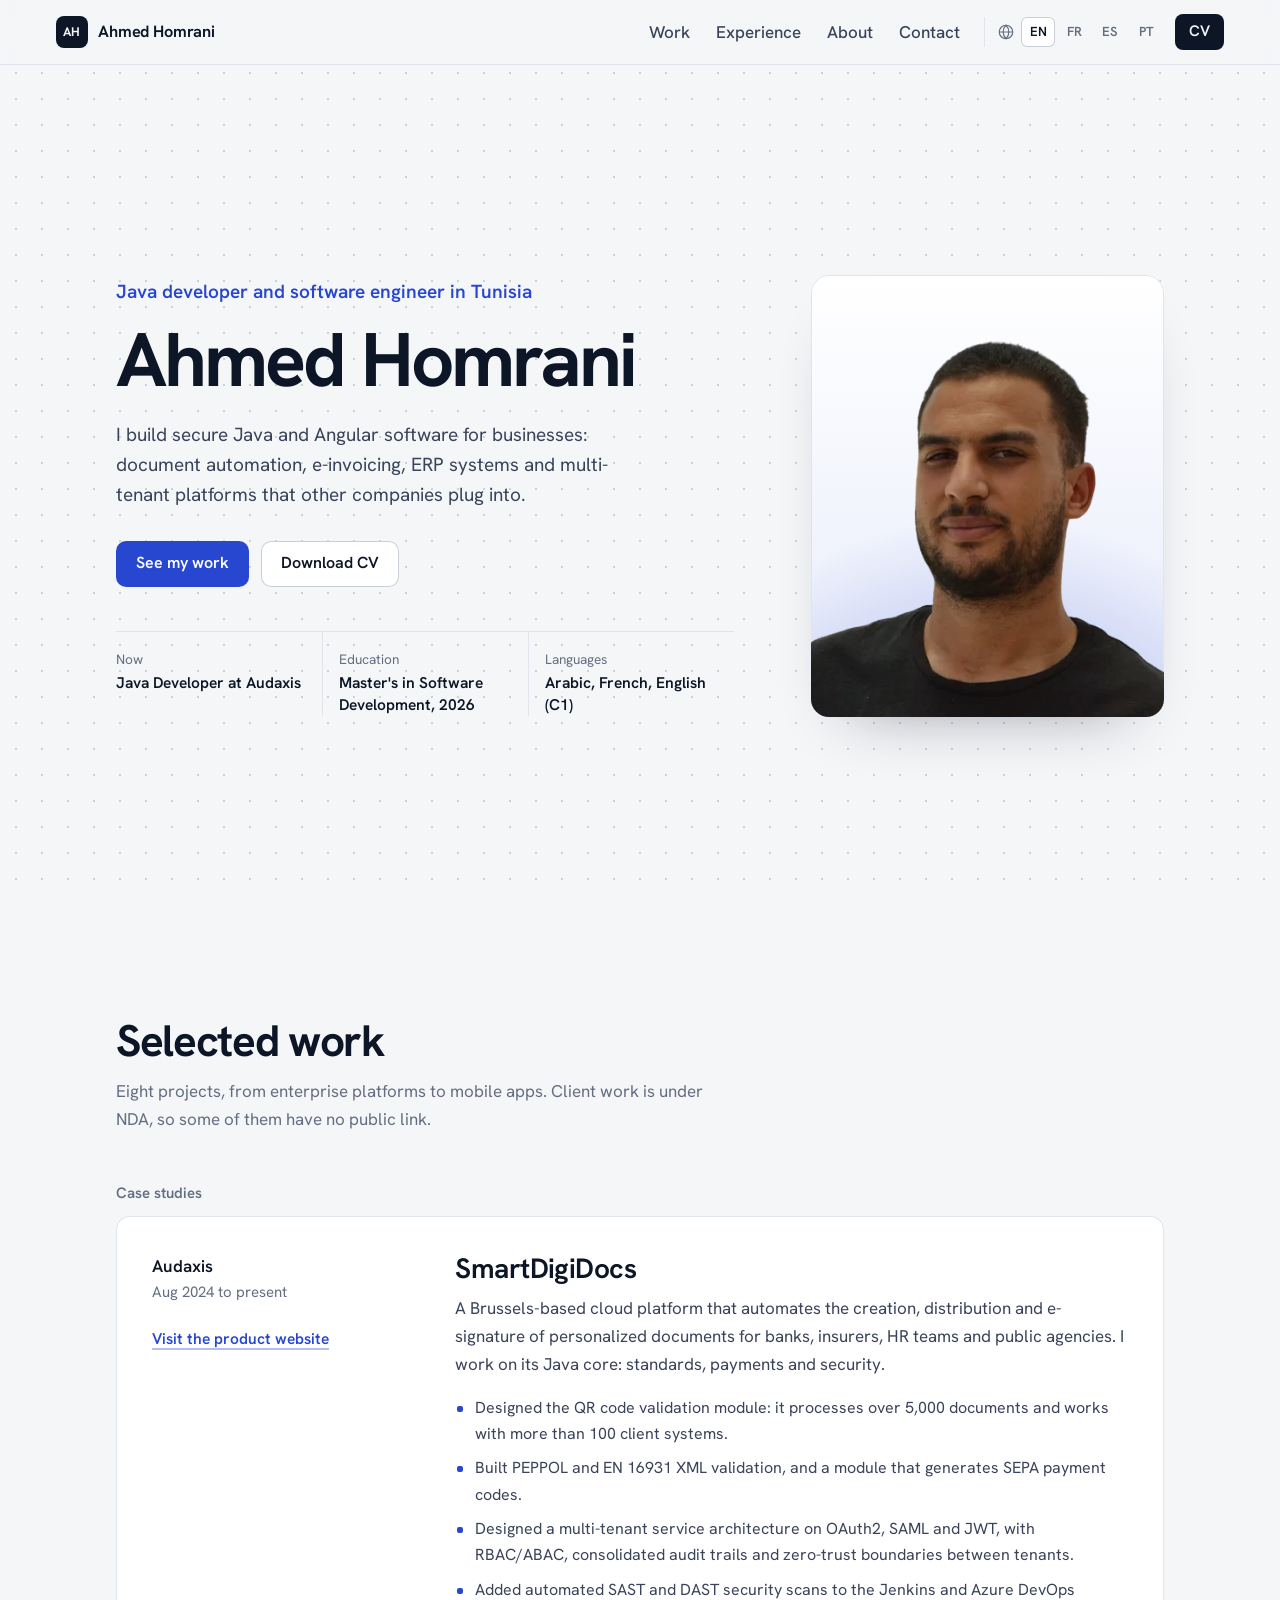
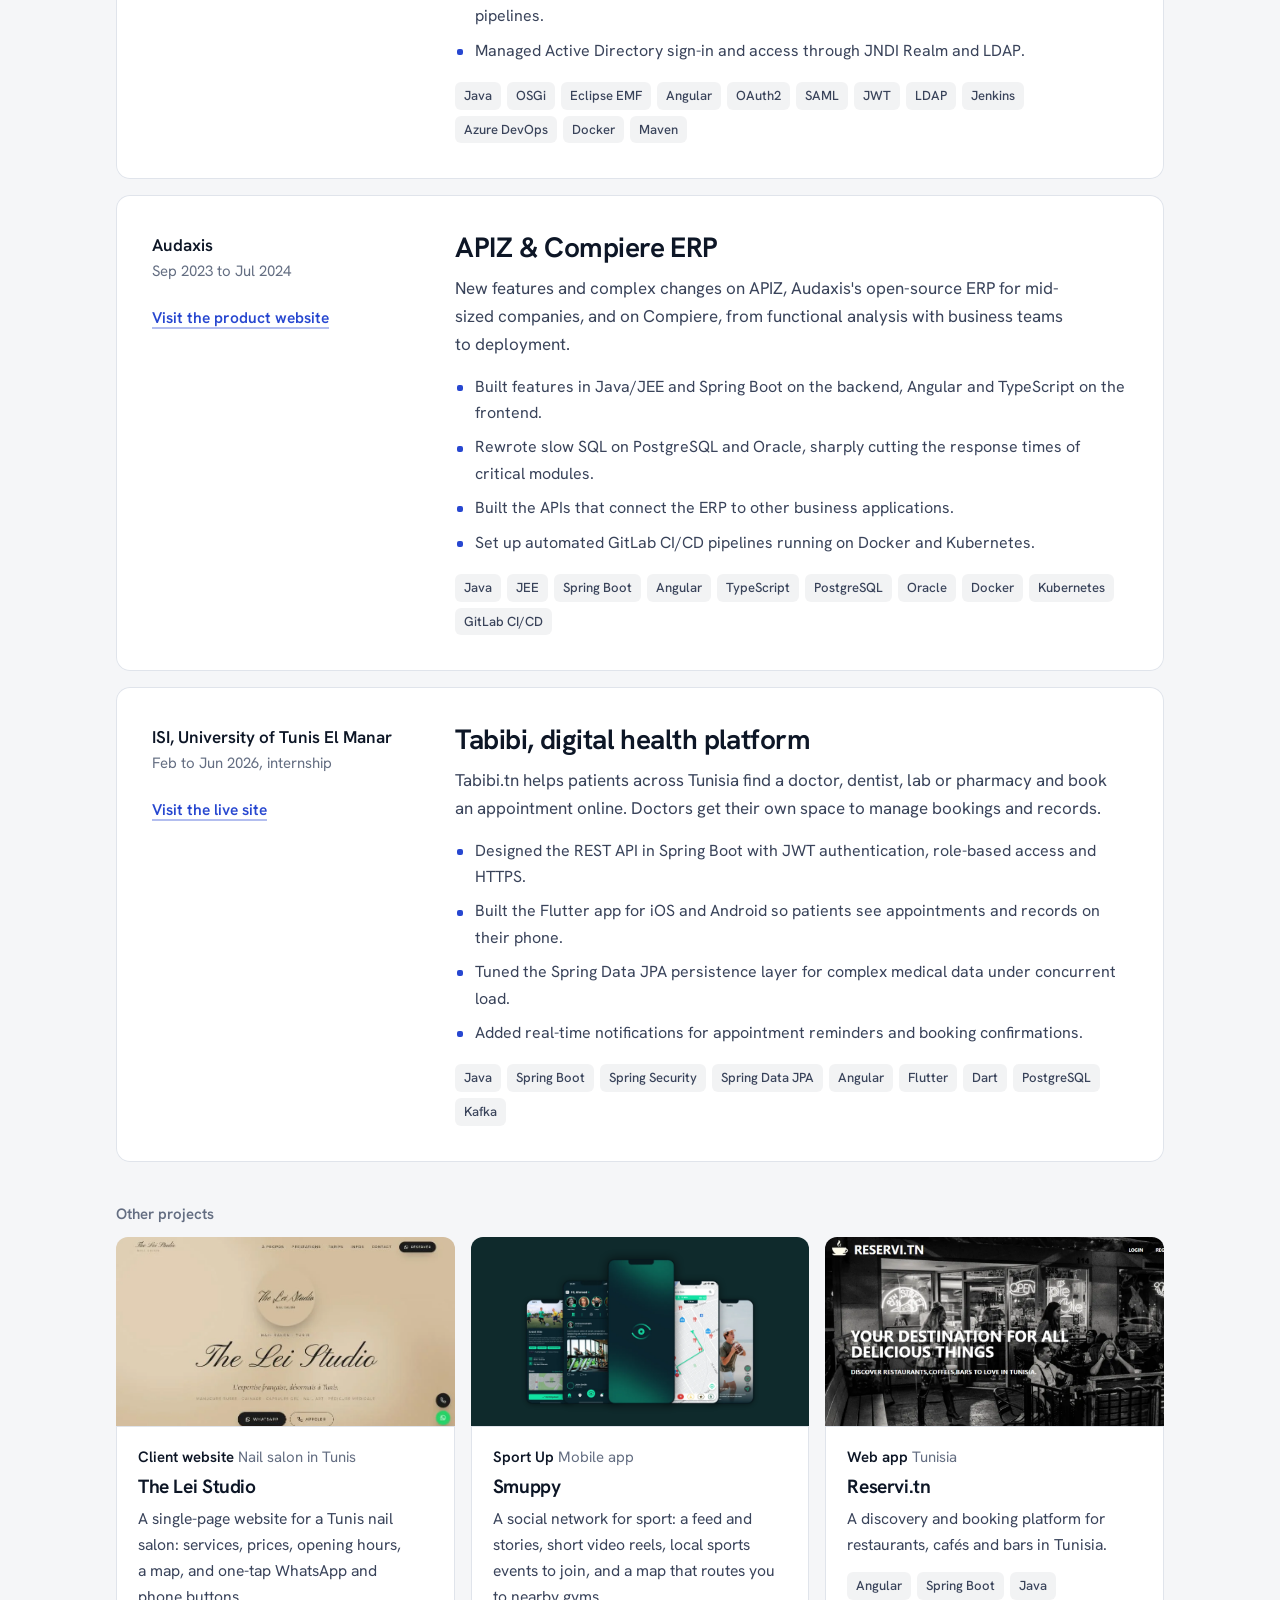
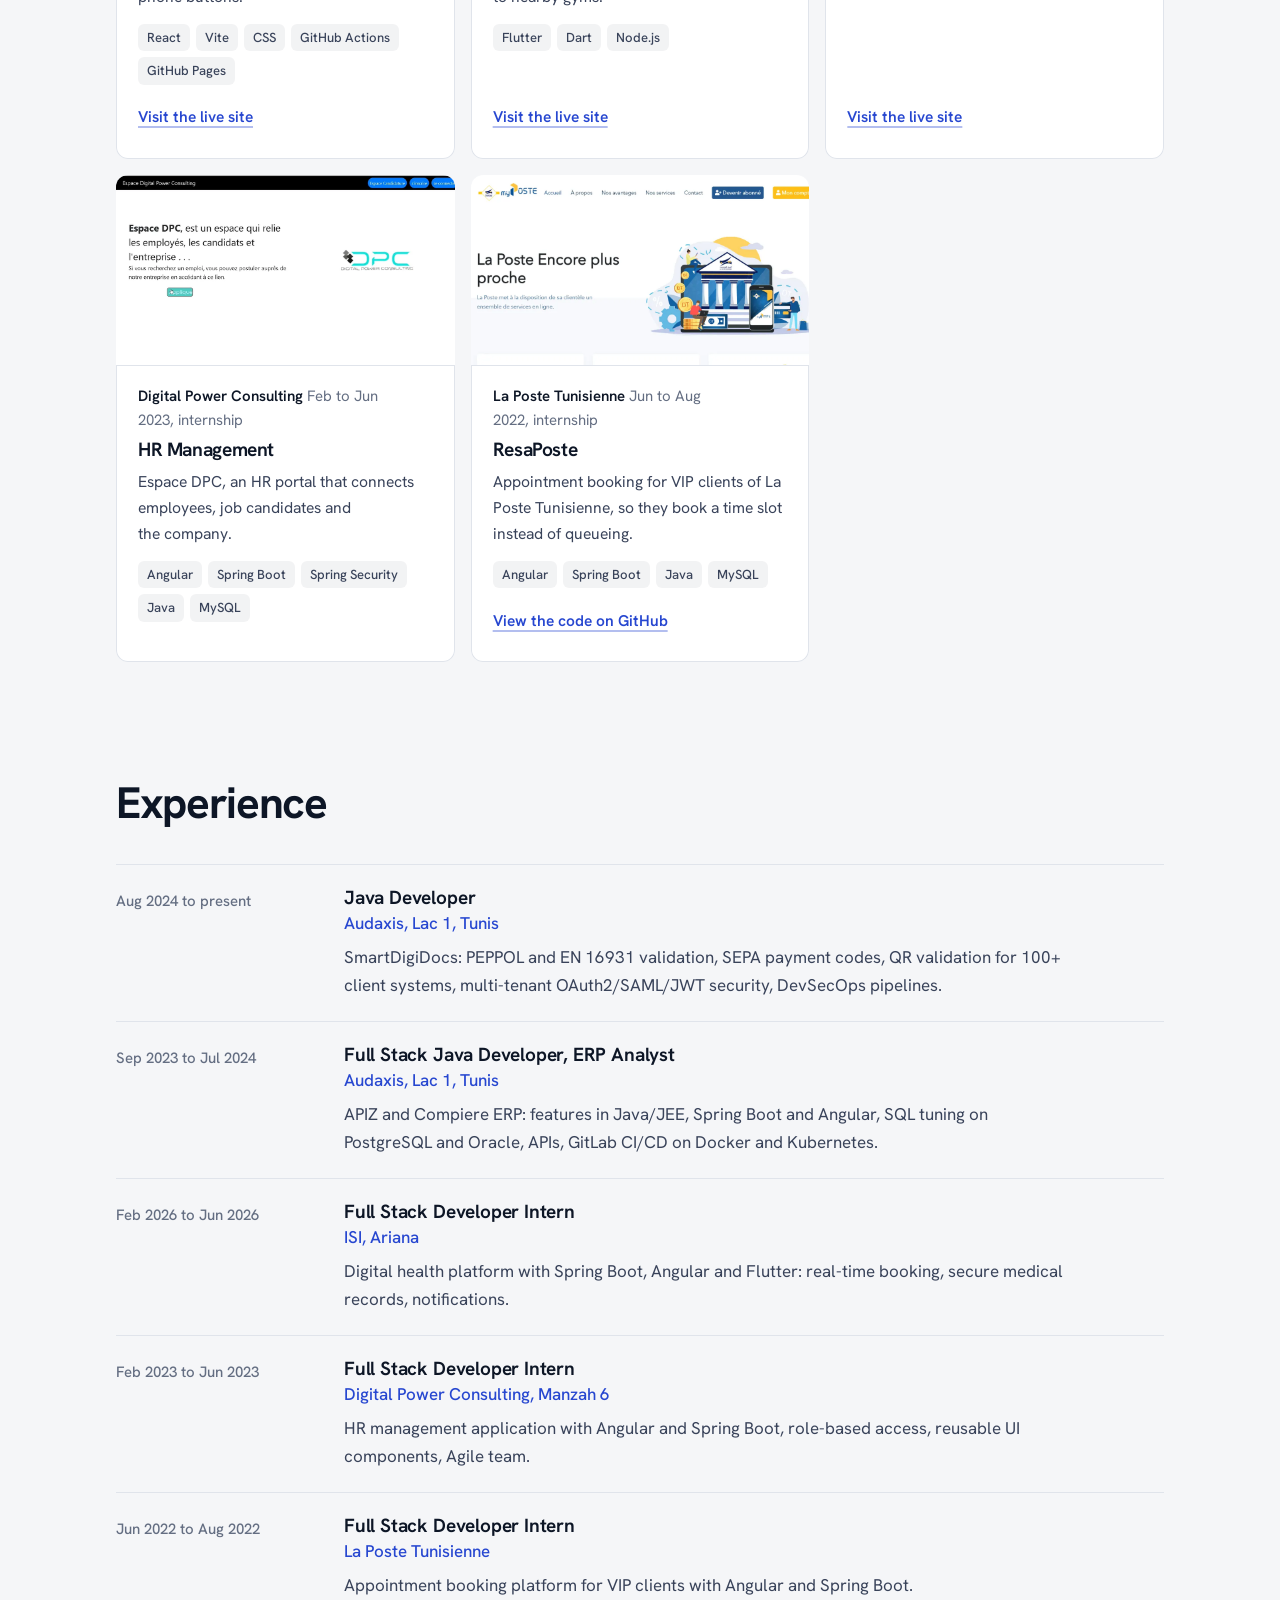
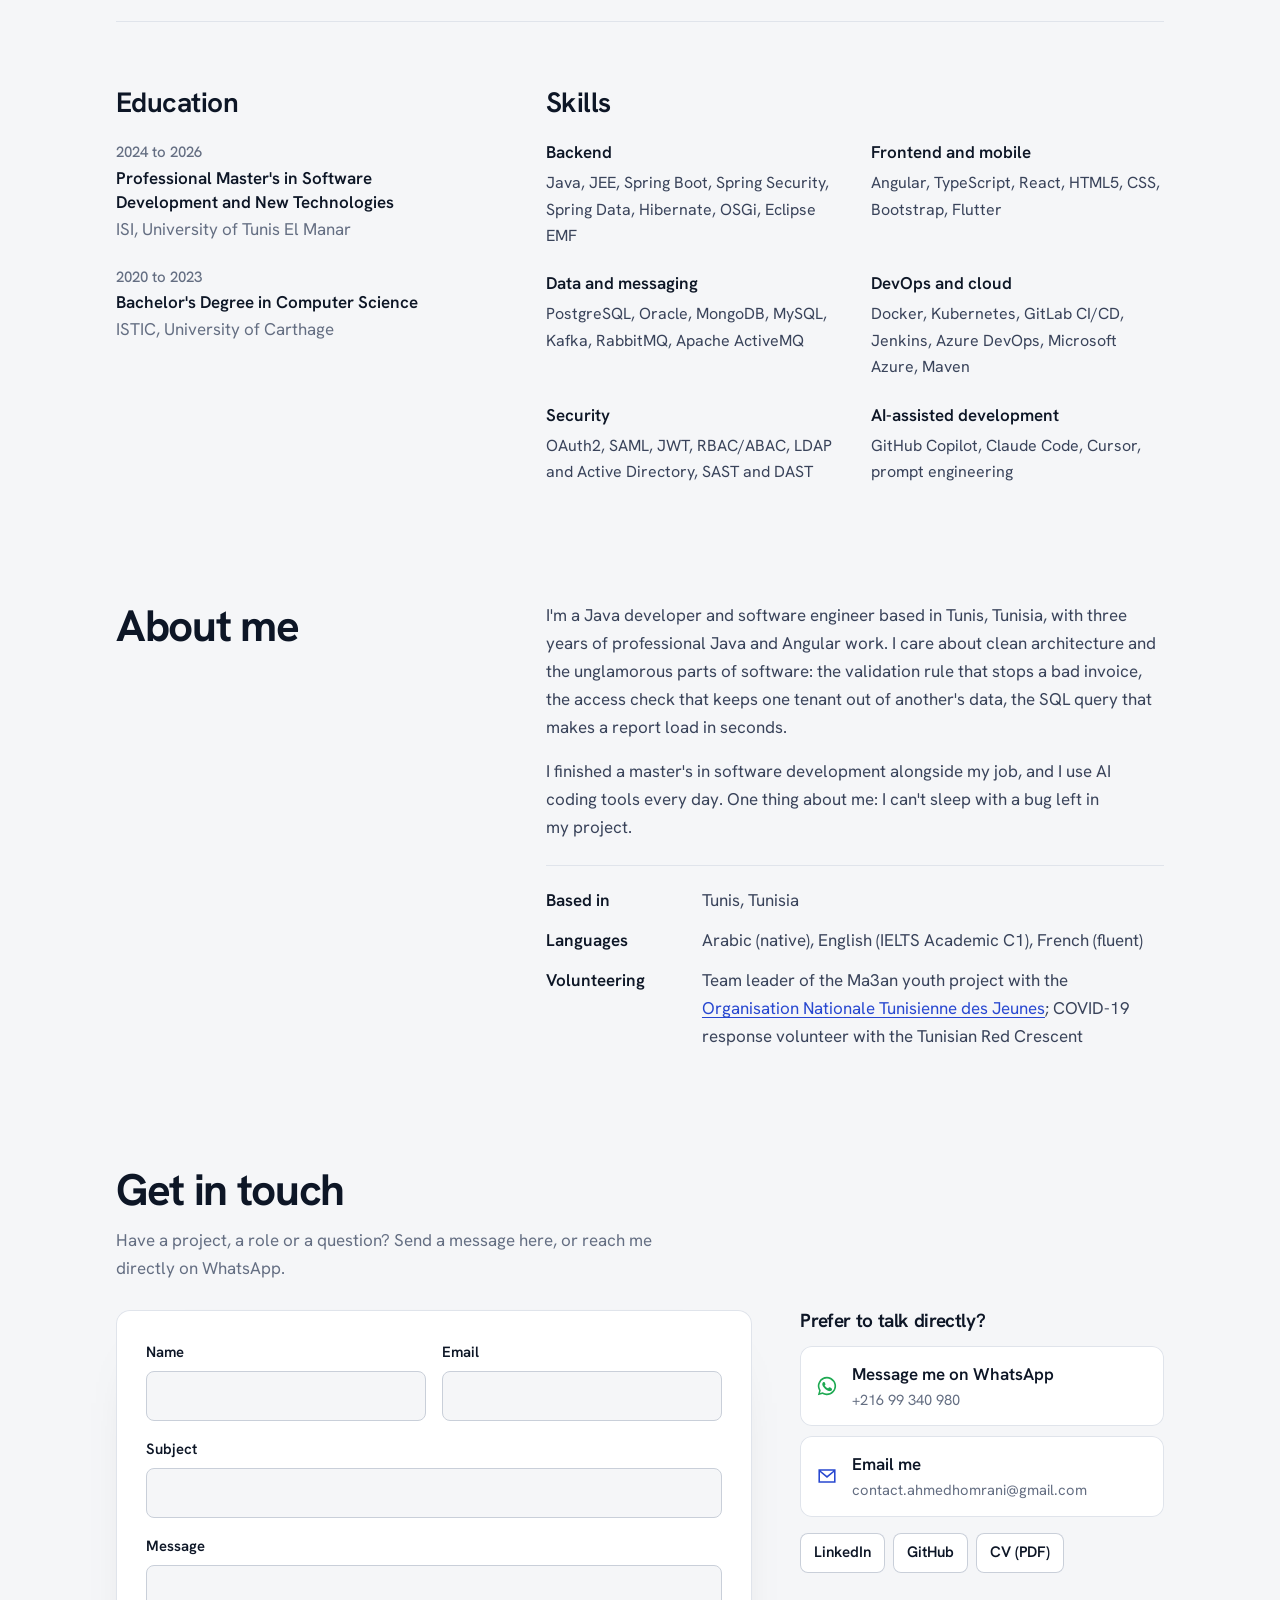
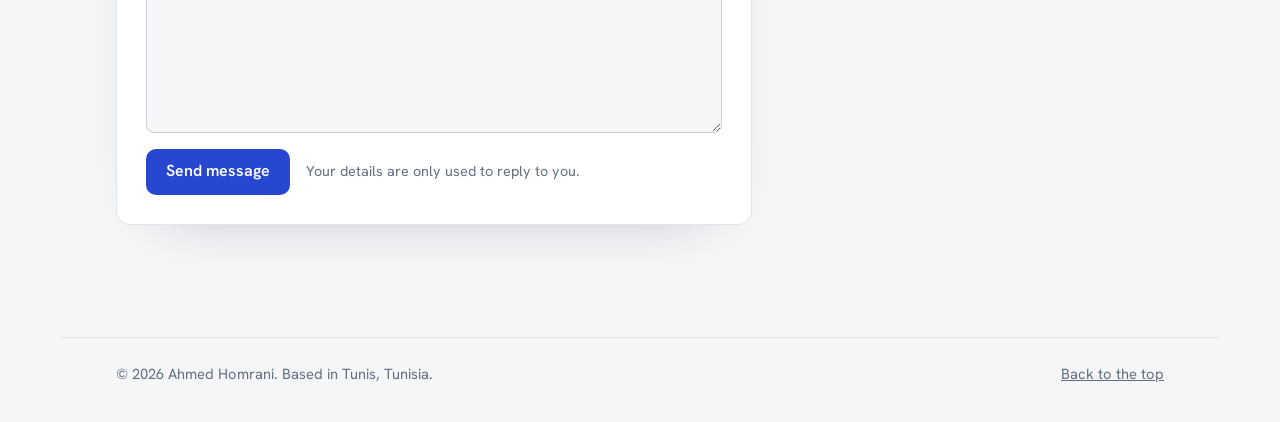
==== commit 0a395754: "feat: project thumbnails on other-project cards Adds screenshots for The Lei Studio (new), Smuppy, R" ====
--- a/index.html
+++ b/index.html
@@ -86,7 +86,7 @@
       "mainEntity": {
         "@id": "https://ahmedhomrani.tn/#person"
       },
-      "dateModified": "2026-10-08"
+      "dateModified": "2026-10-08T22:52:46+01:00"
     },
     {
       "@type": "Person",
@@ -487,6 +487,9 @@
       <div class="others">
 
         <article class="other" id="lei" aria-labelledby="lei-title">
+          <figure class="thumb">
+            <img src="/assets/img/lei-studio.webp" width="799" height="455" loading="lazy" decoding="async" alt="The Lei Studio home page: logo, salon name and WhatsApp booking buttons">
+          </figure>
           <p class="where">Client website<span class="when"> Nail salon in Tunis</span></p>
           <h4 id="lei-title">The Lei Studio</h4>
           <p class="summary">A single-page website for a Tunis nail salon: services, prices, opening hours, a map, and one-tap WhatsApp and phone buttons.</p>
@@ -497,6 +500,9 @@
         </article>
 
         <article class="other" id="smuppy" aria-labelledby="smuppy-title">
+          <figure class="thumb">
+            <img src="/assets/img/smuppy.webp" width="1200" height="848" loading="lazy" decoding="async" alt="Five Smuppy app screens: an event page, the social feed with stories, the splash screen, a map route to a gym, and a video reel">
+          </figure>
           <p class="where">Sport Up<span class="when"> Mobile app</span></p>
           <h4 id="smuppy-title">Smuppy</h4>
           <p class="summary">A social network for sport: a feed and stories, short video reels, local sports events to join, and a map that routes you to nearby gyms.</p>
@@ -507,6 +513,9 @@
         </article>
 
         <article class="other" id="reservi" aria-labelledby="reservi-title">
+          <figure class="thumb">
+            <img src="/assets/img/reservi.webp" width="1200" height="538" loading="lazy" decoding="async" alt="Reservi.tn home page: discover restaurants, cafés and bars in Tunisia">
+          </figure>
           <p class="where">Web app<span class="when"> Tunisia</span></p>
           <h4 id="reservi-title">Reservi.tn</h4>
           <p class="summary">A discovery and booking platform for restaurants, cafés and bars in Tunisia.</p>
@@ -517,6 +526,9 @@
         </article>
 
         <article class="other" id="hr" aria-labelledby="hr-title">
+          <figure class="thumb">
+            <img src="/assets/img/hr-management.webp" width="1200" height="603" loading="lazy" decoding="async" alt="Espace DPC home page, the HR portal of Digital Power Consulting">
+          </figure>
           <p class="where">Digital Power Consulting<span class="when"> Feb to Jun 2023, internship</span></p>
           <h4 id="hr-title">HR Management</h4>
           <p class="summary">Espace DPC, an HR portal that connects employees, job candidates and the company.</p>
@@ -526,6 +538,9 @@
         </article>
 
         <article class="other" id="resaposte" aria-labelledby="resaposte-title">
+          <figure class="thumb">
+            <img src="/assets/img/resaposte.webp" width="1200" height="572" loading="lazy" decoding="async" alt="ResaPoste home page, branded myPoste, for La Poste Tunisienne clients">
+          </figure>
           <p class="where">La Poste Tunisienne<span class="when"> Jun to Aug 2022, internship</span></p>
           <h4 id="resaposte-title">ResaPoste</h4>
           <p class="summary">Appointment booking for VIP clients of La Poste Tunisienne, so they book a time slot instead of queueing.</p>
--- a/assets/css/main.css
+++ b/assets/css/main.css
@@ -277,6 +277,15 @@
   display: flex; flex-direction: column; padding: 22px; border-radius: 12px;
   background: var(--surface); box-shadow: inset 0 0 0 1px var(--line);
 }
+.other { overflow: hidden; }
+.thumb {
+  margin: -22px -22px 18px; aspect-ratio: 16 / 9; overflow: hidden;
+  background: var(--bg); border-bottom: 1px solid var(--line);
+}
+.thumb img { width: 100%; height: 100%; object-fit: cover; object-position: top center; transition: transform .4s ease; }
+.other:hover .thumb img { transform: scale(1.03); }
+#smuppy .thumb img { object-fit: contain; padding: 10px; background: #0f2a2c; }
+#reservi .thumb img { object-position: left top; }
 .other .where { font-size: var(--t-sm); margin-bottom: 6px; }
 .other .where .when { font-weight: 400; }
 .other h4 { font-size: 1.2rem; margin-bottom: 8px; }
